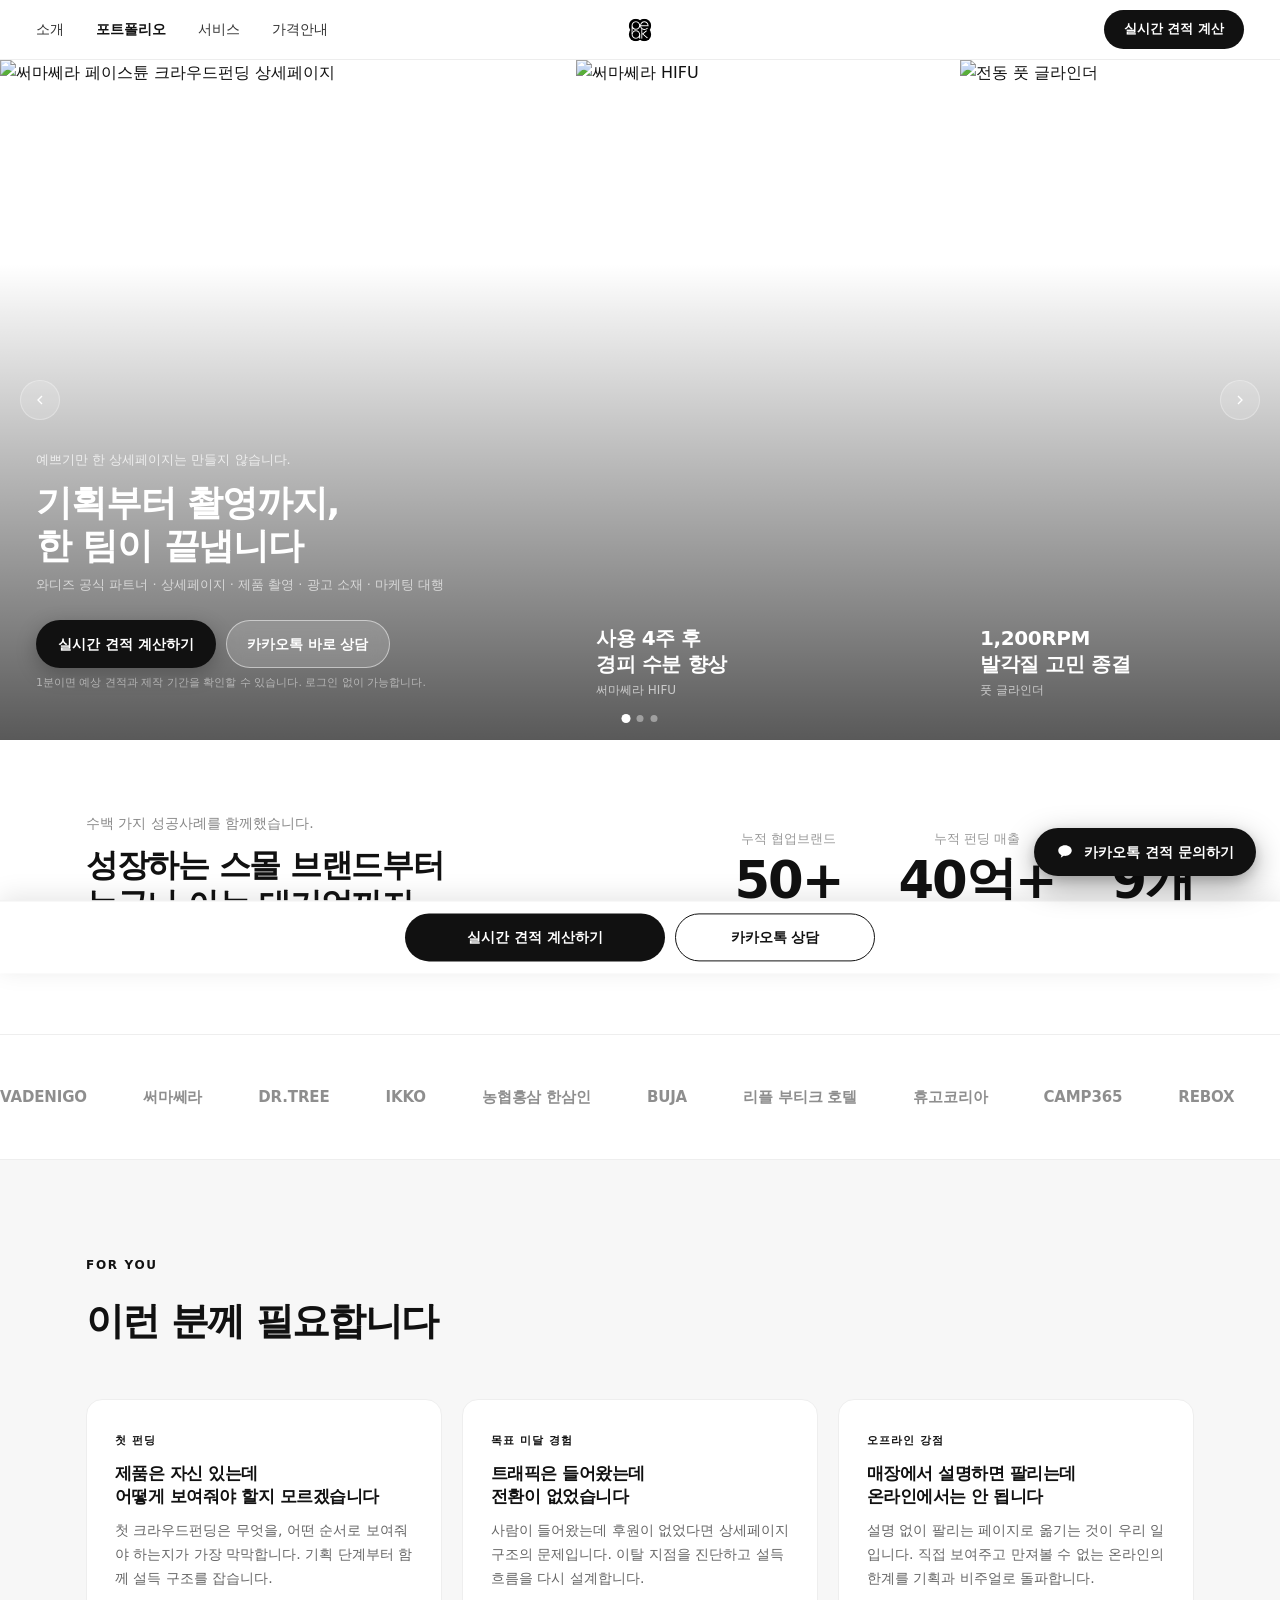
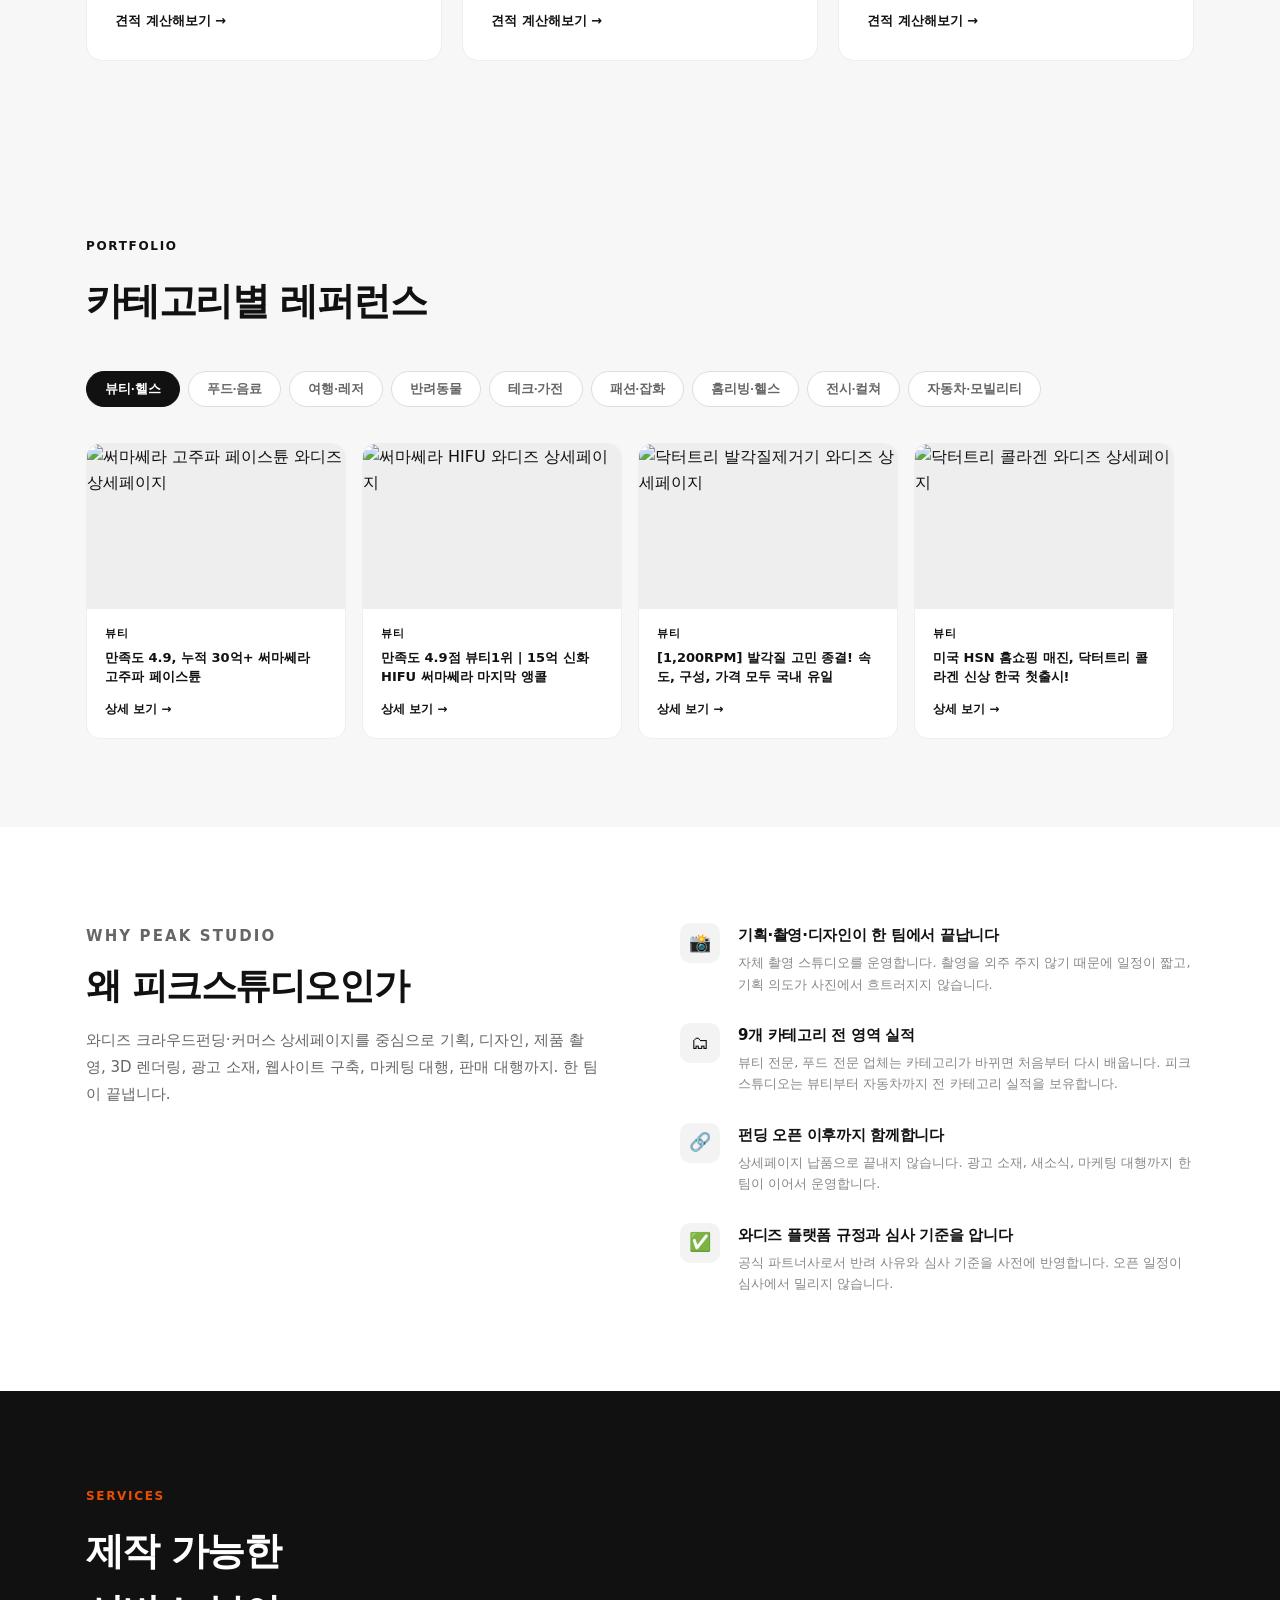
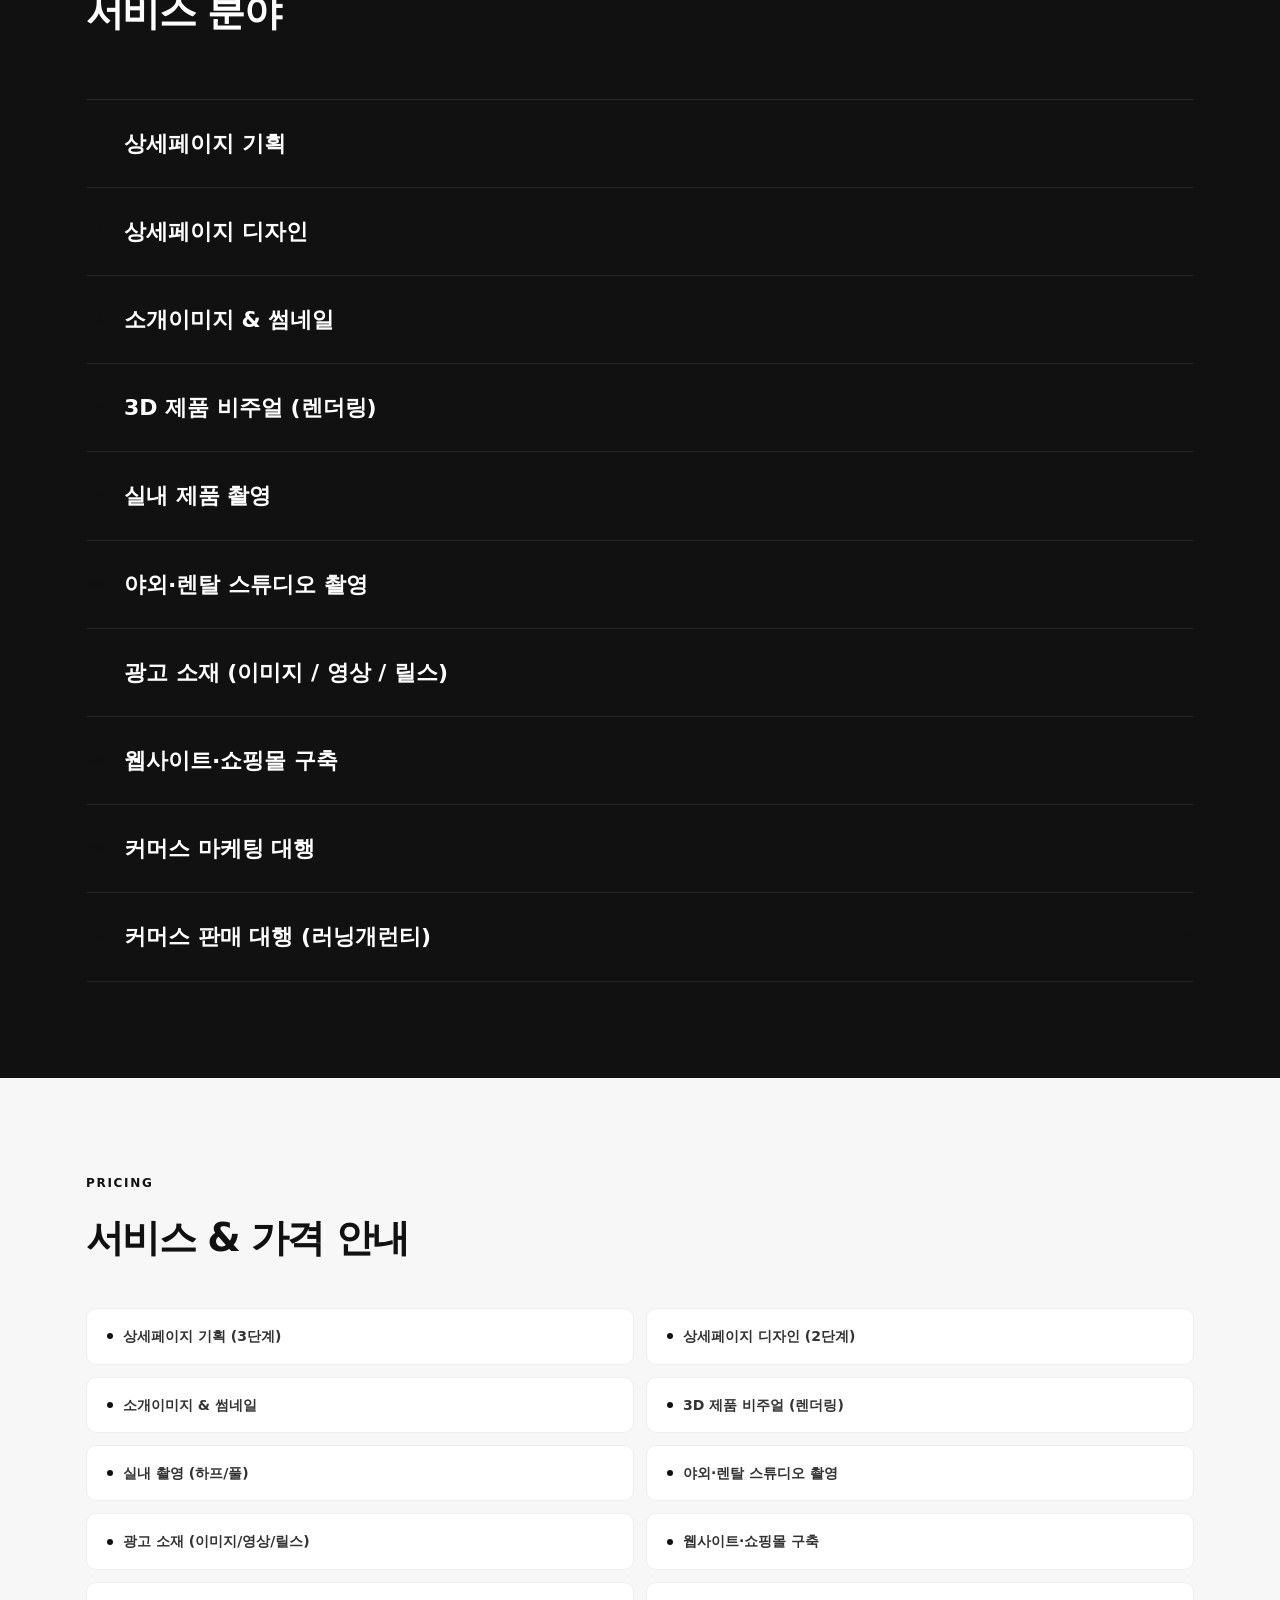
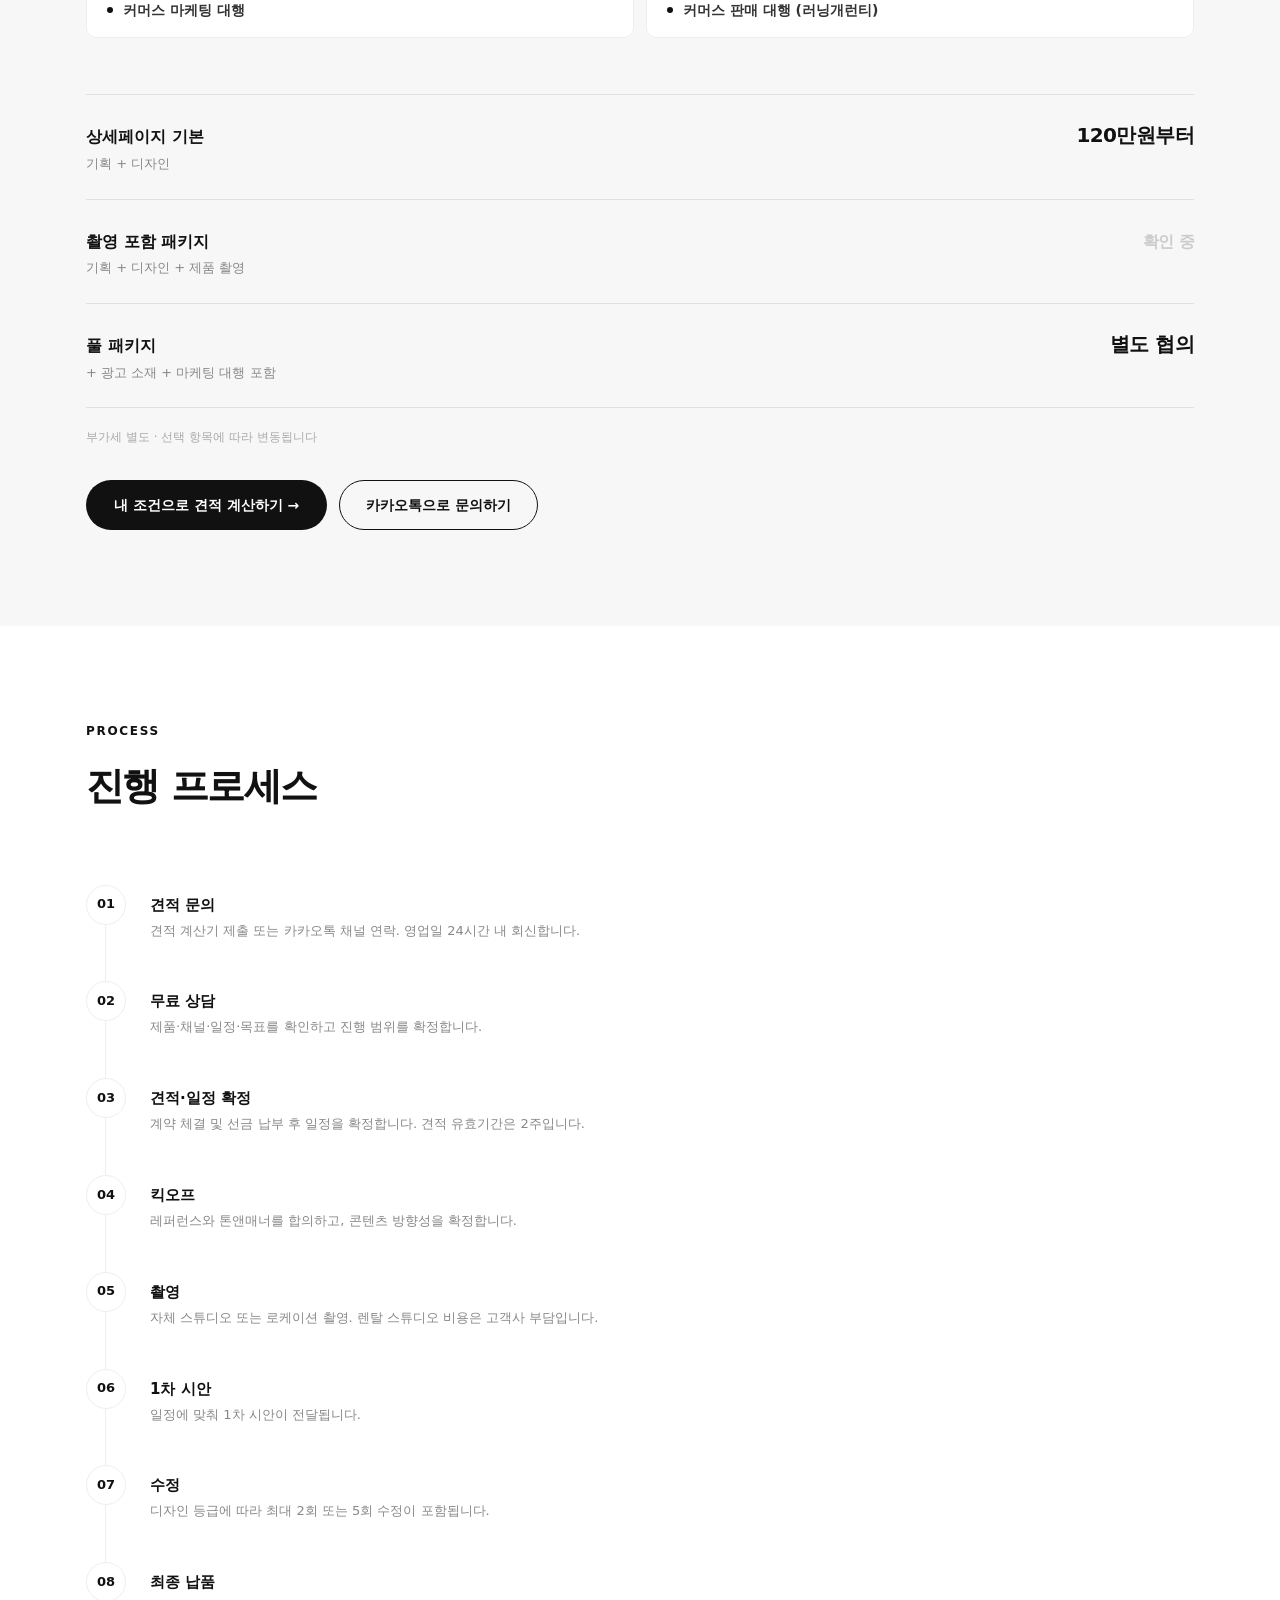
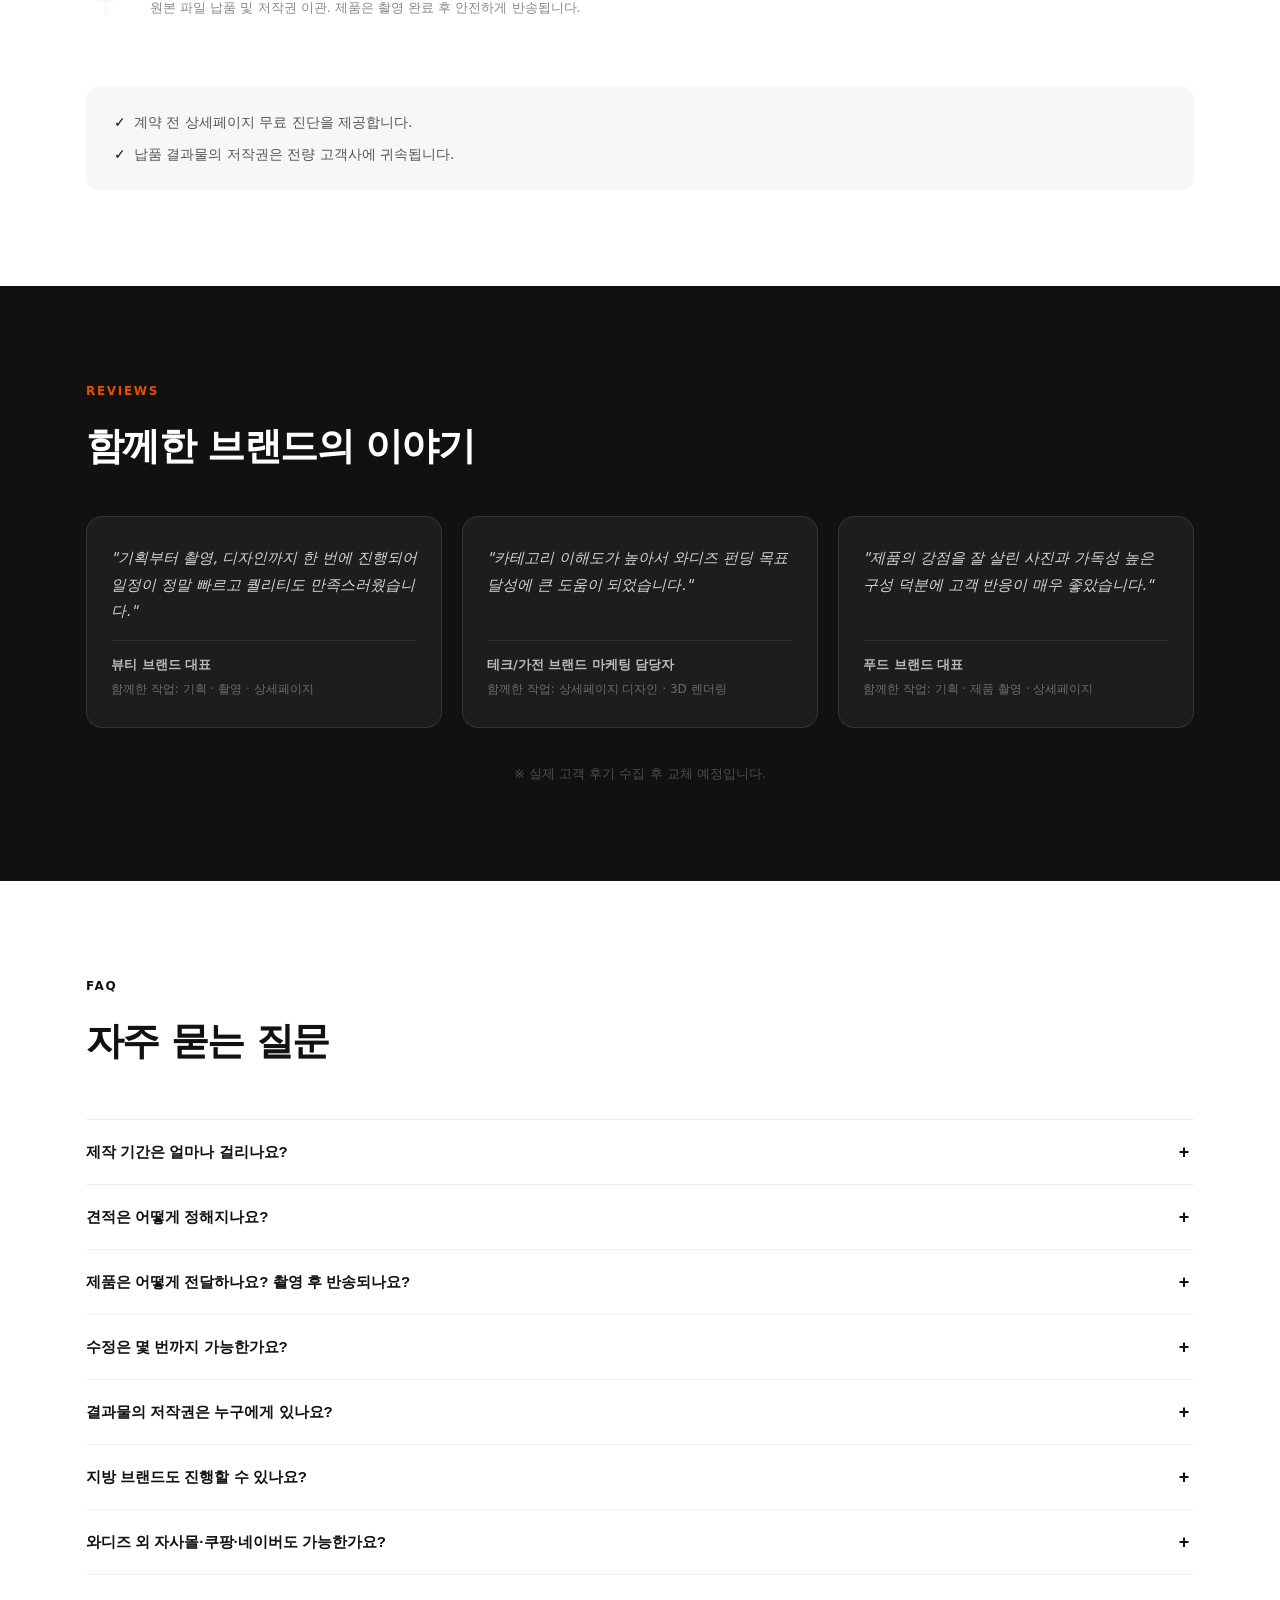
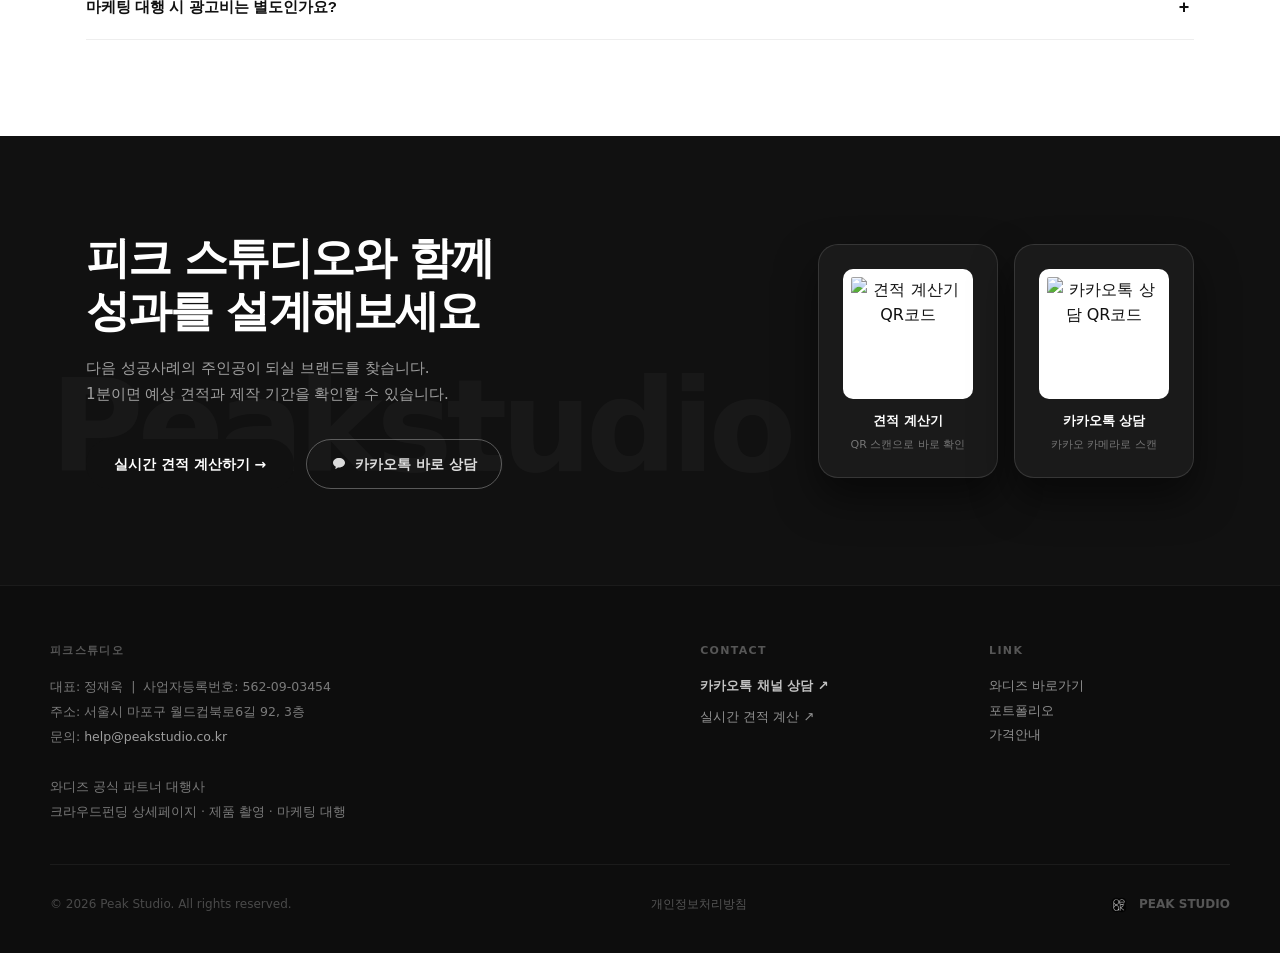
==== 피크소개.html @ 76d78961 "Remove placeholder '확인필요' text from index.html and 피크소개.html" ====
<!DOCTYPE html>
<html lang="ko">
<head>
  <meta charset="UTF-8" />
  <meta name="viewport" content="width=device-width, initial-scale=1.0" />
  <title>피크 스튜디오 | 기획부터 촬영까지, 한 팀이 끝냅니다 — 와디즈 공식 파트너</title>
  <meta name="description" content="피크 스튜디오는 와디즈 공식 파트너 대행사로 상세페이지 기획·디자인·제품 촬영·3D 렌더링·광고 소재·마케팅 대행을 원스톱으로 제공합니다. 1분 내 실시간 견적 확인 가능." />
  <meta property="og:title" content="피크 스튜디오 | 기획부터 촬영까지, 한 팀이 끝냅니다" />
  <meta property="og:description" content="와디즈 공식 파트너 · 상세페이지 · 제품 촬영 · 광고 소재 · 마케팅 대행" />
  <meta property="og:type" content="website" />
  <meta property="og:url" content="https://peakstudio.co.kr" />
  <link rel="icon" type="image/svg+xml" href="peak_logo.svg" />
  <link rel="icon" type="image/png" sizes="32x32" href="favicon-32x32.png" />
  <link rel="icon" type="image/x-icon" href="favicon.ico" />
  <link rel="apple-touch-icon" sizes="180x180" href="apple-touch-icon.png" />
  <link rel="stylesheet" as="style" crossorigin href="https://cdn.jsdelivr.net/gh/orioncactus/pretendard@v1.3.9/dist/web/static/pretendard.min.css" />

  <!-- JSON-LD 구조화 데이터 -->
  <script type="application/ld+json">
  {
    "@context": "https://schema.org",
    "@graph": [
      {
        "@type": "Organization",
        "name": "피크스튜디오",
        "url": "https://peakstudio.co.kr",
        "logo": "https://peakstudio.co.kr/peak_logo.svg",
        "description": "와디즈 공식 파트너 대행사. 크라우드펀딩 상세페이지, 제품 촬영, 광고 소재, 마케팅 대행.",
        "address": {
          "@type": "PostalAddress",
          "streetAddress": "월드컵북로6길 92, 3층",
          "addressLocality": "마포구",
          "addressRegion": "서울",
          "addressCountry": "KR"
        },
        "contactPoint": {
          "@type": "ContactPoint",
          "email": "help@peakstudio.co.kr",
          "contactType": "customer service"
        },
        "sameAs": ["http://pf.kakao.com/_ZrTbX"]
      },
      {
        "@type": "Service",
        "name": "크라우드펀딩 상세페이지 제작",
        "provider": { "@type": "Organization", "name": "피크스튜디오" },
        "description": "와디즈 크라우드펀딩 상세페이지 기획·디자인·제품 촬영·3D 렌더링·광고 소재·마케팅 대행",
        "areaServed": "KR"
      }
    ]
  }
  </script>

  <style>
    /* ── BRAND COLOR SYSTEM ──────────────────────────────── */
    :root {
      --brand-primary: #111111;
      --brand-hover: #333333;
      --brand-shadow: rgba(0, 0, 0, 0.35);
    }

    /* ── RESET & BASE ──────────────────────────────────── */
    *, *::before, *::after { box-sizing: border-box; margin: 0; padding: 0; }
    html { scroll-behavior: smooth; font-size: 16px; }
    body {
      font-family: "Pretendard Variable", Pretendard, -apple-system, BlinkMacSystemFont, system-ui, Roboto, "Helvetica Neue", "Segoe UI", "Apple SD Gothic Neo", "Noto Sans KR", "Malgun Gothic", sans-serif;
      background: #fff;
      color: #111;
      line-height: 1.6;
      overflow-x: hidden;
    }
    a { text-decoration: none; color: inherit; }
    img { display: block; max-width: 100%; }

    @media (prefers-reduced-motion: reduce) {
      *, *::before, *::after {
        animation-duration: 0.01ms !important;
        transition-duration: 0.01ms !important;
      }
      html { scroll-behavior: auto; }
    }

    /* ── HEADER ────────────────────────────────────────── */
    #site-header {
      position: fixed;
      top: 0; left: 0; right: 0;
      z-index: 999;
      height: 60px;
      background: #fff;
      border-bottom: 1px solid rgba(0,0,0,0.07);
      display: flex;
      align-items: center;
      justify-content: space-between;
      padding: 0 36px;
      transition: box-shadow .3s;
    }
    #site-header.shadow { box-shadow: 0 2px 16px rgba(0,0,0,0.08); }

    .h-logo {
      position: absolute;
      left: 50%;
      transform: translateX(-50%);
      display: flex;
      align-items: center;
      justify-content: center;
    }
    .h-logo img { width: 36px; height: 36px; object-fit: contain; }

    .h-nav {
      display: flex;
      align-items: center;
      gap: 32px;
    }
    .h-nav a {
      font-size: 14px;
      font-weight: 500;
      color: #333;
      transition: color .2s;
    }
    .h-nav a:hover, .h-nav a.active { color: #111; font-weight: 600; }

    .h-cta {
      margin-left: auto;
      background: var(--brand-primary);
      color: #fff;
      font-size: 13px;
      font-weight: 700;
      padding: 9px 20px;
      border-radius: 100px;
      display: flex;
      align-items: center;
      gap: 6px;
      white-space: nowrap;
      transition: background .2s, transform .2s;
    }
    .h-cta:hover { background: var(--brand-hover); transform: translateY(-1px); }
    .h-cta svg { width: 14px; height: 14px; fill: #fff; flex-shrink: 0; }

    /* ── FLOATING KAKAO CTA ───────────────────────────── */
    .floating-kakao-cta {
      position: fixed;
      bottom: 24px;
      right: 24px;
      z-index: 9998;
      display: flex;
      align-items: center;
      gap: 10px;
      background: var(--brand-primary);
      color: #fff;
      font-size: 14px;
      font-weight: 700;
      padding: 13px 22px;
      border-radius: 100px;
      box-shadow: 0 10px 30px var(--brand-shadow), 0 4px 12px rgba(0,0,0,0.15);
      transition: all .3s cubic-bezier(.4,0,.2,1);
      text-decoration: none;
    }
    .floating-kakao-cta:hover {
      background: var(--brand-hover);
      transform: translateY(-4px) scale(1.03);
      box-shadow: 0 14px 36px var(--brand-shadow), 0 6px 16px rgba(0,0,0,0.2);
    }
    .floating-kakao-cta svg { width: 18px; height: 18px; fill: currentColor; flex-shrink: 0; }

    /* ── STICKY BOTTOM CTA BAR ────────────────────────── */
    #sticky-cta-bar {
      position: fixed;
      bottom: 0; left: 0; right: 0;
      z-index: 9997;
      background: #fff;
      border-top: 1px solid #eee;
      box-shadow: 0 -4px 24px rgba(0,0,0,0.1);
      padding: 12px 20px;
      display: flex;
      gap: 10px;
      align-items: center;
      justify-content: center;
      transform: translateY(100%);
      transition: transform .4s cubic-bezier(.4,0,.2,1);
    }
    #sticky-cta-bar.visible { transform: translateY(0); }
    .sticky-btn-primary {
      flex: 1;
      max-width: 260px;
      background: var(--brand-primary);
      color: #fff;
      font-size: 14px;
      font-weight: 700;
      padding: 13px 20px;
      border-radius: 100px;
      text-align: center;
      white-space: nowrap;
      transition: background .2s;
      display: flex;
      align-items: center;
      justify-content: center;
      gap: 6px;
    }
    .sticky-btn-primary:hover { background: var(--brand-hover); }
    .sticky-btn-secondary {
      flex: 1;
      max-width: 200px;
      background: transparent;
      border: 1.5px solid var(--brand-primary);
      color: var(--brand-primary);
      font-size: 14px;
      font-weight: 700;
      padding: 12px 18px;
      border-radius: 100px;
      text-align: center;
      white-space: nowrap;
      transition: background .2s, color .2s;
      display: flex;
      align-items: center;
      justify-content: center;
      gap: 6px;
    }
    .sticky-btn-secondary:hover { background: var(--brand-primary); color: #fff; }

    /* ── HERO SLIDER ───────────────────────────────────── */
    #hero {
      margin-top: 60px;
      width: 100%;
      height: calc(100vh - 60px);
      min-height: 420px;
      max-height: 680px;
      position: relative;
      overflow: hidden;
    }
    .hero-slides {
      position: absolute;
      inset: 0;
      display: flex;
      transition: transform .7s cubic-bezier(.4,0,.2,1);
    }
    .hero-slide {
      min-width: 100%;
      height: 100%;
      position: relative;
      overflow: hidden;
    }
    .slide-panels {
      display: grid;
      grid-template-columns: 45% 30% 25%;
      height: 100%;
      width: 100%;
    }
    .panel { position: relative; overflow: hidden; }
    .panel-img {
      width: 100%; height: 100%;
      object-fit: cover;
      transition: transform 8s ease;
    }
    .hero-slide:hover .panel-img { transform: scale(1.04); }
    .panel-overlay {
      position: absolute;
      inset: 0;
      background: linear-gradient(180deg, rgba(0,0,0,0) 30%, rgba(0,0,0,0.65) 100%);
      pointer-events: none;
    }
    .panel-main-text {
      position: absolute;
      bottom: 48px;
      left: 36px;
      right: 16px;
      z-index: 2;
      color: #fff;
    }
    .panel-eyebrow {
      font-size: 13px;
      font-weight: 500;
      color: rgba(255,255,255,.75);
      margin-bottom: 10px;
    }
    .panel-headline {
      font-size: clamp(22px, 2.8vw, 38px);
      font-weight: 900;
      line-height: 1.2;
      letter-spacing: -0.03em;
      margin-bottom: 8px;
    }
    .panel-sub {
      font-size: 13px;
      color: rgba(255,255,255,.65);
      margin-bottom: 24px;
      font-weight: 400;
    }

    /* Hero CTA */
    .hero-cta-group {
      display: flex;
      flex-wrap: wrap;
      gap: 10px;
      align-items: center;
    }
    .hero-btn-primary {
      display: inline-flex;
      align-items: center;
      gap: 7px;
      background: var(--brand-primary);
      color: #fff;
      font-size: 14px;
      font-weight: 700;
      padding: 13px 22px;
      border-radius: 100px;
      white-space: nowrap;
      transition: background .2s, transform .2s;
      box-shadow: 0 6px 20px rgba(0,0,0,0.25);
    }
    .hero-btn-primary:hover { background: var(--brand-hover); transform: translateY(-2px); }
    .hero-btn-secondary {
      display: inline-flex;
      align-items: center;
      gap: 7px;
      background: rgba(255,255,255,0.15);
      backdrop-filter: blur(8px);
      color: #fff;
      font-size: 14px;
      font-weight: 600;
      padding: 12px 20px;
      border-radius: 100px;
      border: 1.5px solid rgba(255,255,255,0.5);
      white-space: nowrap;
      transition: background .2s, border-color .2s;
    }
    .hero-btn-secondary:hover { background: rgba(255,255,255,0.25); border-color: #fff; }
    .hero-cta-note {
      width: 100%;
      font-size: 11px;
      color: rgba(255,255,255,.5);
      margin-top: 6px;
    }
    .panel-side-text {
      position: absolute;
      bottom: 40px;
      left: 20px;
      right: 12px;
      z-index: 2;
      color: #fff;
    }
    .panel-side-label {
      font-size: clamp(14px, 1.8vw, 20px);
      font-weight: 800;
      line-height: 1.3;
      letter-spacing: -0.02em;
    }
    .panel-side-sub { font-size: 12px; color: rgba(255,255,255,.65); margin-top: 4px; }
    .hero-dots {
      position: absolute;
      bottom: 18px;
      left: 50%;
      transform: translateX(-50%);
      display: flex;
      gap: 7px;
      z-index: 10;
    }
    .dot { width: 7px; height: 7px; border-radius: 50%; background: rgba(255,255,255,.4); cursor: pointer; transition: background .2s, transform .2s; }
    .dot.active { background: #fff; transform: scale(1.3); }
    .hero-arrow {
      position: absolute;
      top: 50%;
      transform: translateY(-50%);
      z-index: 10;
      width: 40px; height: 40px;
      background: rgba(255,255,255,.15);
      border: 1px solid rgba(255,255,255,.3);
      border-radius: 50%;
      display: flex; align-items: center; justify-content: center;
      cursor: pointer;
      transition: background .2s;
    }
    .hero-arrow:hover { background: rgba(255,255,255,.3); }
    .hero-arrow svg { width: 16px; height: 16px; stroke: #fff; fill: none; stroke-width: 2; }
    .hero-arrow.prev { left: 20px; }
    .hero-arrow.next { right: 20px; }

    /* ── STATS SECTION ─────────────────────────────────── */
    #stats {
      padding: 72px 0;
      border-bottom: 1px solid #eee;
    }
    .stats-inner {
      max-width: 1180px;
      margin: 0 auto;
      padding: 0 36px;
      display: flex;
      align-items: center;
      gap: 60px;
    }
    .stats-left { flex: 1; }
    .stats-left .sub { font-size: 14px; color: #888; margin-bottom: 12px; }
    .stats-left h2 {
      font-size: clamp(22px, 2.5vw, 34px);
      font-weight: 900;
      letter-spacing: -0.04em;
      line-height: 1.2;
      color: #111;
    }
    .stats-right {
      display: flex;
      align-items: center;
      gap: 56px;
      flex-shrink: 0;
    }
    .stat-item { text-align: center; }
    .stat-label { font-size: 13px; color: #999; margin-bottom: 6px; white-space: nowrap; }
    .stat-num {
      font-size: clamp(32px, 4vw, 52px);
      font-weight: 900;
      color: #111;
      letter-spacing: -0.04em;
      line-height: 1;
    }
    .stat-num span { color: var(--brand-primary); }
    .stat-placeholder {
      font-size: clamp(18px, 2.5vw, 28px);
      font-weight: 700;
      color: #ccc;
      letter-spacing: -0.02em;
      border: 1.5px dashed #ddd;
      border-radius: 8px;
      padding: 4px 12px;
      display: inline-block;
    }
    .stats-caption {
      max-width: 1180px;
      margin: 20px auto 0;
      padding: 0 36px;
      font-size: 12px;
      color: #bbb;
    }

    /* ── LOGO MARQUEE ──────────────────────────────────── */
    #logos {
      padding: 44px 0;
      overflow: hidden;
      border-bottom: 1px solid #eee;
    }
    .marquee-track {
      display: flex;
      gap: 56px;
      width: max-content;
      animation: marquee 28s linear infinite;
    }
    .marquee-track:hover { animation-play-state: paused; }
    .logo-item {
      display: flex;
      align-items: center;
      justify-content: center;
      flex-shrink: 0;
      height: 36px;
      opacity: .55;
      transition: opacity .2s;
      filter: grayscale(1);
    }
    .logo-item:hover .logo-text { color: var(--brand-primary); }
    .logo-text {
      font-size: 15px;
      font-weight: 800;
      letter-spacing: -0.01em;
      color: #333;
      white-space: nowrap;
      transition: color .2s;
    }
    @keyframes marquee {
      0%   { transform: translateX(0); }
      100% { transform: translateX(-50%); }
    }

    /* ── 이런 분께 필요합니다 ─────────────────────────── */
    #for-whom {
      padding: 96px 0;
      background: #f7f7f7;
    }
    .for-whom-inner {
      max-width: 1180px;
      margin: 0 auto;
      padding: 0 36px;
    }
    .for-whom-cards {
      display: grid;
      grid-template-columns: repeat(3, 1fr);
      gap: 20px;
      margin-top: 48px;
    }
    .for-whom-card {
      background: #fff;
      border-radius: 16px;
      padding: 32px 28px 28px;
      border: 1px solid #eee;
      display: flex;
      flex-direction: column;
      gap: 12px;
      transition: box-shadow .3s, transform .3s;
    }
    .for-whom-card:hover {
      box-shadow: 0 12px 40px rgba(0,0,0,.08);
      transform: translateY(-4px);
    }
    .for-whom-tag {
      font-size: 11px;
      font-weight: 700;
      color: var(--brand-primary);
      letter-spacing: .1em;
      text-transform: uppercase;
    }
    .for-whom-card h3 {
      font-size: 17px;
      font-weight: 800;
      color: #111;
      letter-spacing: -0.03em;
      line-height: 1.35;
    }
    .for-whom-card p {
      font-size: 14px;
      color: #666;
      line-height: 1.7;
      flex: 1;
    }
    .for-whom-link {
      font-size: 13px;
      font-weight: 700;
      color: var(--brand-primary);
      display: inline-flex;
      align-items: center;
      gap: 4px;
      margin-top: 8px;
      transition: gap .2s;
    }
    .for-whom-card:hover .for-whom-link { gap: 8px; }

    /* ── SECTION COMMON ────────────────────────────────── */
    .section-wrap {
      max-width: 1180px;
      margin: 0 auto;
      padding: 0 36px;
    }
    .section-eyebrow {
      font-size: 12px;
      font-weight: 700;
      color: var(--brand-primary);
      letter-spacing: .14em;
      text-transform: uppercase;
      margin-bottom: 14px;
    }
    .section-title {
      font-size: clamp(22px, 3vw, 40px);
      font-weight: 900;
      letter-spacing: -0.04em;
      color: #111;
      margin-bottom: 40px;
    }

    /* ── PORTFOLIO SECTION ─────────────────────────────── */
    #portfolio {
      background: #f7f7f7;
      padding: 80px 0;
    }
    .cat-tabs {
      display: flex;
      gap: 8px;
      flex-wrap: wrap;
      margin-bottom: 36px;
    }
    .cat-btn {
      padding: 8px 18px;
      border-radius: 100px;
      font-size: 13px;
      font-weight: 600;
      border: 1.5px solid #ddd;
      color: #666;
      background: #fff;
      cursor: pointer;
      transition: all .2s;
      white-space: nowrap;
    }
    .cat-btn:hover { border-color: var(--brand-primary); color: var(--brand-primary); }
    .cat-btn.active {
      background: var(--brand-primary);
      border-color: var(--brand-primary);
      color: #fff;
    }
    .cards-scroll {
      overflow-x: auto;
      scrollbar-width: none;
      -ms-overflow-style: none;
      margin: 0 -36px;
      padding: 0 36px 8px;
    }
    .cards-scroll::-webkit-scrollbar { display: none; }
    .cards-track { display: flex; gap: 16px; width: max-content; }
    .proj-card {
      width: 260px;
      background: #fff;
      border-radius: 14px;
      overflow: hidden;
      flex-shrink: 0;
      border: 1px solid #eee;
      transition: transform .3s, box-shadow .3s;
      cursor: pointer;
    }
    .proj-card:hover {
      transform: translateY(-6px);
      box-shadow: 0 16px 40px rgba(0,0,0,.1);
    }
    .proj-card-img {
      width: 100%; height: 165px;
      object-fit: cover;
      background: #eee;
    }
    .proj-card-body { padding: 16px 18px 18px; }
    .proj-card-cat {
      font-size: 11px;
      font-weight: 700;
      color: var(--brand-primary);
      letter-spacing: .07em;
      text-transform: uppercase;
      margin-bottom: 6px;
    }
    .proj-card-title {
      font-size: 13px;
      font-weight: 700;
      color: #111;
      line-height: 1.45;
      margin-bottom: 8px;
      display: -webkit-box;
      -webkit-line-clamp: 2;
      -webkit-box-orient: vertical;
      overflow: hidden;
    }
    .proj-card-scope {
      font-size: 11px;
      color: #999;
      margin-bottom: 8px;
      line-height: 1.5;
    }
    .proj-card-link {
      font-size: 12px;
      font-weight: 600;
      color: var(--brand-primary);
      display: inline-flex;
      align-items: center;
      gap: 4px;
      transition: gap .2s;
    }
    .proj-card:hover .proj-card-link { gap: 8px; }
    .cat-panel { display: none; }
    .cat-panel.active { display: block; }

    /* ── PORTFOLIO MODAL ───────────────────────────────── */
    #portfolio-modal {
      position: fixed;
      inset: 0;
      z-index: 10000;
      background: rgba(0,0,0,0.75);
      display: flex;
      align-items: center;
      justify-content: center;
      padding: 20px;
      opacity: 0;
      pointer-events: none;
      transition: opacity .3s;
    }
    #portfolio-modal.open {
      opacity: 1;
      pointer-events: all;
    }
    .modal-inner {
      background: #fff;
      border-radius: 20px;
      width: 100%;
      max-width: 520px;
      max-height: 90vh;
      overflow: hidden;
      display: flex;
      flex-direction: column;
      transform: translateY(20px);
      transition: transform .3s;
    }
    #portfolio-modal.open .modal-inner { transform: translateY(0); }
    .modal-header {
      padding: 20px 24px 0;
      display: flex;
      justify-content: space-between;
      align-items: flex-start;
      flex-shrink: 0;
    }
    .modal-project-info { flex: 1; }
    .modal-project-cat {
      font-size: 11px;
      font-weight: 700;
      color: var(--brand-primary);
      letter-spacing: .1em;
      text-transform: uppercase;
      margin-bottom: 4px;
    }
    .modal-project-title {
      font-size: 16px;
      font-weight: 800;
      color: #111;
      letter-spacing: -0.03em;
      line-height: 1.35;
      margin-bottom: 8px;
    }
    .modal-project-scope {
      font-size: 12px;
      color: #888;
      line-height: 1.5;
    }
    .modal-close {
      width: 32px; height: 32px;
      background: #f3f3f3;
      border: none;
      border-radius: 50%;
      cursor: pointer;
      display: flex; align-items: center; justify-content: center;
      flex-shrink: 0;
      margin-left: 16px;
      font-size: 16px;
      transition: background .2s;
    }
    .modal-close:hover { background: #e8e8e8; }
    .modal-phone-frame {
      margin: 16px 24px;
      background: #111;
      border-radius: 28px;
      overflow: hidden;
      position: relative;
      flex: 1;
      min-height: 0;
    }
    .modal-phone-notch {
      position: absolute;
      top: 10px; left: 50%;
      transform: translateX(-50%);
      width: 60px; height: 6px;
      background: #333;
      border-radius: 3px;
      z-index: 2;
    }
    .modal-scroll-area {
      overflow-y: auto;
      height: 100%;
      scrollbar-width: thin;
      scrollbar-color: #333 transparent;
    }
    .modal-scroll-area::-webkit-scrollbar { width: 4px; }
    .modal-scroll-area::-webkit-scrollbar-track { background: transparent; }
    .modal-scroll-area::-webkit-scrollbar-thumb { background: #444; border-radius: 2px; }
    .modal-main-img {
      width: 100%;
      display: block;
      padding-top: 24px;
    }
    .modal-footer {
      padding: 16px 24px 20px;
      border-top: 1px solid #eee;
      display: flex;
      align-items: center;
      justify-content: space-between;
      flex-shrink: 0;
    }
    .modal-results {
      font-size: 12px;
      color: #888;
    }
    .modal-wadiz-link {
      font-size: 13px;
      font-weight: 700;
      color: var(--brand-primary);
      display: inline-flex;
      align-items: center;
      gap: 4px;
    }

    /* ── ABOUT / 왜 피크스튜디오인가 ─────────────────── */
    #about {
      padding: 96px 0;
      background: #fff;
    }
    .about-grid {
      max-width: 1180px;
      margin: 0 auto;
      padding: 0 36px;
      display: grid;
      grid-template-columns: 1fr 1fr;
      gap: 80px;
      align-items: start;
    }
    .about-left h2 {
      font-size: clamp(22px, 2.8vw, 38px);
      font-weight: 900;
      letter-spacing: -0.04em;
      line-height: 1.2;
      margin-bottom: 20px;
    }
    .about-left p {
      font-size: 15px;
      color: #666;
      line-height: 1.8;
    }
    .about-note {
      margin-top: 16px;
      font-size: 12px;
      color: #bbb;
      font-style: italic;
    }
    .about-right {
      display: flex;
      flex-direction: column;
      gap: 28px;
    }
    .about-item { display: flex; gap: 18px; }
    .about-icon {
      width: 40px; height: 40px;
      border-radius: 10px;
      background: #f3f3f3;
      display: flex; align-items: center; justify-content: center;
      flex-shrink: 0;
      font-size: 18px;
    }
    .about-item h3 {
      font-size: 15px;
      font-weight: 700;
      margin-bottom: 5px;
      letter-spacing: -0.02em;
    }
    .about-item p {
      font-size: 13px;
      color: #888;
      line-height: 1.65;
    }
    .about-confirm {
      font-size: 11px;
      color: #ccc;
      margin-top: 4px;
    }

    /* ── SERVICES SECTION ──────────────────────────────── */
    #services {
      background: #111;
      padding: 96px 0;
    }
    .services-wrap {
      max-width: 1180px;
      margin: 0 auto;
      padding: 0 36px;
    }
    .services-wrap .section-eyebrow { color: rgba(255,85,0,.9); }
    .services-wrap .section-title { color: #fff; }
    .svc-list { border-top: 1px solid rgba(255,255,255,.1); }
    .svc-item {
      display: flex;
      align-items: center;
      justify-content: space-between;
      padding: 26px 0;
      border-bottom: 1px solid rgba(255,255,255,.08);
      cursor: pointer;
      transition: opacity .2s;
    }
    .svc-item:hover { opacity: .7; }
    .svc-left { display: flex; align-items: center; gap: 20px; }
    .svc-num {
      font-size: 12px;
      font-weight: 700;
      color: var(--brand-primary);
      letter-spacing: .05em;
    }
    .svc-name {
      font-size: clamp(15px, 1.8vw, 22px);
      font-weight: 700;
      color: #fff;
    }
    .svc-arrow { color: var(--brand-primary); font-size: 18px; transition: transform .2s; }
    .svc-item:hover .svc-arrow { transform: translate(4px,-4px); }

    /* ── PRICING SECTION ───────────────────────────────── */
    #pricing {
      padding: 96px 0;
      background: #f7f7f7;
    }
    .pricing-grid {
      display: grid;
      grid-template-columns: repeat(2, 1fr);
      gap: 12px;
      margin-bottom: 56px;
    }
    .pricing-svc-tag {
      background: #fff;
      border: 1px solid #eee;
      border-radius: 10px;
      padding: 16px 20px;
      font-size: 14px;
      font-weight: 600;
      color: #333;
      display: flex;
      align-items: center;
      gap: 10px;
    }
    .pricing-svc-tag::before {
      content: '';
      width: 6px; height: 6px;
      border-radius: 50%;
      background: var(--brand-primary);
      flex-shrink: 0;
    }
    .pricing-tiers {
      border-top: 1px solid #e0e0e0;
    }
    .pricing-tier {
      display: flex;
      align-items: baseline;
      justify-content: space-between;
      padding: 24px 0;
      border-bottom: 1px solid #e0e0e0;
      gap: 20px;
    }
    .pricing-tier-left { flex: 1; }
    .pricing-tier-name {
      font-size: 16px;
      font-weight: 700;
      color: #111;
      margin-bottom: 4px;
    }
    .pricing-tier-desc {
      font-size: 13px;
      color: #888;
    }
    .pricing-tier-price {
      font-size: 20px;
      font-weight: 900;
      color: #111;
      letter-spacing: -0.03em;
      white-space: nowrap;
      flex-shrink: 0;
    }
    .pricing-tier-price span { color: var(--brand-primary); }
    .pricing-note {
      font-size: 12px;
      color: #aaa;
      margin-top: 20px;
      margin-bottom: 32px;
    }
    .pricing-cta-row {
      display: flex;
      gap: 12px;
      align-items: center;
      flex-wrap: wrap;
    }
    .btn-orange {
      display: inline-flex;
      align-items: center;
      gap: 8px;
      background: var(--brand-primary);
      color: #fff;
      font-size: 14px;
      font-weight: 700;
      padding: 14px 28px;
      border-radius: 100px;
      transition: background .2s, transform .2s;
    }
    .btn-orange:hover { background: var(--brand-hover); transform: translateY(-2px); }
    .btn-ghost {
      display: inline-flex;
      align-items: center;
      gap: 8px;
      background: transparent;
      border: 1.5px solid var(--brand-primary);
      color: var(--brand-primary);
      font-size: 14px;
      font-weight: 700;
      padding: 13px 26px;
      border-radius: 100px;
      transition: background .2s, color .2s;
    }
    .btn-ghost:hover { background: var(--brand-primary); color: #fff; }

    /* ── PROCESS SECTION ───────────────────────────────── */
    #process {
      padding: 96px 0;
      background: #fff;
    }
    .process-steps {
      display: flex;
      flex-direction: column;
      gap: 0;
      margin-top: 48px;
      position: relative;
    }
    .process-steps::before {
      content: '';
      position: absolute;
      left: 19px;
      top: 24px;
      bottom: 24px;
      width: 1px;
      background: #eee;
    }
    .process-step {
      display: flex;
      gap: 24px;
      align-items: flex-start;
      padding: 20px 0;
    }
    .step-num {
      width: 40px; height: 40px;
      border-radius: 50%;
      background: #f3f3f3;
      border: 1px solid #eee;
      display: flex; align-items: center; justify-content: center;
      font-size: 13px;
      font-weight: 700;
      color: var(--brand-primary);
      flex-shrink: 0;
      position: relative;
      z-index: 1;
      background: #fff;
    }
    .step-body { padding-top: 8px; }
    .step-title { font-size: 15px; font-weight: 700; color: #111; margin-bottom: 4px; }
    .step-desc { font-size: 13px; color: #888; line-height: 1.6; }
    .process-assurance {
      margin-top: 48px;
      padding: 24px 28px;
      background: #f7f7f7;
      border-radius: 12px;
      display: flex;
      flex-direction: column;
      gap: 10px;
    }
    .assurance-item {
      font-size: 14px;
      color: #555;
      display: flex;
      align-items: flex-start;
      gap: 8px;
    }
    .assurance-item::before {
      content: '✓';
      color: var(--brand-primary);
      font-weight: 700;
      flex-shrink: 0;
    }
    .assurance-confirm { font-size: 11px; color: #ccc; margin-left: 4px; }

    /* ── TESTIMONIALS ──────────────────────────────────── */
    #testimonials {
      padding: 96px 0;
      background: #111;
    }
    .testimonials-wrap {
      max-width: 1180px;
      margin: 0 auto;
      padding: 0 36px;
    }
    .testimonials-wrap .section-eyebrow { color: rgba(255,85,0,.9); }
    .testimonials-wrap .section-title { color: #fff; }
    .testimonials-grid {
      display: grid;
      grid-template-columns: repeat(3, 1fr);
      gap: 20px;
    }
    .testimonial-card {
      background: rgba(255,255,255,0.05);
      border: 1px solid rgba(255,255,255,0.1);
      border-radius: 16px;
      padding: 28px 24px;
      display: flex;
      flex-direction: column;
      gap: 16px;
    }
    .testimonial-quote {
      font-size: 15px;
      color: rgba(255,255,255,0.8);
      line-height: 1.75;
      font-style: italic;
      flex: 1;
    }
    .testimonial-quote em {
      font-style: normal;
      color: rgba(255,85,0,0.9);
      font-weight: 700;
    }
    .testimonial-meta {
      border-top: 1px solid rgba(255,255,255,0.08);
      padding-top: 14px;
    }
    .testimonial-name {
      font-size: 13px;
      font-weight: 700;
      color: rgba(255,255,255,0.7);
      margin-bottom: 4px;
    }
    .testimonial-scope {
      font-size: 12px;
      color: rgba(255,255,255,0.35);
    }
    .testimonial-placeholder-note {
      text-align: center;
      margin-top: 36px;
      font-size: 13px;
      color: rgba(255,255,255,0.25);
    }

    /* ── FAQ SECTION ───────────────────────────────────── */
    #faq {
      padding: 96px 0;
      background: #fff;
    }
    .faq-list {
      margin-top: 48px;
      border-top: 1px solid #eee;
    }
    .faq-item {
      border-bottom: 1px solid #eee;
    }
    .faq-q {
      width: 100%;
      background: none;
      border: none;
      padding: 22px 0;
      display: flex;
      align-items: center;
      justify-content: space-between;
      text-align: left;
      cursor: pointer;
      font-size: 15px;
      font-weight: 600;
      color: #111;
      gap: 16px;
      transition: color .2s;
    }
    .faq-q:hover { color: var(--brand-primary); }
    .faq-q.open { color: var(--brand-primary); }
    .faq-icon {
      width: 20px; height: 20px;
      flex-shrink: 0;
      display: flex; align-items: center; justify-content: center;
      font-size: 18px;
      color: var(--brand-primary);
      transition: transform .3s;
    }
    .faq-q.open .faq-icon { transform: rotate(45deg); }
    .faq-a {
      display: none;
      padding: 0 0 22px;
      font-size: 14px;
      color: #666;
      line-height: 1.8;
    }
    .faq-a.open { display: block; }

    /* ── CTA SECTION ───────────────────────────────────── */
    #cta {
      background: #111;
      padding: 96px 0;
      position: relative;
      overflow: hidden;
    }
    .cta-wrap {
      max-width: 1180px;
      margin: 0 auto;
      padding: 0 36px;
      position: relative;
      display: flex;
      align-items: center;
      justify-content: space-between;
      gap: 48px;
    }
    .cta-content {
      max-width: 580px;
      position: relative;
      z-index: 2;
    }
    .cta-watermark {
      position: absolute;
      left: 0; bottom: -40px;
      font-size: clamp(60px, 10vw, 140px);
      font-weight: 900;
      color: rgba(255,255,255,.03);
      letter-spacing: -0.05em;
      pointer-events: none;
      user-select: none;
      white-space: nowrap;
    }
    .cta-content h2 {
      font-size: clamp(24px, 3.5vw, 44px);
      font-weight: 900;
      color: #fff;
      letter-spacing: -0.04em;
      line-height: 1.2;
      margin-bottom: 18px;
    }
    .cta-content p {
      font-size: 15px;
      color: rgba(255,255,255,.6);
      margin-bottom: 32px;
      line-height: 1.7;
    }
    .cta-btn-group {
      display: flex;
      gap: 12px;
      flex-wrap: wrap;
    }
    .btn-orange-outline {
      display: inline-flex;
      align-items: center;
      gap: 8px;
      background: transparent;
      border: 1.5px solid rgba(255,255,255,0.3);
      color: rgba(255,255,255,0.85);
      font-size: 14px;
      font-weight: 600;
      padding: 13px 24px;
      border-radius: 100px;
      transition: border-color .2s, color .2s;
    }
    .btn-orange-outline:hover { border-color: #fff; color: #fff; }
    .cta-qr-group {
      position: relative;
      z-index: 2;
      display: flex;
      gap: 16px;
      flex-shrink: 0;
    }
    .cta-qr-card {
      background: #1a1a1a;
      border: 1px solid rgba(255,255,255,0.12);
      border-radius: 20px;
      padding: 24px;
      display: flex;
      flex-direction: column;
      align-items: center;
      text-align: center;
      box-shadow: 0 20px 40px rgba(0,0,0,0.5);
      transition: transform .3s, border-color .3s;
    }
    .cta-qr-card:hover {
      transform: translateY(-4px);
      border-color: var(--brand-primary);
    }
    .cta-qr-img {
      width: 130px; height: 130px;
      border-radius: 10px;
      background: #fff;
      padding: 8px;
      margin-bottom: 12px;
    }
    .cta-qr-label { font-size: 13px; font-weight: 700; color: #fff; margin-bottom: 4px; }
    .cta-qr-sub { font-size: 11px; color: rgba(255,255,255,0.4); }

    /* ── FOOTER ────────────────────────────────────────── */
    #footer {
      background: #0d0d0d;
      border-top: 1px solid rgba(255,255,255,.06);
      padding: 56px 36px 36px;
    }
    .footer-inner { max-width: 1180px; margin: 0 auto; }
    .footer-top {
      display: grid;
      grid-template-columns: 2.5fr 1fr 1fr;
      gap: 48px;
      margin-bottom: 40px;
    }
    .footer-col-label {
      font-size: 11px;
      font-weight: 700;
      letter-spacing: .12em;
      text-transform: uppercase;
      color: rgba(255,255,255,.3);
      margin-bottom: 14px;
    }
    .footer-col-text {
      font-size: 13px;
      color: rgba(255,255,255,.5);
      line-height: 1.9;
    }
    .footer-biz-info {
      font-size: 12.5px;
      color: rgba(255,255,255,.45);
      line-height: 2;
    }
    .footer-biz-info a { color: rgba(255,255,255,.6); transition: color .2s; }
    .footer-biz-info a:hover { color: #fff; }
    .footer-bottom {
      padding-top: 28px;
      border-top: 1px solid rgba(255,255,255,.06);
      display: flex;
      align-items: center;
      justify-content: space-between;
      flex-wrap: wrap;
      gap: 12px;
    }
    .footer-copy { font-size: 12px; color: rgba(255,255,255,.25); }
    .footer-links { display: flex; gap: 16px; }
    .footer-links a { font-size: 12px; color: rgba(255,255,255,.3); transition: color .2s; }
    .footer-links a:hover { color: rgba(255,255,255,.7); }
    .footer-logo { display: flex; align-items: center; gap: 8px; }
    .footer-logo img { width: 24px; height: 24px; object-fit: contain; opacity: .7; }
    .footer-logo span { font-size: 12px; font-weight: 700; color: rgba(255,255,255,.3); }

    /* ── ANIMATIONS & UTILS ────────────────────────────── */
    .reveal {
      opacity: 0;
      transform: translateY(28px);
      transition: opacity .7s ease, transform .7s ease;
    }
    .reveal.on { opacity: 1; transform: none; }

    /* ── MEDIA QUERIES ─────────────────────────────────── */
    @media (max-width: 1024px) {
      .for-whom-cards { grid-template-columns: 1fr; }
      .testimonials-grid { grid-template-columns: 1fr; }
      .pricing-grid { grid-template-columns: 1fr; }
    }
    @media (max-width: 900px) {
      #site-header { padding: 0 20px; }
      .h-nav { gap: 18px; }
      .stats-inner { flex-direction: column; gap: 36px; }
      .stats-right { gap: 32px; }
      .slide-panels { grid-template-columns: 100%; }
      .panel:not(:first-child) { display: none; }
      .about-grid { grid-template-columns: 1fr; gap: 40px; }
      .footer-top { grid-template-columns: 1fr; gap: 28px; }
      .cta-wrap { flex-direction: column; align-items: flex-start; gap: 36px; }
      .cta-qr-group { flex-direction: row; }
      .for-whom-cards { grid-template-columns: 1fr; }
    }
    @media (max-width: 768px) {
      #site-header { padding: 0 16px; height: 56px; }
      #hero { margin-top: 56px; height: 58vh; min-height: 340px; max-height: 480px; }
      .panel-img { object-fit: cover; object-position: center 35%; }
      .panel-main-text { bottom: 20px; left: 20px; right: 20px; }
      .panel-eyebrow { font-size: 11px; }
      .panel-headline { font-size: 20px; line-height: 1.35; }
      .hero-cta-group { gap: 8px; }
      .hero-btn-primary, .hero-btn-secondary { font-size: 13px; padding: 10px 16px; }
      .hero-arrow { width: 36px; height: 36px; }
      .h-logo { position: relative; left: 0; transform: none; }
      .h-logo img { width: 32px; height: 32px; }
      .h-nav { margin-left: auto; gap: 16px; }
      .h-nav a { font-size: 13px; }
      .h-cta { display: none; }
      .floating-kakao-cta { display: none; }
      #sticky-cta-bar { padding: 10px 16px; }
      .sticky-btn-primary, .sticky-btn-secondary { font-size: 13px; }
      .testimonials-grid { grid-template-columns: 1fr; }
      .cta-qr-group { display: none; }
    }
    @media (max-width: 600px) {
      #hero { height: 52vh; min-height: 320px; }
      .panel-headline { font-size: 18px; }
      .stats-right { flex-wrap: wrap; gap: 24px; }
      .section-wrap, .featured-inner, .services-wrap, .cta-wrap, .testimonials-wrap { padding: 0 20px; }
      #stats .stats-inner { padding: 0 20px; }
      .for-whom-cards { grid-template-columns: 1fr; }
    }
  </style>
</head>
<body>

  <!-- ═══ HEADER ═══════════════════════════════════════ -->
  <header id="site-header">
    <a href="#" class="h-logo" aria-label="피크 스튜디오 홈">
      <img src="peak_logo.svg" alt="피크 스튜디오" />
    </a>
    <nav class="h-nav" aria-label="주요 메뉴">
      <a href="#about">소개</a>
      <a href="#portfolio" class="active">포트폴리오</a>
      <a href="#services">서비스</a>
      <a href="#pricing">가격안내</a>
    </nav>
    <a href="https://estimate.peakstudio.co.kr" target="_blank" rel="noopener noreferrer" class="h-cta" id="header-cta">
      실시간 견적 계산
    </a>
  </header>

  <!-- ═══ HERO SLIDER ═══════════════════════════════════ -->
  <section id="hero" aria-label="메인 슬라이드">
    <div class="hero-slides" id="heroSlides">

      <!-- Slide 1 -->
      <div class="hero-slide">
        <div class="slide-panels">
          <div class="panel">
            <img class="panel-img"
              src="https://cdn3.wadiz.kr/studio/images/2025/09/16/19c395f5-56b4-4f15-a2b2-d7dcc760b7f5.jpeg"
              alt="써마쎄라 페이스튠 크라우드펀딩 상세페이지" />
            <div class="panel-overlay"></div>
            <div class="panel-main-text">
              <p class="panel-eyebrow">예쁘기만 한 상세페이지는 만들지 않습니다.</p>
              <h1 class="panel-headline">기획부터 촬영까지,<br/>한 팀이 끝냅니다</h1>
              <p class="panel-sub">와디즈 공식 파트너 · 상세페이지 · 제품 촬영 · 광고 소재 · 마케팅 대행</p>
              <div class="hero-cta-group">
                <a href="https://estimate.peakstudio.co.kr" target="_blank" rel="noopener noreferrer"
                   class="hero-btn-primary" id="hero-cta-estimate">
                  실시간 견적 계산하기
                </a>
                <a href="http://pf.kakao.com/_ZrTbX/chat" target="_blank" rel="noopener noreferrer"
                   class="hero-btn-secondary" id="hero-cta-kakao">
                  카카오톡 바로 상담
                </a>
              </div>
              <p class="hero-cta-note">1분이면 예상 견적과 제작 기간을 확인할 수 있습니다. 로그인 없이 가능합니다.</p>
            </div>
          </div>
          <div class="panel">
            <img class="panel-img"
              src="https://cdn3.wadiz.kr/studio/images/2025/01/20/de0f5bc5-97bb-470a-b9fe-c456ee802905.jpeg"
              alt="써마쎄라 HIFU" />
            <div class="panel-overlay"></div>
            <div class="panel-side-text">
              <p class="panel-side-label">사용 4주 후<br/>경피 수분 향상</p>
              <p class="panel-side-sub">써마쎄라 HIFU</p>
            </div>
          </div>
          <div class="panel">
            <img class="panel-img"
              src="https://cdn3.wadiz.kr/studio/images/2025/09/25/47eb2e40-8504-4648-a943-2838cfd501cf.jpeg"
              alt="전동 풋 글라인더" />
            <div class="panel-overlay"></div>
            <div class="panel-side-text">
              <p class="panel-side-label">1,200RPM<br/>발각질 고민 종결</p>
              <p class="panel-side-sub">풋 글라인더</p>
            </div>
          </div>
        </div>
      </div>

      <!-- Slide 2 -->
      <div class="hero-slide">
        <div class="slide-panels">
          <div class="panel">
            <img class="panel-img"
              src="https://cdn3.wadiz.kr/studio/images/2025/08/25/c0a444f6-48ac-483c-a4c2-28e656d6e4ab.jpeg"
              alt="천작환" />
            <div class="panel-overlay"></div>
            <div class="panel-main-text">
              <p class="panel-eyebrow">와디즈 공식 파트너사</p>
              <h2 class="panel-headline">9개 카테고리,<br/>전 영역 실적 보유</h2>
              <p class="panel-sub">뷰티·푸드·테크·패션·홈리빙·여행·반려동물·전시·자동차</p>
              <div class="hero-cta-group">
                <a href="https://estimate.peakstudio.co.kr" target="_blank" rel="noopener noreferrer" class="hero-btn-primary">실시간 견적 계산하기</a>
                <a href="http://pf.kakao.com/_ZrTbX/chat" target="_blank" rel="noopener noreferrer" class="hero-btn-secondary">카카오톡 바로 상담</a>
              </div>
            </div>
          </div>
          <div class="panel">
            <img class="panel-img"
              src="https://cdn3.wadiz.kr/studio/images/2025/09/09/240098f2-e2b0-4a32-964a-21ce7e678bf7.jpeg"
              alt="갈비찜" />
            <div class="panel-overlay"></div>
            <div class="panel-side-text">
              <p class="panel-side-label">홈쇼핑 1등<br/>6분이면 완성</p>
              <p class="panel-side-sub">뼈 없는 갈비찜</p>
            </div>
          </div>
          <div class="panel">
            <img class="panel-img"
              src="https://cdn3.wadiz.kr/studio/images/2026/01/22/31f71a99-9334-4afa-86f6-2d764a98743e.jpeg"
              alt="닥터트리 콜라겐" />
            <div class="panel-overlay"></div>
            <div class="panel-side-text">
              <p class="panel-side-label">미국 HSN<br/>홈쇼핑 매진</p>
              <p class="panel-side-sub">닥터트리 콜라겐</p>
            </div>
          </div>
        </div>
      </div>

      <!-- Slide 3 -->
      <div class="hero-slide">
        <div class="slide-panels">
          <div class="panel">
            <img class="panel-img"
              src="https://cdn3.wadiz.kr/studio/images/2025/08/28/e4afd37b-e696-4187-83dc-f6a51b7c73c8.jpeg"
              alt="TEMPUR 인솔" />
            <div class="panel-overlay"></div>
            <div class="panel-main-text">
              <p class="panel-eyebrow">자체 촬영 스튜디오 운영</p>
              <h2 class="panel-headline">촬영까지 한 팀이.<br/>일정도, 톤도 흐트러지지 않습니다</h2>
              <p class="panel-sub">기획 의도가 사진에서 그대로 살아납니다</p>
              <div class="hero-cta-group">
                <a href="https://estimate.peakstudio.co.kr" target="_blank" rel="noopener noreferrer" class="hero-btn-primary">실시간 견적 계산하기</a>
                <a href="http://pf.kakao.com/_ZrTbX/chat" target="_blank" rel="noopener noreferrer" class="hero-btn-secondary">카카오톡 바로 상담</a>
              </div>
            </div>
          </div>
          <div class="panel">
            <img class="panel-img"
              src="https://cdn3.wadiz.kr/studio/images/2025/11/06/43671315-9a33-45da-bd8b-967f8f8337c7.jpeg"
              alt="코럴리프 가방" />
            <div class="panel-overlay"></div>
            <div class="panel-side-text">
              <p class="panel-side-label">와디즈 최초공개<br/>프리미엄 비즈니스백</p>
              <p class="panel-side-sub">코럴리프</p>
            </div>
          </div>
          <div class="panel">
            <img class="panel-img"
              src="https://cdn3.wadiz.kr/studio/images/2025/12/15/aa84a356-d6cb-4e1b-9782-98783b113b83.jpeg"
              alt="탄다사이클" />
            <div class="panel-overlay"></div>
            <div class="panel-side-text">
              <p class="panel-side-label">저소음 홈트<br/>칼로리 삭제</p>
              <p class="panel-side-sub">탄다 사이클</p>
            </div>
          </div>
        </div>
      </div>

    </div><!-- /hero-slides -->

    <button class="hero-arrow prev" id="heroPrev" aria-label="이전">
      <svg viewBox="0 0 24 24"><polyline points="15 18 9 12 15 6"/></svg>
    </button>
    <button class="hero-arrow next" id="heroNext" aria-label="다음">
      <svg viewBox="0 0 24 24"><polyline points="9 18 15 12 9 6"/></svg>
    </button>

    <div class="hero-dots" id="heroDots" aria-hidden="true">
      <div class="dot active" data-idx="0"></div>
      <div class="dot" data-idx="1"></div>
      <div class="dot" data-idx="2"></div>
    </div>
  </section>

  <!-- ═══ STATS ══════════════════════════════════════════ -->
  <section id="stats">
    <div class="stats-inner">
      <div class="stats-left reveal">
        <p class="sub">수백 가지 성공사례를 함께했습니다.</p>
        <h2>성장하는 스몰 브랜드부터<br/>누구나 아는 대기업까지</h2>
      </div>
      <div class="stats-right reveal">
        <div class="stat-item">
          <div class="stat-label">누적 협업브랜드</div>
          <div class="stat-num">50<span>+</span></div>
        </div>
        <div class="stat-item">
          <div class="stat-label">누적 펀딩 매출</div>
          <div class="stat-num">40억<span>+</span></div>
        </div>
        <div class="stat-item">
          <div class="stat-label">대응 카테고리</div>
          <div class="stat-num">9<span>개</span></div>
        </div>
      </div>
    </div>
    <p class="stats-caption">2026년 <span class="placeholder-inline">□□</span>월 기준 · 와디즈 프로젝트 실적 합산</p>
  </section>

  <!-- ═══ LOGO MARQUEE ═══════════════════════════════════ -->
  <section id="logos" aria-label="협력사">
    <div class="marquee-track" id="marqueeTrack" aria-hidden="true">
      <!-- Set 1 -->
      <div class="logo-item"><span class="logo-text">VADENIGO</span></div>
      <div class="logo-item"><span class="logo-text">써마쎄라</span></div>
      <div class="logo-item"><span class="logo-text">DR.TREE</span></div>
      <div class="logo-item"><span class="logo-text">IKKO</span></div>
      <div class="logo-item"><span class="logo-text">농협홍삼 한삼인</span></div>
      <div class="logo-item"><span class="logo-text">BUJA</span></div>
      <div class="logo-item"><span class="logo-text">리플 부티크 호텔</span></div>
      <div class="logo-item"><span class="logo-text">휴고코리아</span></div>
      <div class="logo-item"><span class="logo-text">CAMP365</span></div>
      <div class="logo-item"><span class="logo-text">REBOX</span></div>
      <div class="logo-item"><span class="logo-text">TEMPUR®</span></div>
      <div class="logo-item"><span class="logo-text">FEELY</span></div>
      <div class="logo-item"><span class="logo-text">CORAL REEF</span></div>
      <div class="logo-item"><span class="logo-text">탄다 사이클</span></div>
      <div class="logo-item"><span class="logo-text">SUNNY WOOL</span></div>
      <div class="logo-item"><span class="logo-text">GOCF 2026</span></div>
      <div class="logo-item"><span class="logo-text">COMO BIKE</span></div>
      <div class="logo-item"><span class="logo-text">REVION</span></div>
      <div class="logo-item"><span class="logo-text">MOVON</span></div>
      <!-- Set 2 (seamless loop) -->
      <div class="logo-item"><span class="logo-text">VADENIGO</span></div>
      <div class="logo-item"><span class="logo-text">써마쎄라</span></div>
      <div class="logo-item"><span class="logo-text">DR.TREE</span></div>
      <div class="logo-item"><span class="logo-text">IKKO</span></div>
      <div class="logo-item"><span class="logo-text">농협홍삼 한삼인</span></div>
      <div class="logo-item"><span class="logo-text">BUJA</span></div>
      <div class="logo-item"><span class="logo-text">리플 부티크 호텔</span></div>
      <div class="logo-item"><span class="logo-text">휴고코리아</span></div>
      <div class="logo-item"><span class="logo-text">CAMP365</span></div>
      <div class="logo-item"><span class="logo-text">REBOX</span></div>
      <div class="logo-item"><span class="logo-text">TEMPUR®</span></div>
      <div class="logo-item"><span class="logo-text">FEELY</span></div>
      <div class="logo-item"><span class="logo-text">CORAL REEF</span></div>
      <div class="logo-item"><span class="logo-text">탄다 사이클</span></div>
      <div class="logo-item"><span class="logo-text">SUNNY WOOL</span></div>
      <div class="logo-item"><span class="logo-text">GOCF 2026</span></div>
      <div class="logo-item"><span class="logo-text">COMO BIKE</span></div>
      <div class="logo-item"><span class="logo-text">REVION</span></div>
      <div class="logo-item"><span class="logo-text">MOVON</span></div>
    </div>
  </section>

  <!-- ═══ 이런 분께 필요합니다 ══════════════════════════ -->
  <section id="for-whom">
    <div class="for-whom-inner">
      <p class="section-eyebrow reveal">For You</p>
      <h2 class="section-title reveal">이런 분께 필요합니다</h2>
      <div class="for-whom-cards">
        <div class="for-whom-card reveal">
          <div class="for-whom-tag">첫 펀딩</div>
          <h3>제품은 자신 있는데<br/>어떻게 보여줘야 할지 모르겠습니다</h3>
          <p>첫 크라우드펀딩은 무엇을, 어떤 순서로 보여줘야 하는지가 가장 막막합니다. 기획 단계부터 함께 설득 구조를 잡습니다.</p>
          <a href="https://estimate.peakstudio.co.kr" target="_blank" rel="noopener noreferrer" class="for-whom-link" id="forwho-cta-1">
            견적 계산해보기 →
          </a>
        </div>
        <div class="for-whom-card reveal">
          <div class="for-whom-tag">목표 미달 경험</div>
          <h3>트래픽은 들어왔는데<br/>전환이 없었습니다</h3>
          <p>사람이 들어왔는데 후원이 없었다면 상세페이지 구조의 문제입니다. 이탈 지점을 진단하고 설득 흐름을 다시 설계합니다.</p>
          <a href="https://estimate.peakstudio.co.kr" target="_blank" rel="noopener noreferrer" class="for-whom-link" id="forwho-cta-2">
            견적 계산해보기 →
          </a>
        </div>
        <div class="for-whom-card reveal">
          <div class="for-whom-tag">오프라인 강점</div>
          <h3>매장에서 설명하면 팔리는데<br/>온라인에서는 안 됩니다</h3>
          <p>설명 없이 팔리는 페이지로 옮기는 것이 우리 일입니다. 직접 보여주고 만져볼 수 없는 온라인의 한계를 기획과 비주얼로 돌파합니다.</p>
          <a href="https://estimate.peakstudio.co.kr" target="_blank" rel="noopener noreferrer" class="for-whom-link" id="forwho-cta-3">
            견적 계산해보기 →
          </a>
        </div>
      </div>
    </div>
  </section>

  <!-- ═══ PORTFOLIO ═══════════════════════════════════════ -->
  <section id="portfolio">
    <div class="section-wrap">
      <p class="section-eyebrow reveal">Portfolio</p>
      <h2 class="section-title reveal">카테고리별 레퍼런스</h2>

      <div class="cat-tabs reveal" id="catTabs" role="tablist">
        <button class="cat-btn active" data-cat="beauty" role="tab" aria-selected="true">뷰티·헬스</button>
        <button class="cat-btn" data-cat="food" role="tab" aria-selected="false">푸드·음료</button>
        <button class="cat-btn" data-cat="travel" role="tab" aria-selected="false">여행·레저</button>
        <button class="cat-btn" data-cat="pet" role="tab" aria-selected="false">반려동물</button>
        <button class="cat-btn" data-cat="tech" role="tab" aria-selected="false">테크·가전</button>
        <button class="cat-btn" data-cat="fashion" role="tab" aria-selected="false">패션·잡화</button>
        <button class="cat-btn" data-cat="home" role="tab" aria-selected="false">홈리빙·헬스</button>
        <button class="cat-btn" data-cat="culture" role="tab" aria-selected="false">전시·컬쳐</button>
        <button class="cat-btn" data-cat="auto" role="tab" aria-selected="false">자동차·모빌리티</button>
      </div>

      <!-- 뷰티 -->
      <div class="cat-panel active" id="cat-beauty" role="tabpanel">
        <div class="cards-scroll">
          <div class="cards-track">
            <div class="proj-card"
              data-title="써마쎄라 페이스튠"
              data-cat="뷰티"
              data-results=""
              data-scope=""
              data-wadiz="https://www.wadiz.kr/web/campaign/detail/373961"
              data-img="https://cdn3.wadiz.kr/studio/images/2025/09/16/19c395f5-56b4-4f15-a2b2-d7dcc760b7f5.jpeg"
              tabindex="0" role="button" aria-label="써마쎄라 페이스튠 상세보기">
              <img class="proj-card-img" src="https://cdn3.wadiz.kr/studio/images/2025/09/16/19c395f5-56b4-4f15-a2b2-d7dcc760b7f5.jpeg" alt="써마쎄라 고주파 페이스튠 와디즈 상세페이지" loading="lazy"/>
              <div class="proj-card-body">
                <div class="proj-card-cat">뷰티</div>
                <div class="proj-card-title">만족도 4.9, 누적 30억+ 써마쎄라 고주파 페이스튠</div>
                <div class="proj-card-scope"></div>
                <span class="proj-card-link">상세 보기 →</span>
              </div>
            </div>
            <div class="proj-card"
              data-title="써마쎄라 HIFU"
              data-cat="뷰티"
              data-results=""
              data-scope=""
              data-wadiz="https://www.wadiz.kr/web/campaign/detail/317733"
              data-img="https://cdn3.wadiz.kr/studio/images/2025/01/20/de0f5bc5-97bb-470a-b9fe-c456ee802905.jpeg"
              tabindex="0" role="button" aria-label="써마쎄라 HIFU 상세보기">
              <img class="proj-card-img" src="https://cdn3.wadiz.kr/studio/images/2025/01/20/de0f5bc5-97bb-470a-b9fe-c456ee802905.jpeg" alt="써마쎄라 HIFU 와디즈 상세페이지" loading="lazy"/>
              <div class="proj-card-body">
                <div class="proj-card-cat">뷰티</div>
                <div class="proj-card-title">만족도 4.9점 뷰티1위 | 15억 신화 HIFU 써마쎄라 마지막 앵콜</div>
                <div class="proj-card-scope"></div>
                <span class="proj-card-link">상세 보기 →</span>
              </div>
            </div>
            <div class="proj-card"
              data-title="닥터트리 발각질제거기"
              data-cat="뷰티"
              data-results=""
              data-scope=""
              data-wadiz="https://www.wadiz.kr/web/campaign/detail/359190"
              data-img="https://cdn3.wadiz.kr/studio/images/2025/09/25/47eb2e40-8504-4648-a943-2838cfd501cf.jpeg"
              tabindex="0" role="button" aria-label="닥터트리 발각질제거기 상세보기">
              <img class="proj-card-img" src="https://cdn3.wadiz.kr/studio/images/2025/09/25/47eb2e40-8504-4648-a943-2838cfd501cf.jpeg" alt="닥터트리 발각질제거기 와디즈 상세페이지" loading="lazy"/>
              <div class="proj-card-body">
                <div class="proj-card-cat">뷰티</div>
                <div class="proj-card-title">[1,200RPM] 발각질 고민 종결! 속도, 구성, 가격 모두 국내 유일</div>
                <div class="proj-card-scope"></div>
                <span class="proj-card-link">상세 보기 →</span>
              </div>
            </div>
            <div class="proj-card"
              data-title="닥터트리 콜라겐"
              data-cat="뷰티"
              data-results=""
              data-scope=""
              data-wadiz="https://www.wadiz.kr/web/wcomingsoon/rwd/390565"
              data-img="https://cdn3.wadiz.kr/studio/images/2026/01/22/31f71a99-9334-4afa-86f6-2d764a98743e.jpeg"
              tabindex="0" role="button" aria-label="닥터트리 콜라겐 상세보기">
              <img class="proj-card-img" src="https://cdn3.wadiz.kr/studio/images/2026/01/22/31f71a99-9334-4afa-86f6-2d764a98743e.jpeg" alt="닥터트리 콜라겐 와디즈 상세페이지" loading="lazy"/>
              <div class="proj-card-body">
                <div class="proj-card-cat">뷰티</div>
                <div class="proj-card-title">미국 HSN 홈쇼핑 매진, 닥터트리 콜라겐 신상 한국 첫출시!</div>
                <div class="proj-card-scope"></div>
                <span class="proj-card-link">상세 보기 →</span>
              </div>
            </div>
          </div>
        </div>
      </div>

      <!-- 푸드 -->
      <div class="cat-panel" id="cat-food" role="tabpanel">
        <div class="cards-scroll">
          <div class="cards-track">
            <div class="proj-card"
              data-title="한삼인 천작환"
              data-cat="푸드"
              data-results=""
              data-scope=""
              data-wadiz="https://www.wadiz.kr/web/campaign/detail/349002"
              data-img="https://cdn3.wadiz.kr/studio/images/2025/08/25/c0a444f6-48ac-483c-a4c2-28e656d6e4ab.jpeg"
              tabindex="0" role="button" aria-label="한삼인 천작환 상세보기">
              <img class="proj-card-img" src="https://cdn3.wadiz.kr/studio/images/2025/08/25/c0a444f6-48ac-483c-a4c2-28e656d6e4ab.jpeg" alt="한삼인 천작환 와디즈 상세페이지" loading="lazy"/>
              <div class="proj-card-body">
                <div class="proj-card-cat">푸드</div>
                <div class="proj-card-title">대기업 임원 명절 선물 | 1000개 중 오직 5개 홍삼으로 만든 천작환</div>
                <div class="proj-card-scope"></div>
                <span class="proj-card-link">상세 보기 →</span>
              </div>
            </div>
            <div class="proj-card"
              data-title="한삼인 밤양갱"
              data-cat="푸드"
              data-results=""
              data-scope=""
              data-wadiz="https://www.wadiz.kr/web/campaign/detail/370216"
              data-img="https://cdn3.wadiz.kr/studio/images/2025/08/25/09837d80-2080-448d-bb73-6c7062da944c.jpeg"
              tabindex="0" role="button" aria-label="한삼인 밤양갱 상세보기">
              <img class="proj-card-img" src="https://cdn3.wadiz.kr/studio/images/2025/08/25/09837d80-2080-448d-bb73-6c7062da944c.jpeg" alt="한삼인 밤양갱 와디즈 상세페이지" loading="lazy"/>
              <div class="proj-card-body">
                <div class="proj-card-cat">푸드</div>
                <div class="proj-card-title">단쓴단쓴 홍삼 밤양갱 — 쌍화탕맛 중독자라면 주목</div>
                <div class="proj-card-scope"></div>
                <span class="proj-card-link">상세 보기 →</span>
              </div>
            </div>
            <div class="proj-card"
              data-title="뼈 없는 갈비찜"
              data-cat="푸드"
              data-results=""
              data-scope=""
              data-wadiz="https://www.wadiz.kr/web/campaign/detail/365477"
              data-img="https://cdn3.wadiz.kr/studio/images/2025/09/09/240098f2-e2b0-4a32-964a-21ce7e678bf7.jpeg"
              tabindex="0" role="button" aria-label="뼈 없는 갈비찜 상세보기">
              <img class="proj-card-img" src="https://cdn3.wadiz.kr/studio/images/2025/09/09/240098f2-e2b0-4a32-964a-21ce7e678bf7.jpeg" alt="뼈 없는 갈비찜 와디즈 상세페이지" loading="lazy"/>
              <div class="proj-card-body">
                <div class="proj-card-cat">푸드</div>
                <div class="proj-card-title">S* 홈쇼핑 1등 | 6분이면 전문점 퀄리티 뼈 없는 갈비찜 완성!</div>
                <div class="proj-card-scope"></div>
                <span class="proj-card-link">상세 보기 →</span>
              </div>
            </div>
          </div>
        </div>
      </div>

      <!-- 여행레저 -->
      <div class="cat-panel" id="cat-travel" role="tabpanel">
        <div class="cards-scroll">
          <div class="cards-track">
            <div class="proj-card"
              data-title="양평 리플 부티크 호텔"
              data-cat="여행레저"
              data-results=""
              data-scope=""
              data-wadiz="https://www.wadiz.kr/web/wcomingsoon/rwd/410176"
              data-img="https://cdn3.wadiz.kr/studio/images/2026/03/12/3673f8b0-8eb1-4d1a-85b4-7b98a3915837.jpeg"
              tabindex="0" role="button" aria-label="양평 리플 부티크 호텔 상세보기">
              <img class="proj-card-img" src="https://cdn3.wadiz.kr/studio/images/2026/03/12/3673f8b0-8eb1-4d1a-85b4-7b98a3915837.jpeg" alt="양평 리플 부티크 호텔 와디즈 상세페이지" loading="lazy"/>
              <div class="proj-card-body">
                <div class="proj-card-cat">여행레저</div>
                <div class="proj-card-title">[전객실 남한강뷰] 호텔 내 수영장에서 즐기는 여름 휴가, 양평 리플 호텔</div>
                <div class="proj-card-scope"></div>
                <span class="proj-card-link">상세 보기 →</span>
              </div>
            </div>
            <div class="proj-card"
              data-title="휴고코리아 루프박스"
              data-cat="여행레저"
              data-results=""
              data-scope=""
              data-wadiz="https://www.wadiz.kr/web/campaign/detail/311487"
              data-img="https://cdn3.wadiz.kr/studio/images/2024/09/11/ecd0eb80-7369-4da7-940b-d6af3686ddca.jpeg"
              tabindex="0" role="button" aria-label="휴고코리아 루프박스 상세보기">
              <img class="proj-card-img" src="https://cdn3.wadiz.kr/studio/images/2024/09/11/ecd0eb80-7369-4da7-940b-d6af3686ddca.jpeg" alt="휴고코리아 루프박스 와디즈 상세페이지" loading="lazy"/>
              <div class="proj-card-body">
                <div class="proj-card-cat">여행레저</div>
                <div class="proj-card-title">루프박스가 50만원대? 내 차에 또다른 트렁크 | 캠핑로망 휴고코리아</div>
                <div class="proj-card-scope"></div>
                <span class="proj-card-link">상세 보기 →</span>
              </div>
            </div>
            <div class="proj-card"
              data-title="캠프365 에어텐트"
              data-cat="여행레저"
              data-results=""
              data-scope=""
              data-wadiz="https://www.wadiz.kr/web/campaign/detail/256730"
              data-img="https://cdn3.wadiz.kr/studio/images/2025/03/20/add1c2bd-688f-4ddf-a6f3-da43e3015552.jpeg"
              tabindex="0" role="button" aria-label="캠프365 에어텐트 상세보기">
              <img class="proj-card-img" src="https://cdn3.wadiz.kr/studio/images/2025/03/20/add1c2bd-688f-4ddf-a6f3-da43e3015552.jpeg" alt="캠프365 에어텐트 와디즈 상세페이지" loading="lazy"/>
              <div class="proj-card-body">
                <div class="proj-card-cat">여행레저</div>
                <div class="proj-card-title">성인 6명 사이즈가 150만원대 | 이 에어텐트는 250만원대여야 합니다.</div>
                <div class="proj-card-scope"></div>
                <span class="proj-card-link">상세 보기 →</span>
              </div>
            </div>
            <div class="proj-card"
              data-title="울트라 에어펌프 5.0"
              data-cat="여행레저"
              data-results=""
              data-scope=""
              data-wadiz="https://www.wadiz.kr/web/campaign/detail/158716"
              data-img="https://cdn3.wadiz.kr/studio/images/2024/05/10/a868dfbb-64f3-4d40-9755-667ef40127fa.jpeg"
              tabindex="0" role="button" aria-label="울트라 에어펌프 상세보기">
              <img class="proj-card-img" src="https://cdn3.wadiz.kr/studio/images/2024/05/10/a868dfbb-64f3-4d40-9755-667ef40127fa.jpeg" alt="울트라 에어펌프 5.0 와디즈 상세페이지" loading="lazy"/>
              <div class="proj-card-body">
                <div class="proj-card-cat">여행레저</div>
                <div class="proj-card-title">괴물급 압력에 생활방수까지! 울트라 에어펌프 5.0 보조배터리 펌프</div>
                <div class="proj-card-scope"></div>
                <span class="proj-card-link">상세 보기 →</span>
              </div>
            </div>
            <div class="proj-card"
              data-title="리박스 혁신장작"
              data-cat="여행레저"
              data-results=""
              data-scope=""
              data-wadiz="https://www.wadiz.kr/web/campaign/detail/342864"
              data-img="https://cdn3.wadiz.kr/studio/images/2025/03/14/885fd7d3-3671-4263-b2ec-1573f148f413.jpeg"
              tabindex="0" role="button" aria-label="리박스 혁신장작 상세보기">
              <img class="proj-card-img" src="https://cdn3.wadiz.kr/studio/images/2025/03/14/885fd7d3-3671-4263-b2ec-1573f148f413.jpeg" alt="리박스 혁신장작 와디즈 상세페이지" loading="lazy"/>
              <div class="proj-card-body">
                <div class="proj-card-cat">여행레저</div>
                <div class="proj-card-title">1분 착화 | 진공 포장 장작은 이렇게 진화했어야 합니다. 리박스 혁신장작</div>
                <div class="proj-card-scope"></div>
                <span class="proj-card-link">상세 보기 →</span>
              </div>
            </div>
          </div>
        </div>
      </div>

      <!-- 반려동물 -->
      <div class="cat-panel" id="cat-pet" role="tabpanel">
        <div class="cards-scroll">
          <div class="cards-track">
            <div class="proj-card"
              data-title="애착웨건"
              data-cat="반려동물"
              data-results=""
              data-scope=""
              data-wadiz="https://www.wadiz.kr/web/campaign/detail/228078"
              data-img="https://cdn3.wadiz.kr/studio/images/2025/05/27/1a1f7268-dd73-4b82-8cb1-48d5832efa8b.jpeg"
              tabindex="0" role="button" aria-label="애착웨건 상세보기">
              <img class="proj-card-img" src="https://cdn3.wadiz.kr/studio/images/2025/05/27/1a1f7268-dd73-4b82-8cb1-48d5832efa8b.jpeg" alt="애착웨건 와디즈 상세페이지" loading="lazy"/>
              <div class="proj-card-body">
                <div class="proj-card-cat">반려동물</div>
                <div class="proj-card-title">[대형견, 다견 엄마아빠 필수템] 120kg도 문제없는 애착웨건 등장!</div>
                <div class="proj-card-scope"></div>
                <span class="proj-card-link">상세 보기 →</span>
              </div>
            </div>
          </div>
        </div>
      </div>

      <!-- 테크가전 -->
      <div class="cat-panel" id="cat-tech" role="tabpanel">
        <div class="cards-scroll">
          <div class="cards-track">
            <div class="proj-card"
              data-title="Mind One K Pro"
              data-cat="테크가전"
              data-results=""
              data-scope=""
              data-wadiz="https://www.wadiz.kr/web/campaign/detail/391378"
              data-img="https://cdn3.wadiz.kr/studio/images/2026/02/03/5c0c85d6-ff09-4e36-b224-2edfcb1ab633.jpeg"
              tabindex="0" role="button" aria-label="Mind One K Pro 상세보기">
              <img class="proj-card-img" src="https://cdn3.wadiz.kr/studio/images/2026/02/03/5c0c85d6-ff09-4e36-b224-2edfcb1ab633.jpeg" alt="Mind One K Pro 와디즈 상세페이지" loading="lazy"/>
              <div class="proj-card-body">
                <div class="proj-card-cat">테크가전</div>
                <div class="proj-card-title">[한국첫런칭] 글로벌 100억! AI 폼팩터폰 Mind One K Pro</div>
                <div class="proj-card-scope"></div>
                <span class="proj-card-link">상세 보기 →</span>
              </div>
            </div>
            <div class="proj-card"
              data-title="무소음 두유제조기"
              data-cat="테크가전"
              data-results=""
              data-scope=""
              data-wadiz="https://www.wadiz.kr/web/campaign/detail/275932"
              data-img="https://cdn3.wadiz.kr/studio/images/2024/04/29/ac2b8742-eb8e-477b-9ef2-e53ba83b07f5.jpeg"
              tabindex="0" role="button" aria-label="무소음 두유제조기 상세보기">
              <img class="proj-card-img" src="https://cdn3.wadiz.kr/studio/images/2024/04/29/ac2b8742-eb8e-477b-9ef2-e53ba83b07f5.jpeg" alt="무소음 두유제조기 와디즈 상세페이지" loading="lazy"/>
              <div class="proj-card-body">
                <div class="proj-card-cat">테크가전</div>
                <div class="proj-card-title">[두유 단 20분] 무소음 두유제조기 등장! 이 블렌더는 새벽에 돌립니다</div>
                <div class="proj-card-scope"></div>
                <span class="proj-card-link">상세 보기 →</span>
              </div>
            </div>
          </div>
        </div>
      </div>

      <!-- 패션잡화 -->
      <div class="cat-panel" id="cat-fashion" role="tabpanel">
        <div class="cards-scroll">
          <div class="cards-track">
            <div class="proj-card"
              data-title="TEMPUR 인솔"
              data-cat="패션잡화"
              data-results=""
              data-scope=""
              data-wadiz="https://www.wadiz.kr/web/campaign/detail/370779"
              data-img="https://cdn3.wadiz.kr/studio/images/2025/08/28/e4afd37b-e696-4187-83dc-f6a51b7c73c8.jpeg"
              tabindex="0" role="button" aria-label="TEMPUR 인솔 상세보기">
              <img class="proj-card-img" src="https://cdn3.wadiz.kr/studio/images/2025/08/28/e4afd37b-e696-4187-83dc-f6a51b7c73c8.jpeg" alt="TEMPUR 인솔 와디즈 상세페이지" loading="lazy"/>
              <div class="proj-card-body">
                <div class="proj-card-cat">패션잡화</div>
                <div class="proj-card-title">[오늘마감] 미국 1위 템퍼 매트리스 내 발에 | TEMPUR® 인솔</div>
                <div class="proj-card-scope"></div>
                <span class="proj-card-link">상세 보기 →</span>
              </div>
            </div>
            <div class="proj-card"
              data-title="코럴리프 가방"
              data-cat="패션잡화"
              data-results=""
              data-scope=""
              data-wadiz="https://www.wadiz.kr/web/campaign/detail/374018"
              data-img="https://cdn3.wadiz.kr/studio/images/2025/11/06/43671315-9a33-45da-bd8b-967f8f8337c7.jpeg"
              tabindex="0" role="button" aria-label="코럴리프 가방 상세보기">
              <img class="proj-card-img" src="https://cdn3.wadiz.kr/studio/images/2025/11/06/43671315-9a33-45da-bd8b-967f8f8337c7.jpeg" alt="코럴리프 가방 와디즈 상세페이지" loading="lazy"/>
              <div class="proj-card-body">
                <div class="proj-card-cat">패션잡화</div>
                <div class="proj-card-title">[와디즈 최초공개] 비즈니스의 신뢰, 가방으로 말하다. 코럴리프 가방</div>
                <div class="proj-card-scope"></div>
                <span class="proj-card-link">상세 보기 →</span>
              </div>
            </div>
            <div class="proj-card"
              data-title="VS-011 선글라스"
              data-cat="패션잡화"
              data-results=""
              data-scope=""
              data-wadiz="https://www.wadiz.kr/web/wcomingsoon/rwd/395220"
              data-img="https://cdn3.wadiz.kr/studio/images/2026/03/10/b34d88ef-8787-4855-ad75-ece6589ac29e.jpeg"
              tabindex="0" role="button" aria-label="VS-011 선글라스 상세보기">
              <img class="proj-card-img" src="https://cdn3.wadiz.kr/studio/images/2026/03/10/b34d88ef-8787-4855-ad75-ece6589ac29e.jpeg" alt="VS-011 선글라스 와디즈 상세페이지" loading="lazy"/>
              <div class="proj-card-body">
                <div class="proj-card-cat">패션잡화</div>
                <div class="proj-card-title">4만원대ㅣ눈부심과 가격거품 삭제. 선명함과 퀄리티만 남겼어요 VS-011</div>
                <div class="proj-card-scope"></div>
                <span class="proj-card-link">상세 보기 →</span>
              </div>
            </div>
          </div>
        </div>
      </div>

      <!-- 홈리빙 -->
      <div class="cat-panel" id="cat-home" role="tabpanel">
        <div class="cards-scroll">
          <div class="cards-track">
            <div class="proj-card"
              data-title="탄다 사이클"
              data-cat="홈리빙"
              data-results=""
              data-scope=""
              data-wadiz="https://www.wadiz.kr/web/campaign/detail/375554"
              data-img="https://cdn3.wadiz.kr/studio/images/2025/09/30/506ae7a9-0878-4b4c-8c17-dcf15c0a5746.jpeg"
              tabindex="0" role="button" aria-label="탄다 사이클 상세보기">
              <img class="proj-card-img" src="https://cdn3.wadiz.kr/studio/images/2025/09/30/506ae7a9-0878-4b4c-8c17-dcf15c0a5746.jpeg" alt="탄다 사이클 와디즈 상세페이지" loading="lazy"/>
              <div class="proj-card-body">
                <div class="proj-card-cat">홈리빙</div>
                <div class="proj-card-title">하루 딱 10분만! 천국의계단과 탄다 사이클로 급찐살 삭제</div>
                <div class="proj-card-scope"></div>
                <span class="proj-card-link">상세 보기 →</span>
              </div>
            </div>
            <div class="proj-card"
              data-title="메리노울 양모매트"
              data-cat="홈리빙"
              data-results=""
              data-scope=""
              data-wadiz="https://www.wadiz.kr/web/campaign/detail/383910"
              data-img="https://cdn3.wadiz.kr/studio/images/2025/12/01/80c3e56e-0ecd-483d-88db-f51737912351.jpeg"
              tabindex="0" role="button" aria-label="메리노울 양모매트 상세보기">
              <img class="proj-card-img" src="https://cdn3.wadiz.kr/studio/images/2025/12/01/80c3e56e-0ecd-483d-88db-f51737912351.jpeg" alt="메리노울 양모매트 와디즈 상세페이지" loading="lazy"/>
              <div class="proj-card-body">
                <div class="proj-card-cat">홈리빙</div>
                <div class="proj-card-title">백화점산 최상급 메리노울 양모매트 | 만져보면 부드러움에 놀라실 거예요</div>
                <div class="proj-card-scope"></div>
                <span class="proj-card-link">상세 보기 →</span>
              </div>
            </div>
          </div>
        </div>
      </div>

      <!-- 전시&컬쳐 -->
      <div class="cat-panel" id="cat-culture" role="tabpanel">
        <div class="cards-scroll">
          <div class="cards-track">
            <div class="proj-card"
              data-title="2026 GOCF"
              data-cat="전시·컬쳐"
              data-results=""
              data-scope=""
              data-wadiz="https://www.wadiz.kr/web/wcomingsoon/rwd/394371"
              data-img="https://cdn3.wadiz.kr/studio/images/2026/03/05/c28d8735-3206-443a-8505-4fbf0a62ff47.jpeg"
              tabindex="0" role="button" aria-label="2026 GOCF 상세보기">
              <img class="proj-card-img" src="https://cdn3.wadiz.kr/studio/images/2026/03/05/c28d8735-3206-443a-8505-4fbf0a62ff47.jpeg" alt="2026 GOCF 와디즈 상세페이지" loading="lazy"/>
              <div class="proj-card-body">
                <div class="proj-card-cat">전시·컬쳐</div>
                <div class="proj-card-title">2026 GOCF | 4월 봄나들이 고민? 아웃도어를 사랑한다면 바로여기</div>
                <div class="proj-card-scope"></div>
                <span class="proj-card-link">상세 보기 →</span>
              </div>
            </div>
          </div>
        </div>
      </div>

      <!-- 자동차&모빌리티 -->
      <div class="cat-panel" id="cat-auto" role="tabpanel">
        <div class="cards-scroll">
          <div class="cards-track">
            <div class="proj-card"
              data-title="연비상승 첨가제"
              data-cat="자동차·모빌리티"
              data-results=""
              data-scope=""
              data-wadiz="https://www.wadiz.kr/web/campaign/detail/364950"
              data-img="https://cdn3.wadiz.kr/studio/images/2025/07/28/a4ea1207-ef54-472b-8d59-02aa4a6a81e0.jpeg"
              tabindex="0" role="button" aria-label="연비상승 첨가제 상세보기">
              <img class="proj-card-img" src="https://cdn3.wadiz.kr/studio/images/2025/07/28/a4ea1207-ef54-472b-8d59-02aa4a6a81e0.jpeg" alt="연비상승 첨가제 와디즈 상세페이지" loading="lazy"/>
              <div class="proj-card-body">
                <div class="proj-card-cat">자동차·모빌리티</div>
                <div class="proj-card-title">연비상승, 매연감소, 출력향상 효과를 단 한번의 주입으로 지속한다면?</div>
                <div class="proj-card-scope"></div>
                <span class="proj-card-link">상세 보기 →</span>
              </div>
            </div>
            <div class="proj-card"
              data-title="졸음운전 감지 솔루션"
              data-cat="자동차·모빌리티"
              data-results=""
              data-scope=""
              data-wadiz="https://www.wadiz.kr/web/campaign/detail/381056"
              data-img="https://cdn3.wadiz.kr/studio/images/2025/11/28/21c7b502-666f-46f6-902d-8c54835c68a8.jpeg"
              tabindex="0" role="button" aria-label="졸음운전 감지 솔루션 상세보기">
              <img class="proj-card-img" src="https://cdn3.wadiz.kr/studio/images/2025/11/28/21c7b502-666f-46f6-902d-8c54835c68a8.jpeg" alt="졸음운전 감지 솔루션 와디즈 상세페이지" loading="lazy"/>
              <div class="proj-card-body">
                <div class="proj-card-cat">자동차·모빌리티</div>
                <div class="proj-card-title">졸음운전 감지 기술, 나와 가족을 지키는 운전자 안전 솔루션</div>
                <div class="proj-card-scope"></div>
                <span class="proj-card-link">상세 보기 →</span>
              </div>
            </div>
          </div>
        </div>
      </div>

    </div><!-- /section-wrap -->
  </section>

  <!-- ═══ ABOUT / 왜 피크스튜디오인가 ════════════════════ -->
  <section id="about">
    <div class="about-grid">
      <div class="about-left reveal">
        <p class="section-eyebrow">Why Peak Studio</p>
        <h2>왜 피크스튜디오인가</h2>
        <p style="margin-top:16px;">
          와디즈 크라우드펀딩·커머스 상세페이지를 중심으로
          기획, 디자인, 제품 촬영, 3D 렌더링, 광고 소재, 웹사이트 구축,
          마케팅 대행, 판매 대행까지. 한 팀이 끝냅니다.
        </p>
      </div>
      <div class="about-right reveal">
        <div class="about-item">
          <div class="about-icon" aria-hidden="true">📸</div>
          <div>
            <h3>기획·촬영·디자인이 한 팀에서 끝납니다</h3>
            <p>자체 촬영 스튜디오를 운영합니다. 촬영을 외주 주지 않기 때문에 일정이 짧고, 기획 의도가 사진에서 흐트러지지 않습니다.</p>
          </div>
        </div>
        <div class="about-item">
          <div class="about-icon" aria-hidden="true">🗂</div>
          <div>
            <h3>9개 카테고리 전 영역 실적</h3>
            <p>뷰티 전문, 푸드 전문 업체는 카테고리가 바뀌면 처음부터 다시 배웁니다. 피크스튜디오는 뷰티부터 자동차까지 전 카테고리 실적을 보유합니다.</p>
          </div>
        </div>
        <div class="about-item">
          <div class="about-icon" aria-hidden="true">🔗</div>
          <div>
            <h3>펀딩 오픈 이후까지 함께합니다</h3>
            <p>상세페이지 납품으로 끝내지 않습니다. 광고 소재, 새소식, 마케팅 대행까지 한 팀이 이어서 운영합니다.</p>
          </div>
        </div>
        <div class="about-item">
          <div class="about-icon" aria-hidden="true">✅</div>
          <div>
            <h3>와디즈 플랫폼 규정과 심사 기준을 압니다</h3>
            <p>공식 파트너사로서 반려 사유와 심사 기준을 사전에 반영합니다. 오픈 일정이 심사에서 밀리지 않습니다.</p>
          </div>
        </div>
      </div>
    </div>
  </section>

  <!-- ═══ SERVICES ════════════════════════════════════════ -->
  <section id="services">
    <div class="services-wrap">
      <p class="section-eyebrow">Services</p>
      <h2 class="section-title" style="color:#fff; margin-bottom:56px;">제작 가능한<br/>서비스 분야</h2>
      <div class="svc-list reveal">
        <div class="svc-item"><div class="svc-left"><span class="svc-num">01</span><span class="svc-name">상세페이지 기획</span></div><span class="svc-arrow">↗</span></div>
        <div class="svc-item"><div class="svc-left"><span class="svc-num">02</span><span class="svc-name">상세페이지 디자인</span></div><span class="svc-arrow">↗</span></div>
        <div class="svc-item"><div class="svc-left"><span class="svc-num">03</span><span class="svc-name">소개이미지 &amp; 썸네일</span></div><span class="svc-arrow">↗</span></div>
        <div class="svc-item"><div class="svc-left"><span class="svc-num">04</span><span class="svc-name">3D 제품 비주얼 (렌더링)</span></div><span class="svc-arrow">↗</span></div>
        <div class="svc-item"><div class="svc-left"><span class="svc-num">05</span><span class="svc-name">실내 제품 촬영</span></div><span class="svc-arrow">↗</span></div>
        <div class="svc-item"><div class="svc-left"><span class="svc-num">06</span><span class="svc-name">야외·렌탈 스튜디오 촬영</span></div><span class="svc-arrow">↗</span></div>
        <div class="svc-item"><div class="svc-left"><span class="svc-num">07</span><span class="svc-name">광고 소재 (이미지 / 영상 / 릴스)</span></div><span class="svc-arrow">↗</span></div>
        <div class="svc-item"><div class="svc-left"><span class="svc-num">08</span><span class="svc-name">웹사이트·쇼핑몰 구축</span></div><span class="svc-arrow">↗</span></div>
        <div class="svc-item"><div class="svc-left"><span class="svc-num">09</span><span class="svc-name">커머스 마케팅 대행</span></div><span class="svc-arrow">↗</span></div>
        <div class="svc-item"><div class="svc-left"><span class="svc-num">10</span><span class="svc-name">커머스 판매 대행 (러닝개런티)</span></div><span class="svc-arrow">↗</span></div>
      </div>
    </div>
  </section>

  <!-- ═══ PRICING ══════════════════════════════════════════ -->
  <section id="pricing">
    <div class="section-wrap">
      <p class="section-eyebrow reveal">Pricing</p>
      <h2 class="section-title reveal">서비스 & 가격 안내</h2>

      <div class="pricing-grid reveal">
        <div class="pricing-svc-tag">상세페이지 기획 (3단계)</div>
        <div class="pricing-svc-tag">상세페이지 디자인 (2단계)</div>
        <div class="pricing-svc-tag">소개이미지 &amp; 썸네일</div>
        <div class="pricing-svc-tag">3D 제품 비주얼 (렌더링)</div>
        <div class="pricing-svc-tag">실내 촬영 (하프/풀)</div>
        <div class="pricing-svc-tag">야외·렌탈 스튜디오 촬영</div>
        <div class="pricing-svc-tag">광고 소재 (이미지/영상/릴스)</div>
        <div class="pricing-svc-tag">웹사이트·쇼핑몰 구축</div>
        <div class="pricing-svc-tag">커머스 마케팅 대행</div>
        <div class="pricing-svc-tag">커머스 판매 대행 (러닝개런티)</div>
      </div>

      <div class="pricing-tiers reveal">
        <div class="pricing-tier">
          <div class="pricing-tier-left">
            <div class="pricing-tier-name">상세페이지 기본</div>
            <div class="pricing-tier-desc">기획 + 디자인</div>
          </div>
          <div class="pricing-tier-price"><span>120만원</span>부터</div>
        </div>
        <div class="pricing-tier">
          <div class="pricing-tier-left">
            <div class="pricing-tier-name">촬영 포함 패키지</div>
            <div class="pricing-tier-desc">기획 + 디자인 + 제품 촬영</div>
          </div>
          <div class="pricing-tier-price"><span style="font-size:16px; font-weight:600; color:#ccc;">확인 중</span></div>
        </div>
        <div class="pricing-tier">
          <div class="pricing-tier-left">
            <div class="pricing-tier-name">풀 패키지</div>
            <div class="pricing-tier-desc">+ 광고 소재 + 마케팅 대행 포함</div>
          </div>
          <div class="pricing-tier-price">별도 협의</div>
        </div>
      </div>

      <p class="pricing-note">부가세 별도 · 선택 항목에 따라 변동됩니다</p>

      <div class="pricing-cta-row">
        <a href="https://estimate.peakstudio.co.kr" target="_blank" rel="noopener noreferrer" class="btn-orange" id="pricing-cta-estimate">
          내 조건으로 견적 계산하기 →
        </a>
        <a href="http://pf.kakao.com/_ZrTbX/chat" target="_blank" rel="noopener noreferrer" class="btn-ghost" id="pricing-cta-kakao">
          카카오톡으로 문의하기
        </a>
      </div>
    </div>
  </section>

  <!-- ═══ PROCESS ══════════════════════════════════════════ -->
  <section id="process">
    <div class="section-wrap">
      <p class="section-eyebrow reveal">Process</p>
      <h2 class="section-title reveal">진행 프로세스</h2>
      <div class="process-steps reveal">
        <div class="process-step">
          <div class="step-num">01</div>
          <div class="step-body">
            <div class="step-title">견적 문의</div>
            <div class="step-desc">견적 계산기 제출 또는 카카오톡 채널 연락. 영업일 24시간 내 회신합니다.</div>
          </div>
        </div>
        <div class="process-step">
          <div class="step-num">02</div>
          <div class="step-body">
            <div class="step-title">무료 상담</div>
            <div class="step-desc">제품·채널·일정·목표를 확인하고 진행 범위를 확정합니다.</div>
          </div>
        </div>
        <div class="process-step">
          <div class="step-num">03</div>
          <div class="step-body">
            <div class="step-title">견적·일정 확정</div>
            <div class="step-desc">계약 체결 및 선금 납부 후 일정을 확정합니다. 견적 유효기간은 2주입니다.</div>
          </div>
        </div>
        <div class="process-step">
          <div class="step-num">04</div>
          <div class="step-body">
            <div class="step-title">킥오프</div>
            <div class="step-desc">레퍼런스와 톤앤매너를 합의하고, 콘텐츠 방향성을 확정합니다.</div>
          </div>
        </div>
        <div class="process-step">
          <div class="step-num">05</div>
          <div class="step-body">
            <div class="step-title">촬영</div>
            <div class="step-desc">자체 스튜디오 또는 로케이션 촬영. 렌탈 스튜디오 비용은 고객사 부담입니다.</div>
          </div>
        </div>
        <div class="process-step">
          <div class="step-num">06</div>
          <div class="step-body">
            <div class="step-title">1차 시안</div>
            <div class="step-desc">일정에 맞춰 1차 시안이 전달됩니다.</div>
          </div>
        </div>
        <div class="process-step">
          <div class="step-num">07</div>
          <div class="step-body">
            <div class="step-title">수정</div>
            <div class="step-desc">디자인 등급에 따라 최대 2회 또는 5회 수정이 포함됩니다.</div>
          </div>
        </div>
        <div class="process-step">
          <div class="step-num">08</div>
          <div class="step-body">
            <div class="step-title">최종 납품</div>
            <div class="step-desc">원본 파일 납품 및 저작권 이관. 제품은 촬영 완료 후 안전하게 반송됩니다.</div>
          </div>
        </div>
      </div>

      <div class="process-assurance reveal">
        <div class="assurance-item">
          계약 전 상세페이지 무료 진단을 제공합니다.
        </div>
        <div class="assurance-item">
          납품 결과물의 저작권은 전량 고객사에 귀속됩니다.
        </div>
      </div>
    </div>
  </section>

  <!-- ═══ TESTIMONIALS ═════════════════════════════════════ -->
  <section id="testimonials">
    <div class="testimonials-wrap">
      <p class="section-eyebrow reveal">Reviews</p>
      <h2 class="section-title reveal" style="color:#fff;">함께한 브랜드의 이야기</h2>
      <div class="testimonials-grid reveal">
        <div class="testimonial-card">
          <div class="testimonial-quote">"기획부터 촬영, 디자인까지 한 번에 진행되어 일정이 정말 빠르고 퀄리티도 만족스러웠습니다."</div>
          <div class="testimonial-meta">
            <div class="testimonial-name">뷰티 브랜드 대표</div>
            <div class="testimonial-scope">함께한 작업: 기획 · 촬영 · 상세페이지</div>
          </div>
        </div>
        <div class="testimonial-card">
          <div class="testimonial-quote">"카테고리 이해도가 높아서 와디즈 펀딩 목표 달성에 큰 도움이 되었습니다."</div>
          <div class="testimonial-meta">
            <div class="testimonial-name">테크/가전 브랜드 마케팅 담당자</div>
            <div class="testimonial-scope">함께한 작업: 상세페이지 디자인 · 3D 렌더링</div>
          </div>
        </div>
        <div class="testimonial-card">
          <div class="testimonial-quote">"제품의 강점을 잘 살린 사진과 가독성 높은 구성 덕분에 고객 반응이 매우 좋았습니다."</div>
          <div class="testimonial-meta">
            <div class="testimonial-name">푸드 브랜드 대표</div>
            <div class="testimonial-scope">함께한 작업: 기획 · 제품 촬영 · 상세페이지</div>
          </div>
        </div>
      </div>
      <p class="testimonial-placeholder-note">※ 실제 고객 후기 수집 후 교체 예정입니다.</p>
    </div>
  </section>

  <!-- ═══ FAQ ══════════════════════════════════════════════ -->
  <section id="faq">
    <div class="section-wrap">
      <p class="section-eyebrow reveal">FAQ</p>
      <h2 class="section-title reveal">자주 묻는 질문</h2>
      <div class="faq-list reveal">
        <div class="faq-item">
          <button class="faq-q" aria-expanded="false">
            <span>제작 기간은 얼마나 걸리나요?</span>
            <span class="faq-icon" aria-hidden="true">+</span>
          </button>
          <div class="faq-a">
            선택하신 서비스 항목에 따라 달라집니다. 계약 후 킥오프부터 최종 납품까지 평균 2~3주가 소요됩니다. 촬영이 포함되거나 서비스 범위가 넓어지면 일정이 늘어납니다. 정확한 일정은 무료 상담에서 확정합니다.
          </div>
        </div>
        <div class="faq-item">
          <button class="faq-q" aria-expanded="false">
            <span>견적은 어떻게 정해지나요?</span>
            <span class="faq-icon" aria-hidden="true">+</span>
          </button>
          <div class="faq-a">
            선택하신 서비스 항목별 조합에 따라 결정됩니다. 견적 계산기(<a href="https://estimate.peakstudio.co.kr" target="_blank" rel="noopener noreferrer" style="color:var(--brand-primary); font-weight:600;">estimate.peakstudio.co.kr</a>)에서 1분 내에 예상 금액을 확인하실 수 있습니다. 견적 유효기간은 제출일로부터 2주입니다.
          </div>
        </div>
        <div class="faq-item">
          <button class="faq-q" aria-expanded="false">
            <span>제품은 어떻게 전달하나요? 촬영 후 반송되나요?</span>
            <span class="faq-icon" aria-hidden="true">+</span>
          </button>
          <div class="faq-a">
            제품은 택배로 발송해주시면 됩니다. 촬영 완료 후 안전하게 반송해 드립니다. 반송 비용 처리 방식은 계약 시 협의합니다.
          </div>
        </div>
        <div class="faq-item">
          <button class="faq-q" aria-expanded="false">
            <span>수정은 몇 번까지 가능한가요?</span>
            <span class="faq-icon" aria-hidden="true">+</span>
          </button>
          <div class="faq-a">
            디자인 등급에 따라 최대 2회 또는 5회 수정이 포함됩니다. 초과 수정은 별도 협의를 통해 진행합니다.
          </div>
        </div>
        <div class="faq-item">
          <button class="faq-q" aria-expanded="false">
            <span>결과물의 저작권은 누구에게 있나요?</span>
            <span class="faq-icon" aria-hidden="true">+</span>
          </button>
          <div class="faq-a">
            납품 결과물의 저작권은 전량 고객사에 귀속됩니다. 원본 파일과 함께 이관합니다.
          </div>
        </div>
        <div class="faq-item">
          <button class="faq-q" aria-expanded="false">
            <span>지방 브랜드도 진행할 수 있나요?</span>
            <span class="faq-icon" aria-hidden="true">+</span>
          </button>
          <div class="faq-a">
            네, 가능합니다. 제품을 발송해 주시면 서울 스튜디오에서 촬영 후 작업을 진행합니다. 상담과 시안 확인은 온라인으로 진행됩니다.
          </div>
        </div>
        <div class="faq-item">
          <button class="faq-q" aria-expanded="false">
            <span>와디즈 외 자사몰·쿠팡·네이버도 가능한가요?</span>
            <span class="faq-icon" aria-hidden="true">+</span>
          </button>
          <div class="faq-a">
            네, 가능합니다. 와디즈 크라우드펀딩 외에도 자사몰, 쿠팡, 네이버 스마트스토어 등 커머스 채널용 상세페이지와 마케팅 소재 제작도 진행합니다.
          </div>
        </div>
        <div class="faq-item">
          <button class="faq-q" aria-expanded="false">
            <span>마케팅 대행 시 광고비는 별도인가요?</span>
            <span class="faq-icon" aria-hidden="true">+</span>
          </button>
          <div class="faq-a">
            네, 마케팅 대행 서비스 이용 시 광고비는 고객사 부담으로 별도 청구됩니다. 대행 수수료와 광고비는 분리하여 투명하게 집행합니다.
          </div>
        </div>
      </div>
    </div>
  </section>

  <!-- ═══ CTA ═════════════════════════════════════════════ -->
  <section id="cta">
    <div class="cta-wrap reveal">
      <div class="cta-watermark" aria-hidden="true">Peakstudio</div>
      <div class="cta-content">
        <h2>피크 스튜디오와 함께<br/>성과를 설계해보세요</h2>
        <p>다음 성공사례의 주인공이 되실 브랜드를 찾습니다.<br/>1분이면 예상 견적과 제작 기간을 확인할 수 있습니다.</p>
        <div class="cta-btn-group">
          <a href="https://estimate.peakstudio.co.kr" target="_blank" rel="noopener noreferrer" class="btn-orange" id="cta-estimate">
            실시간 견적 계산하기 →
          </a>
          <a href="http://pf.kakao.com/_ZrTbX/chat" target="_blank" rel="noopener noreferrer" class="btn-orange-outline" id="cta-kakao">
            <svg width="16" height="16" viewBox="0 0 24 24" fill="currentColor" aria-hidden="true"><path d="M12 3c-4.97 0-9 3.185-9 7.115 0 2.557 1.707 4.8 4.27 6.054-.188.702-.682 2.545-.78 2.94-.122.49.18.483.377.352.155-.103 2.467-1.68 3.468-2.366.544.078 1.1.12 1.665.12 4.97 0 9-3.186 9-7.115S16.97 3 12 3z"/></svg>
            카카오톡 바로 상담
          </a>
        </div>
      </div>

      <!-- QR Code Cards -->
      <div class="cta-qr-group">
        <div class="cta-qr-card">
          <!-- P2: QR 로컬 SVG로 교체 필요 — 현재 외부 API 사용 -->
          <img class="cta-qr-img"
            src="https://api.qrserver.com/v1/create-qr-code/?size=260x260&data=https%3A%2F%2Festimate.peakstudio.co.kr&color=111111&bgcolor=ffffff"
            alt="견적 계산기 QR코드" />
          <div class="cta-qr-label">견적 계산기</div>
          <div class="cta-qr-sub">QR 스캔으로 바로 확인</div>
        </div>
        <div class="cta-qr-card">
          <!-- P2: QR 로컬 SVG로 교체 필요 — 현재 외부 API 사용 -->
          <img class="cta-qr-img"
            src="https://api.qrserver.com/v1/create-qr-code/?size=260x260&data=http%3A%2F%2Fpf.kakao.com%2F_ZrTbX%2Fchat&color=111111&bgcolor=ffffff"
            alt="카카오톡 상담 QR코드" />
          <div class="cta-qr-label">카카오톡 상담</div>
          <div class="cta-qr-sub">카카오 카메라로 스캔</div>
        </div>
      </div>
    </div>
  </section>

  <!-- ═══ FOOTER ═══════════════════════════════════════════ -->
  <footer id="footer">
    <div class="footer-inner">
      <div class="footer-top">
        <div>
          <div class="footer-col-label">피크스튜디오</div>
          <div class="footer-biz-info">
            대표: 정재욱 &nbsp;|&nbsp; 사업자등록번호: 562-09-03454<br/>
            주소: 서울시 마포구 월드컵북로6길 92, 3층<br/>
            문의: <a href="mailto:help@peakstudio.co.kr">help@peakstudio.co.kr</a><br/>
            <br/>
            와디즈 공식 파트너 대행사<br/>
            크라우드펀딩 상세페이지 · 제품 촬영 · 마케팅 대행
          </div>
        </div>
        <div>
          <div class="footer-col-label">Contact</div>
          <div class="footer-col-text">
            <a href="http://pf.kakao.com/_ZrTbX/chat" target="_blank" rel="noopener noreferrer" style="color:rgba(255,255,255,.75); font-weight:600;">
              카카오톡 채널 상담 ↗
            </a><br/>
            <a href="https://estimate.peakstudio.co.kr" target="_blank" rel="noopener noreferrer" style="color:rgba(255,255,255,.55); margin-top:6px; display:inline-block;">
              실시간 견적 계산 ↗
            </a>
          </div>
        </div>
        <div>
          <div class="footer-col-label">Link</div>
          <div class="footer-col-text">
            <a href="https://www.wadiz.kr" target="_blank" rel="noopener noreferrer" style="color:rgba(255,255,255,.55);">와디즈 바로가기</a><br/>
            <a href="#portfolio" style="color:rgba(255,255,255,.55);">포트폴리오</a><br/>
            <a href="#pricing" style="color:rgba(255,255,255,.55);">가격안내</a>
          </div>
        </div>
      </div>
      <div class="footer-bottom">
        <span class="footer-copy">© <span id="footer-year"></span> Peak Studio. All rights reserved.</span>
        <div class="footer-links">
          <a href="/privacy" aria-label="개인정보처리방침">개인정보처리방침</a>
        </div>
        <div class="footer-logo">
          <img src="peak_logo.svg" alt="피크 스튜디오 로고" />
          <span>PEAK STUDIO</span>
        </div>
      </div>
    </div>
  </footer>

  <!-- ═══ FLOATING KAKAO CTA ════════════════════════════ -->
  <a href="http://pf.kakao.com/_ZrTbX/chat" target="_blank" rel="noopener noreferrer"
     class="floating-kakao-cta" aria-label="카카오톡 견적 문의하기" id="floating-kakao">
    <svg viewBox="0 0 24 24" aria-hidden="true"><path d="M12 3c-4.97 0-9 3.185-9 7.115 0 2.557 1.707 4.8 4.27 6.054-.188.702-.682 2.545-.78 2.94-.122.49.18.483.377.352.155-.103 2.467-1.68 3.468-2.366.544.078 1.1.12 1.665.12 4.97 0 9-3.186 9-7.115S16.97 3 12 3z"/></svg>
    <span>카카오톡 견적 문의하기</span>
  </a>

  <!-- ═══ STICKY CTA BAR ════════════════════════════════ -->
  <div id="sticky-cta-bar" aria-label="견적 문의 바로가기">
    <a href="https://estimate.peakstudio.co.kr" target="_blank" rel="noopener noreferrer"
       class="sticky-btn-primary" id="sticky-cta-estimate">
      실시간 견적 계산하기
    </a>
    <a href="http://pf.kakao.com/_ZrTbX/chat" target="_blank" rel="noopener noreferrer"
       class="sticky-btn-secondary" id="sticky-cta-kakao">
      카카오톡 상담
    </a>
  </div>

  <!-- ═══ PORTFOLIO MODAL ══════════════════════════════ -->
  <div id="portfolio-modal" role="dialog" aria-modal="true" aria-labelledby="modal-project-title-el">
    <div class="modal-inner">
      <div class="modal-header">
        <div class="modal-project-info">
          <div class="modal-project-cat" id="modal-cat-el"></div>
          <div class="modal-project-title" id="modal-project-title-el"></div>
          <div class="modal-project-scope" id="modal-scope-el"></div>
        </div>
        <button class="modal-close" id="modal-close-btn" aria-label="닫기">✕</button>
      </div>
      <div class="modal-phone-frame">
        <div class="modal-phone-notch" aria-hidden="true"></div>
        <div class="modal-scroll-area">
          <img class="modal-main-img" id="modal-main-img" src="" alt="" />
          <!--
            TODO: 포트폴리오 롱 이미지 준비 필요
            파일명 규격: assets/portfolio/{slug}/full.jpg
            권장 사이즈: 1080px 너비, 세로 제한 없음 (롱폼)
            현재: CDN 섬네일 이미지 임시 사용
          -->
        </div>
      </div>
      <div class="modal-footer">
        <div class="modal-results" id="modal-results-el"></div>
        <a href="#" target="_blank" rel="noopener noreferrer" class="modal-wadiz-link" id="modal-wadiz-link-el">
          와디즈 원본 보기 →
        </a>
      </div>
    </div>
  </div>

  <script>
    /* ── 동적 연도 ───────────────────────── */
    document.getElementById('footer-year').textContent = new Date().getFullYear();

    /* ── Header shadow ──────────────────── */
    const hdr = document.getElementById('site-header');
    const stickyCta = document.getElementById('sticky-cta-bar');

    window.addEventListener('scroll', () => {
      const scrolled = window.scrollY;
      hdr.classList.toggle('shadow', scrolled > 10);
      // Sticky bar: 100vh 이후 등장
      stickyCta.classList.toggle('visible', scrolled > window.innerHeight);
    });

    /* ── Hero slider ─────────────────────── */
    const slides   = document.getElementById('heroSlides');
    const dots     = document.querySelectorAll('#heroDots .dot');
    let current    = 0;
    const total    = document.querySelectorAll('.hero-slide').length;
    let autoTimer;

    function goSlide(idx) {
      current = (idx + total) % total;
      slides.style.transform = `translateX(-${current * 100}%)`;
      dots.forEach((d, i) => d.classList.toggle('active', i === current));
    }
    function startAuto() {
      clearInterval(autoTimer);
      autoTimer = setInterval(() => goSlide(current + 1), 4500);
    }

    document.getElementById('heroPrev').addEventListener('click', () => { goSlide(current - 1); startAuto(); });
    document.getElementById('heroNext').addEventListener('click', () => { goSlide(current + 1); startAuto(); });
    dots.forEach(d => d.addEventListener('click', () => { goSlide(+d.dataset.idx); startAuto(); }));
    startAuto();

    /* ── Category tabs ──────────────────── */
    const catBtns   = document.querySelectorAll('.cat-btn');
    const catPanels = document.querySelectorAll('.cat-panel');
    const catMap    = {
      beauty:'cat-beauty', food:'cat-food', travel:'cat-travel',
      pet:'cat-pet', tech:'cat-tech', fashion:'cat-fashion',
      home:'cat-home', culture:'cat-culture', auto:'cat-auto'
    };
    catBtns.forEach(btn => {
      btn.addEventListener('click', () => {
        catBtns.forEach(b => { b.classList.remove('active'); b.setAttribute('aria-selected','false'); });
        catPanels.forEach(p => p.classList.remove('active'));
        btn.classList.add('active');
        btn.setAttribute('aria-selected','true');
        document.getElementById(catMap[btn.dataset.cat]).classList.add('active');
      });
    });

    /* ── Portfolio Modal ─────────────────── */
    const modal        = document.getElementById('portfolio-modal');
    const modalClose   = document.getElementById('modal-close-btn');
    const modalCatEl   = document.getElementById('modal-cat-el');
    const modalTitleEl = document.getElementById('modal-project-title-el');
    const modalScopeEl = document.getElementById('modal-scope-el');
    const modalResultsEl = document.getElementById('modal-results-el');
    const modalWadizLink = document.getElementById('modal-wadiz-link-el');
    const modalMainImg = document.getElementById('modal-main-img');
    let lastFocused;

    function openModal(card) {
      lastFocused = card;
      modalCatEl.textContent   = card.dataset.cat || '';
      modalTitleEl.textContent = card.dataset.title || '';
      modalScopeEl.textContent = card.dataset.scope ? ('담당: ' + card.dataset.scope) : '';
      modalResultsEl.textContent = card.dataset.results || '';
      modalWadizLink.href      = card.dataset.wadiz || '#';
      modalMainImg.src         = card.dataset.img || '';
      modalMainImg.alt         = card.dataset.title + ' 상세페이지' || '';
      modal.classList.add('open');
      document.body.style.overflow = 'hidden';
      // Focus trap: move focus to close button
      setTimeout(() => modalClose.focus(), 50);

      // Tracking
      if (typeof dataLayer !== 'undefined') {
        dataLayer.push({ event: 'portfolio_modal_open', project_title: card.dataset.title });
      }
    }

    function closeModal() {
      modal.classList.remove('open');
      document.body.style.overflow = '';
      if (lastFocused) lastFocused.focus();
    }

    modalClose.addEventListener('click', closeModal);
    modal.addEventListener('click', (e) => { if (e.target === modal) closeModal(); });
    document.addEventListener('keydown', (e) => {
      if (e.key === 'Escape' && modal.classList.contains('open')) closeModal();
    });

    // Focus trap inside modal
    modal.addEventListener('keydown', (e) => {
      if (!modal.classList.contains('open')) return;
      if (e.key !== 'Tab') return;
      const focusable = modal.querySelectorAll('button, a, [tabindex]:not([tabindex="-1"])');
      const first = focusable[0];
      const last  = focusable[focusable.length - 1];
      if (e.shiftKey) {
        if (document.activeElement === first) { e.preventDefault(); last.focus(); }
      } else {
        if (document.activeElement === last) { e.preventDefault(); first.focus(); }
      }
    });

    // Cards click & keyboard
    document.querySelectorAll('.proj-card').forEach(card => {
      card.addEventListener('click', () => openModal(card));
      card.addEventListener('keydown', (e) => {
        if (e.key === 'Enter' || e.key === ' ') { e.preventDefault(); openModal(card); }
      });
    });

    /* ── FAQ Accordion ───────────────────── */
    document.querySelectorAll('.faq-q').forEach(btn => {
      btn.addEventListener('click', () => {
        const isOpen = btn.classList.contains('open');
        // Close all
        document.querySelectorAll('.faq-q').forEach(b => {
          b.classList.remove('open');
          b.setAttribute('aria-expanded','false');
          const ans = b.nextElementSibling;
          if (ans) ans.classList.remove('open');
        });
        // Open clicked if was closed
        if (!isOpen) {
          btn.classList.add('open');
          btn.setAttribute('aria-expanded','true');
          const ans = btn.nextElementSibling;
          if (ans) ans.classList.add('open');
        }
      });
    });

    /* ── Scroll reveal ───────────────────── */
    const revealEls = document.querySelectorAll('.reveal');
    const ro = new IntersectionObserver(entries => {
      entries.forEach(e => { if (e.isIntersecting) { e.target.classList.add('on'); ro.unobserve(e.target); } });
    }, { threshold: 0.08, rootMargin: '0px 0px -40px 0px' });
    revealEls.forEach(el => ro.observe(el));

    /* ── Conversion Tracking ─────────────── */
    // dataLayer 훅: GA4 또는 GTM과 연동
    // GA4 미설치 시 dataLayer만 심어두고, GTM 연결 시 자동 발화
    window.dataLayer = window.dataLayer || [];

    function trackCTA(eventName, label) {
      dataLayer.push({ event: eventName, cta_label: label });
    }

    // 견적 계산기 CTA 전체
    ['header-cta','hero-cta-estimate','forwho-cta-1','forwho-cta-2','forwho-cta-3',
     'pricing-cta-estimate','sticky-cta-estimate','cta-estimate'].forEach(id => {
      const el = document.getElementById(id);
      if (el) el.addEventListener('click', () => trackCTA('cta_estimate_click', id));
    });

    // 카카오톡 CTA 전체
    ['hero-cta-kakao','pricing-cta-kakao','sticky-cta-kakao','cta-kakao',
     'floating-kakao'].forEach(id => {
      const el = document.getElementById(id);
      if (el) el.addEventListener('click', () => trackCTA('cta_kakao_click', id));
    });

    // Pricing view
    const pricingSection = document.getElementById('pricing');
    if (pricingSection) {
      const pricingObs = new IntersectionObserver((entries) => {
        entries.forEach(e => {
          if (e.isIntersecting) {
            dataLayer.push({ event: 'pricing_view' });
            pricingObs.unobserve(e.target);
          }
        });
      }, { threshold: 0.3 });
      pricingObs.observe(pricingSection);
    }
  </script>
</body>
</html>
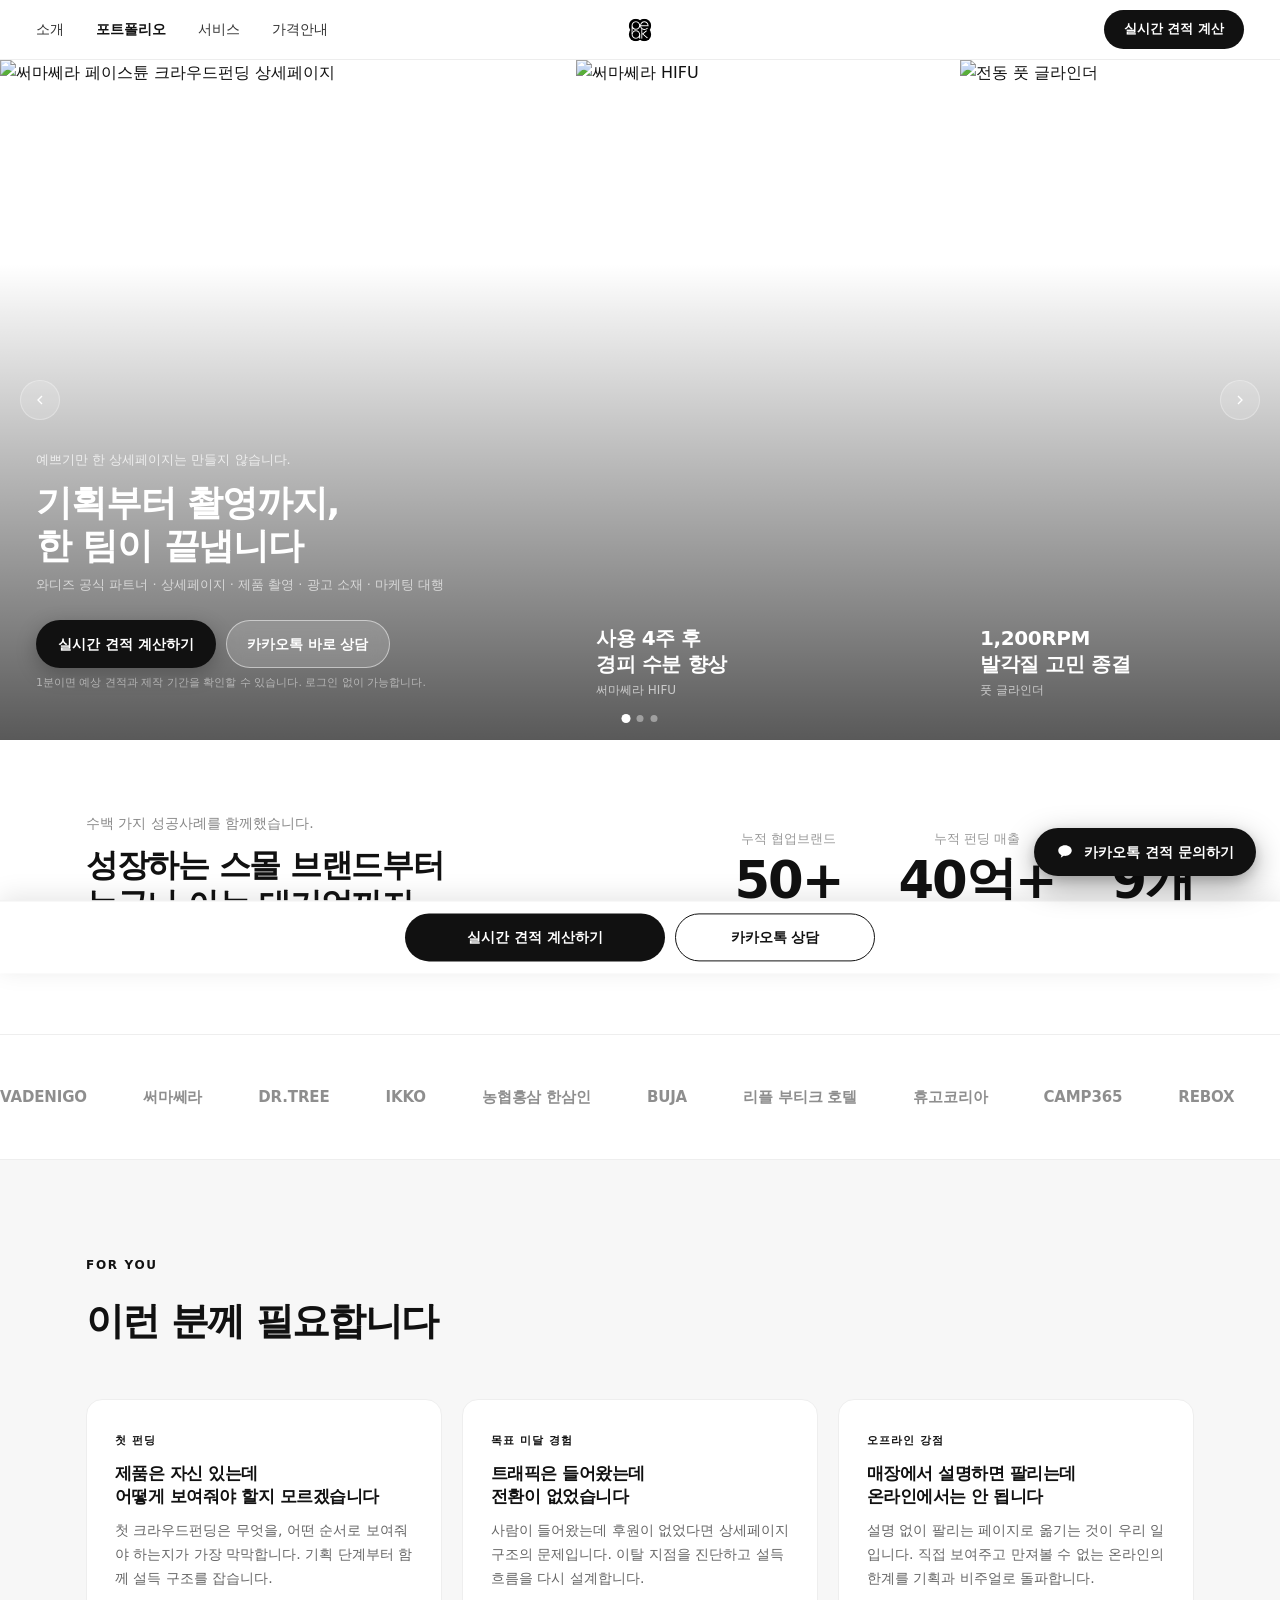
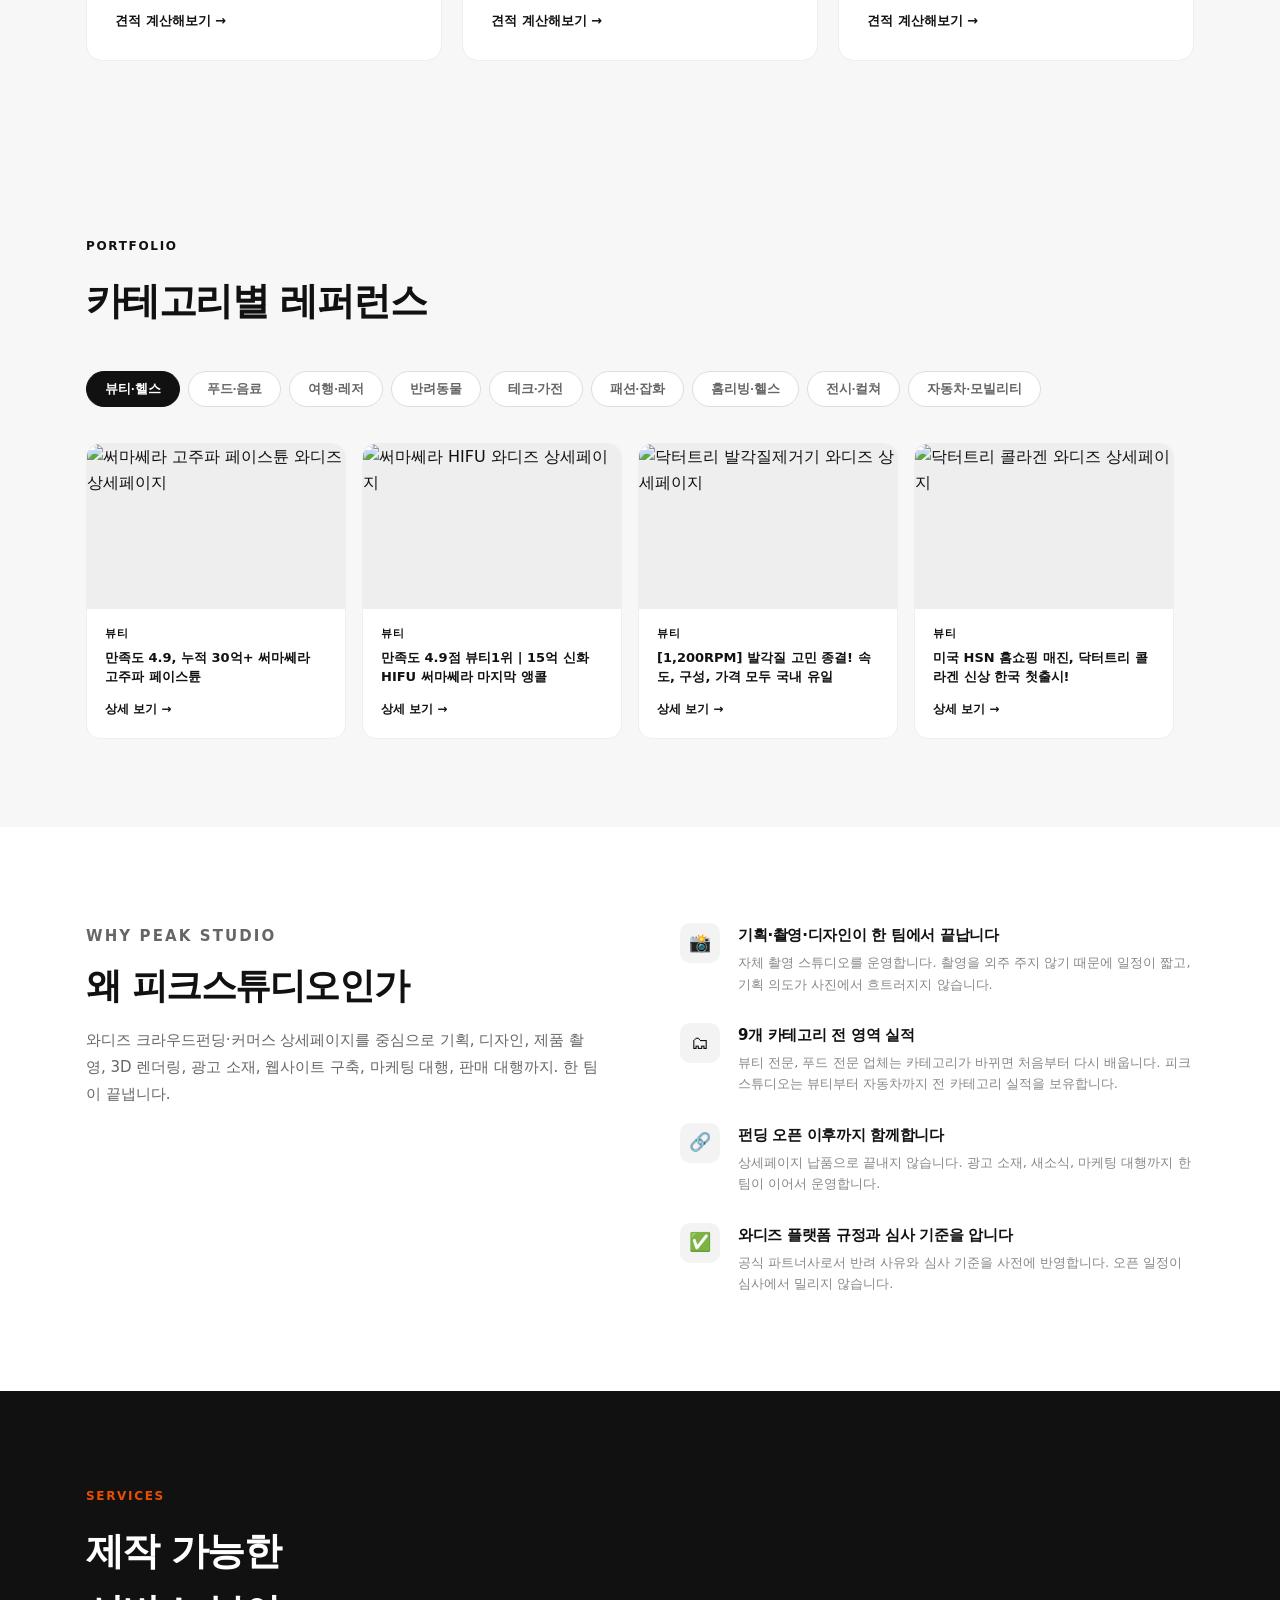
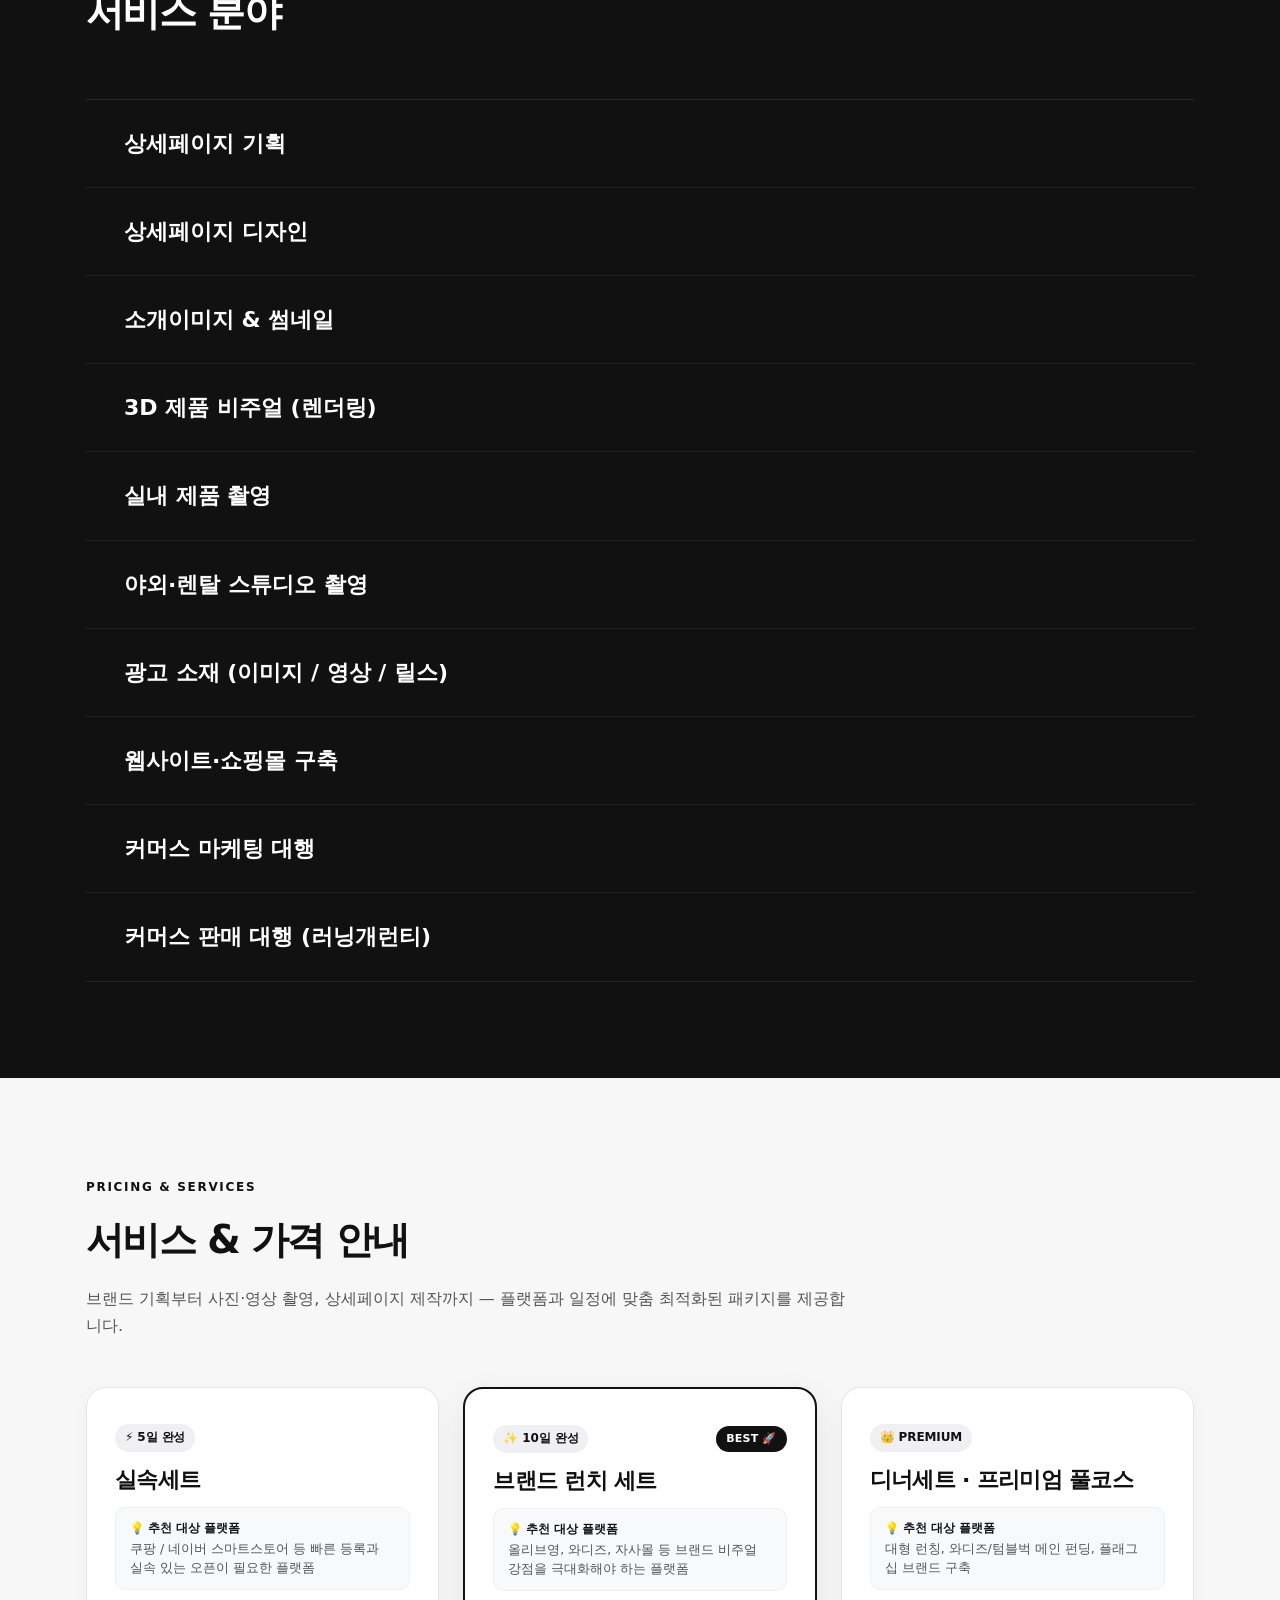
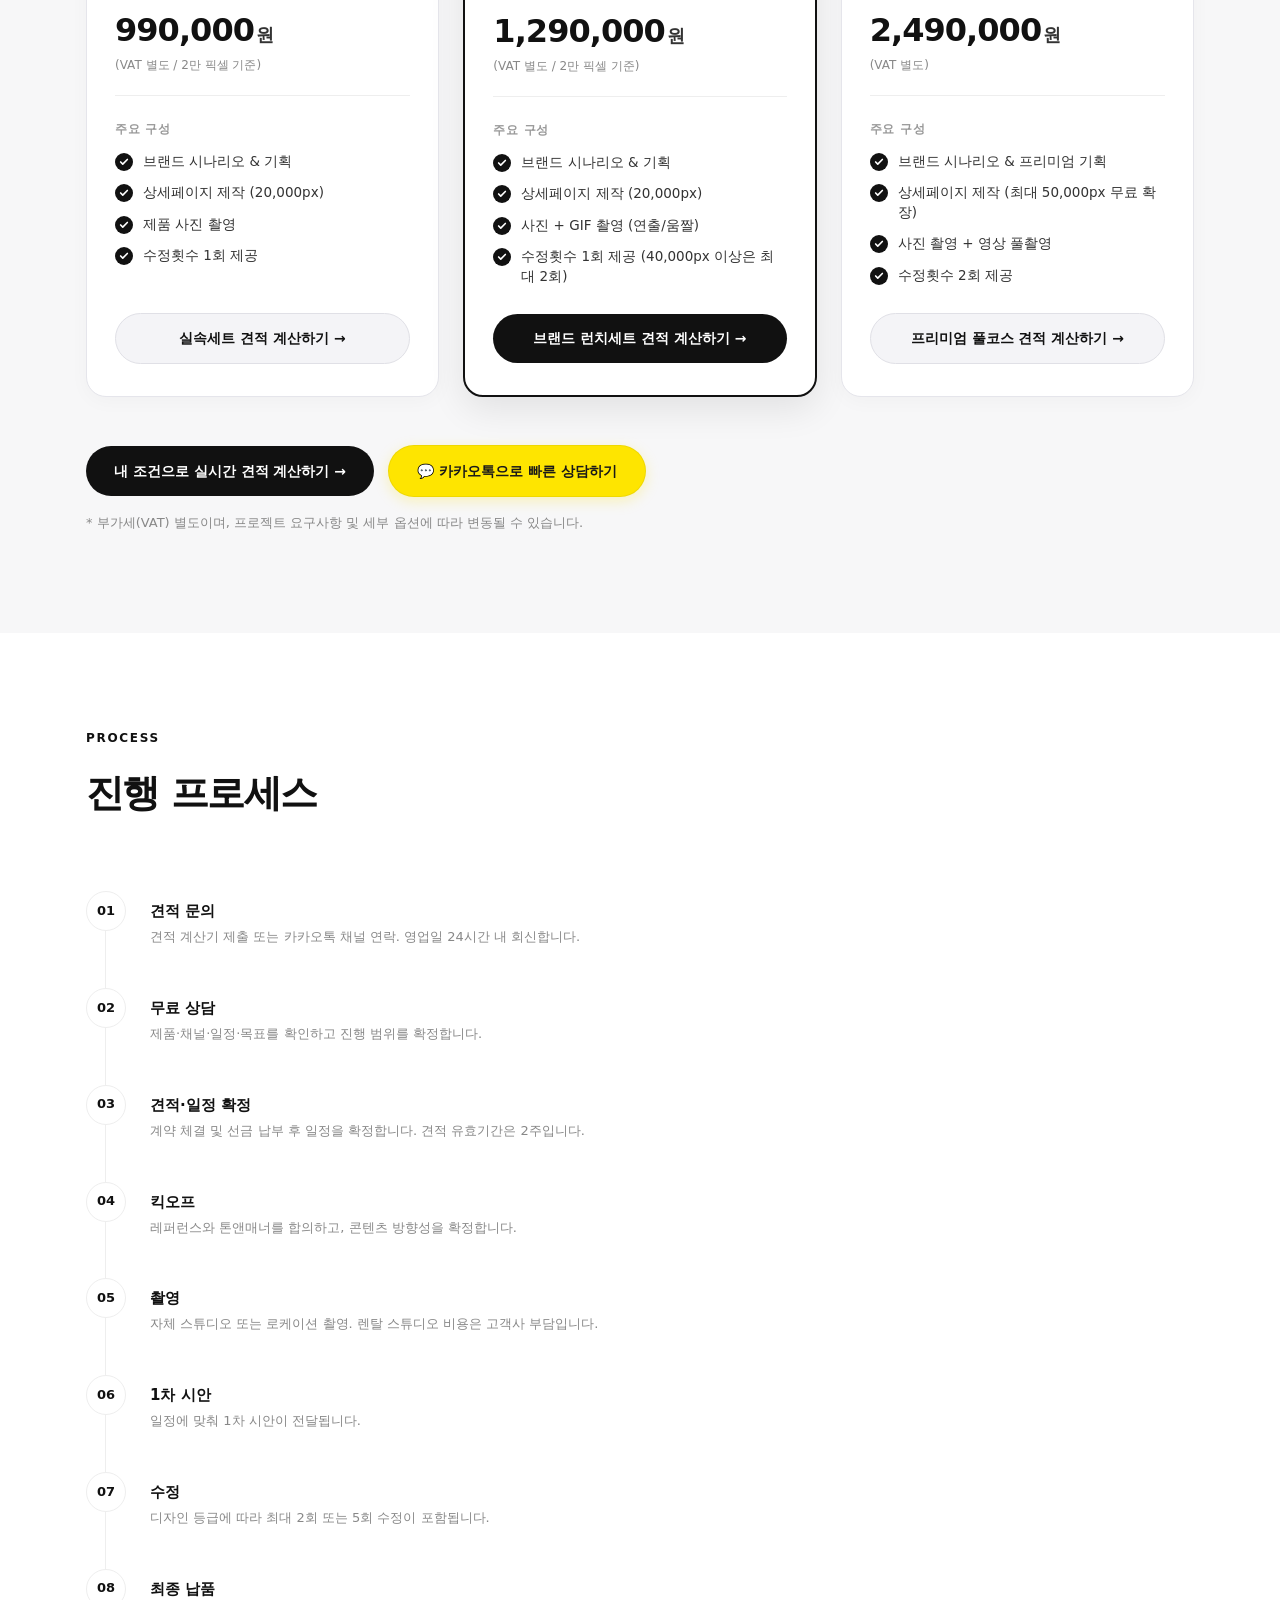
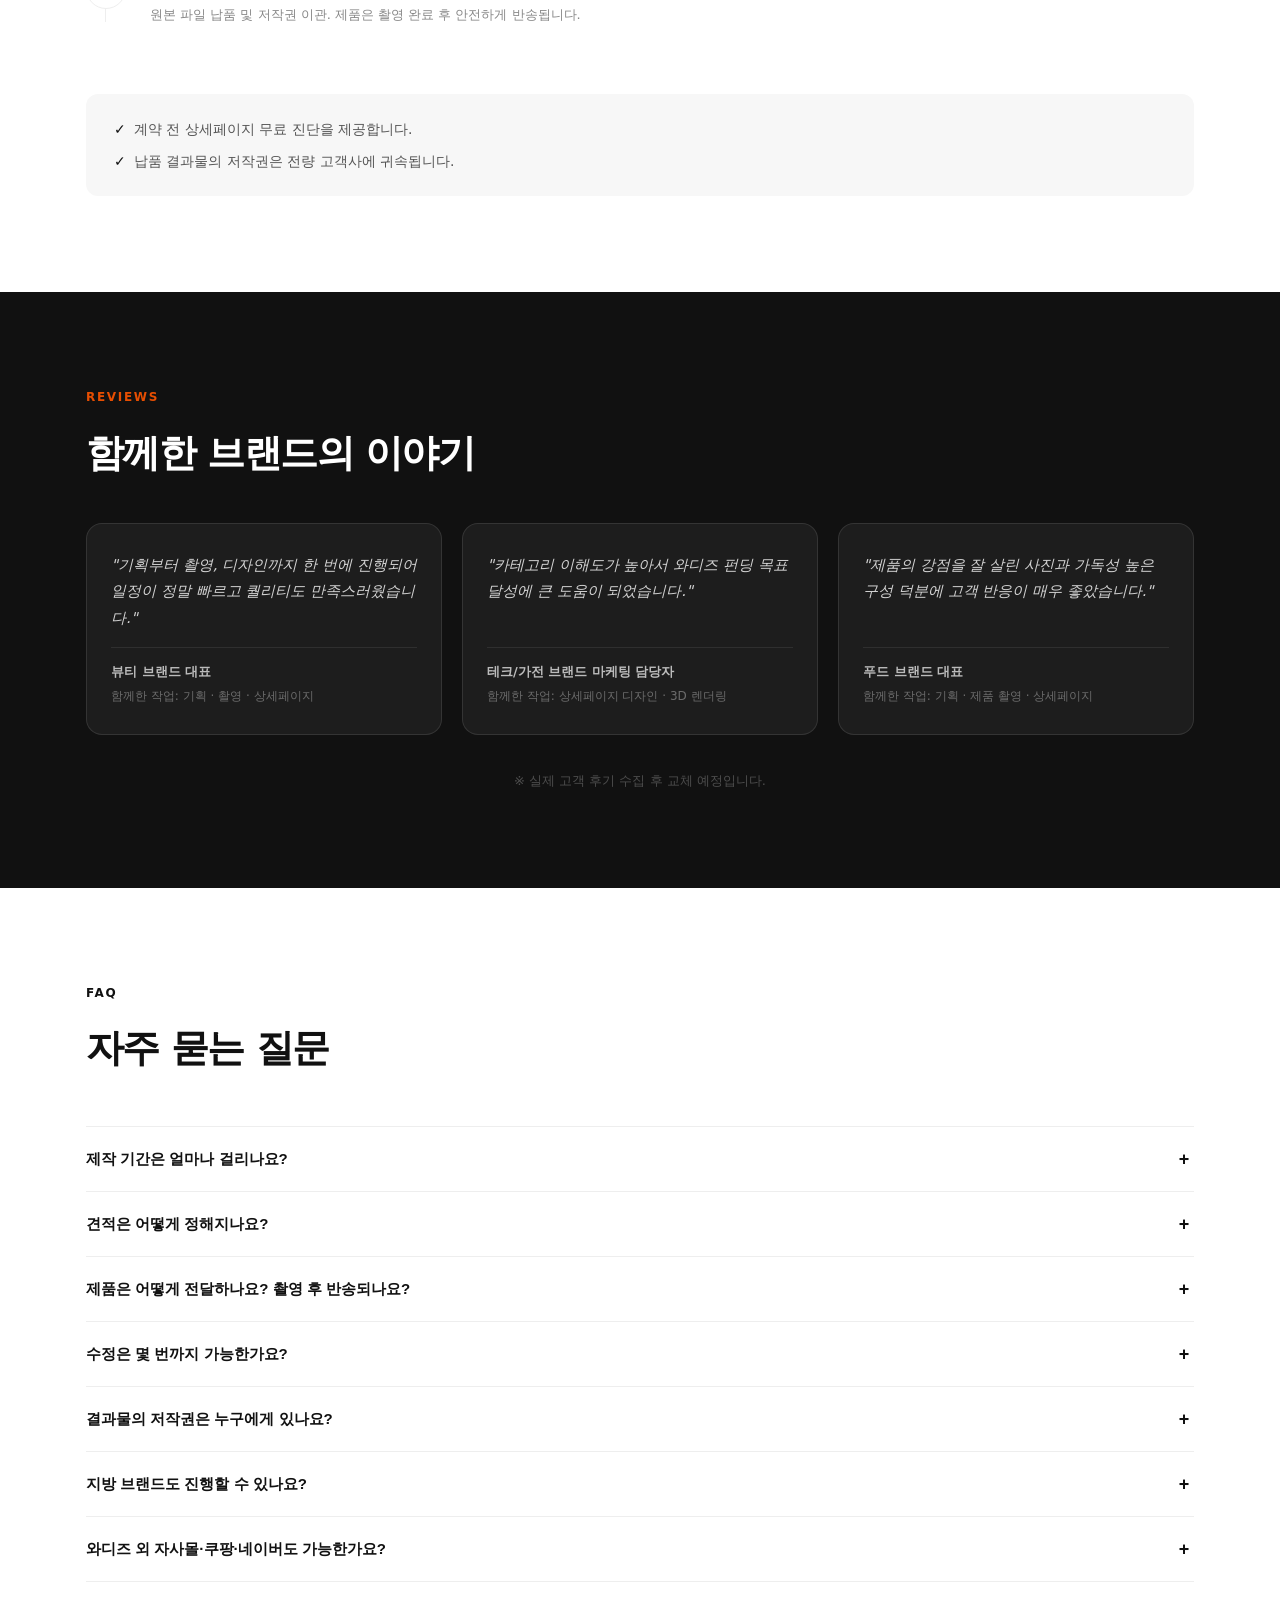
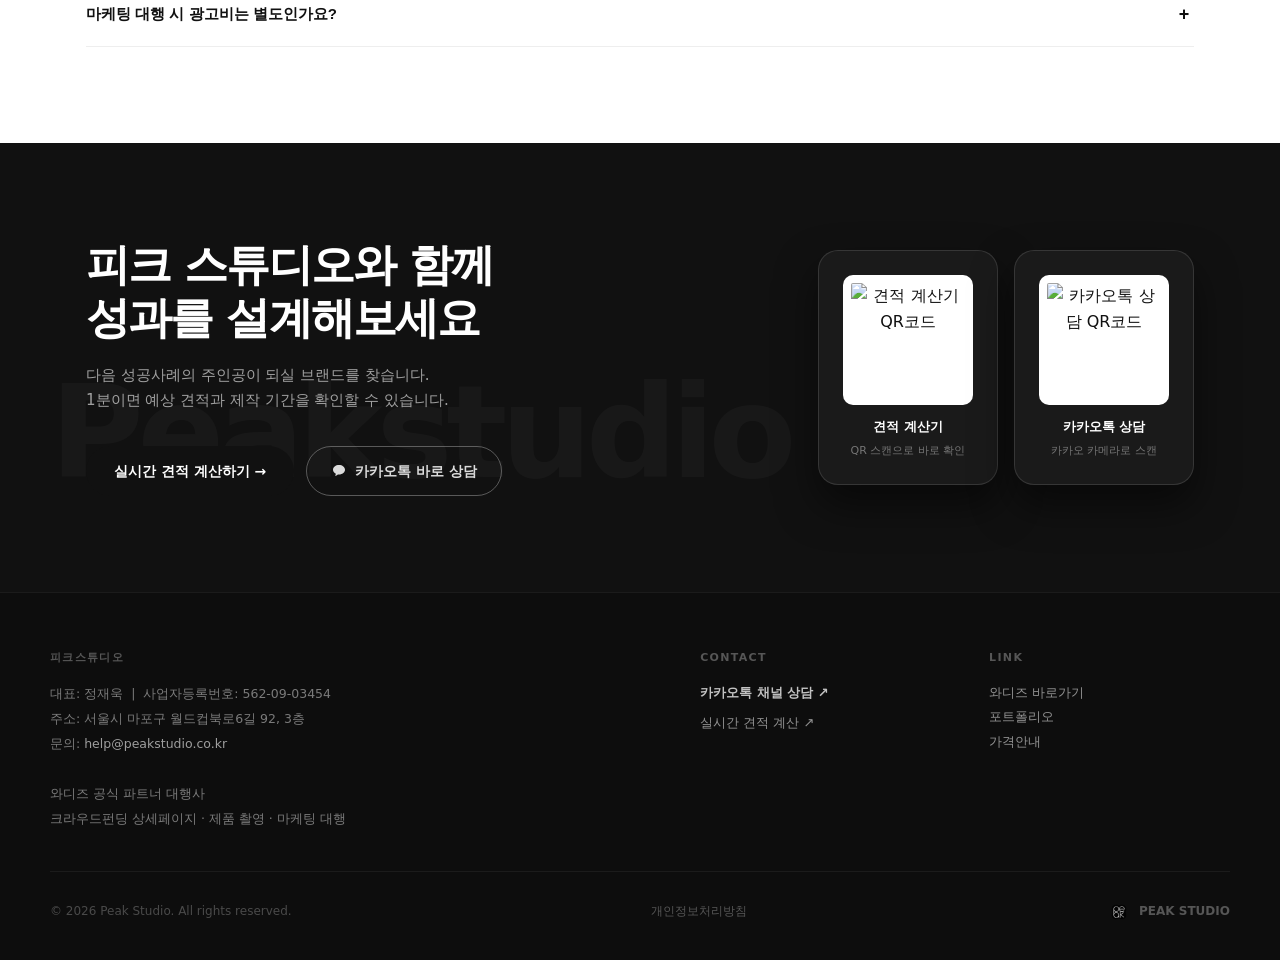
==== commit f17781c9: "Update pricing section with new package lineup and styled Kakao CTA button" ====
--- a/피크소개.html
+++ b/피크소개.html
@@ -876,76 +876,230 @@
 
     /* ── PRICING SECTION ───────────────────────────────── */
     #pricing {
-      padding: 96px 0;
-      background: #f7f7f7;
-    }
-    .pricing-grid {
+      padding: 100px 0;
+      background: #f7f7f8;
+    }
+    .pricing-header {
+      margin-bottom: 48px;
+    }
+    .pricing-header .section-eyebrow {
+      margin-bottom: 12px;
+    }
+    .pricing-header .section-title {
+      margin-bottom: 16px;
+    }
+    .pricing-desc {
+      font-size: 16px;
+      color: #555;
+      line-height: 1.65;
+      max-width: 760px;
+    }
+
+    /* ── Pricing Cards Grid ── */
+    .pricing-cards-grid {
       display: grid;
-      grid-template-columns: repeat(2, 1fr);
-      gap: 12px;
-      margin-bottom: 56px;
-    }
-    .pricing-svc-tag {
+      grid-template-columns: repeat(3, 1fr);
+      gap: 24px;
+      margin-bottom: 48px;
+      align-items: stretch;
+    }
+    .pricing-pkg-card {
       background: #fff;
-      border: 1px solid #eee;
-      border-radius: 10px;
-      padding: 16px 20px;
-      font-size: 14px;
-      font-weight: 600;
-      color: #333;
-      display: flex;
-      align-items: center;
-      gap: 10px;
-    }
-    .pricing-svc-tag::before {
-      content: '';
-      width: 6px; height: 6px;
-      border-radius: 50%;
-      background: var(--brand-primary);
-      flex-shrink: 0;
-    }
-    .pricing-tiers {
-      border-top: 1px solid #e0e0e0;
-    }
-    .pricing-tier {
-      display: flex;
-      align-items: baseline;
+      border: 1px solid #e5e5eb;
+      border-radius: 20px;
+      padding: 36px 28px 32px;
+      display: flex;
+      flex-direction: column;
+      position: relative;
+      transition: transform .3s, box-shadow .3s, border-color .3s;
+      box-shadow: 0 4px 20px rgba(0,0,0,0.03);
+    }
+    .pricing-pkg-card:hover {
+      transform: translateY(-4px);
+      box-shadow: 0 16px 36px rgba(0,0,0,0.08);
+      border-color: #ccc;
+    }
+    .pricing-pkg-card.featured {
+      border: 2px solid #111;
+      box-shadow: 0 12px 36px rgba(0,0,0,0.09);
+    }
+    .pricing-pkg-card.featured:hover {
+      transform: translateY(-4px);
+      box-shadow: 0 20px 48px rgba(0,0,0,0.13);
+    }
+    .pkg-badge-wrapper {
+      display: flex;
+      align-items: center;
       justify-content: space-between;
-      padding: 24px 0;
-      border-bottom: 1px solid #e0e0e0;
-      gap: 20px;
-    }
-    .pricing-tier-left { flex: 1; }
-    .pricing-tier-name {
-      font-size: 16px;
+      margin-bottom: 14px;
+      min-height: 28px;
+    }
+    .pkg-period-badge {
+      display: inline-flex;
+      align-items: center;
+      gap: 4px;
+      font-size: 12px;
       font-weight: 700;
       color: #111;
-      margin-bottom: 4px;
-    }
-    .pricing-tier-desc {
-      font-size: 13px;
-      color: #888;
-    }
-    .pricing-tier-price {
-      font-size: 20px;
+      background: #f0f0f4;
+      padding: 4px 10px;
+      border-radius: 100px;
+      letter-spacing: -0.01em;
+    }
+    .pkg-highlight-badge {
+      display: inline-flex;
+      align-items: center;
+      gap: 4px;
+      font-size: 11px;
+      font-weight: 800;
+      color: #fff;
+      background: #111;
+      padding: 4px 10px;
+      border-radius: 100px;
+      letter-spacing: .02em;
+    }
+    .pkg-title {
+      font-size: 22px;
+      font-weight: 800;
+      color: #111;
+      letter-spacing: -0.03em;
+      margin-bottom: 12px;
+      line-height: 1.3;
+    }
+    .pkg-target-box {
+      background: #f8f9fb;
+      border-radius: 10px;
+      padding: 12px 14px;
+      font-size: 12.5px;
+      color: #555;
+      line-height: 1.5;
+      margin-bottom: 24px;
+      border: 1px solid #edf0f5;
+    }
+    .pkg-target-label {
+      font-weight: 700;
+      color: #111;
+      display: block;
+      margin-bottom: 3px;
+      font-size: 11.5px;
+    }
+    .pkg-price-row {
+      margin-bottom: 24px;
+      padding-bottom: 20px;
+      border-bottom: 1px solid #eee;
+    }
+    .pkg-price {
+      font-size: 32px;
       font-weight: 900;
       color: #111;
       letter-spacing: -0.03em;
-      white-space: nowrap;
+      line-height: 1;
+    }
+    .pkg-price-unit {
+      font-size: 18px;
+      font-weight: 700;
+      color: #333;
+      margin-left: 2px;
+    }
+    .pkg-price-sub {
+      font-size: 12px;
+      color: #888;
+      margin-top: 6px;
+      font-weight: 500;
+    }
+    .pkg-features-title {
+      font-size: 12px;
+      font-weight: 700;
+      text-transform: uppercase;
+      letter-spacing: .06em;
+      color: #999;
+      margin-bottom: 12px;
+    }
+    .pkg-features-list {
+      list-style: none;
+      padding: 0;
+      margin: 0 0 28px 0;
+      display: flex;
+      flex-direction: column;
+      gap: 12px;
+      flex: 1;
+    }
+    .pkg-feature-item {
+      display: flex;
+      align-items: flex-start;
+      gap: 10px;
+      font-size: 13.5px;
+      font-weight: 500;
+      color: #333;
+      line-height: 1.45;
+    }
+    .pkg-check-icon {
+      width: 18px;
+      height: 18px;
+      background: #111;
+      color: #fff;
+      border-radius: 50%;
+      display: inline-flex;
+      align-items: center;
+      justify-content: center;
       flex-shrink: 0;
-    }
-    .pricing-tier-price span { color: var(--brand-primary); }
-    .pricing-note {
-      font-size: 12px;
-      color: #aaa;
-      margin-top: 20px;
-      margin-bottom: 32px;
+      margin-top: 1px;
+    }
+    .pkg-check-icon svg {
+      width: 10px;
+      height: 10px;
+      fill: #fff;
+    }
+    .pkg-btn {
+      width: 100%;
+      text-align: center;
+      padding: 13px 20px;
+      border-radius: 100px;
+      font-size: 14px;
+      font-weight: 700;
+      transition: all .2s;
+      display: inline-flex;
+      align-items: center;
+      justify-content: center;
+      gap: 6px;
+      text-decoration: none;
+    }
+    .pkg-btn-secondary {
+      background: #f4f4f7;
+      color: #111;
+      border: 1px solid #e0e0e6;
+    }
+    .pkg-btn-secondary:hover {
+      background: #111;
+      color: #fff;
+      border-color: #111;
+    }
+    .pkg-btn-primary {
+      background: #111;
+      color: #fff;
+    }
+    .pkg-btn-primary:hover {
+      background: #333;
+      transform: translateY(-1px);
+    }
+
+    /* ── Pricing Bottom CTA & Note ── */
+    .pricing-bottom {
+      display: flex;
+      flex-direction: column;
+      align-items: flex-start;
+      gap: 16px;
     }
     .pricing-cta-row {
       display: flex;
-      gap: 12px;
+      gap: 14px;
       align-items: center;
       flex-wrap: wrap;
+    }
+    .pricing-footnote {
+      font-size: 13px;
+      color: #888;
+      line-height: 1.5;
     }
     .btn-orange {
       display: inline-flex;
@@ -974,6 +1128,26 @@
       transition: background .2s, color .2s;
     }
     .btn-ghost:hover { background: var(--brand-primary); color: #fff; }
+    .btn-kakao {
+      display: inline-flex;
+      align-items: center;
+      gap: 8px;
+      background: #FEE500;
+      color: #191919;
+      font-size: 14px;
+      font-weight: 700;
+      padding: 14px 28px;
+      border-radius: 100px;
+      border: 1px solid rgba(0,0,0,0.06);
+      box-shadow: 0 4px 14px rgba(254, 229, 0, 0.25);
+      transition: all .2s cubic-bezier(.4,0,.2,1);
+      text-decoration: none;
+    }
+    .btn-kakao:hover {
+      background: #fada0a;
+      transform: translateY(-2px);
+      box-shadow: 0 6px 20px rgba(254, 229, 0, 0.4);
+    }
 
     /* ── PROCESS SECTION ───────────────────────────────── */
     #process {
@@ -1311,7 +1485,7 @@
     @media (max-width: 1024px) {
       .for-whom-cards { grid-template-columns: 1fr; }
       .testimonials-grid { grid-template-columns: 1fr; }
-      .pricing-grid { grid-template-columns: 1fr; }
+      .pricing-cards-grid { grid-template-columns: 1fr; gap: 20px; }
     }
     @media (max-width: 900px) {
       #site-header { padding: 0 20px; }
@@ -1354,6 +1528,9 @@
       .section-wrap, .featured-inner, .services-wrap, .cta-wrap, .testimonials-wrap { padding: 0 20px; }
       #stats .stats-inner { padding: 0 20px; }
       .for-whom-cards { grid-template-columns: 1fr; }
+      .pricing-pkg-card { padding: 28px 20px 24px; }
+      .pricing-cta-row { width: 100%; flex-direction: column; }
+      .pricing-cta-row a { width: 100%; justify-content: center; text-align: center; }
     }
   </style>
 </head>
@@ -2156,58 +2333,154 @@
     </div>
   </section>
 
-  <!-- ═══ PRICING ══════════════════════════════════════════ -->
+  <!-- ═══ PRICING & SERVICES ═══════════════════════════════ -->
   <section id="pricing">
     <div class="section-wrap">
-      <p class="section-eyebrow reveal">Pricing</p>
-      <h2 class="section-title reveal">서비스 & 가격 안내</h2>
-
-      <div class="pricing-grid reveal">
-        <div class="pricing-svc-tag">상세페이지 기획 (3단계)</div>
-        <div class="pricing-svc-tag">상세페이지 디자인 (2단계)</div>
-        <div class="pricing-svc-tag">소개이미지 &amp; 썸네일</div>
-        <div class="pricing-svc-tag">3D 제품 비주얼 (렌더링)</div>
-        <div class="pricing-svc-tag">실내 촬영 (하프/풀)</div>
-        <div class="pricing-svc-tag">야외·렌탈 스튜디오 촬영</div>
-        <div class="pricing-svc-tag">광고 소재 (이미지/영상/릴스)</div>
-        <div class="pricing-svc-tag">웹사이트·쇼핑몰 구축</div>
-        <div class="pricing-svc-tag">커머스 마케팅 대행</div>
-        <div class="pricing-svc-tag">커머스 판매 대행 (러닝개런티)</div>
-      </div>
-
-      <div class="pricing-tiers reveal">
-        <div class="pricing-tier">
-          <div class="pricing-tier-left">
-            <div class="pricing-tier-name">상세페이지 기본</div>
-            <div class="pricing-tier-desc">기획 + 디자인</div>
-          </div>
-          <div class="pricing-tier-price"><span>120만원</span>부터</div>
-        </div>
-        <div class="pricing-tier">
-          <div class="pricing-tier-left">
-            <div class="pricing-tier-name">촬영 포함 패키지</div>
-            <div class="pricing-tier-desc">기획 + 디자인 + 제품 촬영</div>
-          </div>
-          <div class="pricing-tier-price"><span style="font-size:16px; font-weight:600; color:#ccc;">확인 중</span></div>
-        </div>
-        <div class="pricing-tier">
-          <div class="pricing-tier-left">
-            <div class="pricing-tier-name">풀 패키지</div>
-            <div class="pricing-tier-desc">+ 광고 소재 + 마케팅 대행 포함</div>
-          </div>
-          <div class="pricing-tier-price">별도 협의</div>
-        </div>
-      </div>
-
-      <p class="pricing-note">부가세 별도 · 선택 항목에 따라 변동됩니다</p>
-
-      <div class="pricing-cta-row">
-        <a href="https://estimate.peakstudio.co.kr" target="_blank" rel="noopener noreferrer" class="btn-orange" id="pricing-cta-estimate">
-          내 조건으로 견적 계산하기 →
-        </a>
-        <a href="http://pf.kakao.com/_ZrTbX/chat" target="_blank" rel="noopener noreferrer" class="btn-ghost" id="pricing-cta-kakao">
-          카카오톡으로 문의하기
-        </a>
+      <div class="pricing-header reveal">
+        <p class="section-eyebrow">PRICING &amp; SERVICES</p>
+        <h2 class="section-title">서비스 &amp; 가격 안내</h2>
+        <p class="pricing-desc">
+          브랜드 기획부터 사진·영상 촬영, 상세페이지 제작까지 — 플랫폼과 일정에 맞춤 최적화된 패키지를 제공합니다.
+        </p>
+      </div>
+
+      <!-- 핵심 세트 라인업 가격표 (Core Pricing Packages) -->
+      <div class="pricing-cards-grid reveal">
+        <!-- ① [5일 완성] 실속세트 -->
+        <div class="pricing-pkg-card">
+          <div class="pkg-badge-wrapper">
+            <span class="pkg-period-badge">⚡ 5일 완성</span>
+          </div>
+          <h3 class="pkg-title">실속세트</h3>
+          <div class="pkg-target-box">
+            <span class="pkg-target-label">💡 추천 대상 플랫폼</span>
+            쿠팡 / 네이버 스마트스토어 등 빠른 등록과 실속 있는 오픈이 필요한 플랫폼
+          </div>
+          <div class="pkg-price-row">
+            <div>
+              <span class="pkg-price">990,000</span><span class="pkg-price-unit">원</span>
+            </div>
+            <div class="pkg-price-sub">(VAT 별도 / 2만 픽셀 기준)</div>
+          </div>
+          <div class="pkg-features-title">주요 구성</div>
+          <ul class="pkg-features-list">
+            <li class="pkg-feature-item">
+              <span class="pkg-check-icon"><svg viewBox="0 0 12 12"><path d="M10 3L4.5 8.5L2 6" stroke="white" stroke-width="2" fill="none" stroke-linecap="round" stroke-linejoin="round"/></svg></span>
+              <span>브랜드 시나리오 &amp; 기획</span>
+            </li>
+            <li class="pkg-feature-item">
+              <span class="pkg-check-icon"><svg viewBox="0 0 12 12"><path d="M10 3L4.5 8.5L2 6" stroke="white" stroke-width="2" fill="none" stroke-linecap="round" stroke-linejoin="round"/></svg></span>
+              <span>상세페이지 제작 (20,000px)</span>
+            </li>
+            <li class="pkg-feature-item">
+              <span class="pkg-check-icon"><svg viewBox="0 0 12 12"><path d="M10 3L4.5 8.5L2 6" stroke="white" stroke-width="2" fill="none" stroke-linecap="round" stroke-linejoin="round"/></svg></span>
+              <span>제품 사진 촬영</span>
+            </li>
+            <li class="pkg-feature-item">
+              <span class="pkg-check-icon"><svg viewBox="0 0 12 12"><path d="M10 3L4.5 8.5L2 6" stroke="white" stroke-width="2" fill="none" stroke-linecap="round" stroke-linejoin="round"/></svg></span>
+              <span>수정횟수 1회 제공</span>
+            </li>
+          </ul>
+          <a href="https://estimate.peakstudio.co.kr" target="_blank" rel="noopener noreferrer" class="pkg-btn pkg-btn-secondary">
+            실속세트 견적 계산하기 →
+          </a>
+        </div>
+
+        <!-- ② [10일 완성] 브랜드 런치 세트 [BEST 🚀] -->
+        <div class="pricing-pkg-card featured">
+          <div class="pkg-badge-wrapper">
+            <span class="pkg-period-badge">✨ 10일 완성</span>
+            <span class="pkg-highlight-badge">BEST 🚀</span>
+          </div>
+          <h3 class="pkg-title">브랜드 런치 세트</h3>
+          <div class="pkg-target-box">
+            <span class="pkg-target-label">💡 추천 대상 플랫폼</span>
+            올리브영, 와디즈, 자사몰 등 브랜드 비주얼 강점을 극대화해야 하는 플랫폼
+          </div>
+          <div class="pkg-price-row">
+            <div>
+              <span class="pkg-price">1,290,000</span><span class="pkg-price-unit">원</span>
+            </div>
+            <div class="pkg-price-sub">(VAT 별도 / 2만 픽셀 기준)</div>
+          </div>
+          <div class="pkg-features-title">주요 구성</div>
+          <ul class="pkg-features-list">
+            <li class="pkg-feature-item">
+              <span class="pkg-check-icon"><svg viewBox="0 0 12 12"><path d="M10 3L4.5 8.5L2 6" stroke="white" stroke-width="2" fill="none" stroke-linecap="round" stroke-linejoin="round"/></svg></span>
+              <span>브랜드 시나리오 &amp; 기획</span>
+            </li>
+            <li class="pkg-feature-item">
+              <span class="pkg-check-icon"><svg viewBox="0 0 12 12"><path d="M10 3L4.5 8.5L2 6" stroke="white" stroke-width="2" fill="none" stroke-linecap="round" stroke-linejoin="round"/></svg></span>
+              <span>상세페이지 제작 (20,000px)</span>
+            </li>
+            <li class="pkg-feature-item">
+              <span class="pkg-check-icon"><svg viewBox="0 0 12 12"><path d="M10 3L4.5 8.5L2 6" stroke="white" stroke-width="2" fill="none" stroke-linecap="round" stroke-linejoin="round"/></svg></span>
+              <span>사진 + GIF 촬영 (연출/움짤)</span>
+            </li>
+            <li class="pkg-feature-item">
+              <span class="pkg-check-icon"><svg viewBox="0 0 12 12"><path d="M10 3L4.5 8.5L2 6" stroke="white" stroke-width="2" fill="none" stroke-linecap="round" stroke-linejoin="round"/></svg></span>
+              <span>수정횟수 1회 제공 (40,000px 이상은 최대 2회)</span>
+            </li>
+          </ul>
+          <a href="https://estimate.peakstudio.co.kr" target="_blank" rel="noopener noreferrer" class="pkg-btn pkg-btn-primary">
+            브랜드 런치세트 견적 계산하기 →
+          </a>
+        </div>
+
+        <!-- ③ 디너세트 · 프리미엄 풀코스 [PREMIUM 👑] -->
+        <div class="pricing-pkg-card">
+          <div class="pkg-badge-wrapper">
+            <span class="pkg-period-badge">👑 PREMIUM</span>
+          </div>
+          <h3 class="pkg-title">디너세트 · 프리미엄 풀코스</h3>
+          <div class="pkg-target-box">
+            <span class="pkg-target-label">💡 추천 대상 플랫폼</span>
+            대형 런칭, 와디즈/텀블벅 메인 펀딩, 플래그십 브랜드 구축
+          </div>
+          <div class="pkg-price-row">
+            <div>
+              <span class="pkg-price">2,490,000</span><span class="pkg-price-unit">원</span>
+            </div>
+            <div class="pkg-price-sub">(VAT 별도)</div>
+          </div>
+          <div class="pkg-features-title">주요 구성</div>
+          <ul class="pkg-features-list">
+            <li class="pkg-feature-item">
+              <span class="pkg-check-icon"><svg viewBox="0 0 12 12"><path d="M10 3L4.5 8.5L2 6" stroke="white" stroke-width="2" fill="none" stroke-linecap="round" stroke-linejoin="round"/></svg></span>
+              <span>브랜드 시나리오 &amp; 프리미엄 기획</span>
+            </li>
+            <li class="pkg-feature-item">
+              <span class="pkg-check-icon"><svg viewBox="0 0 12 12"><path d="M10 3L4.5 8.5L2 6" stroke="white" stroke-width="2" fill="none" stroke-linecap="round" stroke-linejoin="round"/></svg></span>
+              <span>상세페이지 제작 (최대 50,000px 무료 확장)</span>
+            </li>
+            <li class="pkg-feature-item">
+              <span class="pkg-check-icon"><svg viewBox="0 0 12 12"><path d="M10 3L4.5 8.5L2 6" stroke="white" stroke-width="2" fill="none" stroke-linecap="round" stroke-linejoin="round"/></svg></span>
+              <span>사진 촬영 + 영상 풀촬영</span>
+            </li>
+            <li class="pkg-feature-item">
+              <span class="pkg-check-icon"><svg viewBox="0 0 12 12"><path d="M10 3L4.5 8.5L2 6" stroke="white" stroke-width="2" fill="none" stroke-linecap="round" stroke-linejoin="round"/></svg></span>
+              <span>수정횟수 2회 제공</span>
+            </li>
+          </ul>
+          <a href="https://estimate.peakstudio.co.kr" target="_blank" rel="noopener noreferrer" class="pkg-btn pkg-btn-secondary">
+            프리미엄 풀코스 견적 계산하기 →
+          </a>
+        </div>
+      </div>
+
+      <!-- 하단 CTA 버튼 & 안내 문구 -->
+      <div class="pricing-bottom reveal">
+        <div class="pricing-cta-row">
+          <a href="https://estimate.peakstudio.co.kr" target="_blank" rel="noopener noreferrer" class="btn-orange" id="pricing-cta-estimate">
+            내 조건으로 실시간 견적 계산하기 →
+          </a>
+          <a href="http://pf.kakao.com/_ZrTbX/chat" target="_blank" rel="noopener noreferrer" class="btn-kakao" id="pricing-cta-kakao">
+            💬 카카오톡으로 빠른 상담하기
+          </a>
+        </div>
+        <p class="pricing-footnote">
+          * 부가세(VAT) 별도이며, 프로젝트 요구사항 및 세부 옵션에 따라 변동될 수 있습니다.
+        </p>
       </div>
     </div>
   </section>
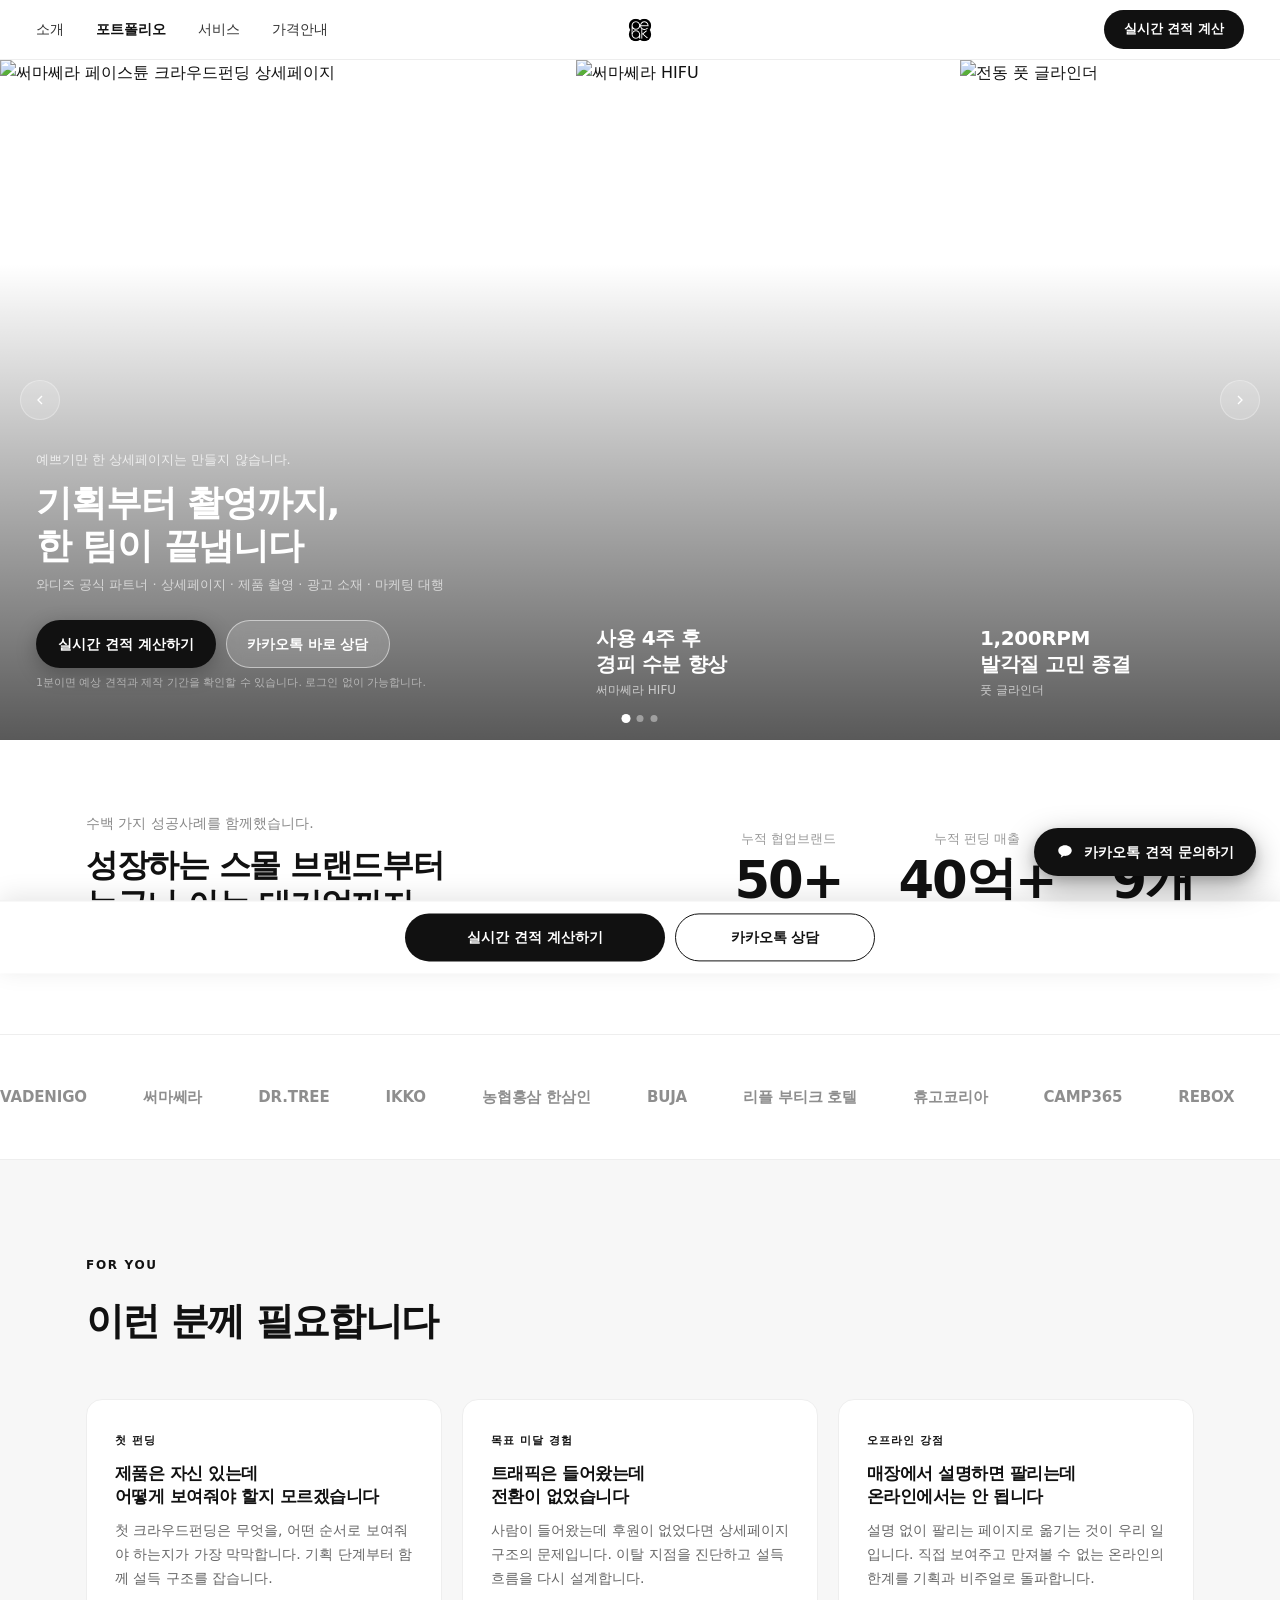
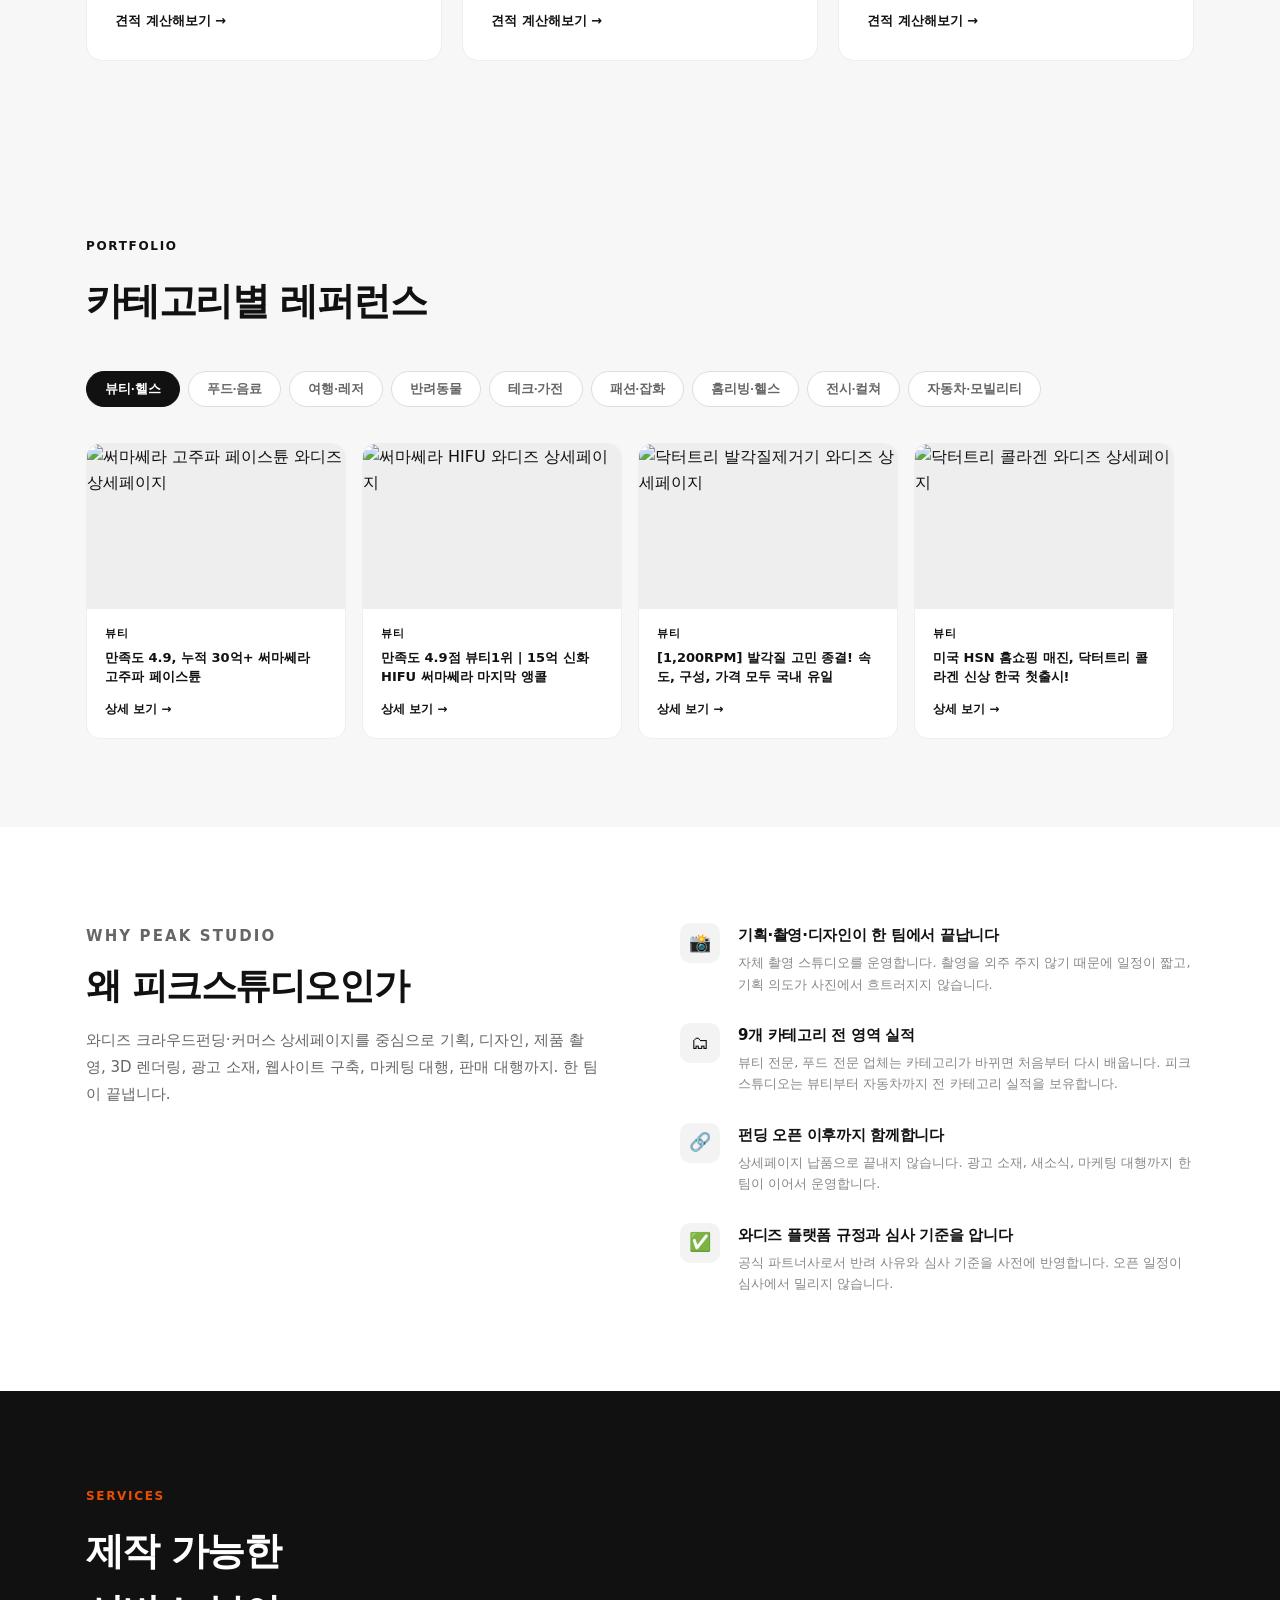
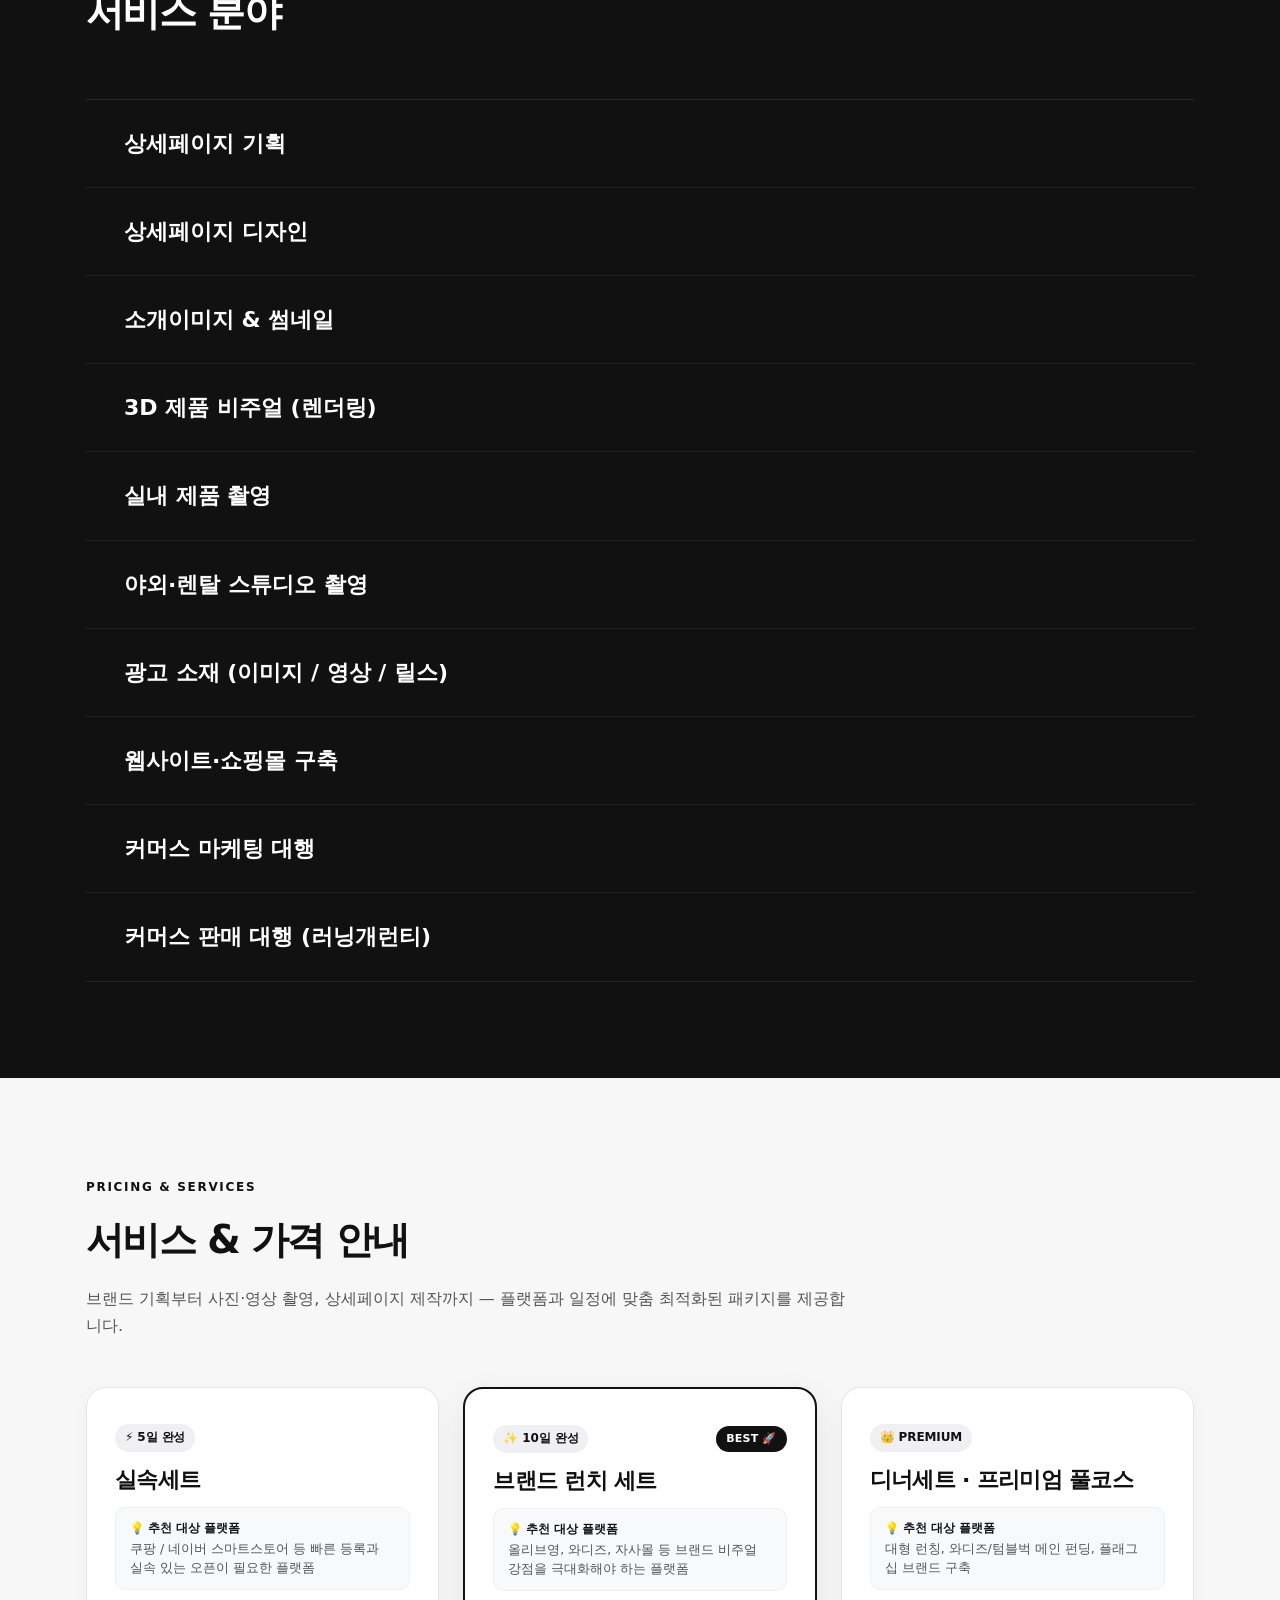
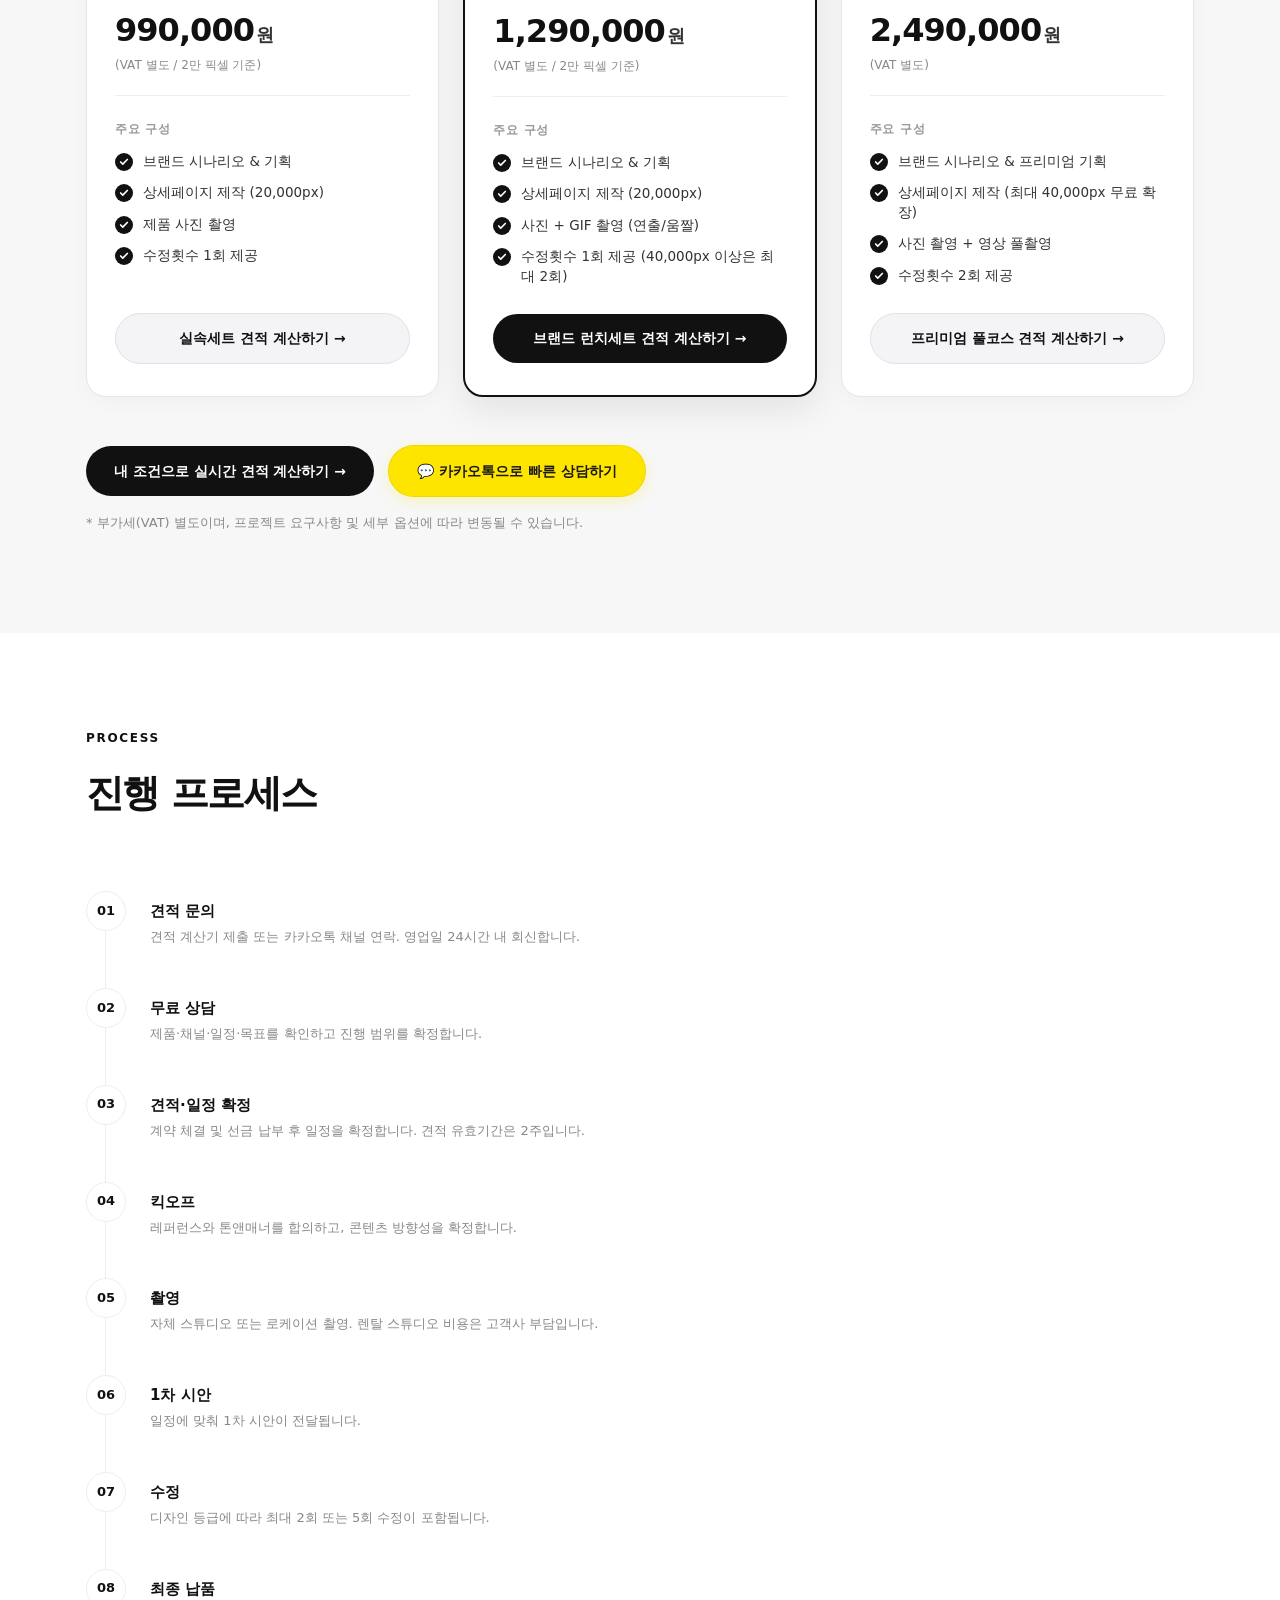
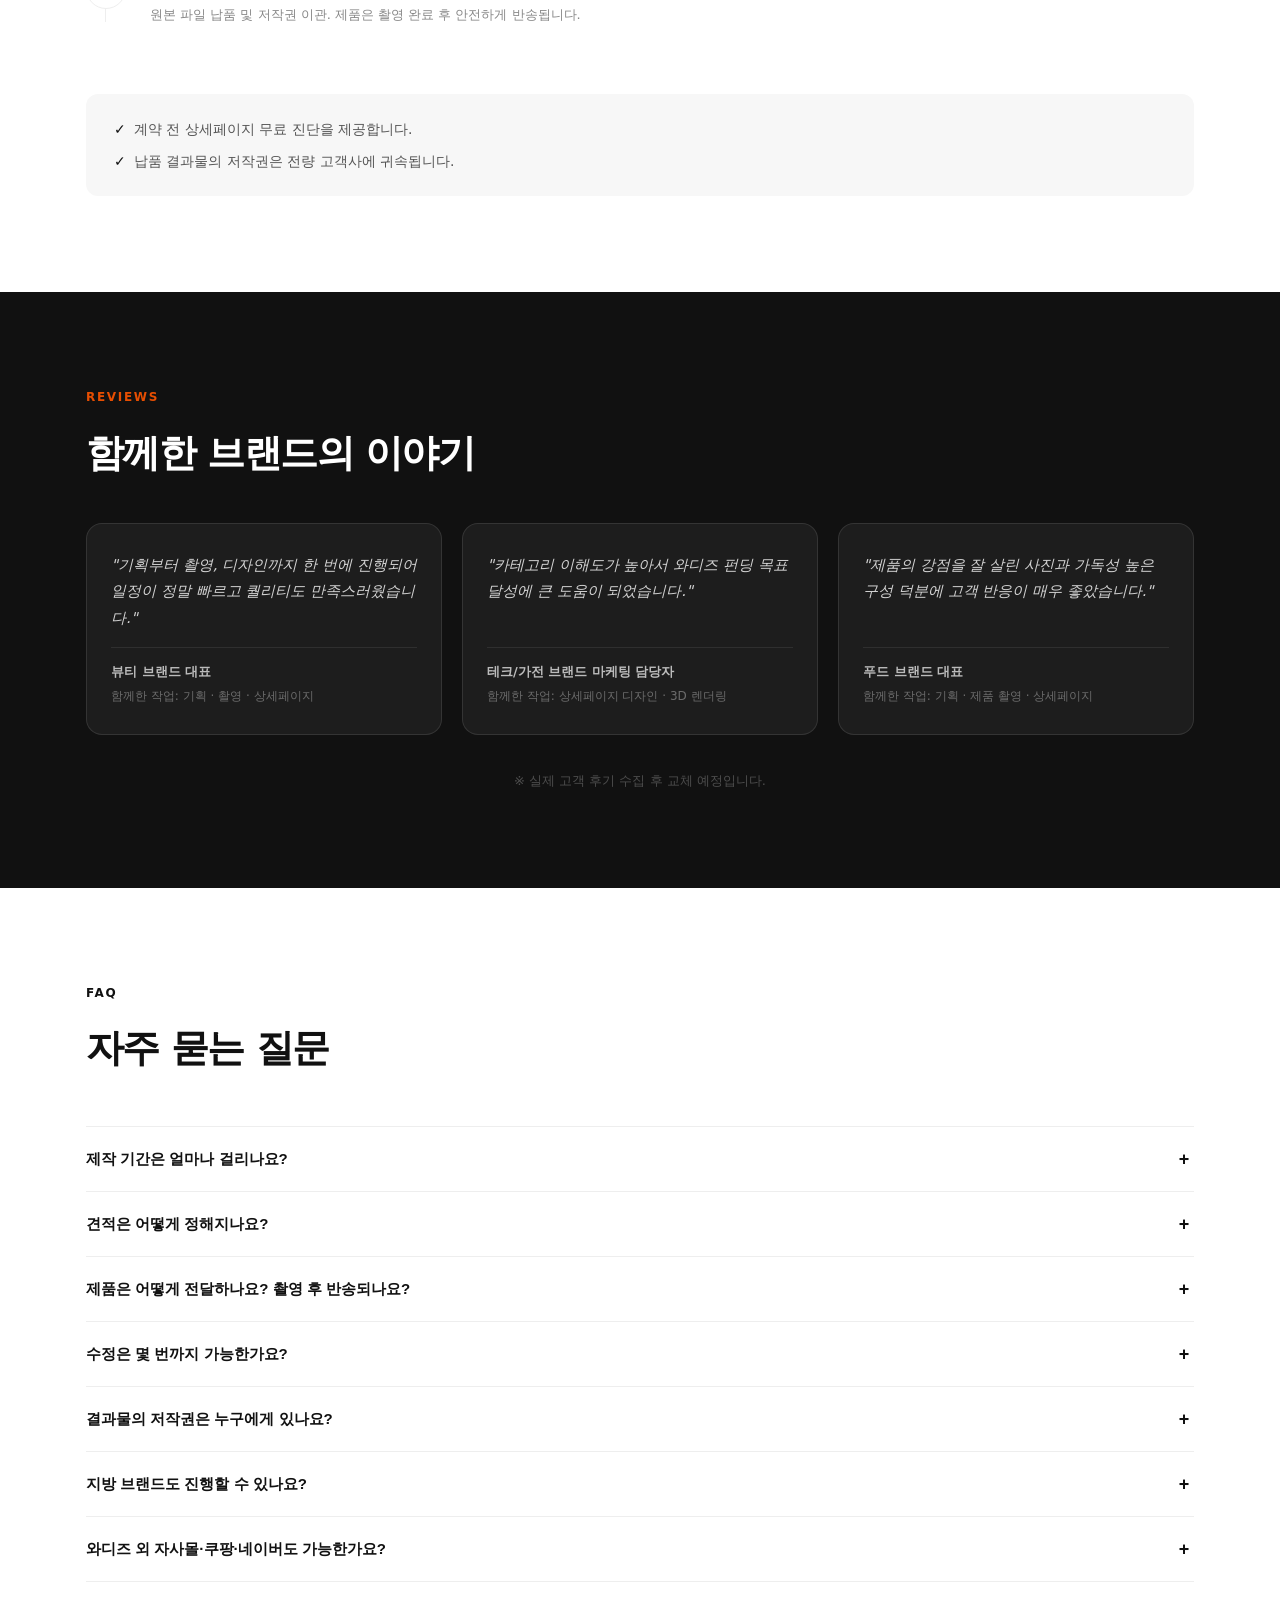
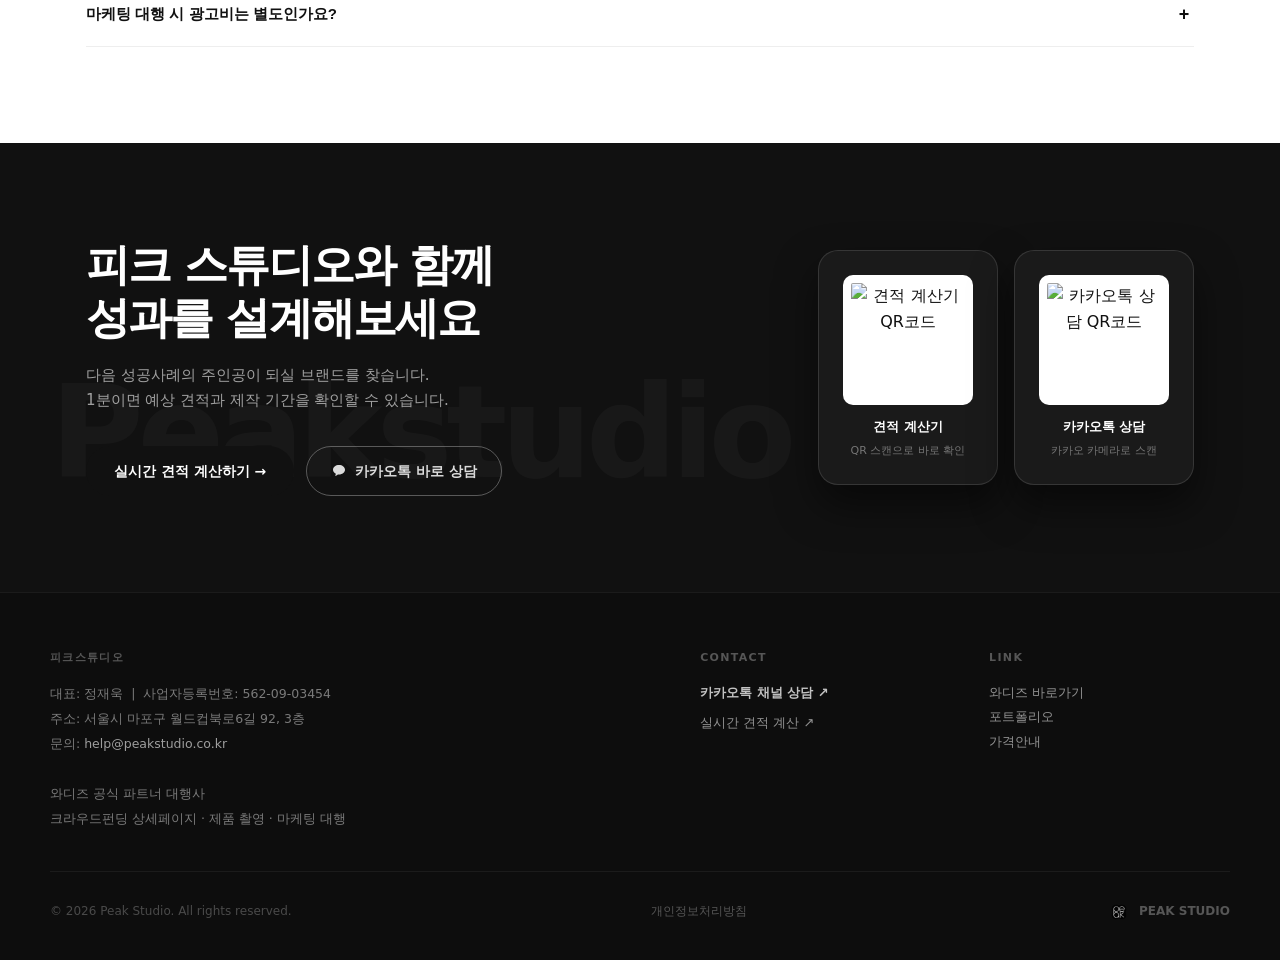
==== commit ff4d7ffe: "Update dinner set premium package max pixel size to 40,000px" ====
--- a/피크소개.html
+++ b/피크소개.html
@@ -2451,7 +2451,7 @@
             </li>
             <li class="pkg-feature-item">
               <span class="pkg-check-icon"><svg viewBox="0 0 12 12"><path d="M10 3L4.5 8.5L2 6" stroke="white" stroke-width="2" fill="none" stroke-linecap="round" stroke-linejoin="round"/></svg></span>
-              <span>상세페이지 제작 (최대 50,000px 무료 확장)</span>
+              <span>상세페이지 제작 (최대 40,000px 무료 확장)</span>
             </li>
             <li class="pkg-feature-item">
               <span class="pkg-check-icon"><svg viewBox="0 0 12 12"><path d="M10 3L4.5 8.5L2 6" stroke="white" stroke-width="2" fill="none" stroke-linecap="round" stroke-linejoin="round"/></svg></span>
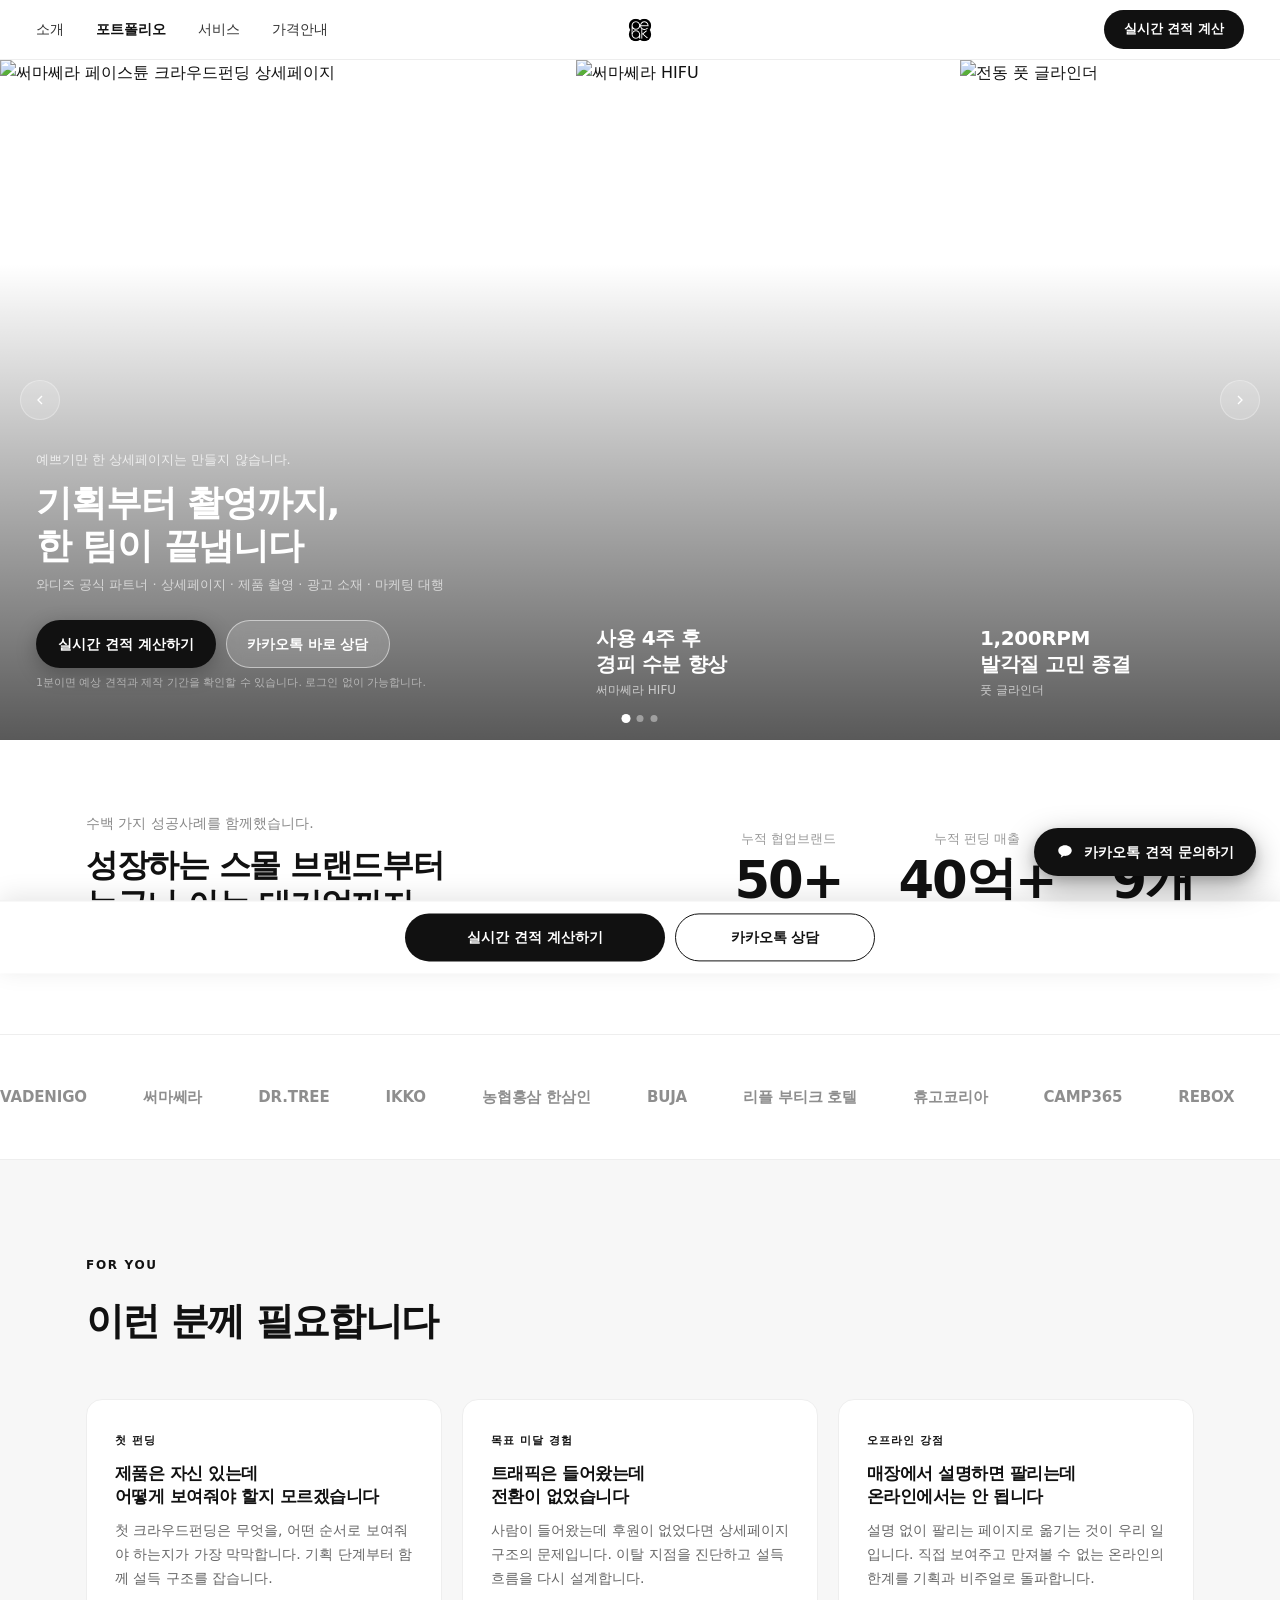
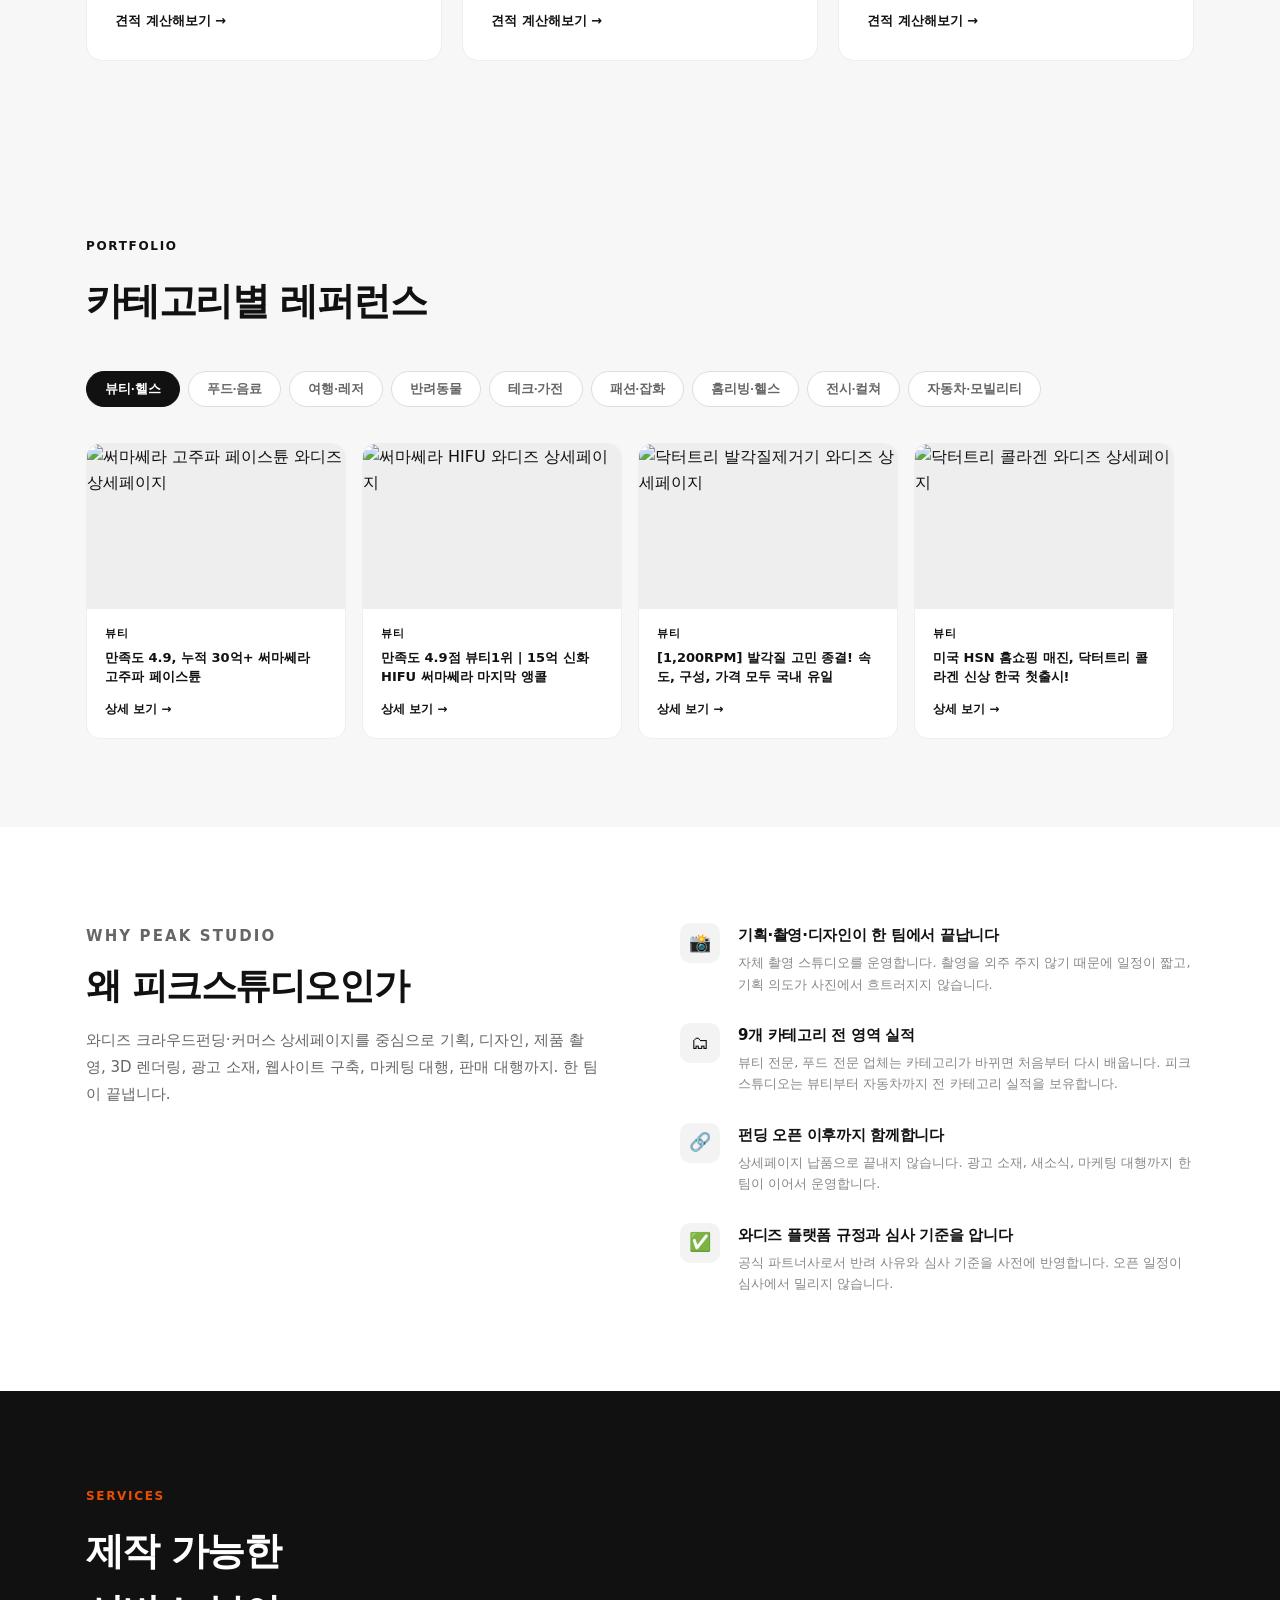
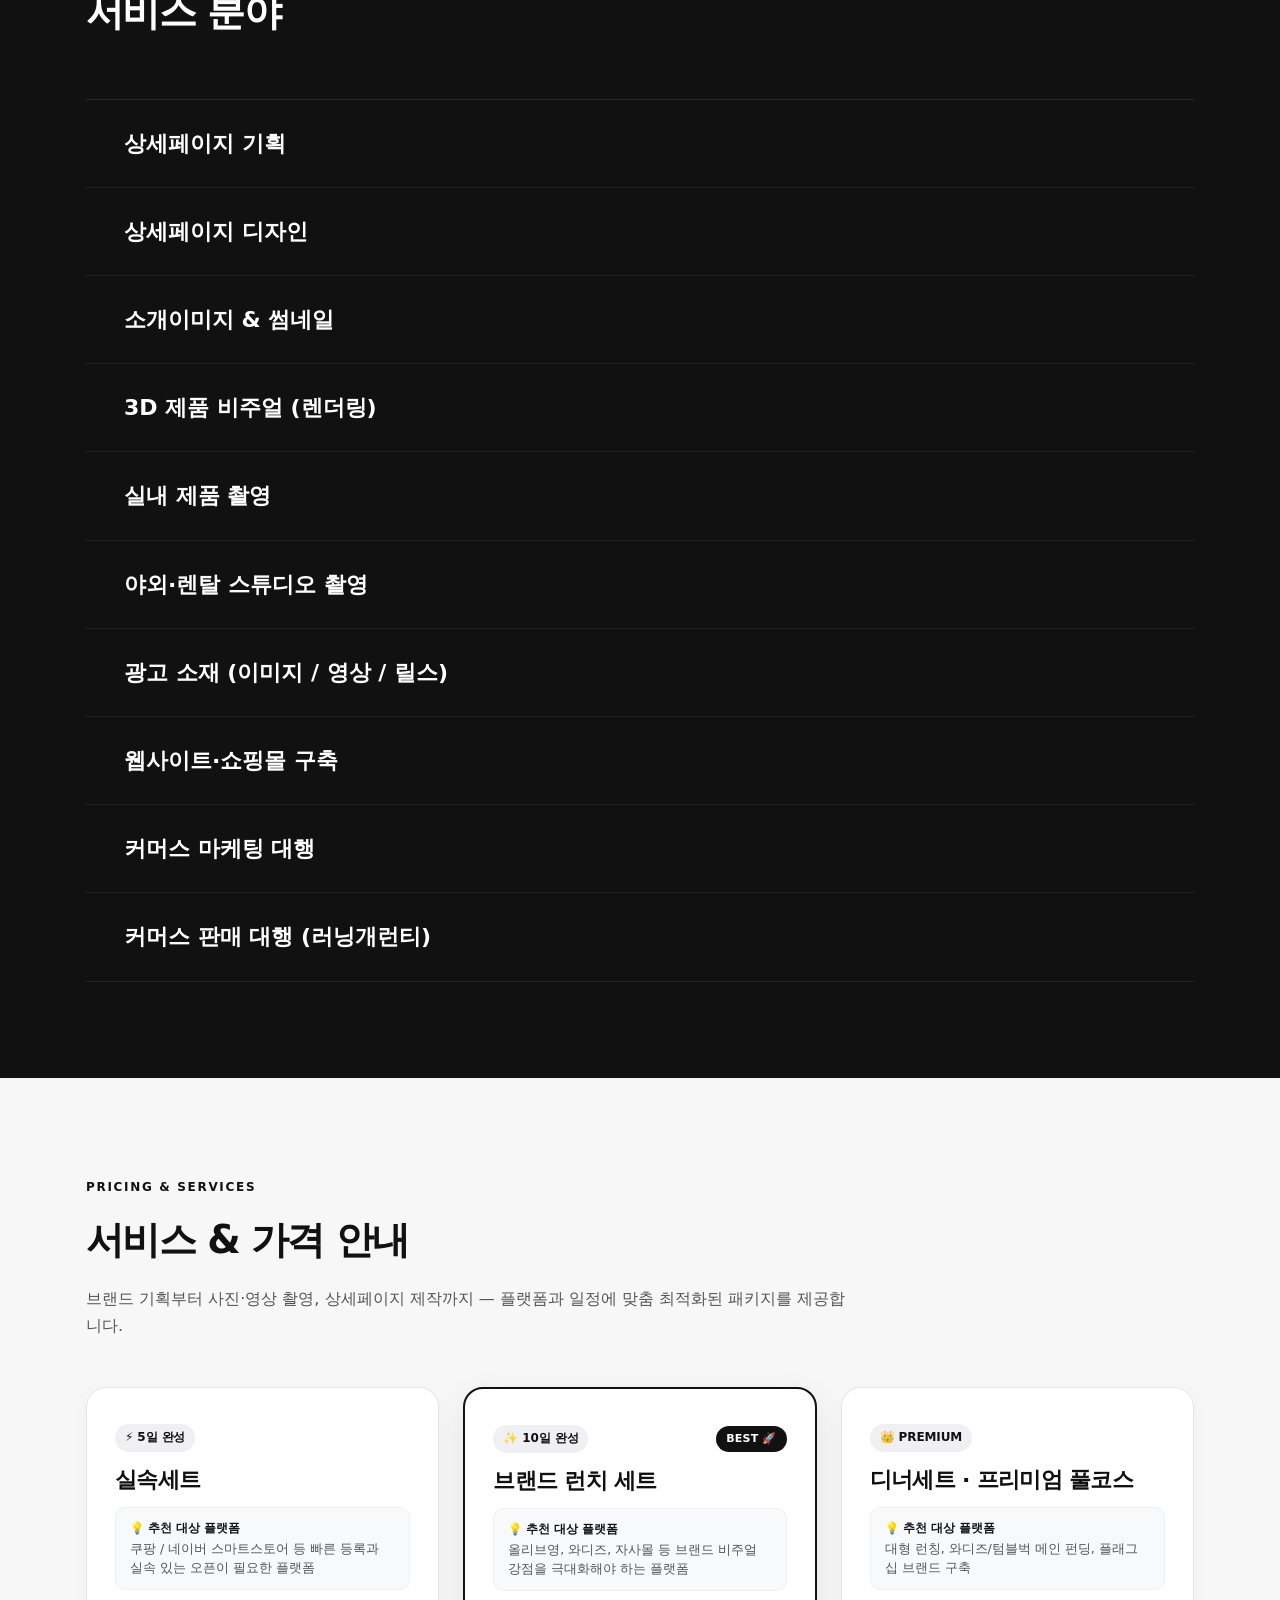
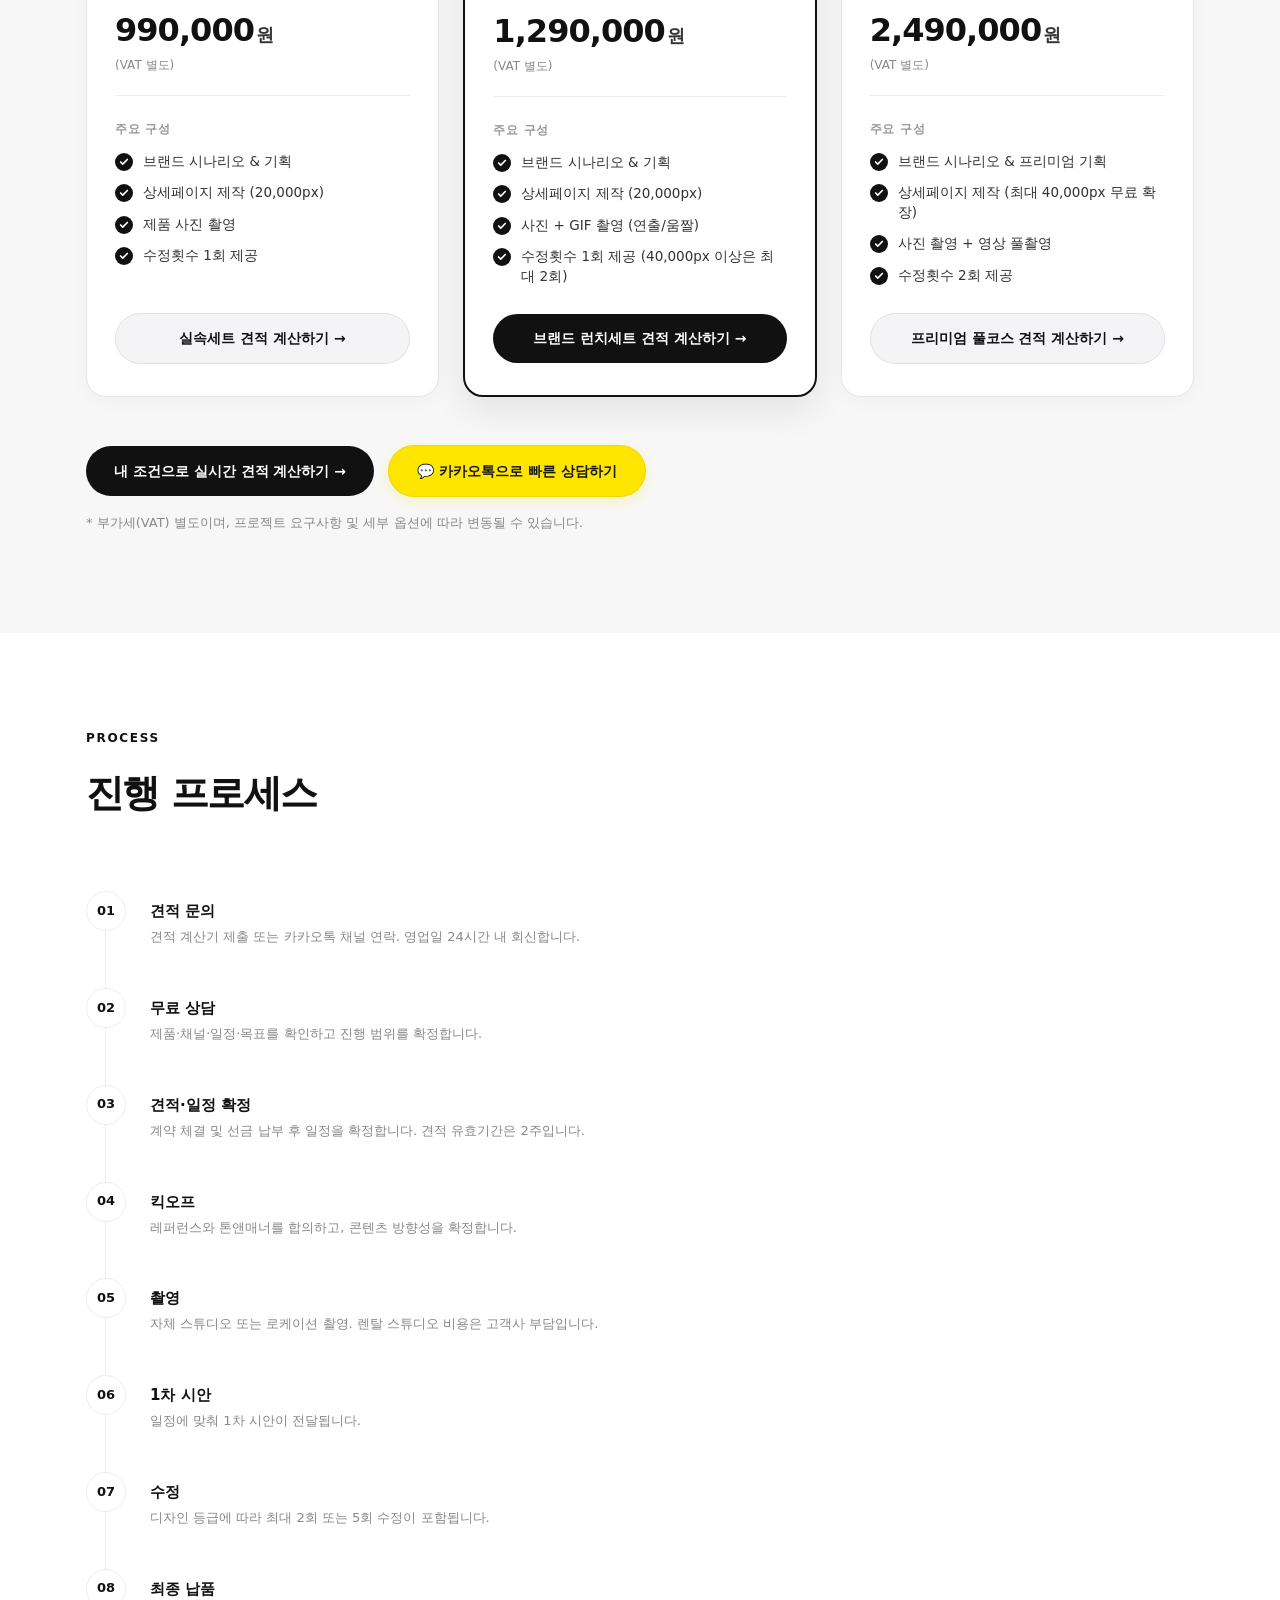
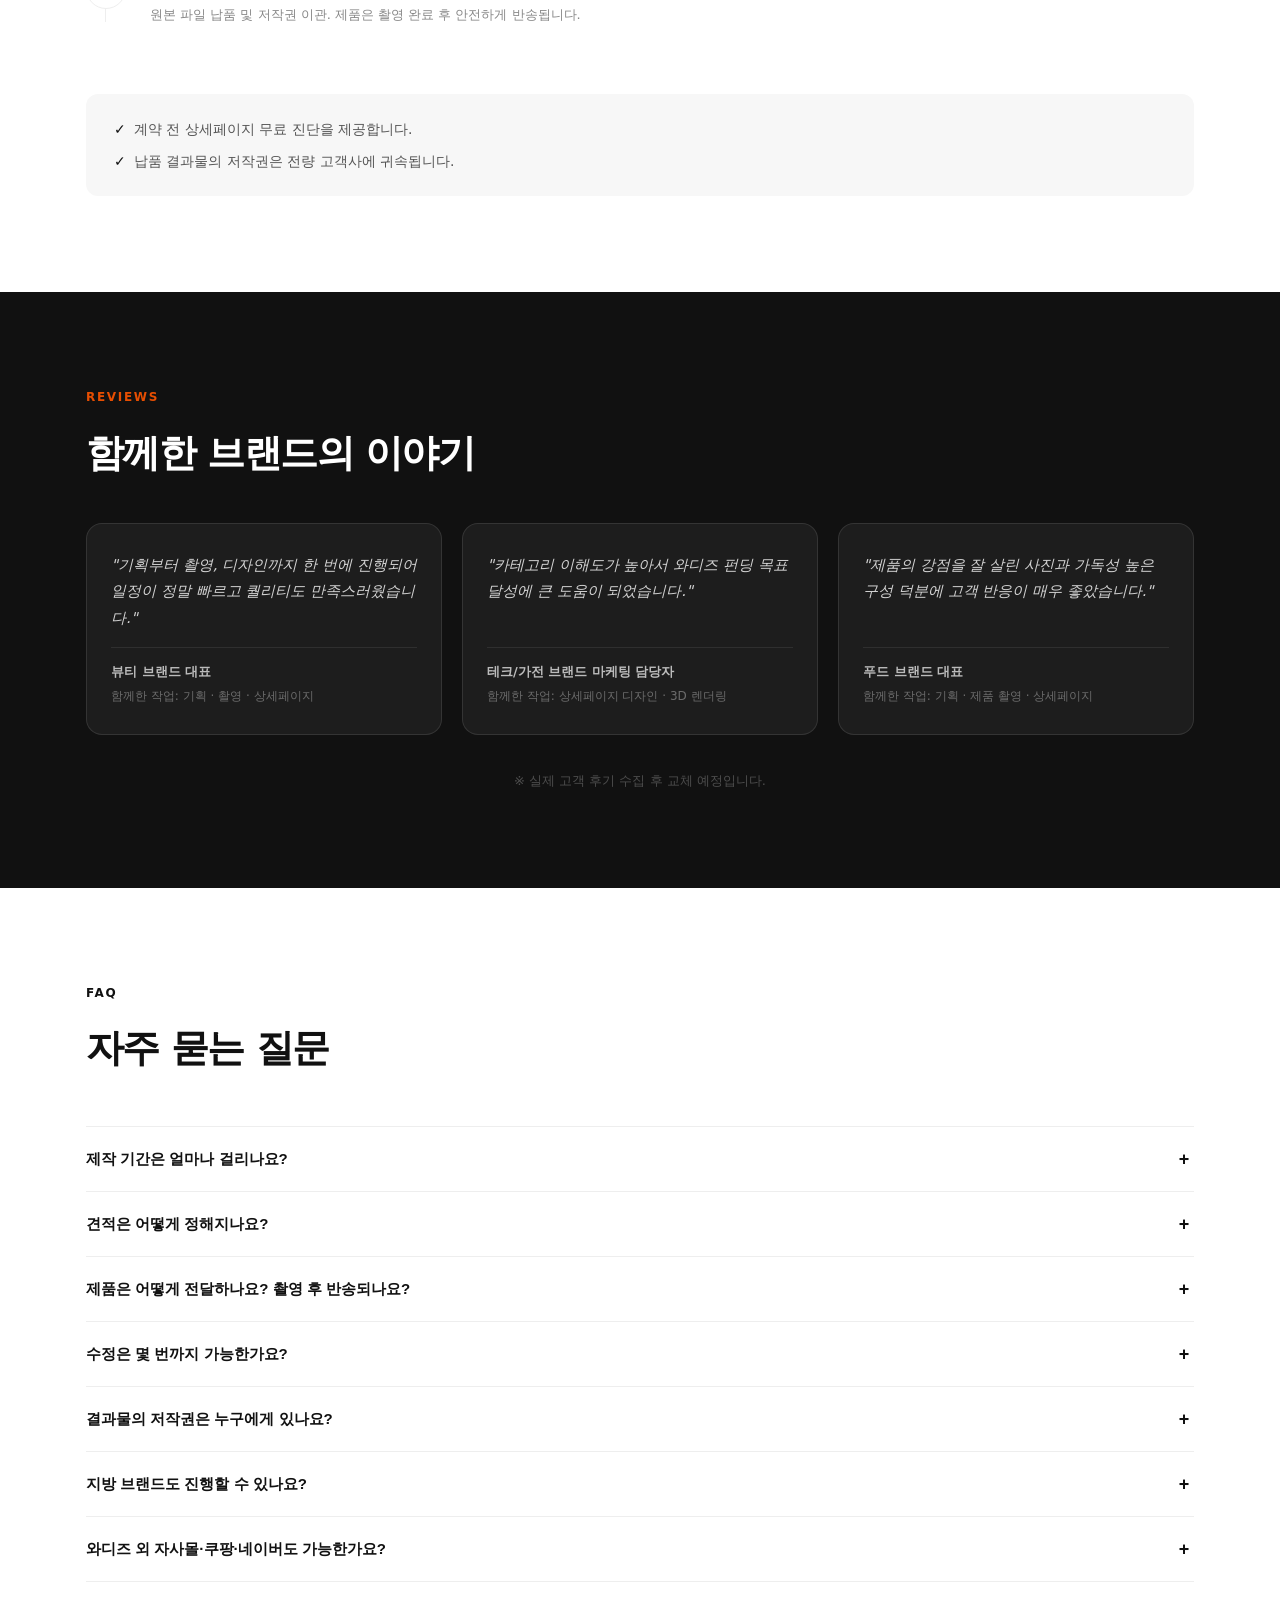
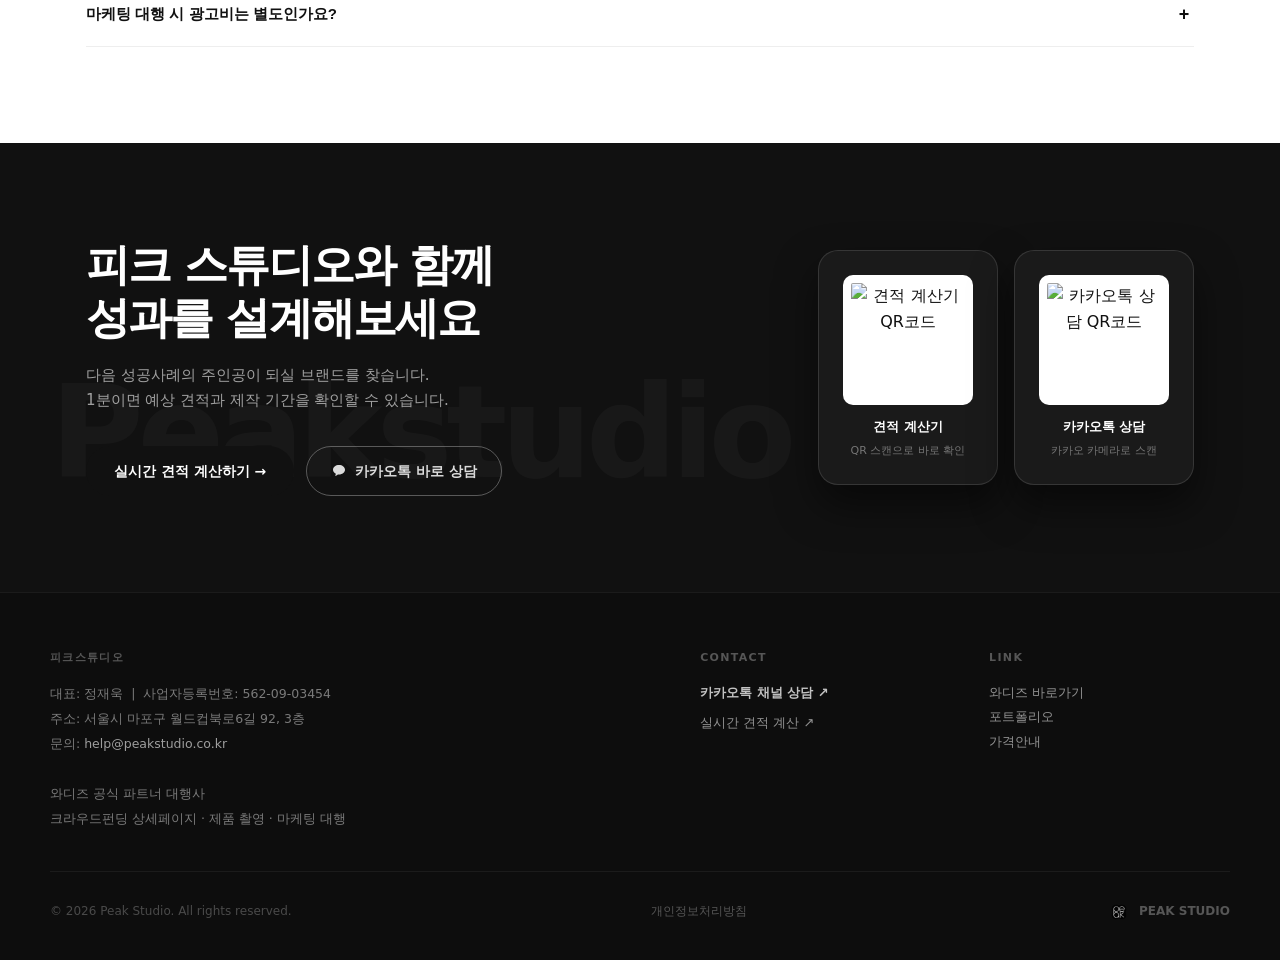
==== commit 44c599ac: "Update price subtext to (VAT 별도) for silsok and brand launch packages" ====
--- a/피크소개.html
+++ b/피크소개.html
@@ -2360,7 +2360,7 @@
             <div>
               <span class="pkg-price">990,000</span><span class="pkg-price-unit">원</span>
             </div>
-            <div class="pkg-price-sub">(VAT 별도 / 2만 픽셀 기준)</div>
+            <div class="pkg-price-sub">(VAT 별도)</div>
           </div>
           <div class="pkg-features-title">주요 구성</div>
           <ul class="pkg-features-list">
@@ -2401,7 +2401,7 @@
             <div>
               <span class="pkg-price">1,290,000</span><span class="pkg-price-unit">원</span>
             </div>
-            <div class="pkg-price-sub">(VAT 별도 / 2만 픽셀 기준)</div>
+            <div class="pkg-price-sub">(VAT 별도)</div>
           </div>
           <div class="pkg-features-title">주요 구성</div>
           <ul class="pkg-features-list">
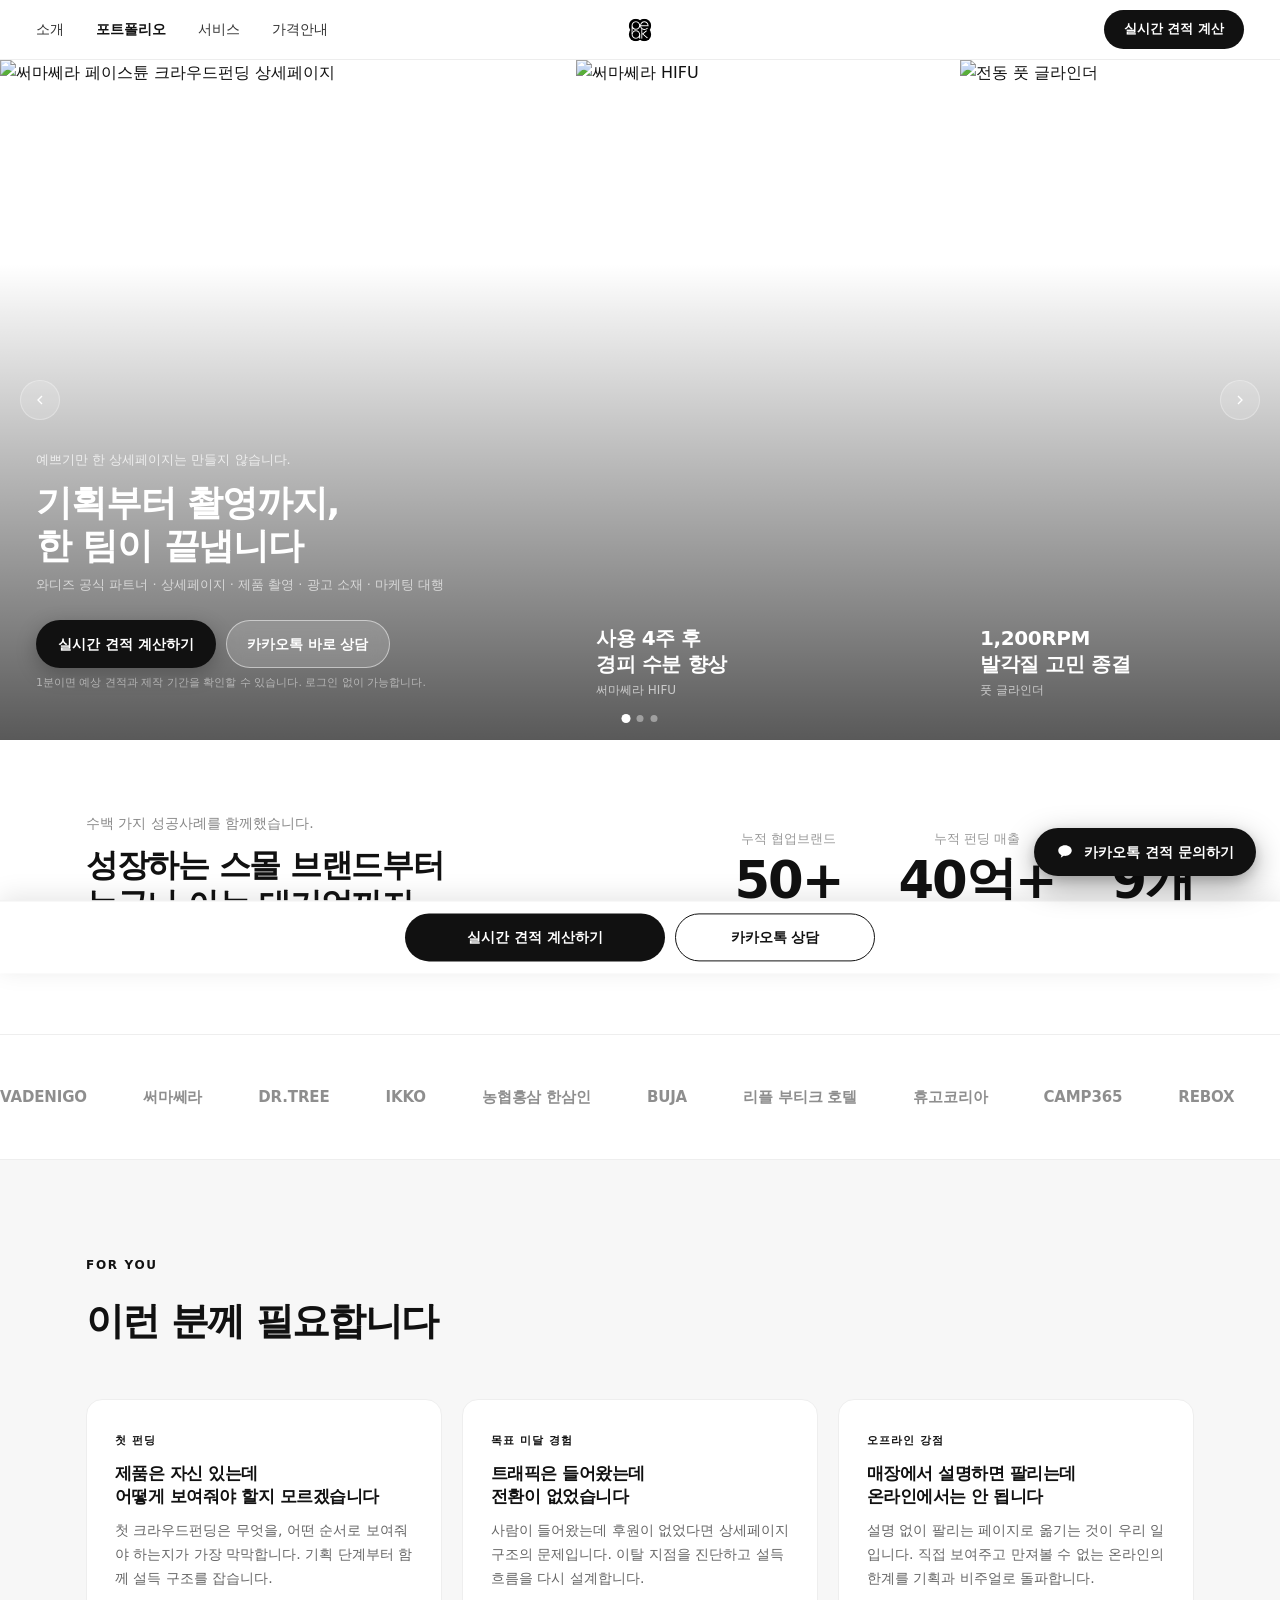
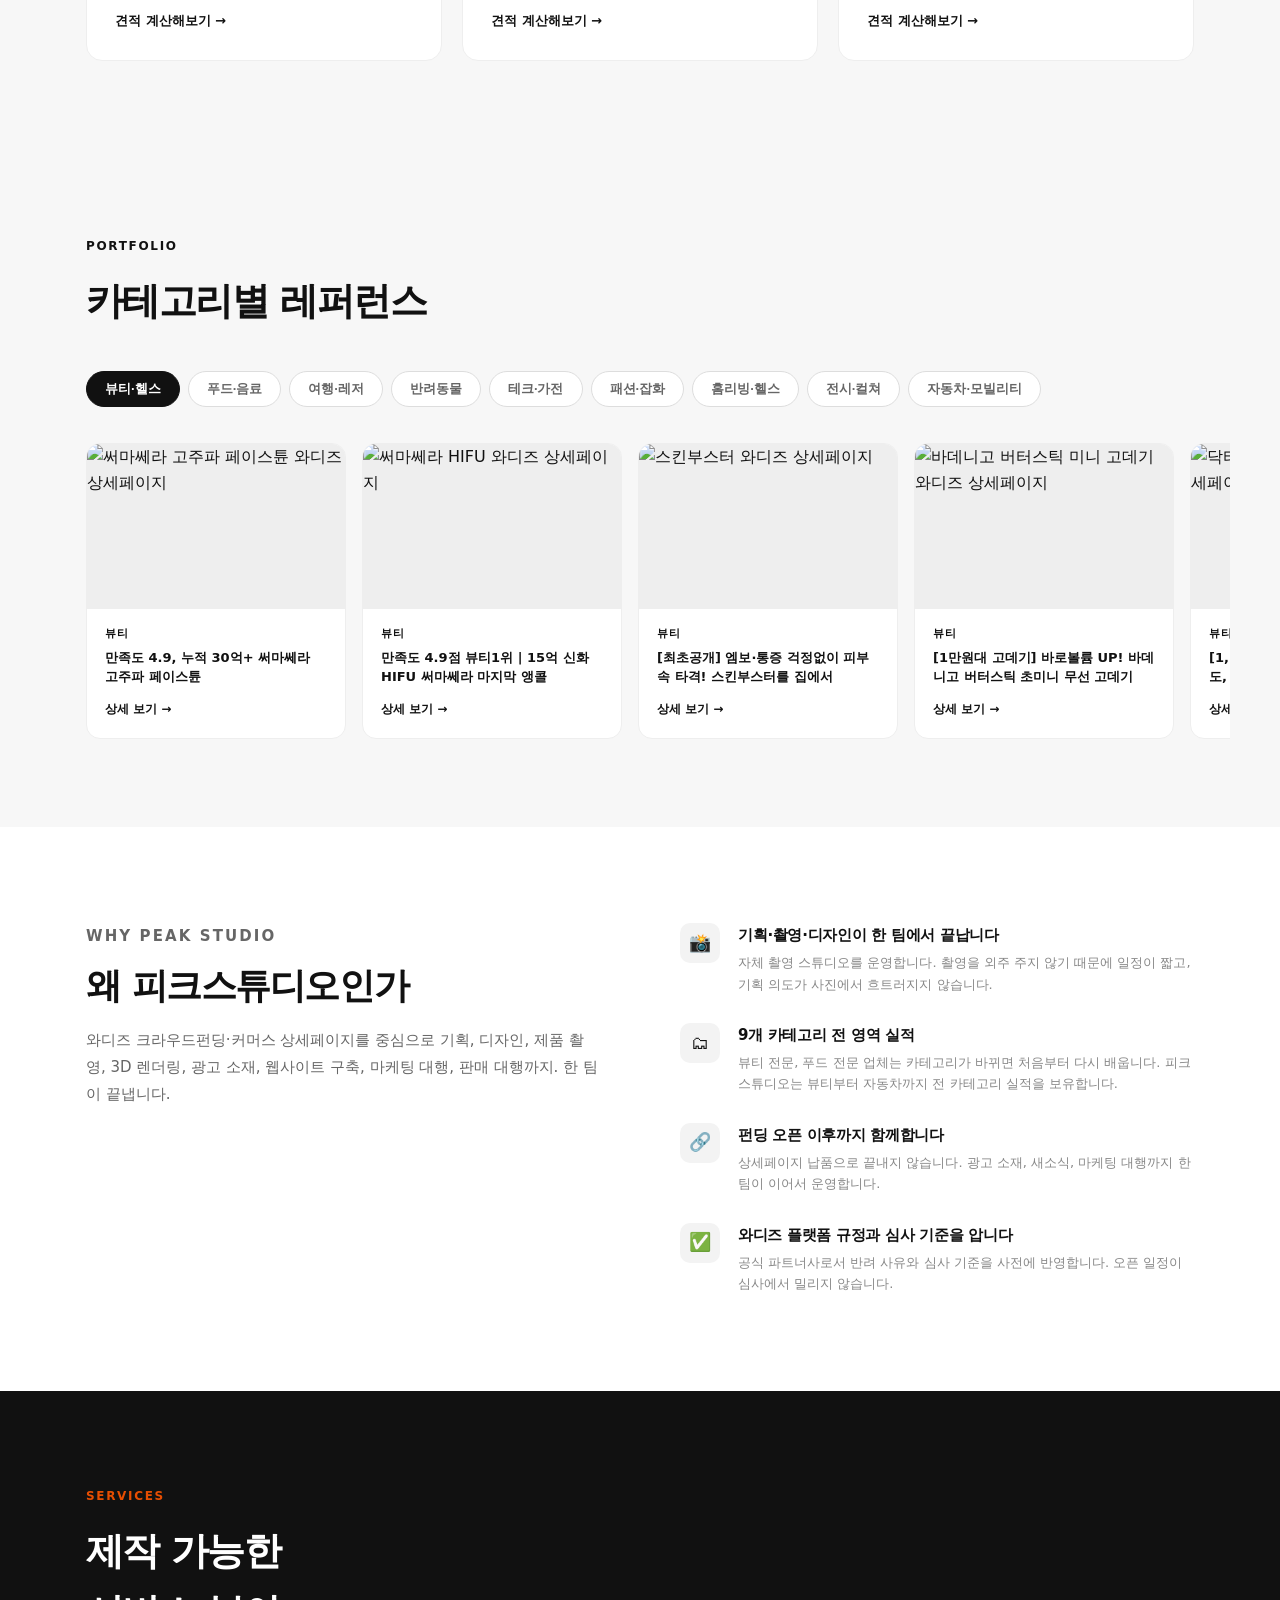
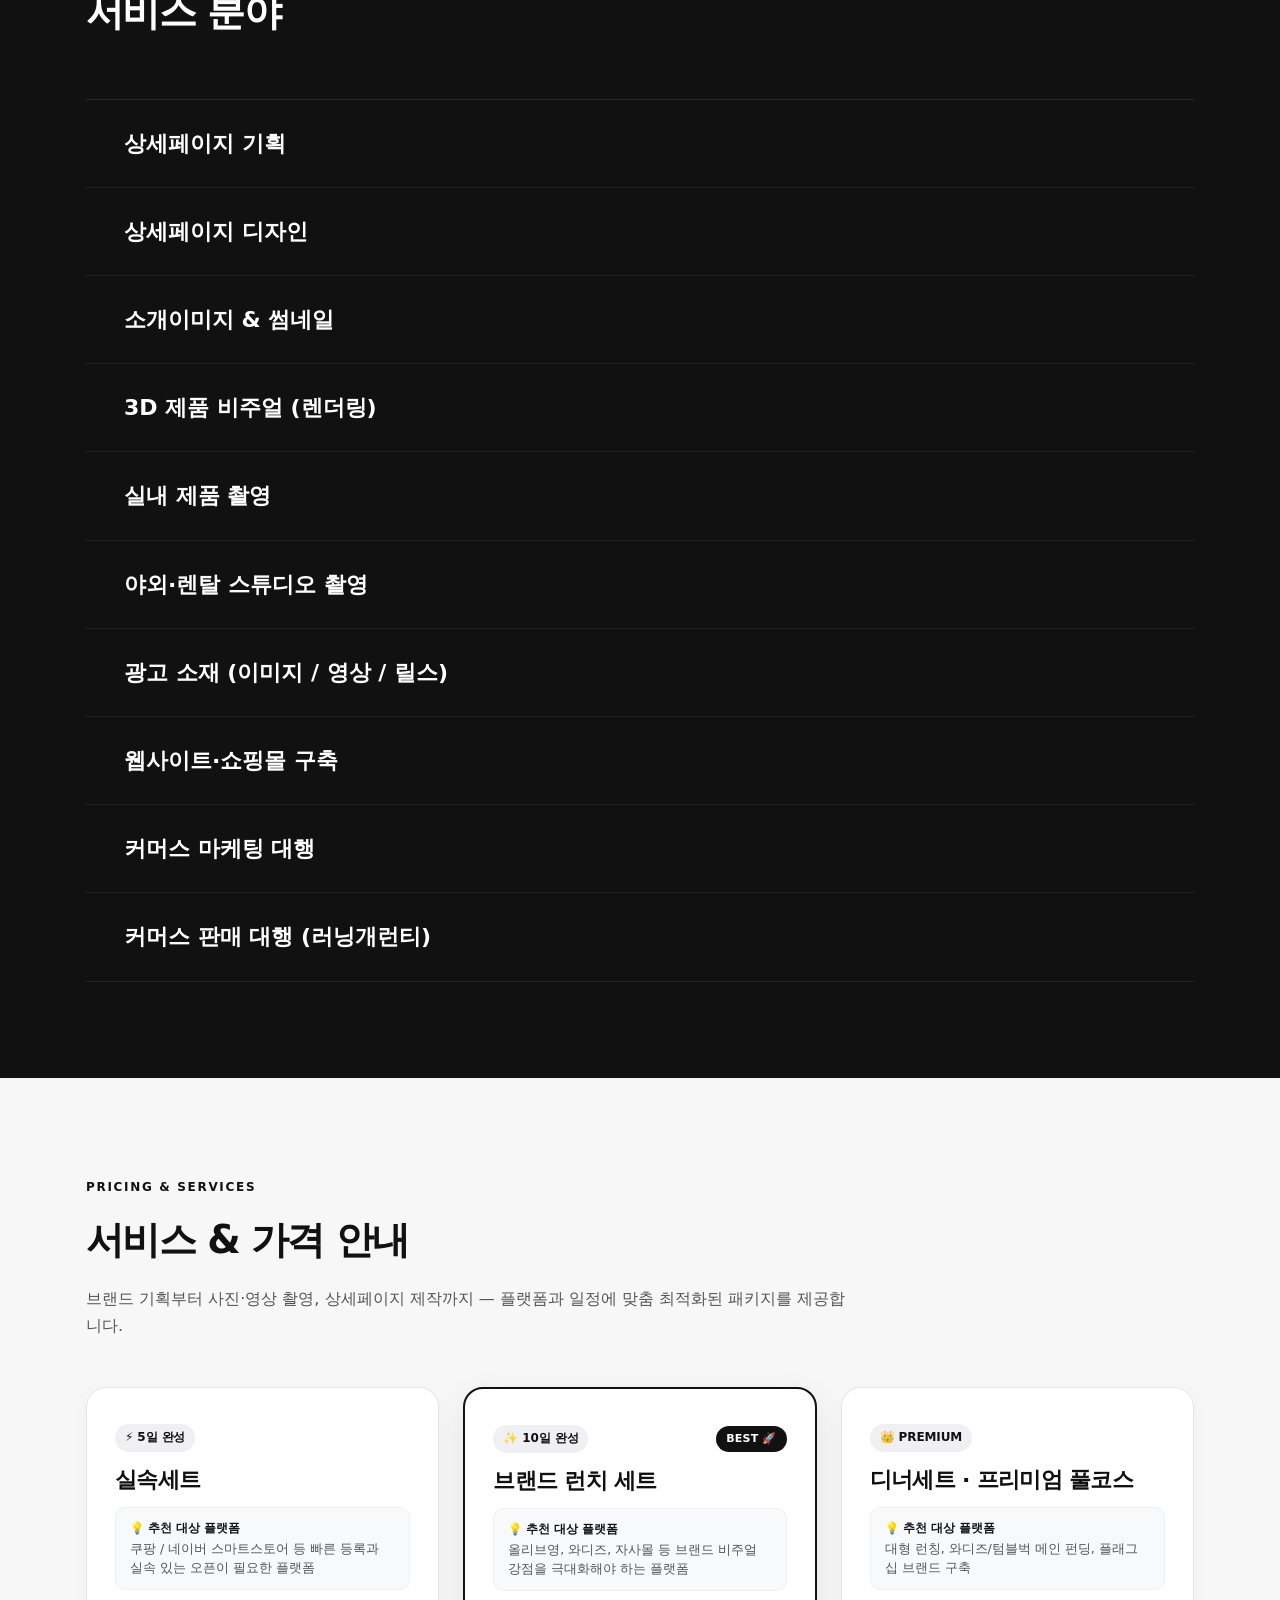
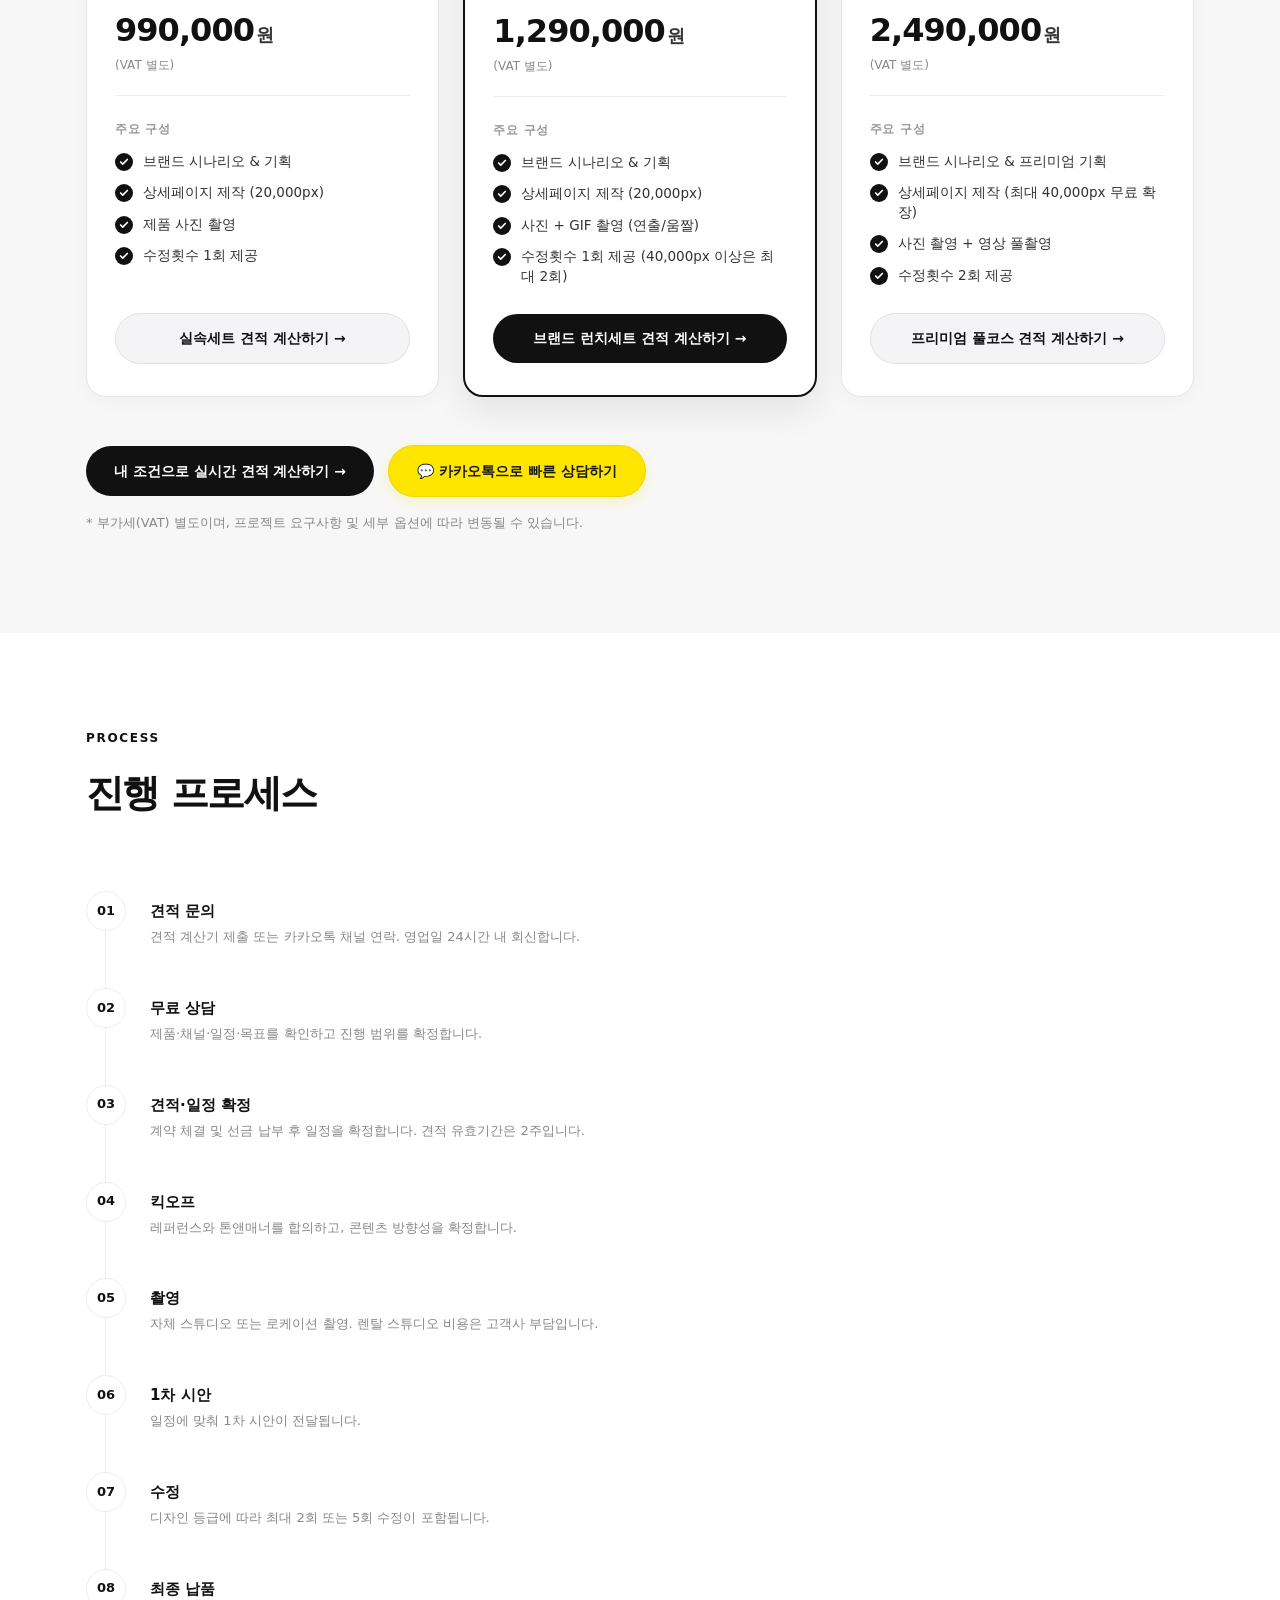
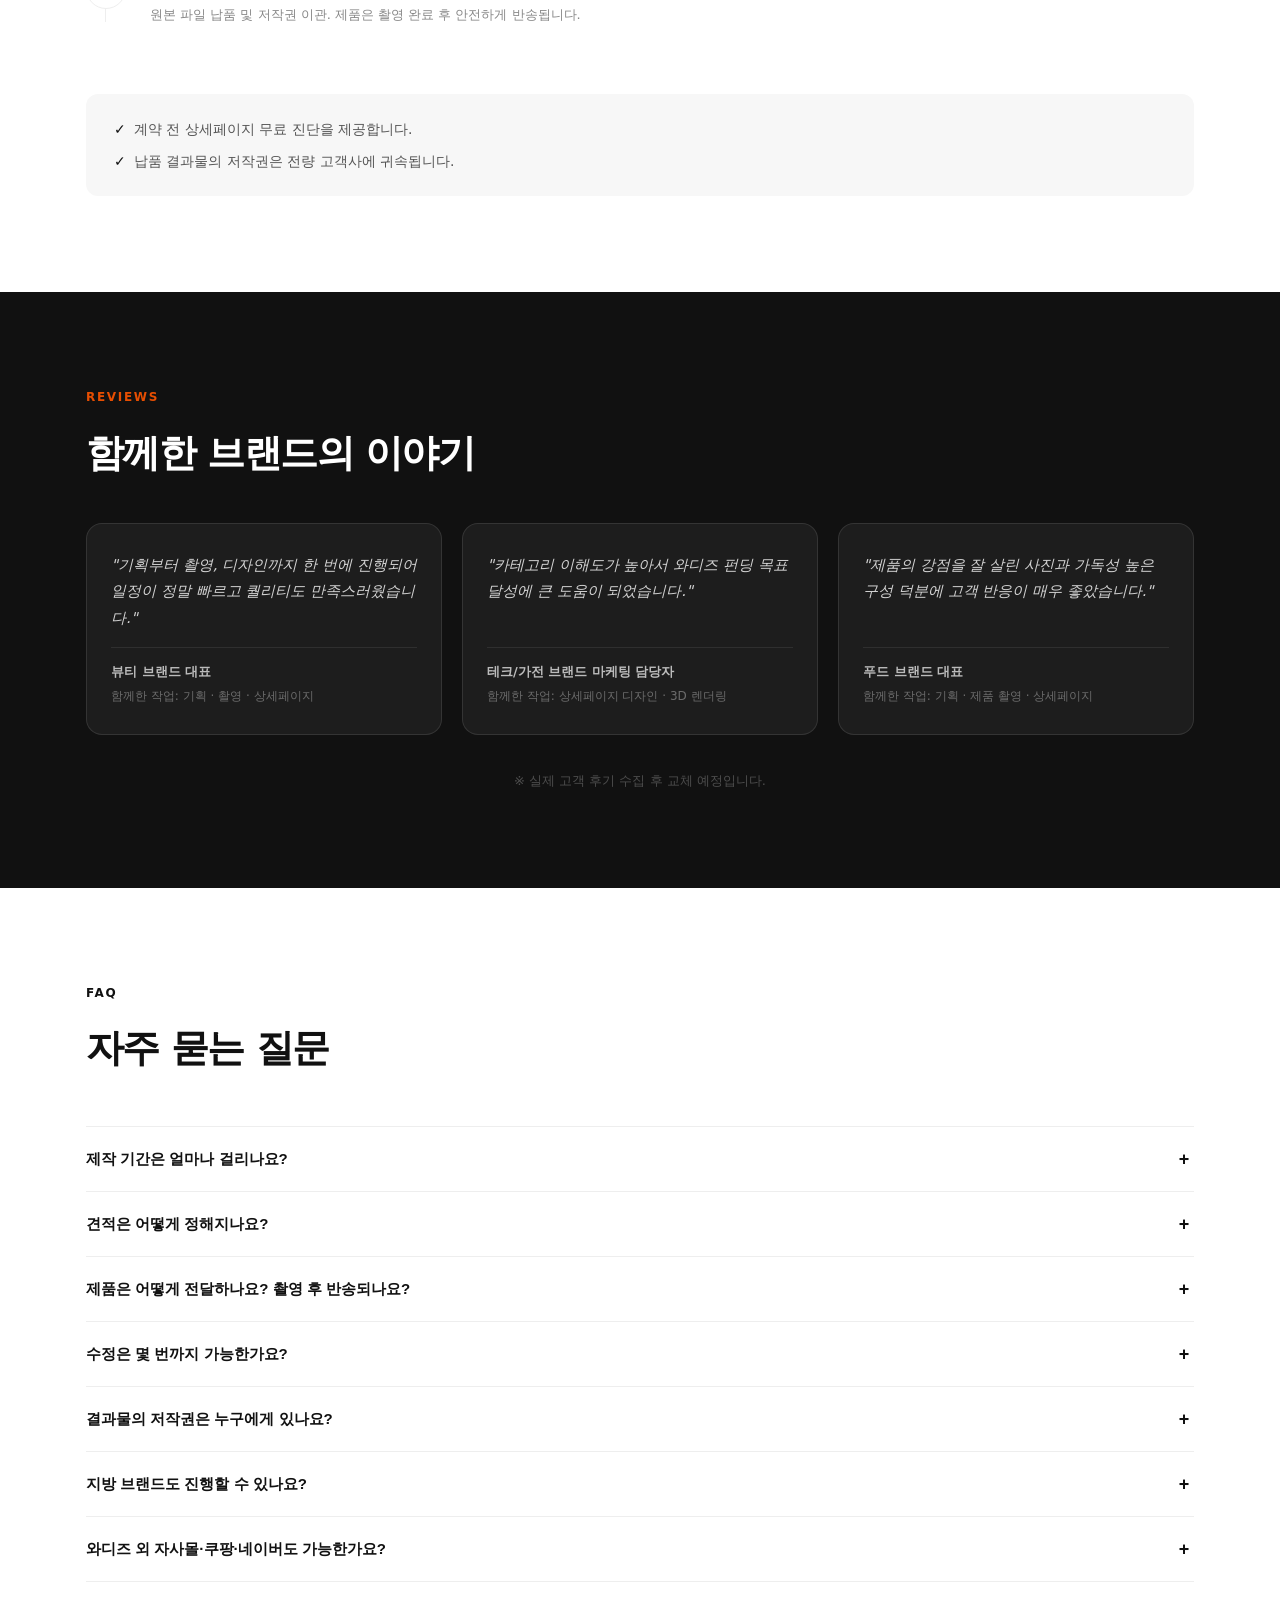
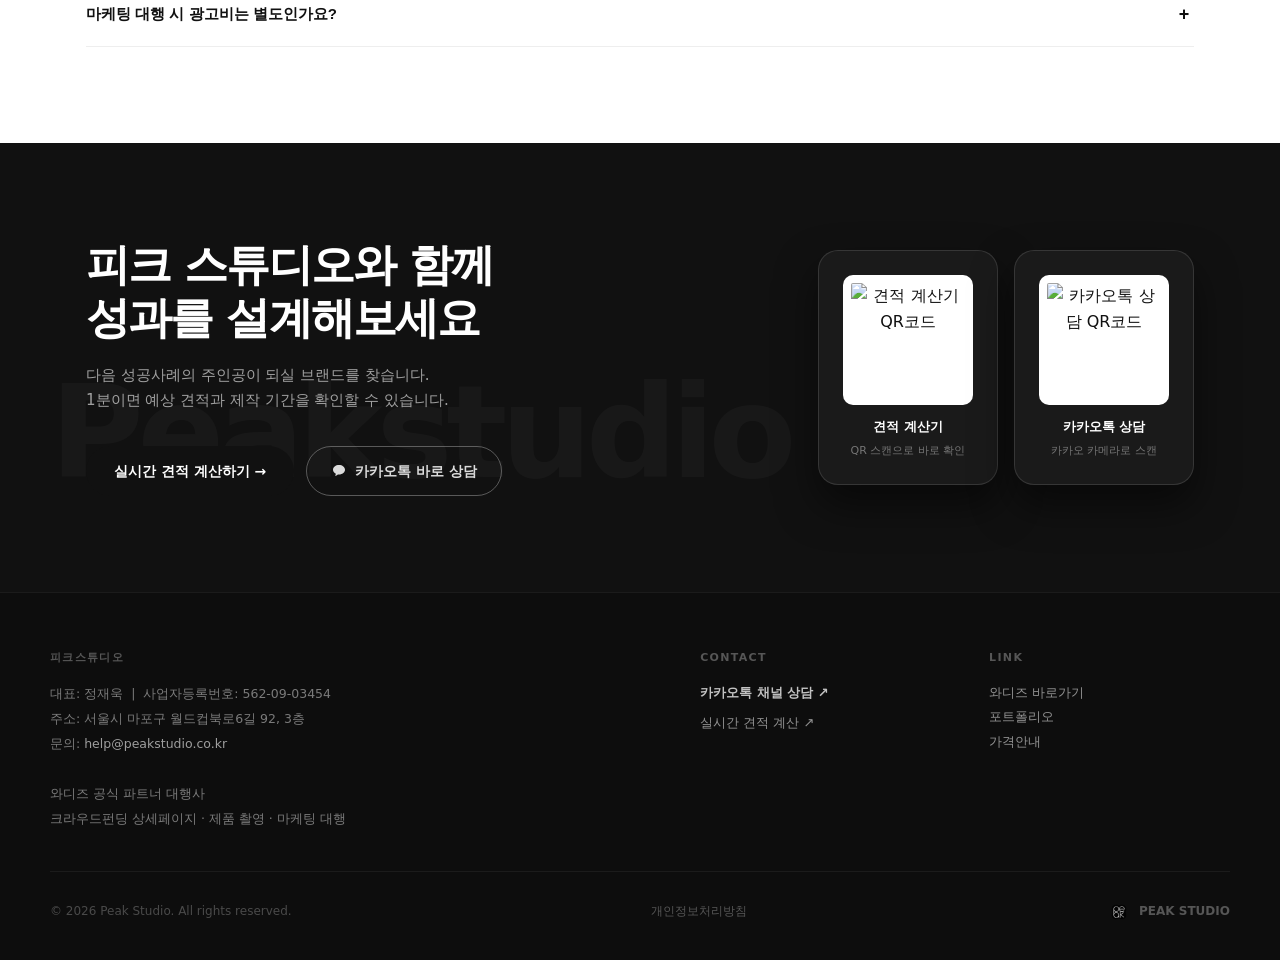
==== commit b2ff6828: "Add new portfolio references from Notion" ====
--- a/피크소개.html
+++ b/피크소개.html
@@ -1862,6 +1862,38 @@
               </div>
             </div>
             <div class="proj-card"
+              data-title="홈 스킨부스터 디바이스"
+              data-cat="뷰티"
+              data-results=""
+              data-scope=""
+              data-wadiz="https://www.wadiz.io/web/wcomingsoon/rwd/424419"
+              data-img="https://cdn-funding-public.wadiz.io/studio/images/2026/10/06/3cc7a61b-b0a9-4938-b466-3eae22296a67.jpeg"
+              tabindex="0" role="button" aria-label="홈 스킨부스터 디바이스 상세보기">
+              <img class="proj-card-img" src="https://cdn-funding-public.wadiz.io/studio/images/2026/10/06/3cc7a61b-b0a9-4938-b466-3eae22296a67.jpeg" alt="스킨부스터 와디즈 상세페이지" loading="lazy"/>
+              <div class="proj-card-body">
+                <div class="proj-card-cat">뷰티</div>
+                <div class="proj-card-title">[최초공개] 엠보·통증 걱정없이 피부 속 타격! 스킨부스터를 집에서</div>
+                <div class="proj-card-scope"></div>
+                <span class="proj-card-link">상세 보기 →</span>
+              </div>
+            </div>
+            <div class="proj-card"
+              data-title="바데니고 버터스틱 고데기"
+              data-cat="뷰티"
+              data-results=""
+              data-scope=""
+              data-wadiz="https://www.wadiz.kr/web/campaign/detail/406128"
+              data-img="https://cdn3.wadiz.kr/studio/images/2026/05/27/2d421b0f-ba51-4408-ad88-2003fece5cd5.jpeg"
+              tabindex="0" role="button" aria-label="바데니고 버터스틱 고데기 상세보기">
+              <img class="proj-card-img" src="https://cdn3.wadiz.kr/studio/images/2026/05/27/2d421b0f-ba51-4408-ad88-2003fece5cd5.jpeg" alt="바데니고 버터스틱 미니 고데기 와디즈 상세페이지" loading="lazy"/>
+              <div class="proj-card-body">
+                <div class="proj-card-cat">뷰티</div>
+                <div class="proj-card-title">[1만원대 고데기] 바로볼륨 UP! 바데니고 버터스틱 초미니 무선 고데기</div>
+                <div class="proj-card-scope"></div>
+                <span class="proj-card-link">상세 보기 →</span>
+              </div>
+            </div>
+            <div class="proj-card"
               data-title="닥터트리 발각질제거기"
               data-cat="뷰티"
               data-results=""
@@ -1902,6 +1934,38 @@
         <div class="cards-scroll">
           <div class="cards-track">
             <div class="proj-card"
+              data-title="리포셀 N큐샷"
+              data-cat="푸드"
+              data-results=""
+              data-scope=""
+              data-wadiz="https://www.wadiz.kr/web/wcomingsoon/rwd/411723"
+              data-img="https://cdn3.wadiz.kr/studio/images/2026/07/29/46165aca-6eb2-4ce6-8f4e-0f39d90d7323.jpeg"
+              tabindex="0" role="button" aria-label="리포셀 N큐샷 상세보기">
+              <img class="proj-card-img" src="https://cdn3.wadiz.kr/studio/images/2026/07/29/46165aca-6eb2-4ce6-8f4e-0f39d90d7323.jpeg" alt="리포셀 N큐샷 와디즈 상세페이지" loading="lazy"/>
+              <div class="proj-card-body">
+                <div class="proj-card-cat">푸드</div>
+                <div class="proj-card-title">[앵콜] 탈모약 고민이라면 득모 체질 개선부터 | 리포셀 N큐샷</div>
+                <div class="proj-card-scope"></div>
+                <span class="proj-card-link">상세 보기 →</span>
+              </div>
+            </div>
+            <div class="proj-card"
+              data-title="미홍 살균탁주 전통주"
+              data-cat="푸드"
+              data-results=""
+              data-scope=""
+              data-wadiz="https://www.wadiz.io/web/campaign/detail/398261"
+              data-img="https://cdn3.wadiz.kr/studio/images/2026/05/06/398af659-d7b9-4d3b-aff0-4199919231f1.jpeg"
+              tabindex="0" role="button" aria-label="미홍 전통주 상세보기">
+              <img class="proj-card-img" src="https://cdn3.wadiz.kr/studio/images/2026/05/06/398af659-d7b9-4d3b-aff0-4199919231f1.jpeg" alt="미홍 전통주 와디즈 상세페이지" loading="lazy"/>
+              <div class="proj-card-body">
+                <div class="proj-card-cat">푸드</div>
+                <div class="proj-card-title">[주류대상 수상] 이렇게 예쁜 전통주봤어? 파티, 선물할때 나는 미홍!</div>
+                <div class="proj-card-scope"></div>
+                <span class="proj-card-link">상세 보기 →</span>
+              </div>
+            </div>
+            <div class="proj-card"
               data-title="한삼인 천작환"
               data-cat="푸드"
               data-results=""
@@ -2022,6 +2086,22 @@
               </div>
             </div>
             <div class="proj-card"
+              data-title="애착웨건"
+              data-cat="여행레저"
+              data-results=""
+              data-scope=""
+              data-wadiz="https://www.wadiz.kr/web/campaign/detail/228078"
+              data-img="https://cdn3.wadiz.kr/studio/images/2025/05/27/1a1f7268-dd73-4b82-8cb1-48d5832efa8b.jpeg"
+              tabindex="0" role="button" aria-label="애착웨건 상세보기">
+              <img class="proj-card-img" src="https://cdn3.wadiz.kr/studio/images/2025/05/27/1a1f7268-dd73-4b82-8cb1-48d5832efa8b.jpeg" alt="애착웨건 와디즈 상세페이지" loading="lazy"/>
+              <div class="proj-card-body">
+                <div class="proj-card-cat">여행레저</div>
+                <div class="proj-card-title">[대형견, 다견 엄마아빠 필수템] 120kg도 문제없는 애착웨건 등장!</div>
+                <div class="proj-card-scope"></div>
+                <span class="proj-card-link">상세 보기 →</span>
+              </div>
+            </div>
+            <div class="proj-card"
               data-title="리박스 혁신장작"
               data-cat="여행레저"
               data-results=""
@@ -2086,6 +2166,22 @@
               </div>
             </div>
             <div class="proj-card"
+              data-title="바데니고 에어허그 쿨"
+              data-cat="테크가전"
+              data-results=""
+              data-scope=""
+              data-wadiz="https://www.wadiz.kr/web/campaign/detail/396755"
+              data-img="https://cdn3.wadiz.kr/studio/images/2026/05/04/a18b9236-1e42-462b-8d2c-34d01644a5ff.jpeg"
+              tabindex="0" role="button" aria-label="바데니고 에어허그 쿨 상세보기">
+              <img class="proj-card-img" src="https://cdn3.wadiz.kr/studio/images/2026/05/04/a18b9236-1e42-462b-8d2c-34d01644a5ff.jpeg" alt="바데니고 에어허그 쿨 와디즈 상세페이지" loading="lazy"/>
+              <div class="proj-card-body">
+                <div class="proj-card-cat">테크가전</div>
+                <div class="proj-card-title">여기 얼음동굴 아니죠? | 부드럽지만 소름 돋게 시원한 손풍기 등장!</div>
+                <div class="proj-card-scope"></div>
+                <span class="proj-card-link">상세 보기 →</span>
+              </div>
+            </div>
+            <div class="proj-card"
               data-title="무소음 두유제조기"
               data-cat="테크가전"
               data-results=""
@@ -2101,6 +2197,22 @@
                 <span class="proj-card-link">상세 보기 →</span>
               </div>
             </div>
+            <div class="proj-card"
+              data-title="에어핏 보이스 서큘레이터"
+              data-cat="테크가전"
+              data-results=""
+              data-scope=""
+              data-wadiz="https://www.wadiz.io/web/campaign/detail/410148"
+              data-img="https://cdn3.wadiz.kr/studio/images/2026/07/01/1c4a802c-6175-4d5f-b1d8-29cc0b04a0bf.jpeg"
+              tabindex="0" role="button" aria-label="에어핏 보이스 서큘레이터 상세보기">
+              <img class="proj-card-img" src="https://cdn3.wadiz.kr/studio/images/2026/07/01/1c4a802c-6175-4d5f-b1d8-29cc0b04a0bf.jpeg" alt="에어핏 보이스 서큘레이터 와디즈 상세페이지" loading="lazy"/>
+              <div class="proj-card-body">
+                <div class="proj-card-cat">테크가전</div>
+                <div class="proj-card-title">[8만원대] 환기안되는장마철 서큘레이터로 냉방비 잡고 공기순환까지 에어핏</div>
+                <div class="proj-card-scope"></div>
+                <span class="proj-card-link">상세 보기 →</span>
+              </div>
+            </div>
           </div>
         </div>
       </div>
@@ -2126,6 +2238,22 @@
               </div>
             </div>
             <div class="proj-card"
+              data-title="VS-011 선글라스"
+              data-cat="패션잡화"
+              data-results=""
+              data-scope=""
+              data-wadiz="https://www.wadiz.kr/web/wcomingsoon/rwd/395220"
+              data-img="https://cdn3.wadiz.kr/studio/images/2026/03/10/b34d88ef-8787-4855-ad75-ece6589ac29e.jpeg"
+              tabindex="0" role="button" aria-label="VS-011 선글라스 상세보기">
+              <img class="proj-card-img" src="https://cdn3.wadiz.kr/studio/images/2026/03/10/b34d88ef-8787-4855-ad75-ece6589ac29e.jpeg" alt="VS-011 선글라스 와디즈 상세페이지" loading="lazy"/>
+              <div class="proj-card-body">
+                <div class="proj-card-cat">패션잡화</div>
+                <div class="proj-card-title">4만원대ㅣ눈부심과 가격거품 삭제. 선명함과 퀄리티만 남겼어요 VS-011</div>
+                <div class="proj-card-scope"></div>
+                <span class="proj-card-link">상세 보기 →</span>
+              </div>
+            </div>
+            <div class="proj-card"
               data-title="코럴리프 가방"
               data-cat="패션잡화"
               data-results=""
@@ -2141,22 +2269,6 @@
                 <span class="proj-card-link">상세 보기 →</span>
               </div>
             </div>
-            <div class="proj-card"
-              data-title="VS-011 선글라스"
-              data-cat="패션잡화"
-              data-results=""
-              data-scope=""
-              data-wadiz="https://www.wadiz.kr/web/wcomingsoon/rwd/395220"
-              data-img="https://cdn3.wadiz.kr/studio/images/2026/03/10/b34d88ef-8787-4855-ad75-ece6589ac29e.jpeg"
-              tabindex="0" role="button" aria-label="VS-011 선글라스 상세보기">
-              <img class="proj-card-img" src="https://cdn3.wadiz.kr/studio/images/2026/03/10/b34d88ef-8787-4855-ad75-ece6589ac29e.jpeg" alt="VS-011 선글라스 와디즈 상세페이지" loading="lazy"/>
-              <div class="proj-card-body">
-                <div class="proj-card-cat">패션잡화</div>
-                <div class="proj-card-title">4만원대ㅣ눈부심과 가격거품 삭제. 선명함과 퀄리티만 남겼어요 VS-011</div>
-                <div class="proj-card-scope"></div>
-                <span class="proj-card-link">상세 보기 →</span>
-              </div>
-            </div>
           </div>
         </div>
       </div>
@@ -2166,6 +2278,22 @@
         <div class="cards-scroll">
           <div class="cards-track">
             <div class="proj-card"
+              data-title="하이퍼케어 산후 회복 디바이스"
+              data-cat="홈리빙"
+              data-results=""
+              data-scope=""
+              data-wadiz="https://www.wadiz.io/web/campaign/detail/398959"
+              data-img="https://cdn3.wadiz.kr/studio/images/2026/04/27/f95e29ba-7a39-47ee-a1bd-23f040ef0d49.jpeg"
+              tabindex="0" role="button" aria-label="하이퍼케어 산후 회복 디바이스 상세보기">
+              <img class="proj-card-img" src="https://cdn3.wadiz.kr/studio/images/2026/04/27/f95e29ba-7a39-47ee-a1bd-23f040ef0d49.jpeg" alt="하이퍼케어 산후 회복 디바이스 와디즈 상세페이지" loading="lazy"/>
+              <div class="proj-card-body">
+                <div class="proj-card-cat">홈리빙</div>
+                <div class="proj-card-title">강남 조리원의 VIP 케어를 집에서 [프리미엄 산후 회복 디바이스]</div>
+                <div class="proj-card-scope"></div>
+                <span class="proj-card-link">상세 보기 →</span>
+              </div>
+            </div>
+            <div class="proj-card"
               data-title="탄다 사이클"
               data-cat="홈리빙"
               data-results=""
@@ -2182,6 +2310,22 @@
               </div>
             </div>
             <div class="proj-card"
+              data-title="탄다 사이클 홈트"
+              data-cat="홈리빙"
+              data-results=""
+              data-scope=""
+              data-wadiz="https://www.wadiz.kr/web/campaign/detail/383991"
+              data-img="https://cdn3.wadiz.kr/studio/images/2025/12/15/aa84a356-d6cb-4e1b-9782-98783b113b83.jpeg"
+              tabindex="0" role="button" aria-label="탄다 사이클 홈트 상세보기">
+              <img class="proj-card-img" src="https://cdn3.wadiz.kr/studio/images/2025/12/15/aa84a356-d6cb-4e1b-9782-98783b113b83.jpeg" alt="탄다 사이클 실내 홈트 와디즈 상세페이지" loading="lazy"/>
+              <div class="proj-card-body">
+                <div class="proj-card-cat">홈리빙</div>
+                <div class="proj-card-title">[탄다 사이클] 저소음! 컴팩트 사이즈! 칼로리 삭제! 땀샘 폭발 홈트</div>
+                <div class="proj-card-scope"></div>
+                <span class="proj-card-link">상세 보기 →</span>
+              </div>
+            </div>
+            <div class="proj-card"
               data-title="메리노울 양모매트"
               data-cat="홈리빙"
               data-results=""
@@ -2229,6 +2373,38 @@
       <div class="cat-panel" id="cat-auto" role="tabpanel">
         <div class="cards-scroll">
           <div class="cards-track">
+            <div class="proj-card"
+              data-title="파인드라이브 시네마"
+              data-cat="자동차·모빌리티"
+              data-results=""
+              data-scope=""
+              data-wadiz="https://www.wadiz.io/web/campaign/detail/408890"
+              data-img="https://cdn3.wadiz.kr/studio/images/2026/06/14/211805e8-7811-48cc-a659-d3fd366880a7.jpeg"
+              tabindex="0" role="button" aria-label="파인드라이브 시네마 상세보기">
+              <img class="proj-card-img" src="https://cdn3.wadiz.kr/studio/images/2026/06/14/211805e8-7811-48cc-a659-d3fd366880a7.jpeg" alt="파인드라이브 시네마 와디즈 상세페이지" loading="lazy"/>
+              <div class="proj-card-body">
+                <div class="proj-card-cat">자동차·모빌리티</div>
+                <div class="proj-card-title">이거 하나면 X플릭스에 너튜브까지? 내차를 스마트TV로, CINEMA</div>
+                <div class="proj-card-scope"></div>
+                <span class="proj-card-link">상세 보기 →</span>
+              </div>
+            </div>
+            <div class="proj-card"
+              data-title="코모바이크 울트라9"
+              data-cat="자동차·모빌리티"
+              data-results=""
+              data-scope=""
+              data-wadiz="https://www.wadiz.kr/web/campaign/detail/405861"
+              data-img="https://cdn3.wadiz.kr/studio/images/2026/06/05/431ec662-88b1-4db4-bfac-bdc23bb52b2b.jpeg"
+              tabindex="0" role="button" aria-label="코모바이크 울트라9 상세보기">
+              <img class="proj-card-img" src="https://cdn3.wadiz.kr/studio/images/2026/06/05/431ec662-88b1-4db4-bfac-bdc23bb52b2b.jpeg" alt="코모바이크 울트라9 전기자전거 와디즈 상세페이지" loading="lazy"/>
+              <div class="proj-card-body">
+                <div class="proj-card-cat">자동차·모빌리티</div>
+                <div class="proj-card-title">[풀스펙 끝판왕 전기자전거] 코모바이크 울트라9 출시!</div>
+                <div class="proj-card-scope"></div>
+                <span class="proj-card-link">상세 보기 →</span>
+              </div>
+            </div>
             <div class="proj-card"
               data-title="연비상승 첨가제"
               data-cat="자동차·모빌리티"
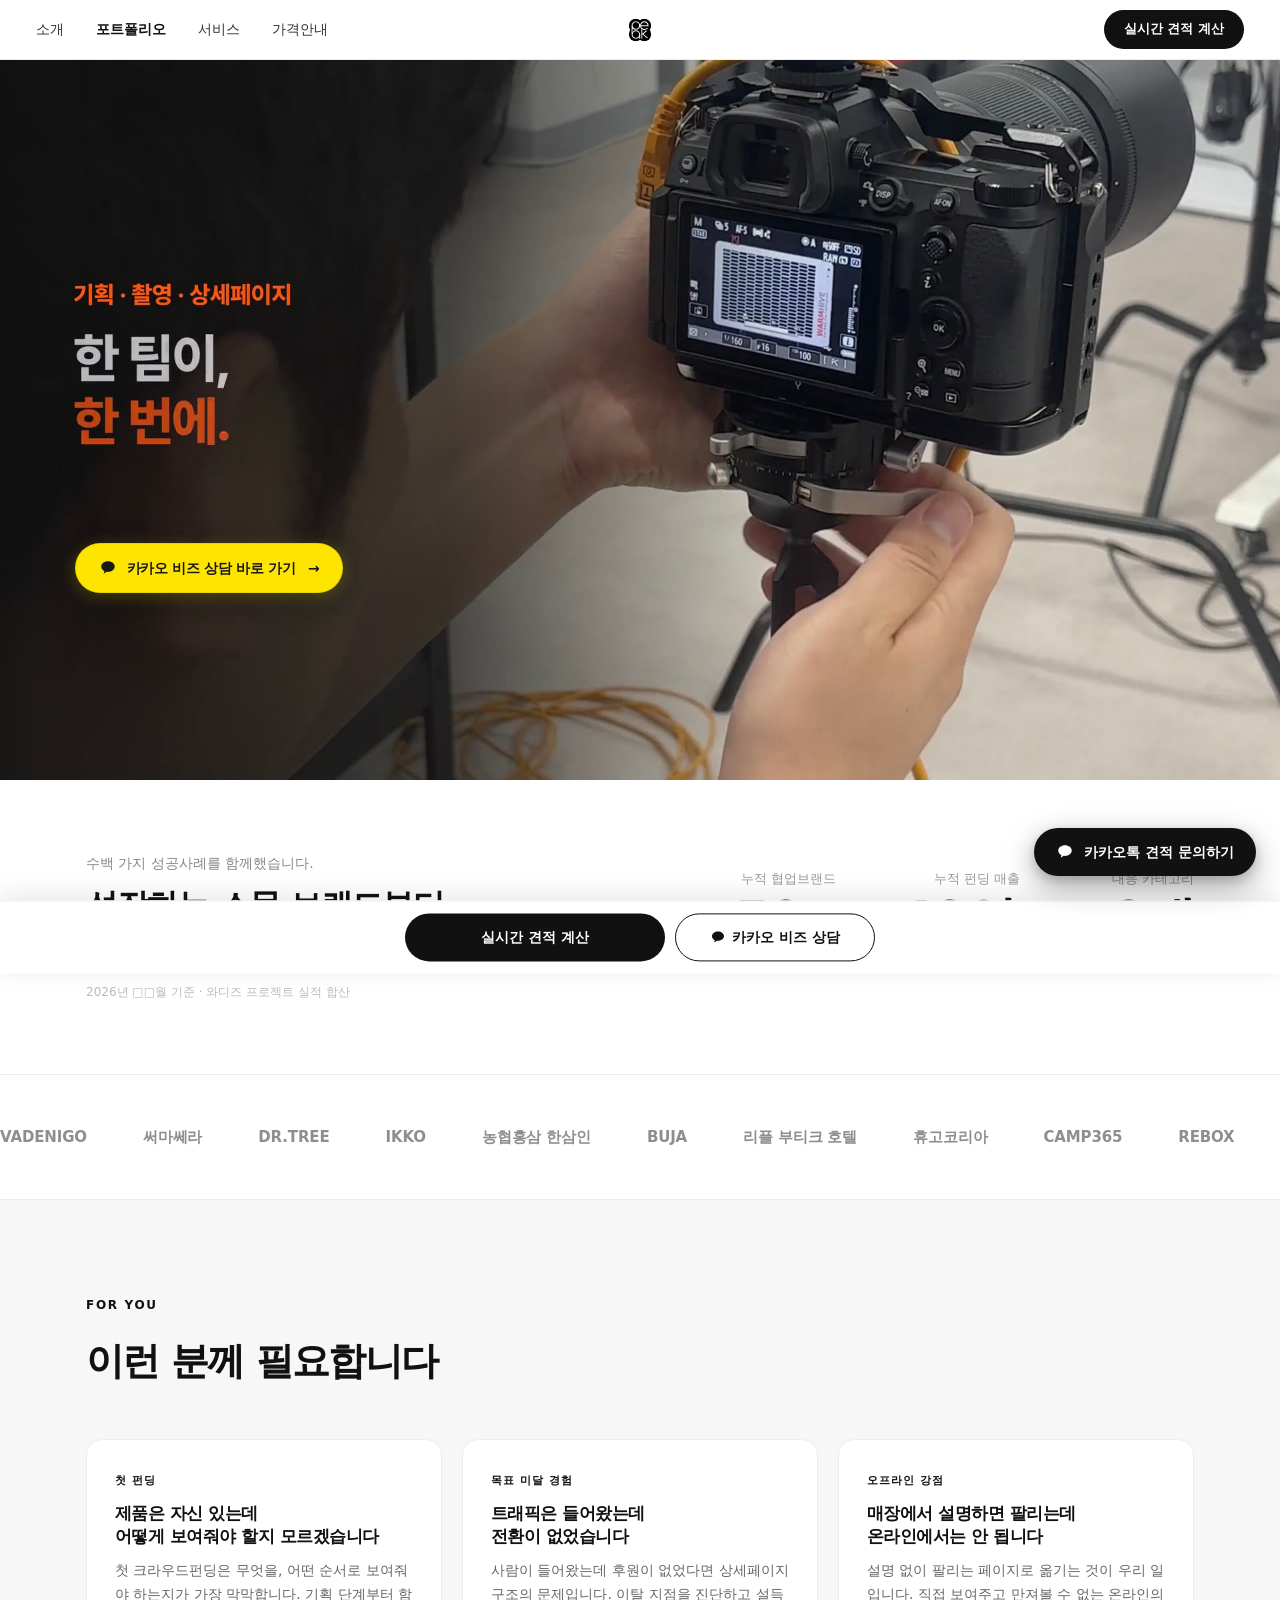
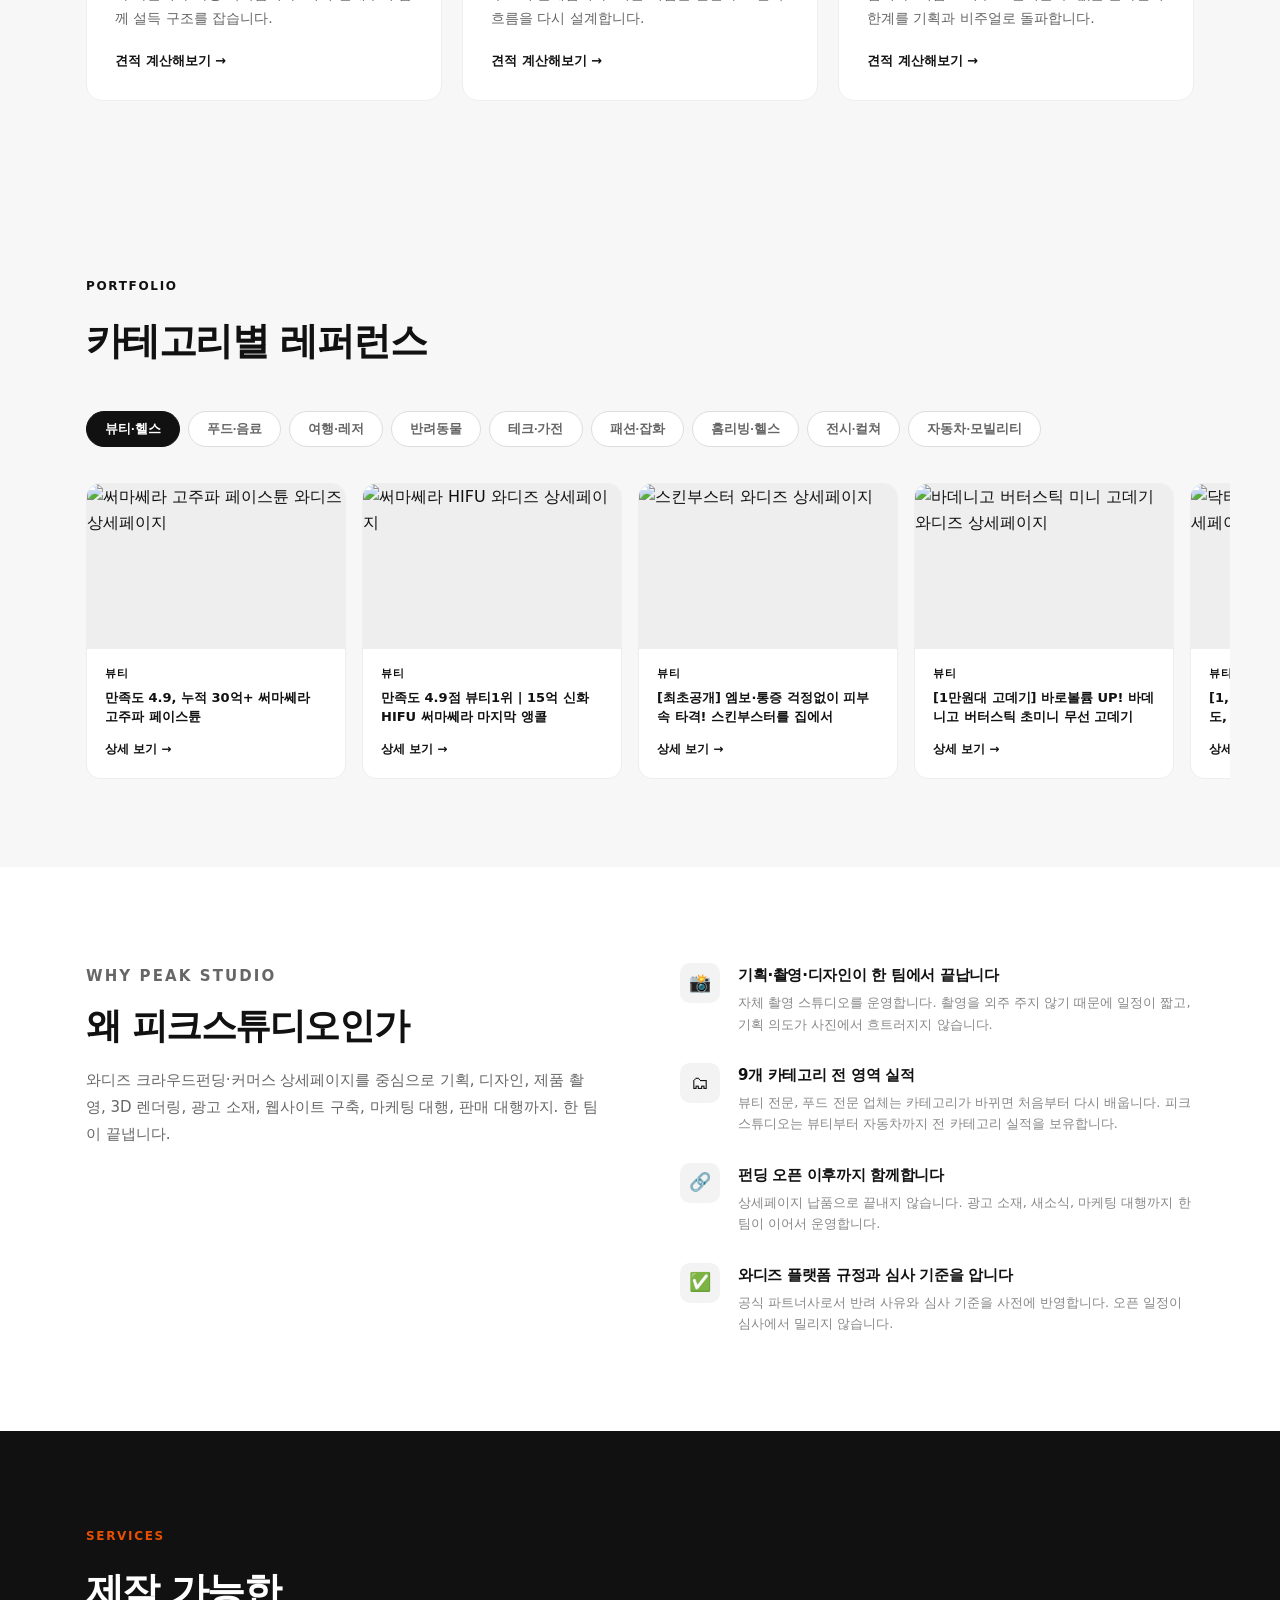
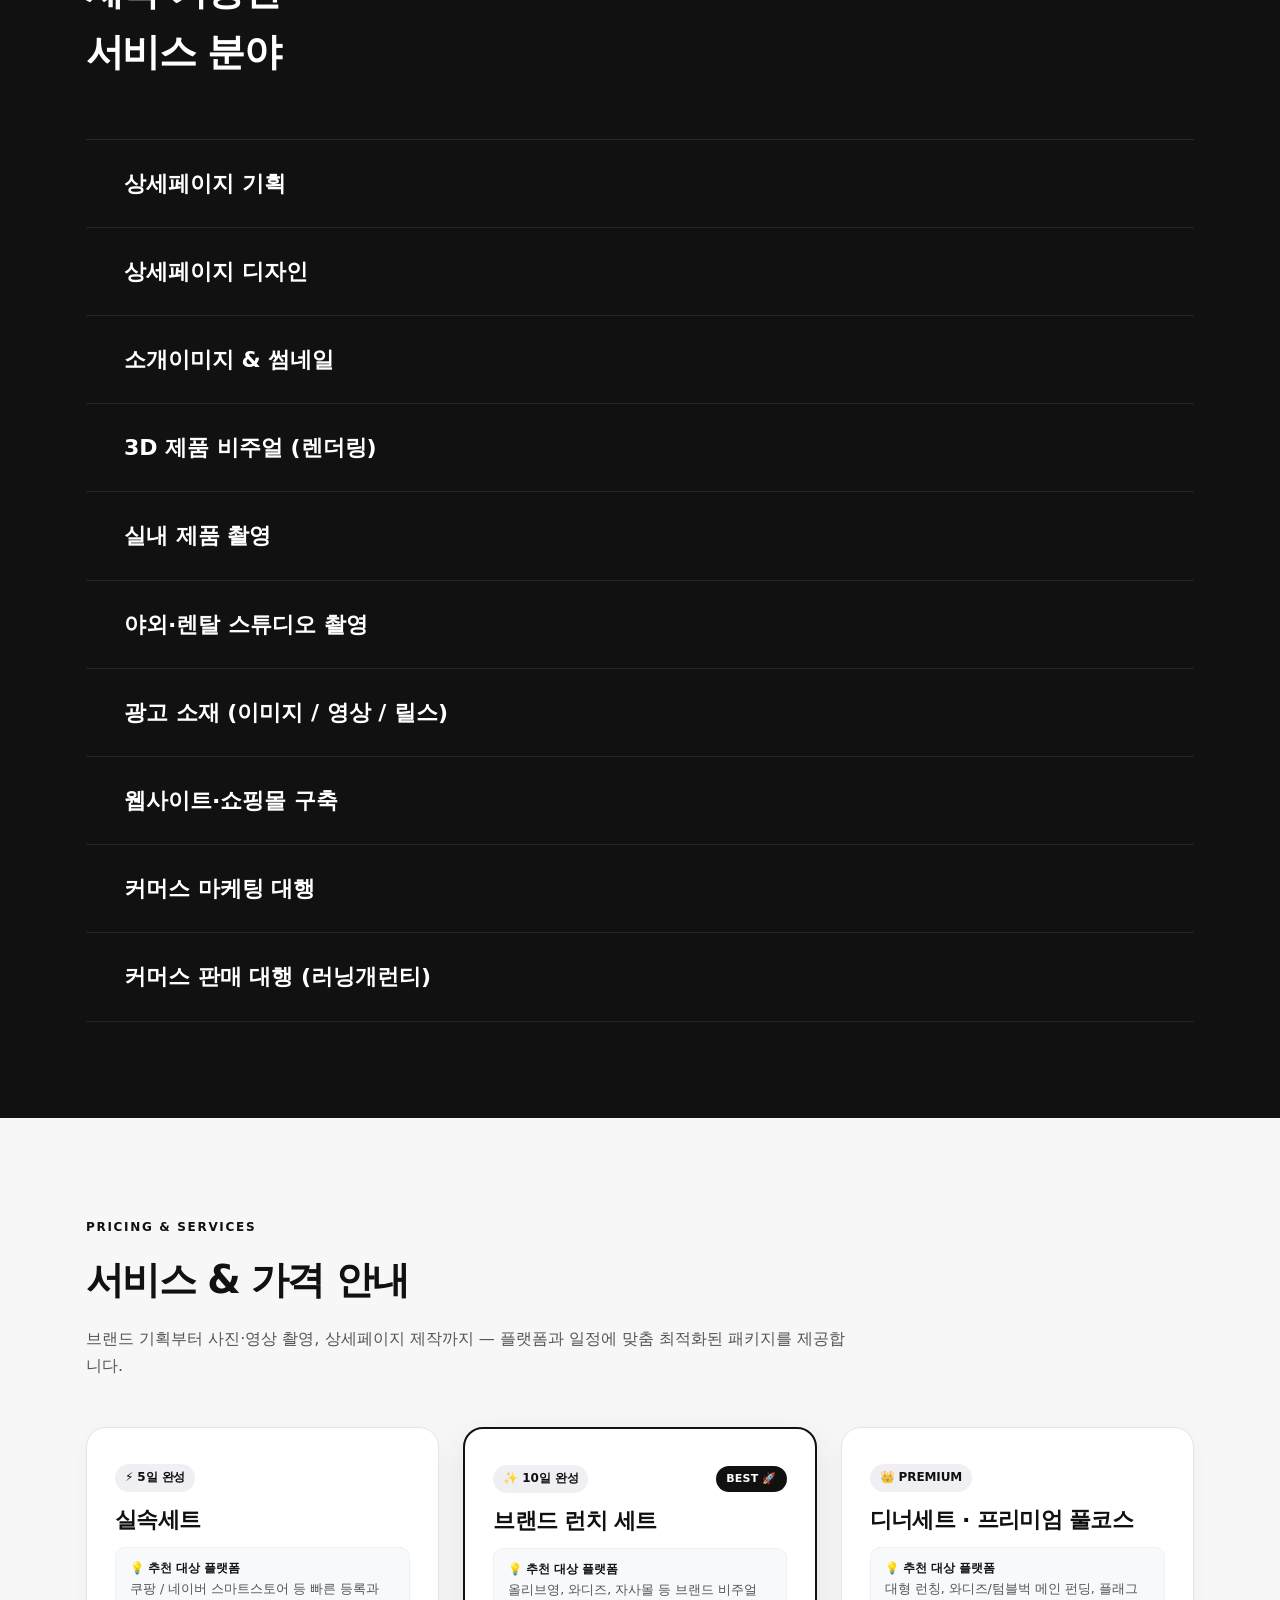
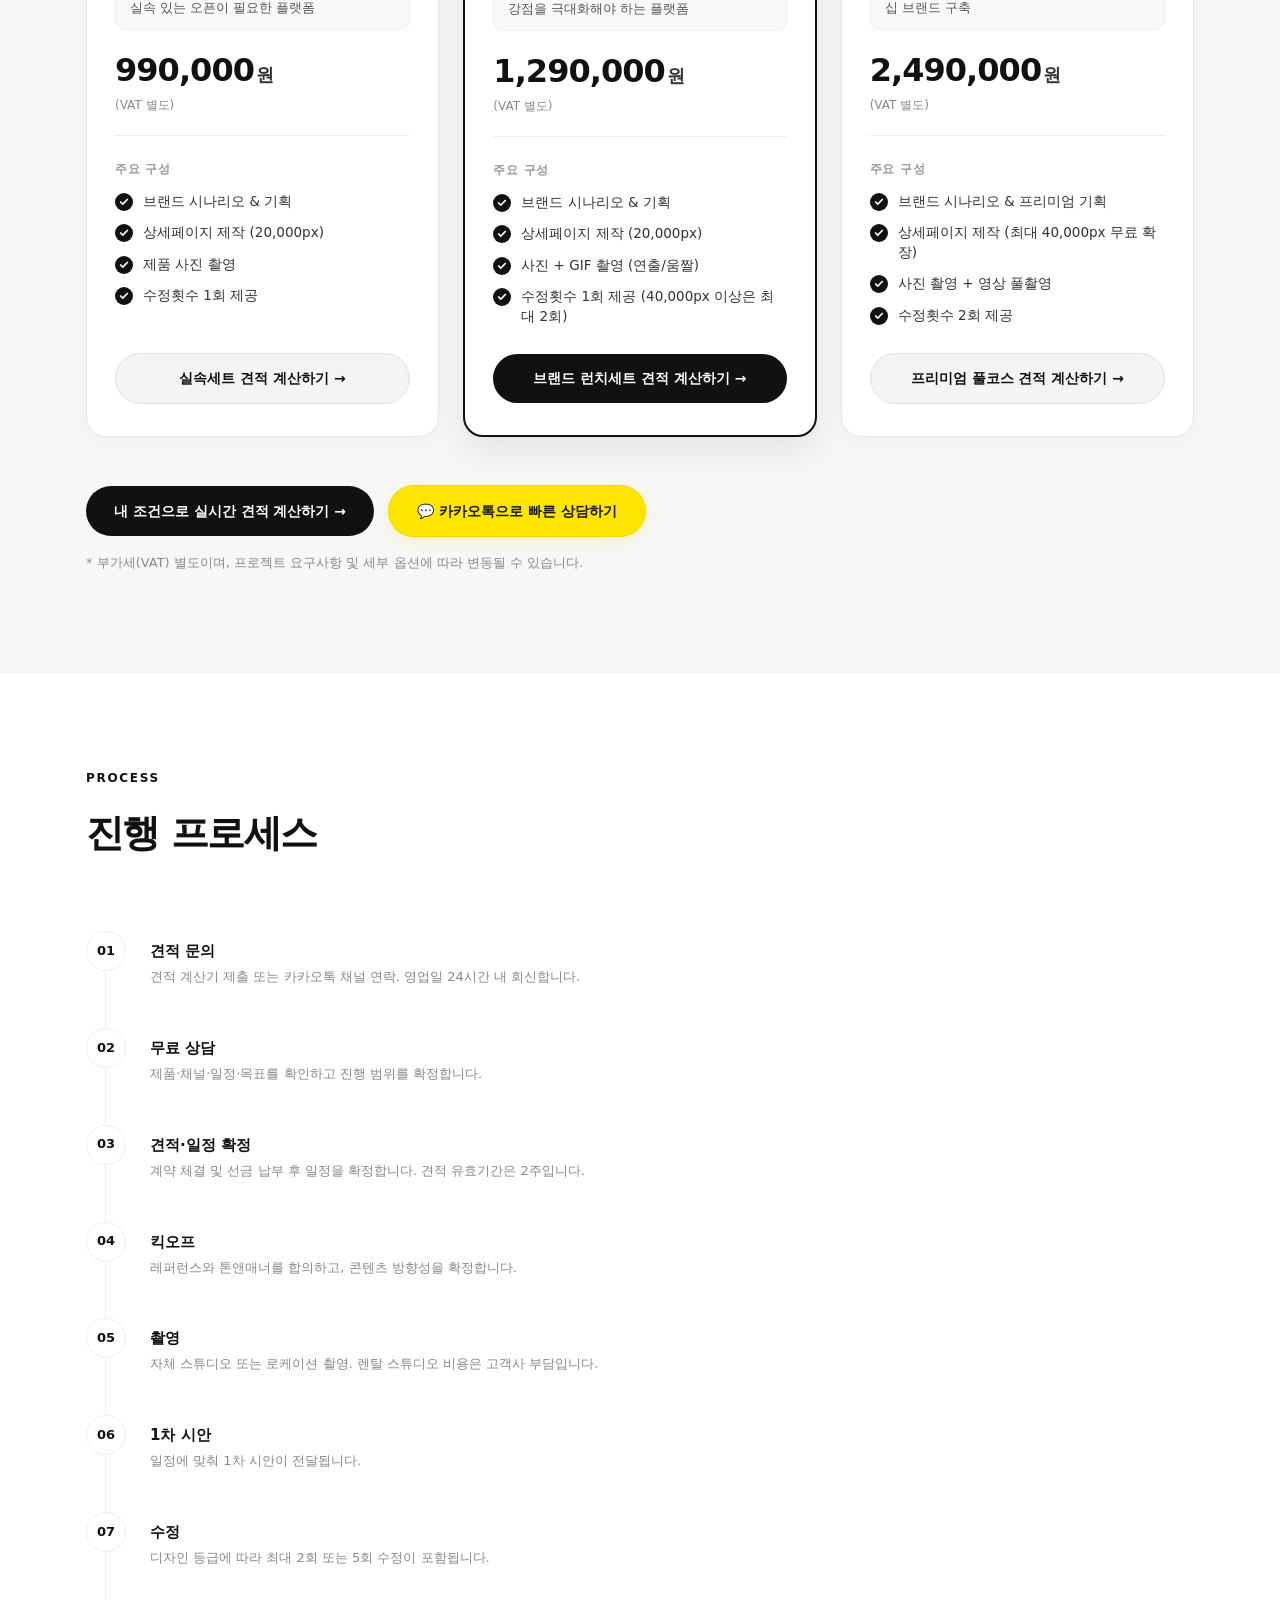
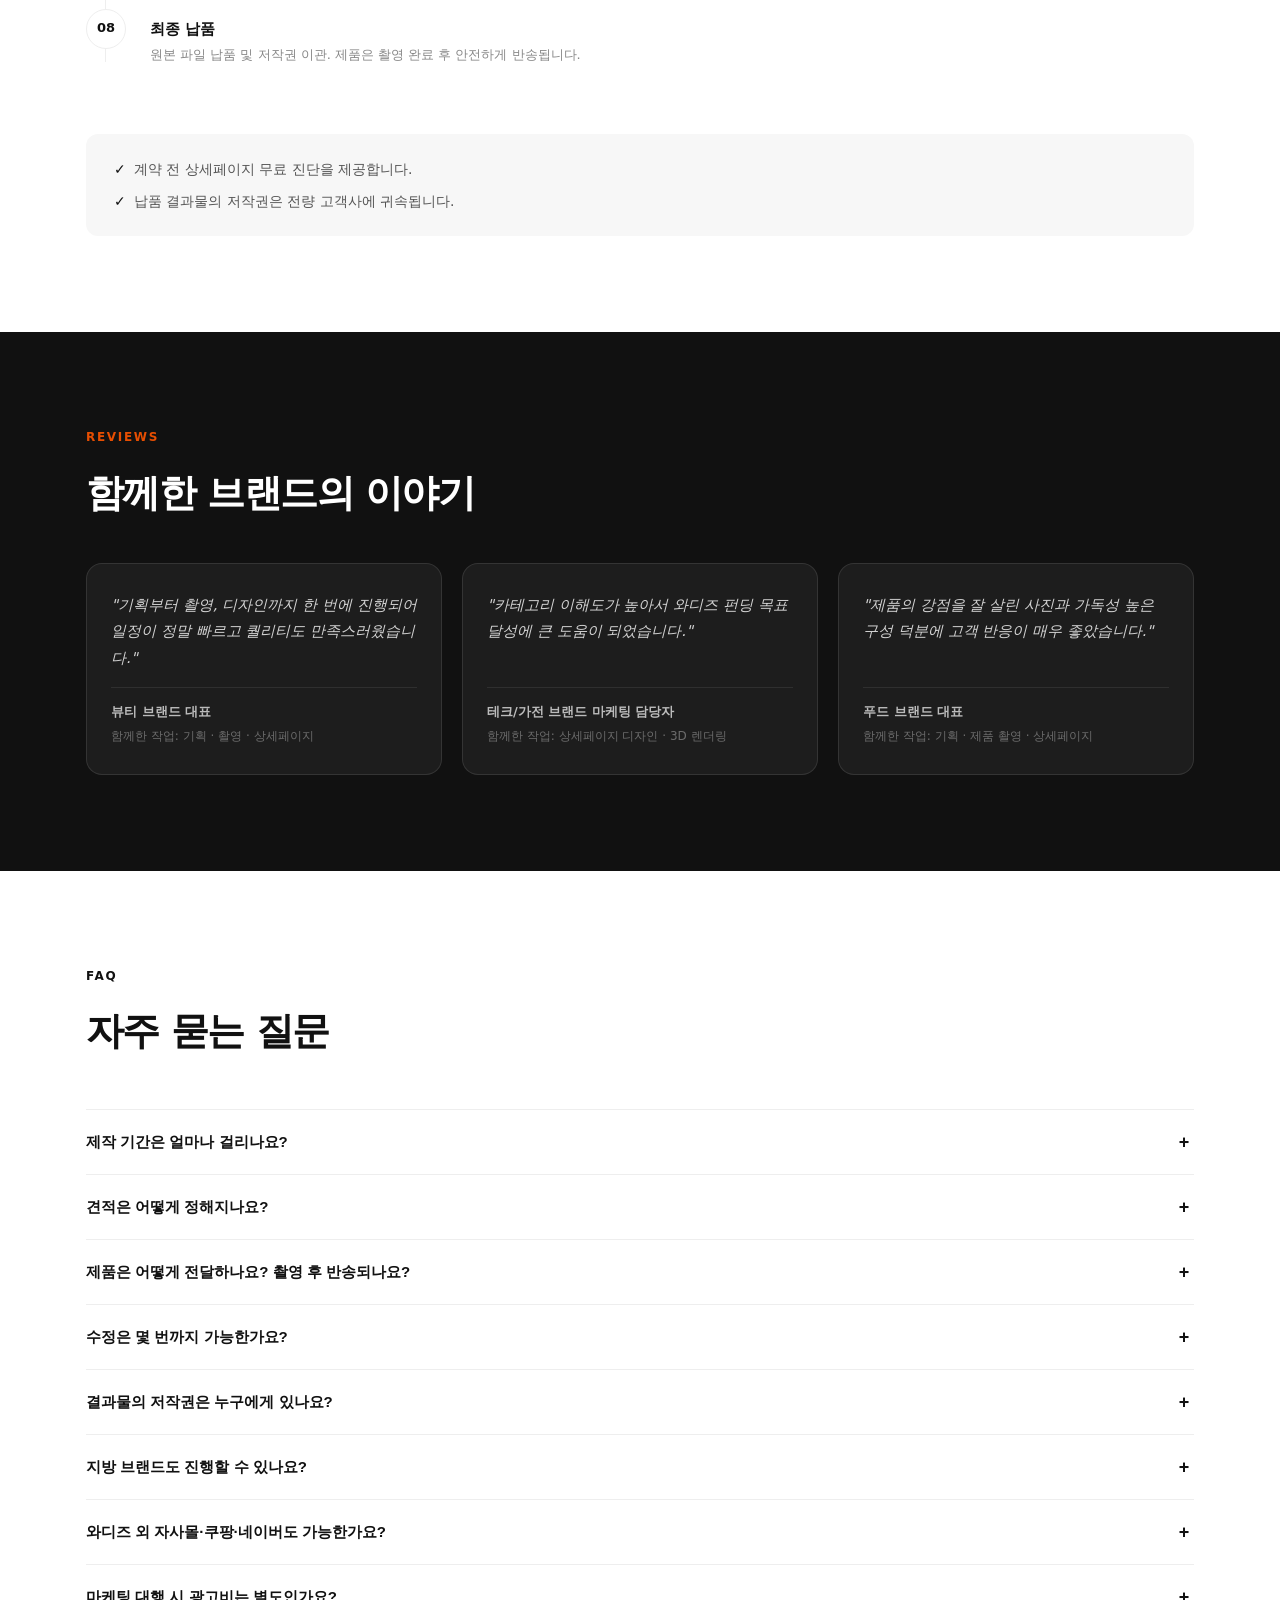
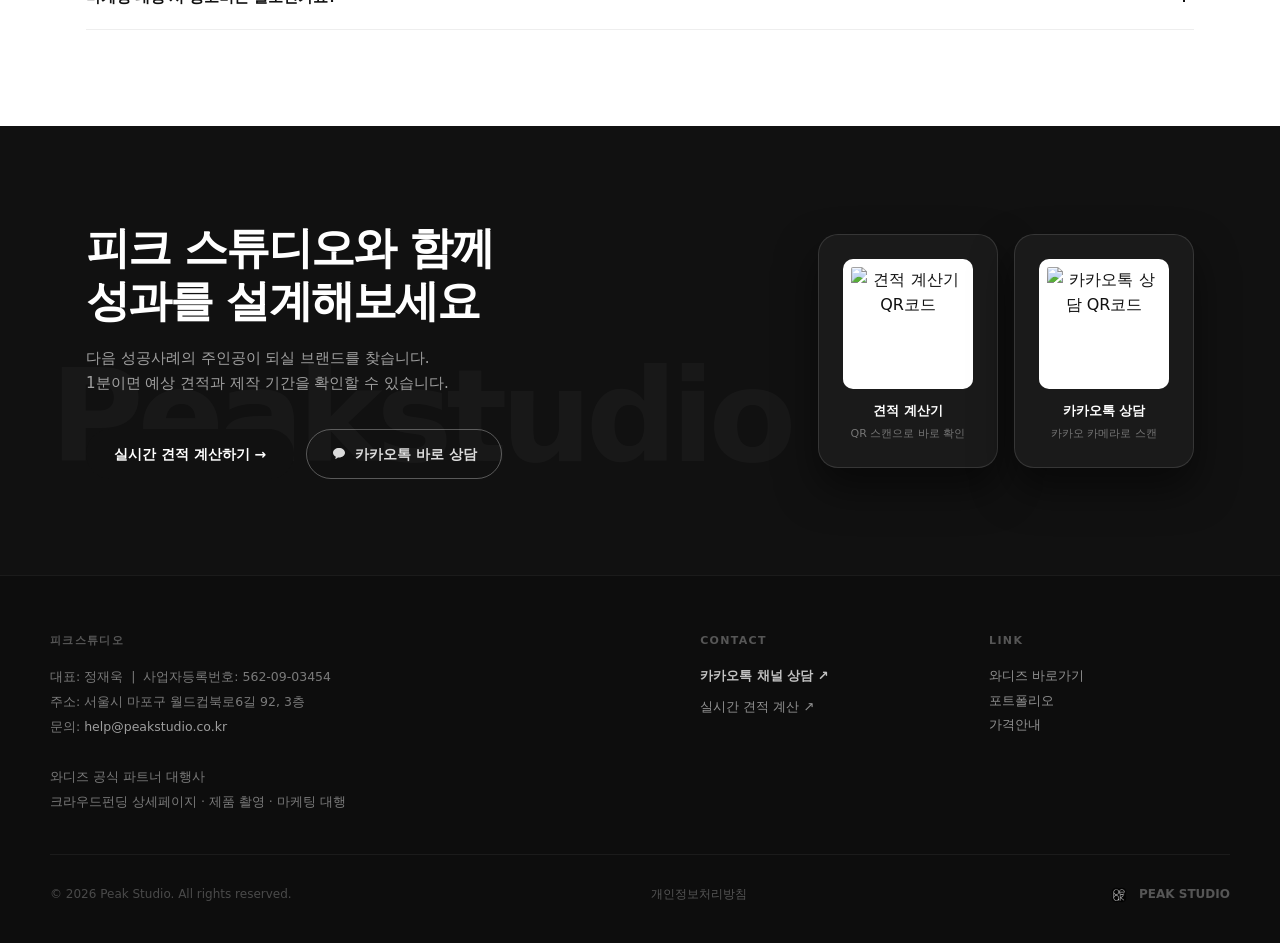
==== commit 2ce8c782: "Update hero section, remove review disclaimer, and enable mobile floating CTA bar" ====
--- a/피크소개.html
+++ b/피크소개.html
@@ -217,9 +217,70 @@
     }
     .sticky-btn-secondary:hover { background: var(--brand-primary); color: #fff; }
 
-    /* ── HERO SLIDER ───────────────────────────────────── */
+    /* ── VIDEO HERO SECTION ────────────────────────────── */
+    #video-hero {
+      margin-top: 60px;
+      width: 100%;
+      aspect-ratio: 16 / 9;
+      position: relative;
+      overflow: hidden;
+      background: #0d0d0d;
+    }
+    .video-hero-media {
+      width: 100%;
+      height: 100%;
+      object-fit: cover;
+      display: block;
+    }
+    .video-hero-cta-wrap {
+      position: absolute;
+      left: 5.83%;
+      bottom: 26%;
+      z-index: 10;
+      display: flex;
+      align-items: center;
+      gap: 12px;
+    }
+    .video-hero-kakao-btn {
+      display: inline-flex;
+      align-items: center;
+      gap: 10px;
+      background: #FEE500;
+      color: #191919;
+      font-size: clamp(14px, 1.05vw, 17px);
+      font-weight: 800;
+      padding: clamp(12px, 1vw, 16px) clamp(22px, 1.8vw, 32px);
+      border-radius: 100px;
+      border: 1px solid rgba(0, 0, 0, 0.08);
+      box-shadow: 0 10px 30px rgba(0, 0, 0, 0.35), 0 4px 16px rgba(254, 229, 0, 0.28);
+      letter-spacing: -0.02em;
+      white-space: nowrap;
+      transition: transform .25s cubic-bezier(.4,0,.2,1), box-shadow .25s cubic-bezier(.4,0,.2,1), background .2s;
+    }
+    .video-hero-kakao-btn:hover {
+      background: #fada0a;
+      transform: translateY(-3px) scale(1.02);
+      box-shadow: 0 14px 36px rgba(0, 0, 0, 0.45), 0 6px 22px rgba(254, 229, 0, 0.42);
+    }
+    .video-hero-kakao-btn svg {
+      width: clamp(18px, 1.25vw, 22px);
+      height: clamp(18px, 1.25vw, 22px);
+      fill: #191919;
+      flex-shrink: 0;
+    }
+    .video-hero-kakao-btn .btn-arrow {
+      font-weight: 800;
+      margin-left: 2px;
+      transition: transform .2s;
+    }
+    .video-hero-kakao-btn:hover .btn-arrow {
+      transform: translateX(3px);
+    }
+
+    /* ── HERO SLIDER (당분간 미노출) ───────────────────── */
     #hero {
-      margin-top: 60px;
+      display: none;
+      margin-top: 0;
       width: 100%;
       height: calc(100vh - 60px);
       min-height: 420px;
@@ -1269,12 +1330,6 @@
       font-size: 12px;
       color: rgba(255,255,255,0.35);
     }
-    .testimonial-placeholder-note {
-      text-align: center;
-      margin-top: 36px;
-      font-size: 13px;
-      color: rgba(255,255,255,0.25);
-    }
 
     /* ── FAQ SECTION ───────────────────────────────────── */
     #faq {
@@ -1501,8 +1556,11 @@
       .for-whom-cards { grid-template-columns: 1fr; }
     }
     @media (max-width: 768px) {
+      body { padding-bottom: 72px; }
       #site-header { padding: 0 16px; height: 56px; }
-      #hero { margin-top: 56px; height: 58vh; min-height: 340px; max-height: 480px; }
+      #video-hero { margin-top: 56px; aspect-ratio: 4 / 5; }
+      .video-hero-cta-wrap { display: none; }
+      #hero { margin-top: 0; height: 58vh; min-height: 340px; max-height: 480px; }
       .panel-img { object-fit: cover; object-position: center 35%; }
       .panel-main-text { bottom: 20px; left: 20px; right: 20px; }
       .panel-eyebrow { font-size: 11px; }
@@ -1516,8 +1574,29 @@
       .h-nav a { font-size: 13px; }
       .h-cta { display: none; }
       .floating-kakao-cta { display: none; }
-      #sticky-cta-bar { padding: 10px 16px; }
-      .sticky-btn-primary, .sticky-btn-secondary { font-size: 13px; }
+      #sticky-cta-bar {
+        transform: translateY(0) !important;
+        padding: 10px 14px;
+        padding-bottom: max(10px, env(safe-area-inset-bottom));
+        background: rgba(255, 255, 255, 0.95);
+        backdrop-filter: blur(12px);
+        -webkit-backdrop-filter: blur(12px);
+        box-shadow: 0 -4px 20px rgba(0, 0, 0, 0.08);
+      }
+      .sticky-btn-primary, .sticky-btn-secondary {
+        font-size: 13px;
+        padding: 11px 12px;
+        letter-spacing: -0.01em;
+      }
+      .sticky-btn-secondary {
+        background: #FEE500;
+        border: 1px solid rgba(0, 0, 0, 0.06);
+        color: #191919;
+      }
+      .sticky-btn-secondary:hover {
+        background: #fada0a;
+        color: #191919;
+      }
       .testimonials-grid { grid-template-columns: 1fr; }
       .cta-qr-group { display: none; }
     }
@@ -1552,8 +1631,33 @@
     </a>
   </header>
 
-  <!-- ═══ HERO SLIDER ═══════════════════════════════════ -->
-  <section id="hero" aria-label="메인 슬라이드">
+  <!-- ═══ VIDEO HERO ════════════════════════════════════ -->
+  <section id="video-hero" aria-label="피크 스튜디오 메인 히어로 영상">
+    <video
+      id="heroVideo"
+      class="video-hero-media"
+      autoplay
+      muted
+      loop
+      playsinline
+      preload="auto"
+      poster="hero_pc_poster.jpg"
+    >
+      <source src="hero_mobile.mp4" type="video/mp4" media="(max-width: 768px)" />
+      <source src="hero_pc.mp4" type="video/mp4" />
+    </video>
+    <div class="video-hero-cta-wrap">
+      <a href="http://pf.kakao.com/_ZrTbX/chat" target="_blank" rel="noopener noreferrer"
+         class="video-hero-kakao-btn" id="video-hero-cta-kakao" aria-label="카카오 비즈 상담 바로 가기">
+        <svg viewBox="0 0 24 24" aria-hidden="true"><path d="M12 3c-4.97 0-9 3.185-9 7.115 0 2.557 1.707 4.8 4.27 6.054-.188.702-.682 2.545-.78 2.94-.122.49.18.483.377.352.155-.103 2.467-1.68 3.468-2.366.544.078 1.1.12 1.665.12 4.97 0 9-3.186 9-7.115S16.97 3 12 3z"/></svg>
+        <span>카카오 비즈 상담 바로 가기</span>
+        <span class="btn-arrow" aria-hidden="true">→</span>
+      </a>
+    </div>
+  </section>
+
+  <!-- ═══ HERO SLIDER (당분간 미노출) ═══════════════════ -->
+  <section id="hero" aria-label="메인 슬라이드" hidden>
     <div class="hero-slides" id="heroSlides">
 
       <!-- Slide 1 -->
@@ -1562,7 +1666,7 @@
           <div class="panel">
             <img class="panel-img"
               src="https://cdn3.wadiz.kr/studio/images/2025/09/16/19c395f5-56b4-4f15-a2b2-d7dcc760b7f5.jpeg"
-              alt="써마쎄라 페이스튠 크라우드펀딩 상세페이지" />
+              alt="써마쎄라 페이스튠 크라우드펀딩 상세페이지" loading="lazy" />
             <div class="panel-overlay"></div>
             <div class="panel-main-text">
               <p class="panel-eyebrow">예쁘기만 한 상세페이지는 만들지 않습니다.</p>
@@ -1584,7 +1688,7 @@
           <div class="panel">
             <img class="panel-img"
               src="https://cdn3.wadiz.kr/studio/images/2025/01/20/de0f5bc5-97bb-470a-b9fe-c456ee802905.jpeg"
-              alt="써마쎄라 HIFU" />
+              alt="써마쎄라 HIFU" loading="lazy" />
             <div class="panel-overlay"></div>
             <div class="panel-side-text">
               <p class="panel-side-label">사용 4주 후<br/>경피 수분 향상</p>
@@ -1594,7 +1698,7 @@
           <div class="panel">
             <img class="panel-img"
               src="https://cdn3.wadiz.kr/studio/images/2025/09/25/47eb2e40-8504-4648-a943-2838cfd501cf.jpeg"
-              alt="전동 풋 글라인더" />
+              alt="전동 풋 글라인더" loading="lazy" />
             <div class="panel-overlay"></div>
             <div class="panel-side-text">
               <p class="panel-side-label">1,200RPM<br/>발각질 고민 종결</p>
@@ -1610,7 +1714,7 @@
           <div class="panel">
             <img class="panel-img"
               src="https://cdn3.wadiz.kr/studio/images/2025/08/25/c0a444f6-48ac-483c-a4c2-28e656d6e4ab.jpeg"
-              alt="천작환" />
+              alt="천작환" loading="lazy" />
             <div class="panel-overlay"></div>
             <div class="panel-main-text">
               <p class="panel-eyebrow">와디즈 공식 파트너사</p>
@@ -1625,7 +1729,7 @@
           <div class="panel">
             <img class="panel-img"
               src="https://cdn3.wadiz.kr/studio/images/2025/09/09/240098f2-e2b0-4a32-964a-21ce7e678bf7.jpeg"
-              alt="갈비찜" />
+              alt="갈비찜" loading="lazy" />
             <div class="panel-overlay"></div>
             <div class="panel-side-text">
               <p class="panel-side-label">홈쇼핑 1등<br/>6분이면 완성</p>
@@ -1635,7 +1739,7 @@
           <div class="panel">
             <img class="panel-img"
               src="https://cdn3.wadiz.kr/studio/images/2026/01/22/31f71a99-9334-4afa-86f6-2d764a98743e.jpeg"
-              alt="닥터트리 콜라겐" />
+              alt="닥터트리 콜라겐" loading="lazy" />
             <div class="panel-overlay"></div>
             <div class="panel-side-text">
               <p class="panel-side-label">미국 HSN<br/>홈쇼핑 매진</p>
@@ -1651,7 +1755,7 @@
           <div class="panel">
             <img class="panel-img"
               src="https://cdn3.wadiz.kr/studio/images/2025/08/28/e4afd37b-e696-4187-83dc-f6a51b7c73c8.jpeg"
-              alt="TEMPUR 인솔" />
+              alt="TEMPUR 인솔" loading="lazy" />
             <div class="panel-overlay"></div>
             <div class="panel-main-text">
               <p class="panel-eyebrow">자체 촬영 스튜디오 운영</p>
@@ -1666,7 +1770,7 @@
           <div class="panel">
             <img class="panel-img"
               src="https://cdn3.wadiz.kr/studio/images/2025/11/06/43671315-9a33-45da-bd8b-967f8f8337c7.jpeg"
-              alt="코럴리프 가방" />
+              alt="코럴리프 가방" loading="lazy" />
             <div class="panel-overlay"></div>
             <div class="panel-side-text">
               <p class="panel-side-label">와디즈 최초공개<br/>프리미엄 비즈니스백</p>
@@ -1676,7 +1780,7 @@
           <div class="panel">
             <img class="panel-img"
               src="https://cdn3.wadiz.kr/studio/images/2025/12/15/aa84a356-d6cb-4e1b-9782-98783b113b83.jpeg"
-              alt="탄다사이클" />
+              alt="탄다사이클" loading="lazy" />
             <div class="panel-overlay"></div>
             <div class="panel-side-text">
               <p class="panel-side-label">저소음 홈트<br/>칼로리 삭제</p>
@@ -2764,7 +2868,6 @@
           </div>
         </div>
       </div>
-      <p class="testimonial-placeholder-note">※ 실제 고객 후기 수집 후 교체 예정입니다.</p>
     </div>
   </section>
 
@@ -2946,14 +3049,15 @@
   </a>
 
   <!-- ═══ STICKY CTA BAR ════════════════════════════════ -->
-  <div id="sticky-cta-bar" aria-label="견적 문의 바로가기">
+  <div id="sticky-cta-bar" aria-label="견적 문의 및 상담 바로가기">
     <a href="https://estimate.peakstudio.co.kr" target="_blank" rel="noopener noreferrer"
        class="sticky-btn-primary" id="sticky-cta-estimate">
-      실시간 견적 계산하기
+      실시간 견적 계산
     </a>
     <a href="http://pf.kakao.com/_ZrTbX/chat" target="_blank" rel="noopener noreferrer"
        class="sticky-btn-secondary" id="sticky-cta-kakao">
-      카카오톡 상담
+      <svg viewBox="0 0 24 24" width="16" height="16" fill="currentColor" aria-hidden="true"><path d="M12 3c-4.97 0-9 3.185-9 7.115 0 2.557 1.707 4.8 4.27 6.054-.188.702-.682 2.545-.78 2.94-.122.49.18.483.377.352.155-.103 2.467-1.68 3.468-2.366.544.078 1.1.12 1.665.12 4.97 0 9-3.186 9-7.115S16.97 3 12 3z"/></svg>
+      카카오 비즈 상담
     </a>
   </div>
 
@@ -2993,18 +3097,26 @@
     /* ── 동적 연도 ───────────────────────── */
     document.getElementById('footer-year').textContent = new Date().getFullYear();
 
-    /* ── Header shadow ──────────────────── */
+    /* ── Header shadow & Sticky CTA ─────── */
     const hdr = document.getElementById('site-header');
     const stickyCta = document.getElementById('sticky-cta-bar');
 
-    window.addEventListener('scroll', () => {
+    function updateStickyBar() {
       const scrolled = window.scrollY;
       hdr.classList.toggle('shadow', scrolled > 10);
-      // Sticky bar: 100vh 이후 등장
-      stickyCta.classList.toggle('visible', scrolled > window.innerHeight);
-    });
+      if (window.innerWidth <= 768) {
+        stickyCta.classList.add('visible');
+      } else {
+        stickyCta.classList.toggle('visible', scrolled > window.innerHeight);
+      }
+    }
+
+    window.addEventListener('scroll', updateStickyBar, { passive: true });
+    window.addEventListener('resize', updateStickyBar);
+    updateStickyBar();
 
     /* ── Hero slider ─────────────────────── */
+    const heroSection = document.getElementById('hero');
     const slides   = document.getElementById('heroSlides');
     const dots     = document.querySelectorAll('#heroDots .dot');
     let current    = 0;
@@ -3012,17 +3124,22 @@
     let autoTimer;
 
     function goSlide(idx) {
+      if (!slides || !total) return;
       current = (idx + total) % total;
       slides.style.transform = `translateX(-${current * 100}%)`;
       dots.forEach((d, i) => d.classList.toggle('active', i === current));
     }
     function startAuto() {
       clearInterval(autoTimer);
-      autoTimer = setInterval(() => goSlide(current + 1), 4500);
-    }
-
-    document.getElementById('heroPrev').addEventListener('click', () => { goSlide(current - 1); startAuto(); });
-    document.getElementById('heroNext').addEventListener('click', () => { goSlide(current + 1); startAuto(); });
+      if (heroSection && !heroSection.hidden && getComputedStyle(heroSection).display !== 'none') {
+        autoTimer = setInterval(() => goSlide(current + 1), 4500);
+      }
+    }
+
+    const heroPrevBtn = document.getElementById('heroPrev');
+    const heroNextBtn = document.getElementById('heroNext');
+    if (heroPrevBtn) heroPrevBtn.addEventListener('click', () => { goSlide(current - 1); startAuto(); });
+    if (heroNextBtn) heroNextBtn.addEventListener('click', () => { goSlide(current + 1); startAuto(); });
     dots.forEach(d => d.addEventListener('click', () => { goSlide(+d.dataset.idx); startAuto(); }));
     startAuto();
 
@@ -3137,6 +3254,37 @@
     }, { threshold: 0.08, rootMargin: '0px 0px -40px 0px' });
     revealEls.forEach(el => ro.observe(el));
 
+    /* ── Responsive Hero Video ──────────── */
+    const heroVideo = document.getElementById('heroVideo');
+    if (heroVideo) {
+      const mqMobile = window.matchMedia('(max-width: 768px)');
+      let activeVideoMode = null;
+
+      function syncHeroVideo() {
+        const nextMode = mqMobile.matches ? 'mobile' : 'pc';
+        if (nextMode === activeVideoMode) return;
+        activeVideoMode = nextMode;
+        const nextSrc = nextMode === 'mobile' ? 'hero_mobile.mp4' : 'hero_pc.mp4';
+        const nextPoster = nextMode === 'mobile' ? 'hero_mobile_poster.jpg' : 'hero_pc_poster.jpg';
+        heroVideo.poster = nextPoster;
+        if (!heroVideo.currentSrc || !heroVideo.currentSrc.endsWith(nextSrc)) {
+          heroVideo.src = nextSrc;
+          heroVideo.load();
+        }
+        const playPromise = heroVideo.play();
+        if (playPromise && typeof playPromise.catch === 'function') {
+          playPromise.catch(() => {});
+        }
+      }
+
+      syncHeroVideo();
+      if (typeof mqMobile.addEventListener === 'function') {
+        mqMobile.addEventListener('change', syncHeroVideo);
+      } else if (typeof mqMobile.addListener === 'function') {
+        mqMobile.addListener(syncHeroVideo);
+      }
+    }
+
     /* ── Conversion Tracking ─────────────── */
     // dataLayer 훅: GA4 또는 GTM과 연동
     // GA4 미설치 시 dataLayer만 심어두고, GTM 연결 시 자동 발화
@@ -3154,7 +3302,7 @@
     });
 
     // 카카오톡 CTA 전체
-    ['hero-cta-kakao','pricing-cta-kakao','sticky-cta-kakao','cta-kakao',
+    ['video-hero-cta-kakao','hero-cta-kakao','pricing-cta-kakao','sticky-cta-kakao','cta-kakao',
      'floating-kakao'].forEach(id => {
       const el = document.getElementById(id);
       if (el) el.addEventListener('click', () => trackCTA('cta_kakao_click', id));
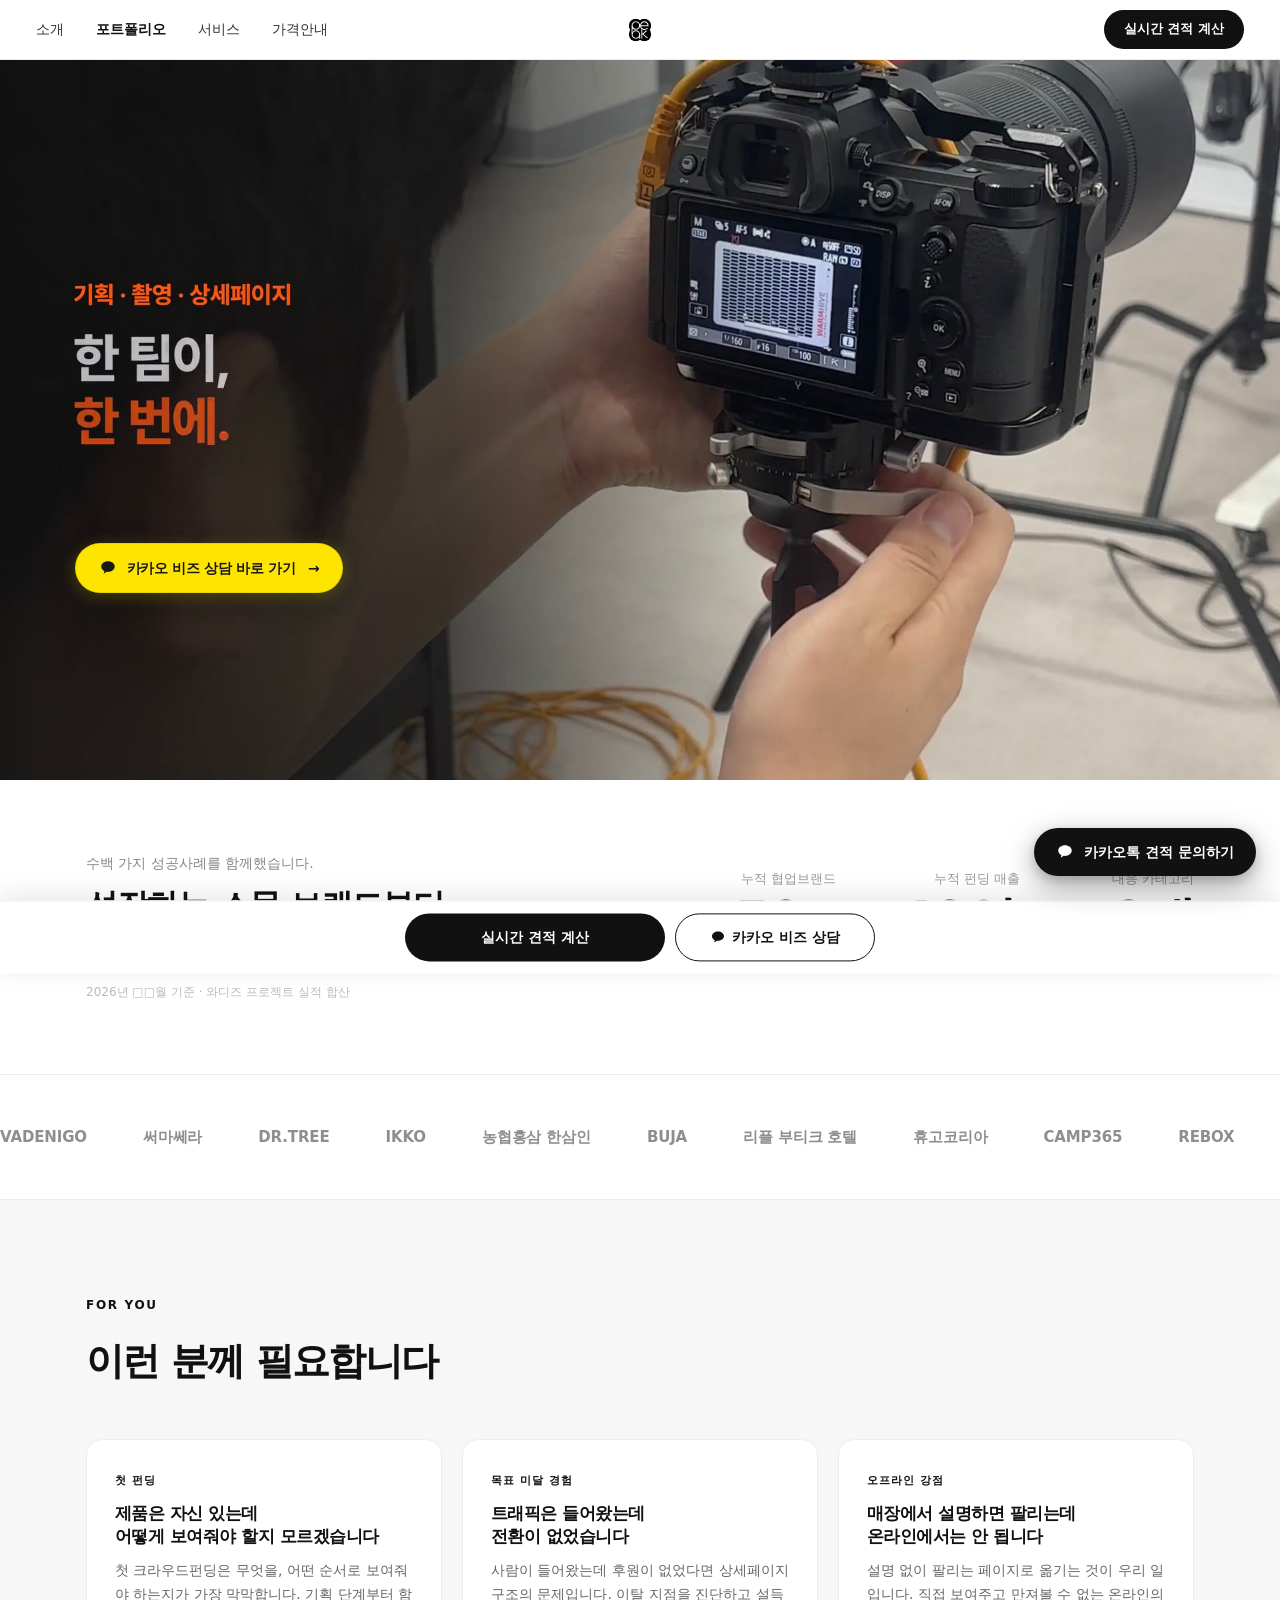
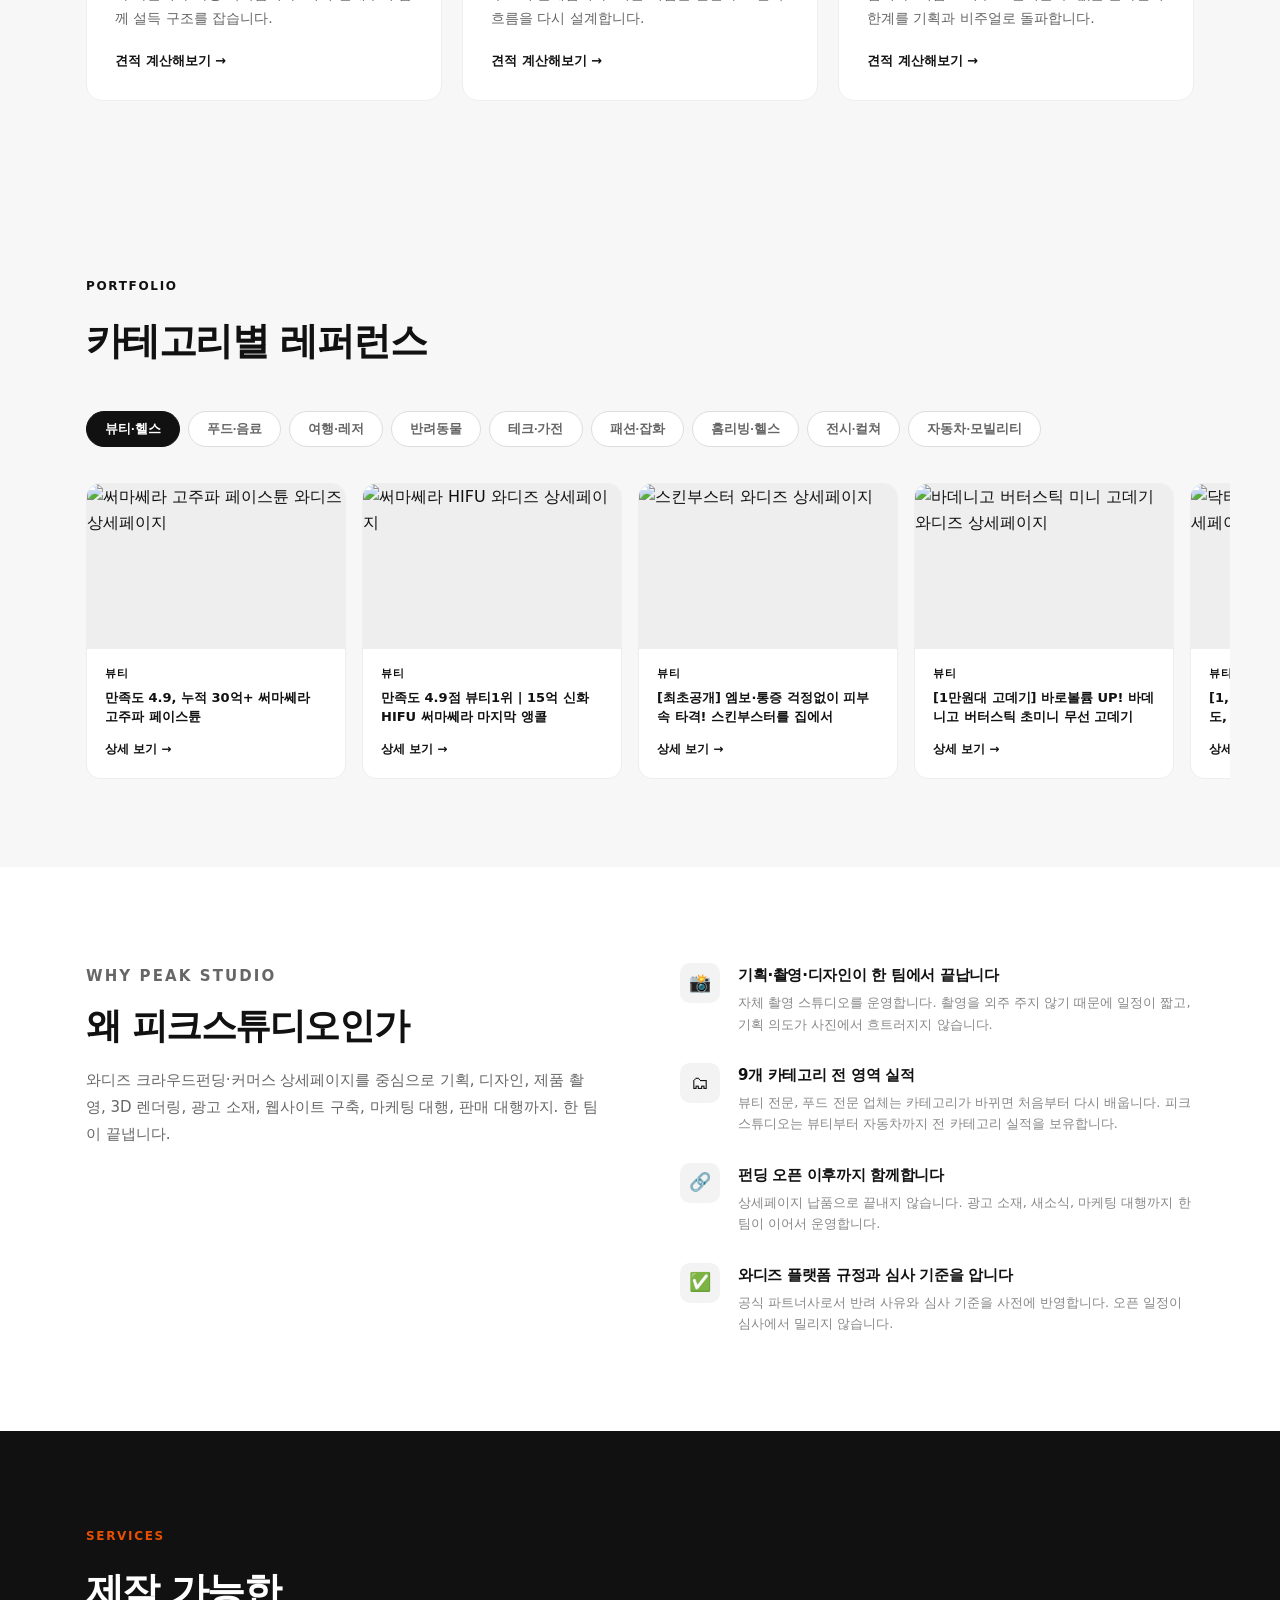
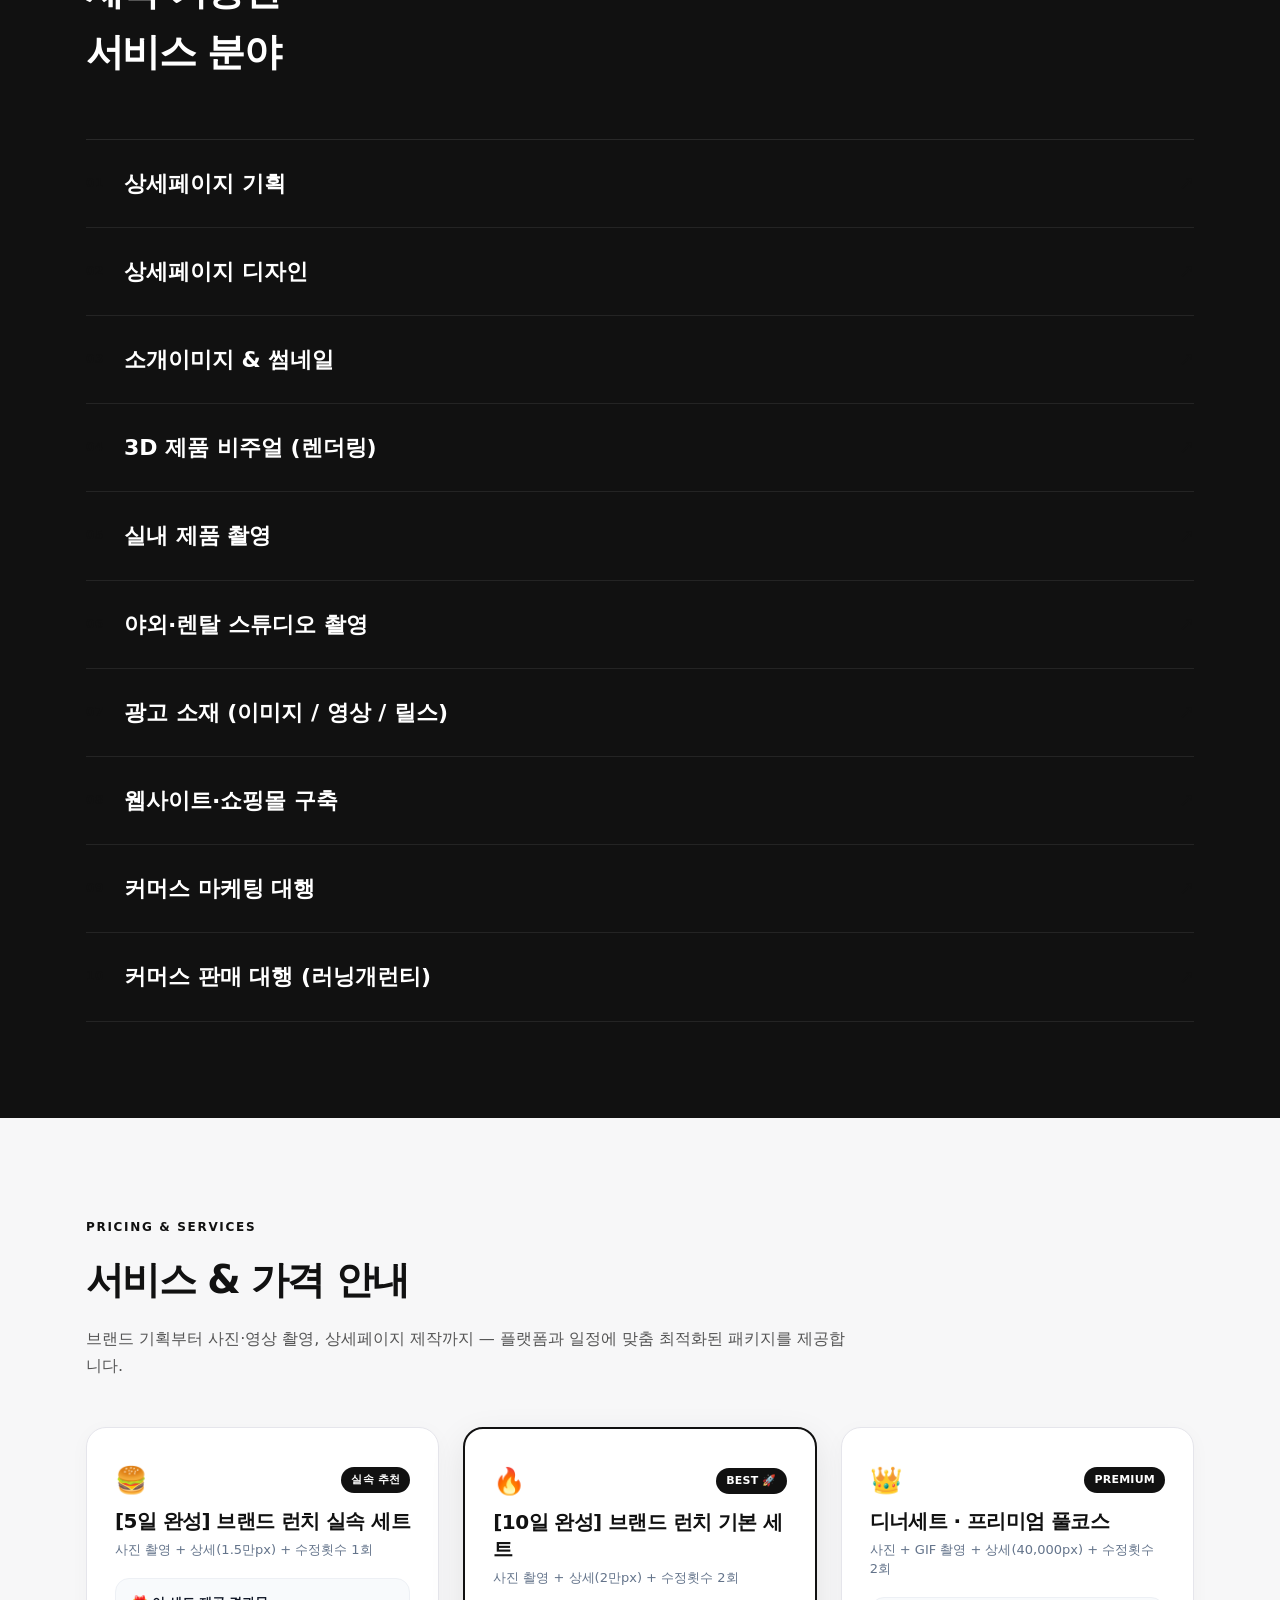
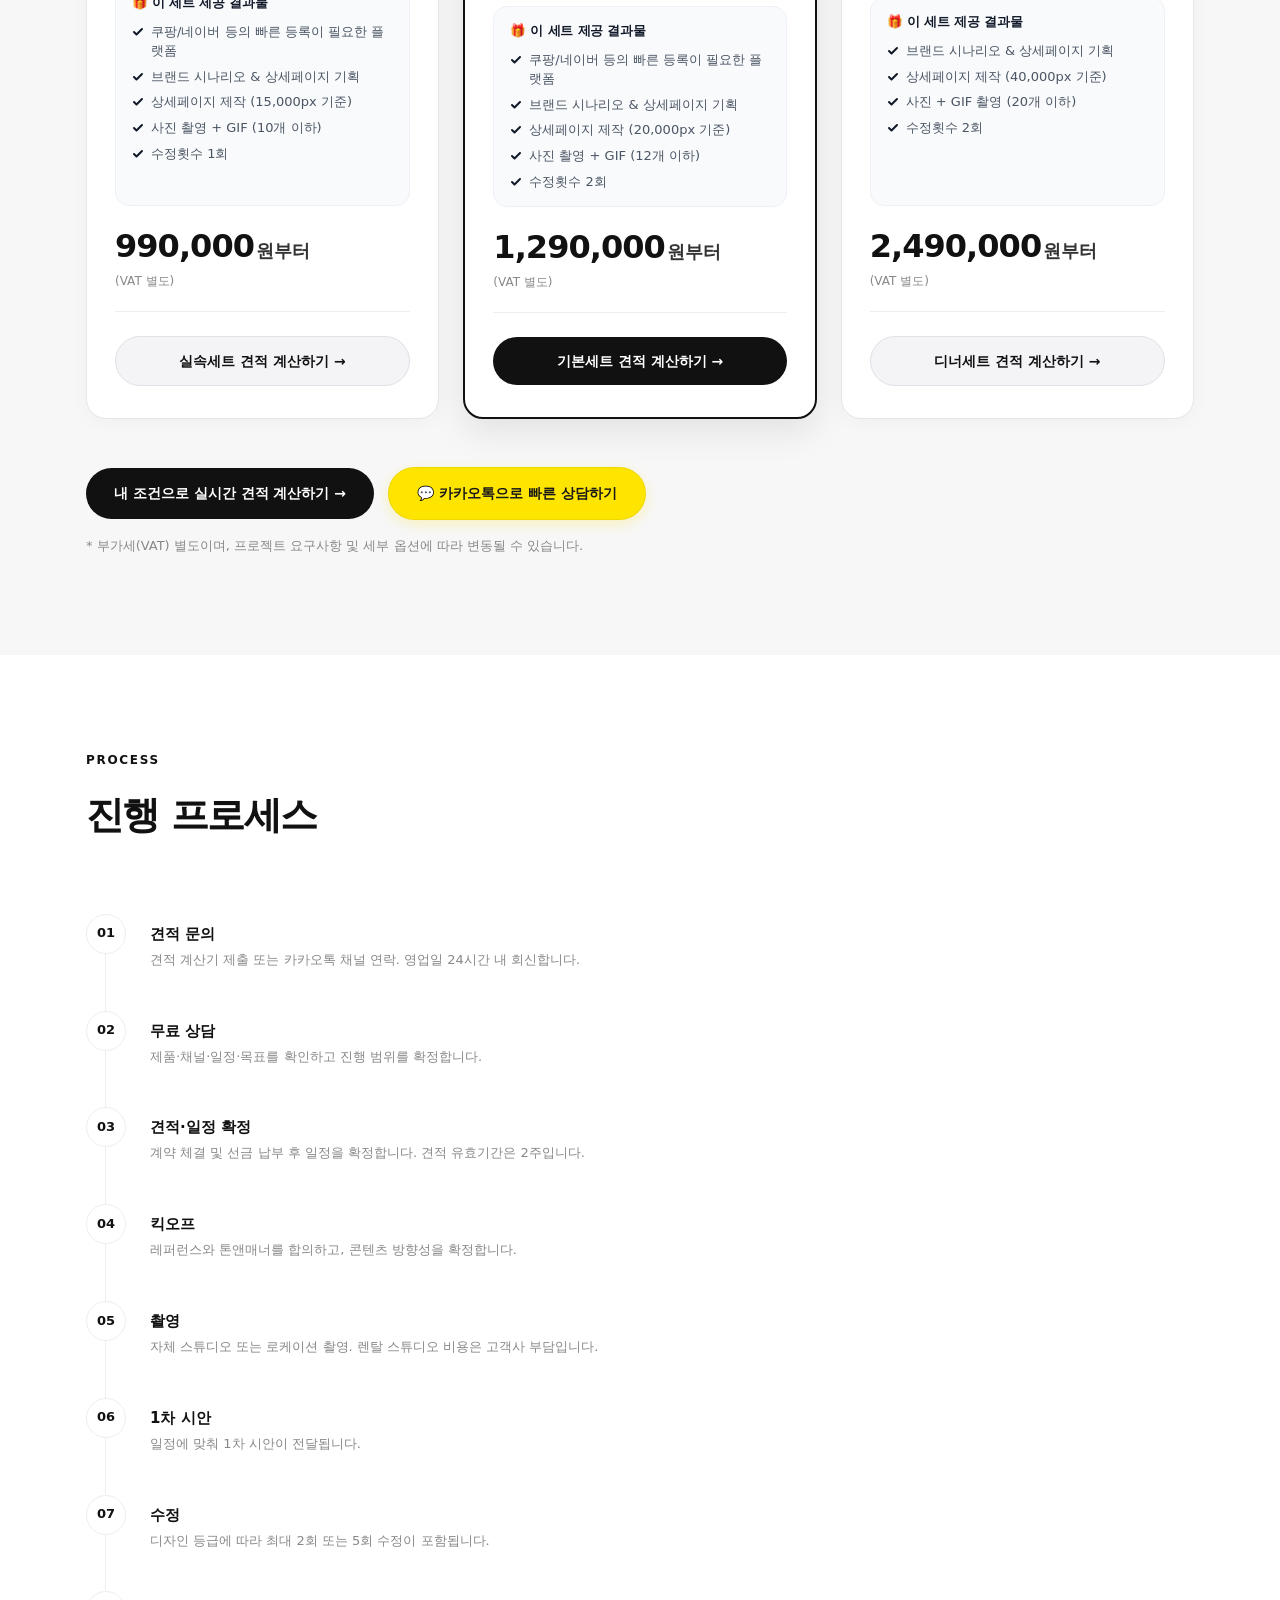
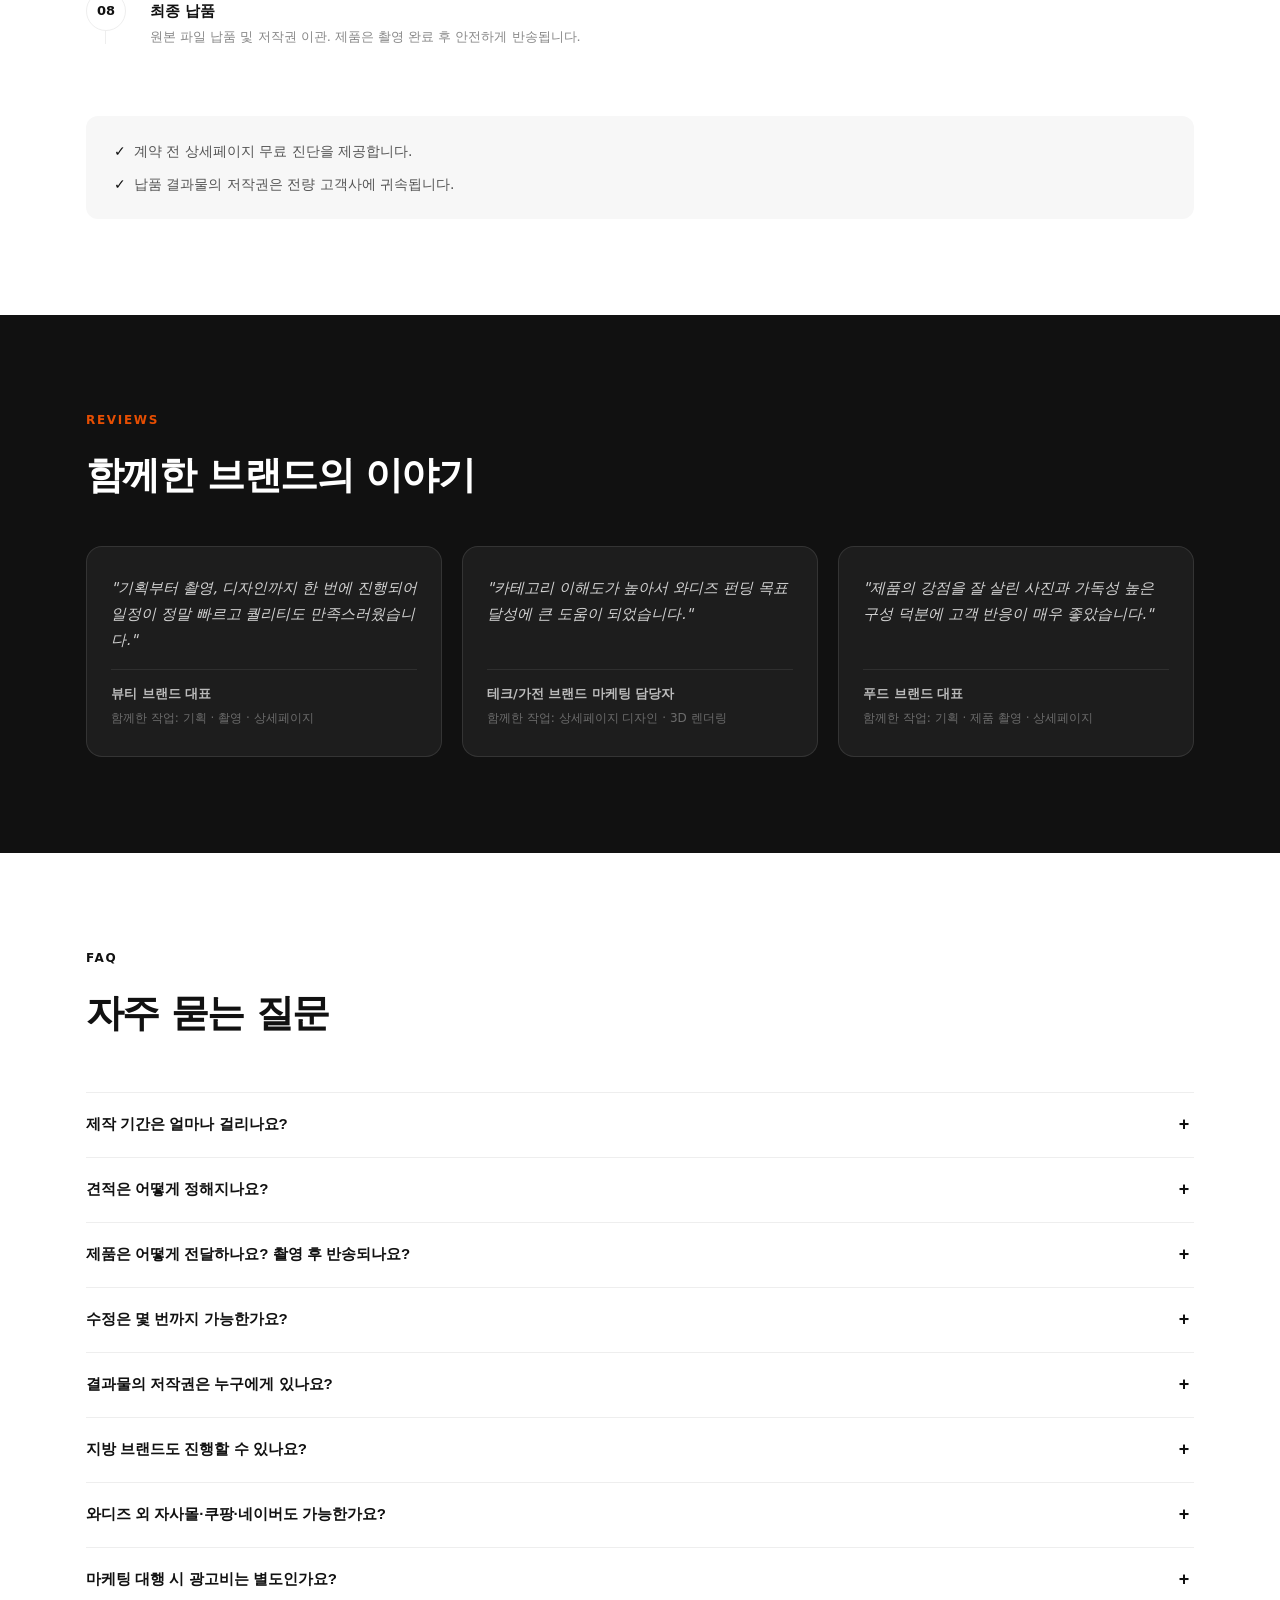
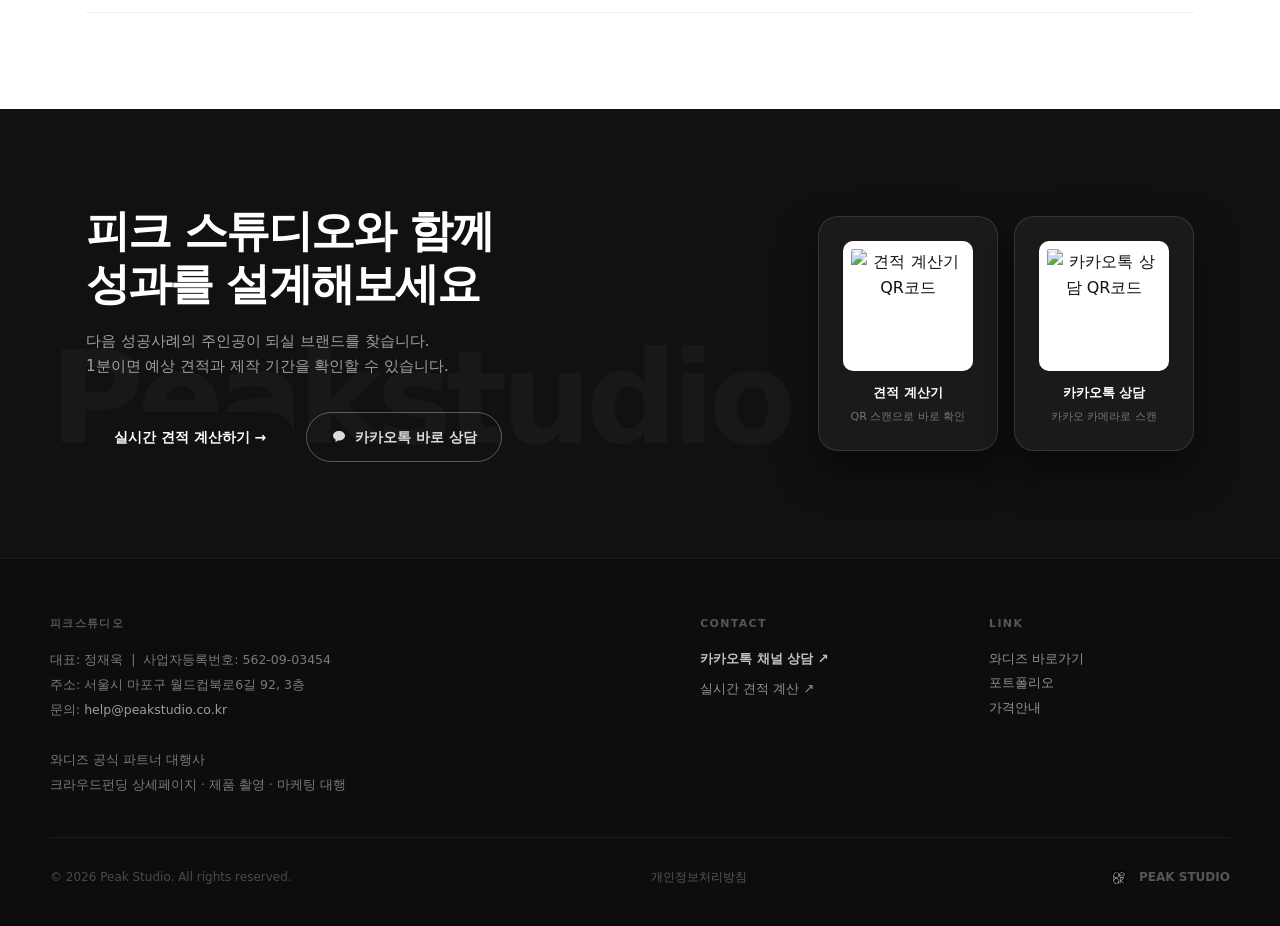
==== commit b8de15d2: "Update pricing packages to match peak_bill preset specifications" ====
--- a/피크소개.html
+++ b/피크소개.html
@@ -232,6 +232,12 @@
       object-fit: cover;
       display: block;
     }
+    .video-hero-media.video-mobile {
+      display: none;
+    }
+    .video-hero-media.video-pc {
+      display: block;
+    }
     .video-hero-cta-wrap {
       position: absolute;
       left: 5.83%;
@@ -992,8 +998,12 @@
       display: flex;
       align-items: center;
       justify-content: space-between;
-      margin-bottom: 14px;
-      min-height: 28px;
+      margin-bottom: 12px;
+      min-height: 32px;
+    }
+    .pkg-emoji {
+      font-size: 26px;
+      line-height: 1;
     }
     .pkg-period-badge {
       display: inline-flex;
@@ -1020,29 +1030,58 @@
       letter-spacing: .02em;
     }
     .pkg-title {
-      font-size: 22px;
+      font-size: 20px;
       font-weight: 800;
       color: #111;
       letter-spacing: -0.03em;
-      margin-bottom: 12px;
-      line-height: 1.3;
+      margin-bottom: 6px;
+      line-height: 1.35;
+    }
+    .pkg-summary {
+      font-size: 13px;
+      color: #64748b;
+      margin-bottom: 18px;
+      line-height: 1.45;
+      font-weight: 500;
     }
     .pkg-target-box {
-      background: #f8f9fb;
-      border-radius: 10px;
-      padding: 12px 14px;
-      font-size: 12.5px;
-      color: #555;
-      line-height: 1.5;
+      background: #f8fafc;
+      border-radius: 14px;
+      padding: 14px 16px;
       margin-bottom: 24px;
       border: 1px solid #edf0f5;
+      flex: 1;
     }
     .pkg-target-label {
       font-weight: 700;
-      color: #111;
+      color: #111827;
       display: block;
-      margin-bottom: 3px;
-      font-size: 11.5px;
+      margin-bottom: 10px;
+      font-size: 12.5px;
+      letter-spacing: -0.01em;
+    }
+    .pkg-deliverable-list {
+      list-style: none;
+      padding: 0;
+      margin: 0;
+      display: flex;
+      flex-direction: column;
+      gap: 7px;
+    }
+    .pkg-deliverable-list li {
+      display: flex;
+      align-items: flex-start;
+      gap: 7px;
+      font-size: 13px;
+      color: #4b5563;
+      line-height: 1.45;
+    }
+    .pkg-deliverable-list li svg {
+      width: 12px;
+      height: 12px;
+      stroke: #111827;
+      margin-top: 3px;
+      flex-shrink: 0;
     }
     .pkg-price-row {
       margin-bottom: 24px;
@@ -1559,6 +1598,8 @@
       body { padding-bottom: 72px; }
       #site-header { padding: 0 16px; height: 56px; }
       #video-hero { margin-top: 56px; aspect-ratio: 4 / 5; }
+      .video-hero-media.video-mobile { display: block; }
+      .video-hero-media.video-pc { display: none; }
       .video-hero-cta-wrap { display: none; }
       #hero { margin-top: 0; height: 58vh; min-height: 340px; max-height: 480px; }
       .panel-img { object-fit: cover; object-position: center 35%; }
@@ -1633,19 +1674,32 @@
 
   <!-- ═══ VIDEO HERO ════════════════════════════════════ -->
   <section id="video-hero" aria-label="피크 스튜디오 메인 히어로 영상">
+    <!-- 모바일 비디오 (768px 이하) -->
     <video
-      id="heroVideo"
-      class="video-hero-media"
+      id="heroVideoMobile"
+      class="video-hero-media video-mobile"
       autoplay
       muted
       loop
       playsinline
+      webkit-playsinline
+      preload="auto"
+      poster="hero_mobile_poster.jpg"
+      src="hero_mobile.mp4"
+    ></video>
+    <!-- PC 비디오 (769px 이상) -->
+    <video
+      id="heroVideoPc"
+      class="video-hero-media video-pc"
+      autoplay
+      muted
+      loop
+      playsinline
+      webkit-playsinline
       preload="auto"
       poster="hero_pc_poster.jpg"
-    >
-      <source src="hero_mobile.mp4" type="video/mp4" media="(max-width: 768px)" />
-      <source src="hero_pc.mp4" type="video/mp4" />
-    </video>
+      src="hero_pc.mp4"
+    ></video>
     <div class="video-hero-cta-wrap">
       <a href="http://pf.kakao.com/_ZrTbX/chat" target="_blank" rel="noopener noreferrer"
          class="video-hero-kakao-btn" id="video-hero-cta-kakao" aria-label="카카오 비즈 상담 바로 가기">
@@ -2626,124 +2680,131 @@
 
       <!-- 핵심 세트 라인업 가격표 (Core Pricing Packages) -->
       <div class="pricing-cards-grid reveal">
-        <!-- ① [5일 완성] 실속세트 -->
+        <!-- ① [5일 완성] 브랜드 런치 실속 세트 -->
         <div class="pricing-pkg-card">
           <div class="pkg-badge-wrapper">
-            <span class="pkg-period-badge">⚡ 5일 완성</span>
-          </div>
-          <h3 class="pkg-title">실속세트</h3>
+            <span class="pkg-emoji">🍔</span>
+            <span class="pkg-highlight-badge">실속 추천</span>
+          </div>
+          <h3 class="pkg-title">[5일 완성] 브랜드 런치 실속 세트</h3>
+          <p class="pkg-summary">사진 촬영 + 상세(1.5만px) + 수정횟수 1회</p>
           <div class="pkg-target-box">
-            <span class="pkg-target-label">💡 추천 대상 플랫폼</span>
-            쿠팡 / 네이버 스마트스토어 등 빠른 등록과 실속 있는 오픈이 필요한 플랫폼
+            <span class="pkg-target-label">🎁 이 세트 제공 결과물</span>
+            <ul class="pkg-deliverable-list">
+              <li>
+                <svg viewBox="0 0 12 12"><path d="M10 3L4.5 8.5L2 6" stroke-width="2" fill="none" stroke-linecap="round" stroke-linejoin="round"/></svg>
+                <span>쿠팡/네이버 등의 빠른 등록이 필요한 플랫폼</span>
+              </li>
+              <li>
+                <svg viewBox="0 0 12 12"><path d="M10 3L4.5 8.5L2 6" stroke-width="2" fill="none" stroke-linecap="round" stroke-linejoin="round"/></svg>
+                <span>브랜드 시나리오 &amp; 상세페이지 기획</span>
+              </li>
+              <li>
+                <svg viewBox="0 0 12 12"><path d="M10 3L4.5 8.5L2 6" stroke-width="2" fill="none" stroke-linecap="round" stroke-linejoin="round"/></svg>
+                <span>상세페이지 제작 (15,000px 기준)</span>
+              </li>
+              <li>
+                <svg viewBox="0 0 12 12"><path d="M10 3L4.5 8.5L2 6" stroke-width="2" fill="none" stroke-linecap="round" stroke-linejoin="round"/></svg>
+                <span>사진 촬영 + GIF (10개 이하)</span>
+              </li>
+              <li>
+                <svg viewBox="0 0 12 12"><path d="M10 3L4.5 8.5L2 6" stroke-width="2" fill="none" stroke-linecap="round" stroke-linejoin="round"/></svg>
+                <span>수정횟수 1회</span>
+              </li>
+            </ul>
           </div>
           <div class="pkg-price-row">
             <div>
-              <span class="pkg-price">990,000</span><span class="pkg-price-unit">원</span>
+              <span class="pkg-price">990,000</span><span class="pkg-price-unit">원부터</span>
             </div>
             <div class="pkg-price-sub">(VAT 별도)</div>
           </div>
-          <div class="pkg-features-title">주요 구성</div>
-          <ul class="pkg-features-list">
-            <li class="pkg-feature-item">
-              <span class="pkg-check-icon"><svg viewBox="0 0 12 12"><path d="M10 3L4.5 8.5L2 6" stroke="white" stroke-width="2" fill="none" stroke-linecap="round" stroke-linejoin="round"/></svg></span>
-              <span>브랜드 시나리오 &amp; 기획</span>
-            </li>
-            <li class="pkg-feature-item">
-              <span class="pkg-check-icon"><svg viewBox="0 0 12 12"><path d="M10 3L4.5 8.5L2 6" stroke="white" stroke-width="2" fill="none" stroke-linecap="round" stroke-linejoin="round"/></svg></span>
-              <span>상세페이지 제작 (20,000px)</span>
-            </li>
-            <li class="pkg-feature-item">
-              <span class="pkg-check-icon"><svg viewBox="0 0 12 12"><path d="M10 3L4.5 8.5L2 6" stroke="white" stroke-width="2" fill="none" stroke-linecap="round" stroke-linejoin="round"/></svg></span>
-              <span>제품 사진 촬영</span>
-            </li>
-            <li class="pkg-feature-item">
-              <span class="pkg-check-icon"><svg viewBox="0 0 12 12"><path d="M10 3L4.5 8.5L2 6" stroke="white" stroke-width="2" fill="none" stroke-linecap="round" stroke-linejoin="round"/></svg></span>
-              <span>수정횟수 1회 제공</span>
-            </li>
-          </ul>
           <a href="https://estimate.peakstudio.co.kr" target="_blank" rel="noopener noreferrer" class="pkg-btn pkg-btn-secondary">
             실속세트 견적 계산하기 →
           </a>
         </div>
 
-        <!-- ② [10일 완성] 브랜드 런치 세트 [BEST 🚀] -->
+        <!-- ② [10일 완성] 브랜드 런치 기본 세트 [BEST 🚀] -->
         <div class="pricing-pkg-card featured">
           <div class="pkg-badge-wrapper">
-            <span class="pkg-period-badge">✨ 10일 완성</span>
+            <span class="pkg-emoji">🔥</span>
             <span class="pkg-highlight-badge">BEST 🚀</span>
           </div>
-          <h3 class="pkg-title">브랜드 런치 세트</h3>
+          <h3 class="pkg-title">[10일 완성] 브랜드 런치 기본 세트</h3>
+          <p class="pkg-summary">사진 촬영 + 상세(2만px) + 수정횟수 2회</p>
           <div class="pkg-target-box">
-            <span class="pkg-target-label">💡 추천 대상 플랫폼</span>
-            올리브영, 와디즈, 자사몰 등 브랜드 비주얼 강점을 극대화해야 하는 플랫폼
+            <span class="pkg-target-label">🎁 이 세트 제공 결과물</span>
+            <ul class="pkg-deliverable-list">
+              <li>
+                <svg viewBox="0 0 12 12"><path d="M10 3L4.5 8.5L2 6" stroke-width="2" fill="none" stroke-linecap="round" stroke-linejoin="round"/></svg>
+                <span>쿠팡/네이버 등의 빠른 등록이 필요한 플랫폼</span>
+              </li>
+              <li>
+                <svg viewBox="0 0 12 12"><path d="M10 3L4.5 8.5L2 6" stroke-width="2" fill="none" stroke-linecap="round" stroke-linejoin="round"/></svg>
+                <span>브랜드 시나리오 &amp; 상세페이지 기획</span>
+              </li>
+              <li>
+                <svg viewBox="0 0 12 12"><path d="M10 3L4.5 8.5L2 6" stroke-width="2" fill="none" stroke-linecap="round" stroke-linejoin="round"/></svg>
+                <span>상세페이지 제작 (20,000px 기준)</span>
+              </li>
+              <li>
+                <svg viewBox="0 0 12 12"><path d="M10 3L4.5 8.5L2 6" stroke-width="2" fill="none" stroke-linecap="round" stroke-linejoin="round"/></svg>
+                <span>사진 촬영 + GIF (12개 이하)</span>
+              </li>
+              <li>
+                <svg viewBox="0 0 12 12"><path d="M10 3L4.5 8.5L2 6" stroke-width="2" fill="none" stroke-linecap="round" stroke-linejoin="round"/></svg>
+                <span>수정횟수 2회</span>
+              </li>
+            </ul>
           </div>
           <div class="pkg-price-row">
             <div>
-              <span class="pkg-price">1,290,000</span><span class="pkg-price-unit">원</span>
+              <span class="pkg-price">1,290,000</span><span class="pkg-price-unit">원부터</span>
             </div>
             <div class="pkg-price-sub">(VAT 별도)</div>
           </div>
-          <div class="pkg-features-title">주요 구성</div>
-          <ul class="pkg-features-list">
-            <li class="pkg-feature-item">
-              <span class="pkg-check-icon"><svg viewBox="0 0 12 12"><path d="M10 3L4.5 8.5L2 6" stroke="white" stroke-width="2" fill="none" stroke-linecap="round" stroke-linejoin="round"/></svg></span>
-              <span>브랜드 시나리오 &amp; 기획</span>
-            </li>
-            <li class="pkg-feature-item">
-              <span class="pkg-check-icon"><svg viewBox="0 0 12 12"><path d="M10 3L4.5 8.5L2 6" stroke="white" stroke-width="2" fill="none" stroke-linecap="round" stroke-linejoin="round"/></svg></span>
-              <span>상세페이지 제작 (20,000px)</span>
-            </li>
-            <li class="pkg-feature-item">
-              <span class="pkg-check-icon"><svg viewBox="0 0 12 12"><path d="M10 3L4.5 8.5L2 6" stroke="white" stroke-width="2" fill="none" stroke-linecap="round" stroke-linejoin="round"/></svg></span>
-              <span>사진 + GIF 촬영 (연출/움짤)</span>
-            </li>
-            <li class="pkg-feature-item">
-              <span class="pkg-check-icon"><svg viewBox="0 0 12 12"><path d="M10 3L4.5 8.5L2 6" stroke="white" stroke-width="2" fill="none" stroke-linecap="round" stroke-linejoin="round"/></svg></span>
-              <span>수정횟수 1회 제공 (40,000px 이상은 최대 2회)</span>
-            </li>
-          </ul>
           <a href="https://estimate.peakstudio.co.kr" target="_blank" rel="noopener noreferrer" class="pkg-btn pkg-btn-primary">
-            브랜드 런치세트 견적 계산하기 →
+            기본세트 견적 계산하기 →
           </a>
         </div>
 
         <!-- ③ 디너세트 · 프리미엄 풀코스 [PREMIUM 👑] -->
         <div class="pricing-pkg-card">
           <div class="pkg-badge-wrapper">
-            <span class="pkg-period-badge">👑 PREMIUM</span>
+            <span class="pkg-emoji">👑</span>
+            <span class="pkg-highlight-badge">PREMIUM</span>
           </div>
           <h3 class="pkg-title">디너세트 · 프리미엄 풀코스</h3>
+          <p class="pkg-summary">사진 + GIF 촬영 + 상세(40,000px) + 수정횟수 2회</p>
           <div class="pkg-target-box">
-            <span class="pkg-target-label">💡 추천 대상 플랫폼</span>
-            대형 런칭, 와디즈/텀블벅 메인 펀딩, 플래그십 브랜드 구축
+            <span class="pkg-target-label">🎁 이 세트 제공 결과물</span>
+            <ul class="pkg-deliverable-list">
+              <li>
+                <svg viewBox="0 0 12 12"><path d="M10 3L4.5 8.5L2 6" stroke-width="2" fill="none" stroke-linecap="round" stroke-linejoin="round"/></svg>
+                <span>브랜드 시나리오 &amp; 상세페이지 기획</span>
+              </li>
+              <li>
+                <svg viewBox="0 0 12 12"><path d="M10 3L4.5 8.5L2 6" stroke-width="2" fill="none" stroke-linecap="round" stroke-linejoin="round"/></svg>
+                <span>상세페이지 제작 (40,000px 기준)</span>
+              </li>
+              <li>
+                <svg viewBox="0 0 12 12"><path d="M10 3L4.5 8.5L2 6" stroke-width="2" fill="none" stroke-linecap="round" stroke-linejoin="round"/></svg>
+                <span>사진 + GIF 촬영 (20개 이하)</span>
+              </li>
+              <li>
+                <svg viewBox="0 0 12 12"><path d="M10 3L4.5 8.5L2 6" stroke-width="2" fill="none" stroke-linecap="round" stroke-linejoin="round"/></svg>
+                <span>수정횟수 2회</span>
+              </li>
+            </ul>
           </div>
           <div class="pkg-price-row">
             <div>
-              <span class="pkg-price">2,490,000</span><span class="pkg-price-unit">원</span>
+              <span class="pkg-price">2,490,000</span><span class="pkg-price-unit">원부터</span>
             </div>
             <div class="pkg-price-sub">(VAT 별도)</div>
           </div>
-          <div class="pkg-features-title">주요 구성</div>
-          <ul class="pkg-features-list">
-            <li class="pkg-feature-item">
-              <span class="pkg-check-icon"><svg viewBox="0 0 12 12"><path d="M10 3L4.5 8.5L2 6" stroke="white" stroke-width="2" fill="none" stroke-linecap="round" stroke-linejoin="round"/></svg></span>
-              <span>브랜드 시나리오 &amp; 프리미엄 기획</span>
-            </li>
-            <li class="pkg-feature-item">
-              <span class="pkg-check-icon"><svg viewBox="0 0 12 12"><path d="M10 3L4.5 8.5L2 6" stroke="white" stroke-width="2" fill="none" stroke-linecap="round" stroke-linejoin="round"/></svg></span>
-              <span>상세페이지 제작 (최대 40,000px 무료 확장)</span>
-            </li>
-            <li class="pkg-feature-item">
-              <span class="pkg-check-icon"><svg viewBox="0 0 12 12"><path d="M10 3L4.5 8.5L2 6" stroke="white" stroke-width="2" fill="none" stroke-linecap="round" stroke-linejoin="round"/></svg></span>
-              <span>사진 촬영 + 영상 풀촬영</span>
-            </li>
-            <li class="pkg-feature-item">
-              <span class="pkg-check-icon"><svg viewBox="0 0 12 12"><path d="M10 3L4.5 8.5L2 6" stroke="white" stroke-width="2" fill="none" stroke-linecap="round" stroke-linejoin="round"/></svg></span>
-              <span>수정횟수 2회 제공</span>
-            </li>
-          </ul>
           <a href="https://estimate.peakstudio.co.kr" target="_blank" rel="noopener noreferrer" class="pkg-btn pkg-btn-secondary">
-            프리미엄 풀코스 견적 계산하기 →
+            디너세트 견적 계산하기 →
           </a>
         </div>
       </div>
@@ -3254,36 +3315,28 @@
     }, { threshold: 0.08, rootMargin: '0px 0px -40px 0px' });
     revealEls.forEach(el => ro.observe(el));
 
-    /* ── Responsive Hero Video ──────────── */
-    const heroVideo = document.getElementById('heroVideo');
-    if (heroVideo) {
-      const mqMobile = window.matchMedia('(max-width: 768px)');
-      let activeVideoMode = null;
-
-      function syncHeroVideo() {
-        const nextMode = mqMobile.matches ? 'mobile' : 'pc';
-        if (nextMode === activeVideoMode) return;
-        activeVideoMode = nextMode;
-        const nextSrc = nextMode === 'mobile' ? 'hero_mobile.mp4' : 'hero_pc.mp4';
-        const nextPoster = nextMode === 'mobile' ? 'hero_mobile_poster.jpg' : 'hero_pc_poster.jpg';
-        heroVideo.poster = nextPoster;
-        if (!heroVideo.currentSrc || !heroVideo.currentSrc.endsWith(nextSrc)) {
-          heroVideo.src = nextSrc;
-          heroVideo.load();
+    /* ── Hero Video Autoplay Assurance ─── */
+    const heroVideos = document.querySelectorAll('.video-hero-media');
+    heroVideos.forEach(v => {
+      v.muted = true;
+      v.defaultMuted = true;
+      const playPromise = v.play();
+      if (playPromise && typeof playPromise.catch === 'function') {
+        playPromise.catch(() => {});
+      }
+    });
+
+    // iOS 저전력 모드 또는 첫 인터랙션 시 비디오 재생 보장
+    function triggerVideoPlayback() {
+      heroVideos.forEach(v => {
+        if (v.paused && getComputedStyle(v).display !== 'none') {
+          v.play().catch(() => {});
         }
-        const playPromise = heroVideo.play();
-        if (playPromise && typeof playPromise.catch === 'function') {
-          playPromise.catch(() => {});
-        }
-      }
-
-      syncHeroVideo();
-      if (typeof mqMobile.addEventListener === 'function') {
-        mqMobile.addEventListener('change', syncHeroVideo);
-      } else if (typeof mqMobile.addListener === 'function') {
-        mqMobile.addListener(syncHeroVideo);
-      }
-    }
+      });
+    }
+    ['touchstart', 'touchend', 'click', 'scroll'].forEach(evt => {
+      window.addEventListener(evt, triggerVideoPlayback, { once: true, passive: true });
+    });
 
     /* ── Conversion Tracking ─────────────── */
     // dataLayer 훅: GA4 또는 GTM과 연동
